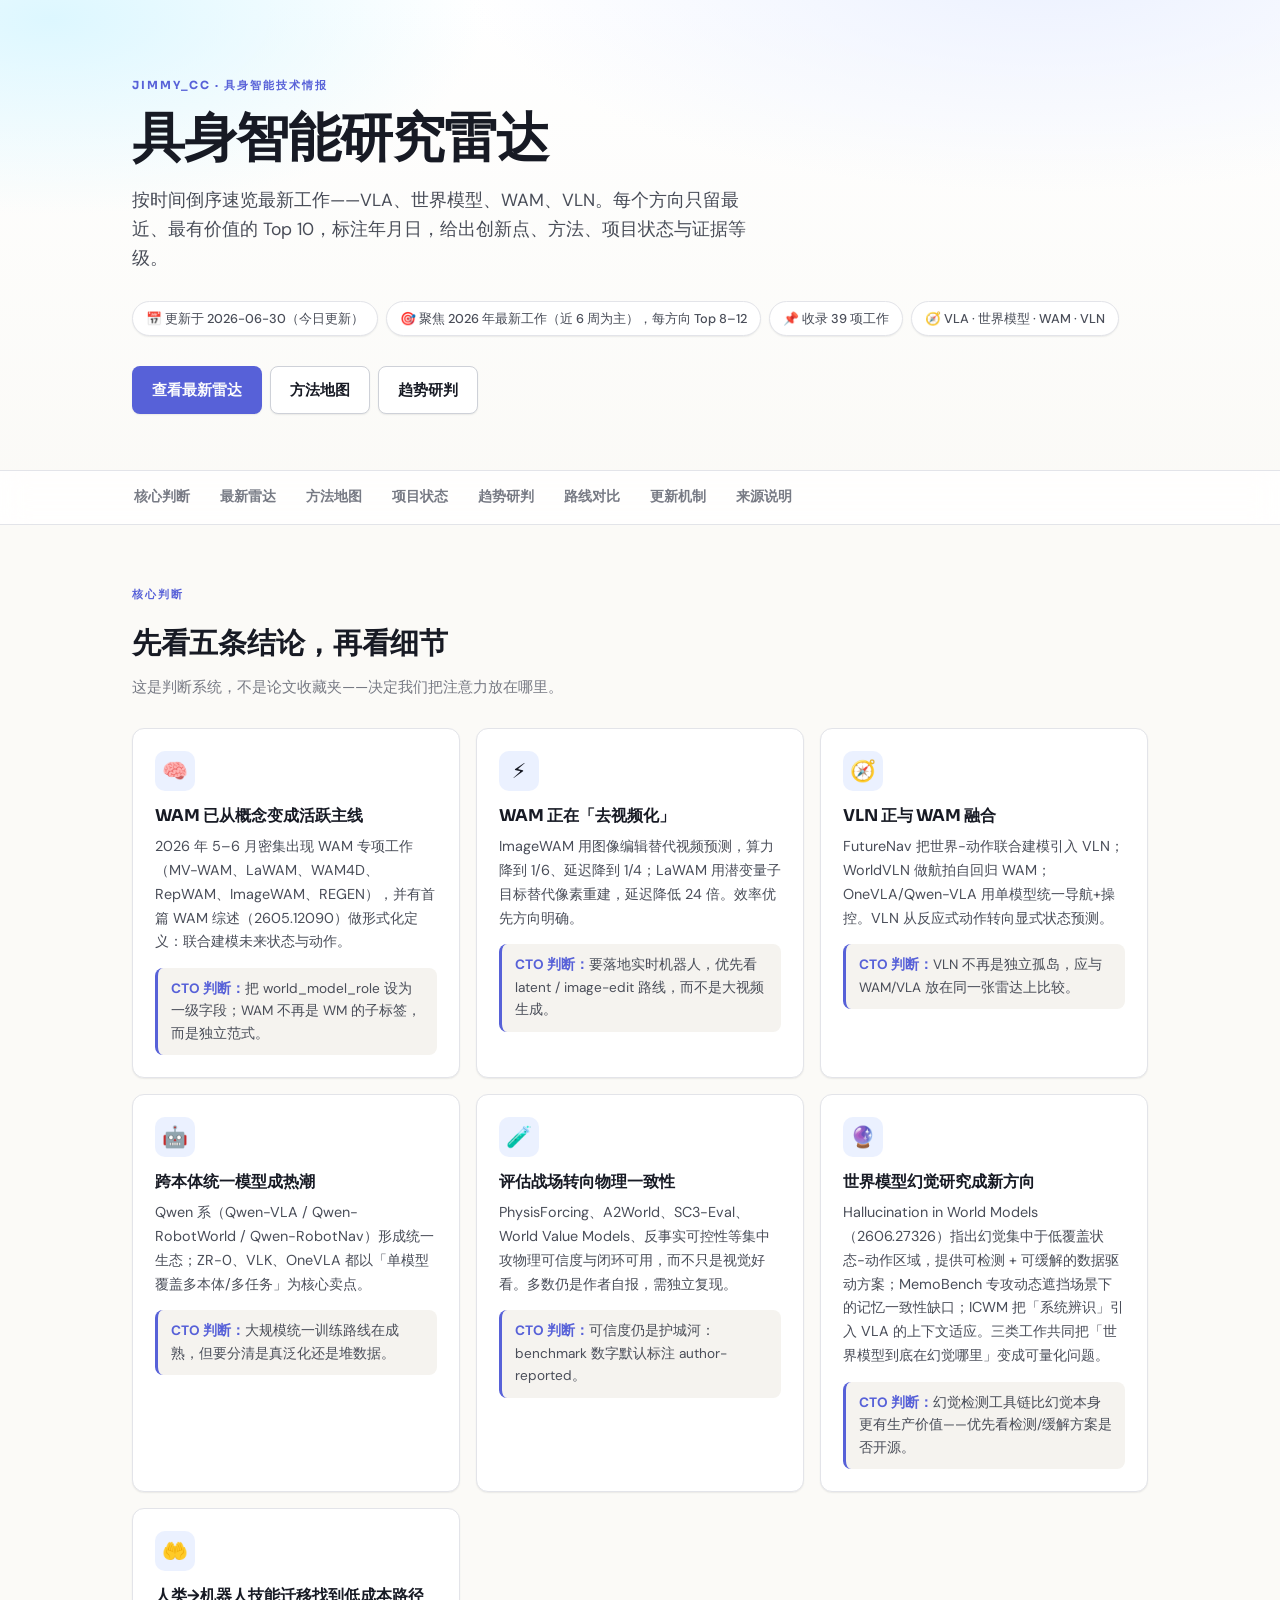
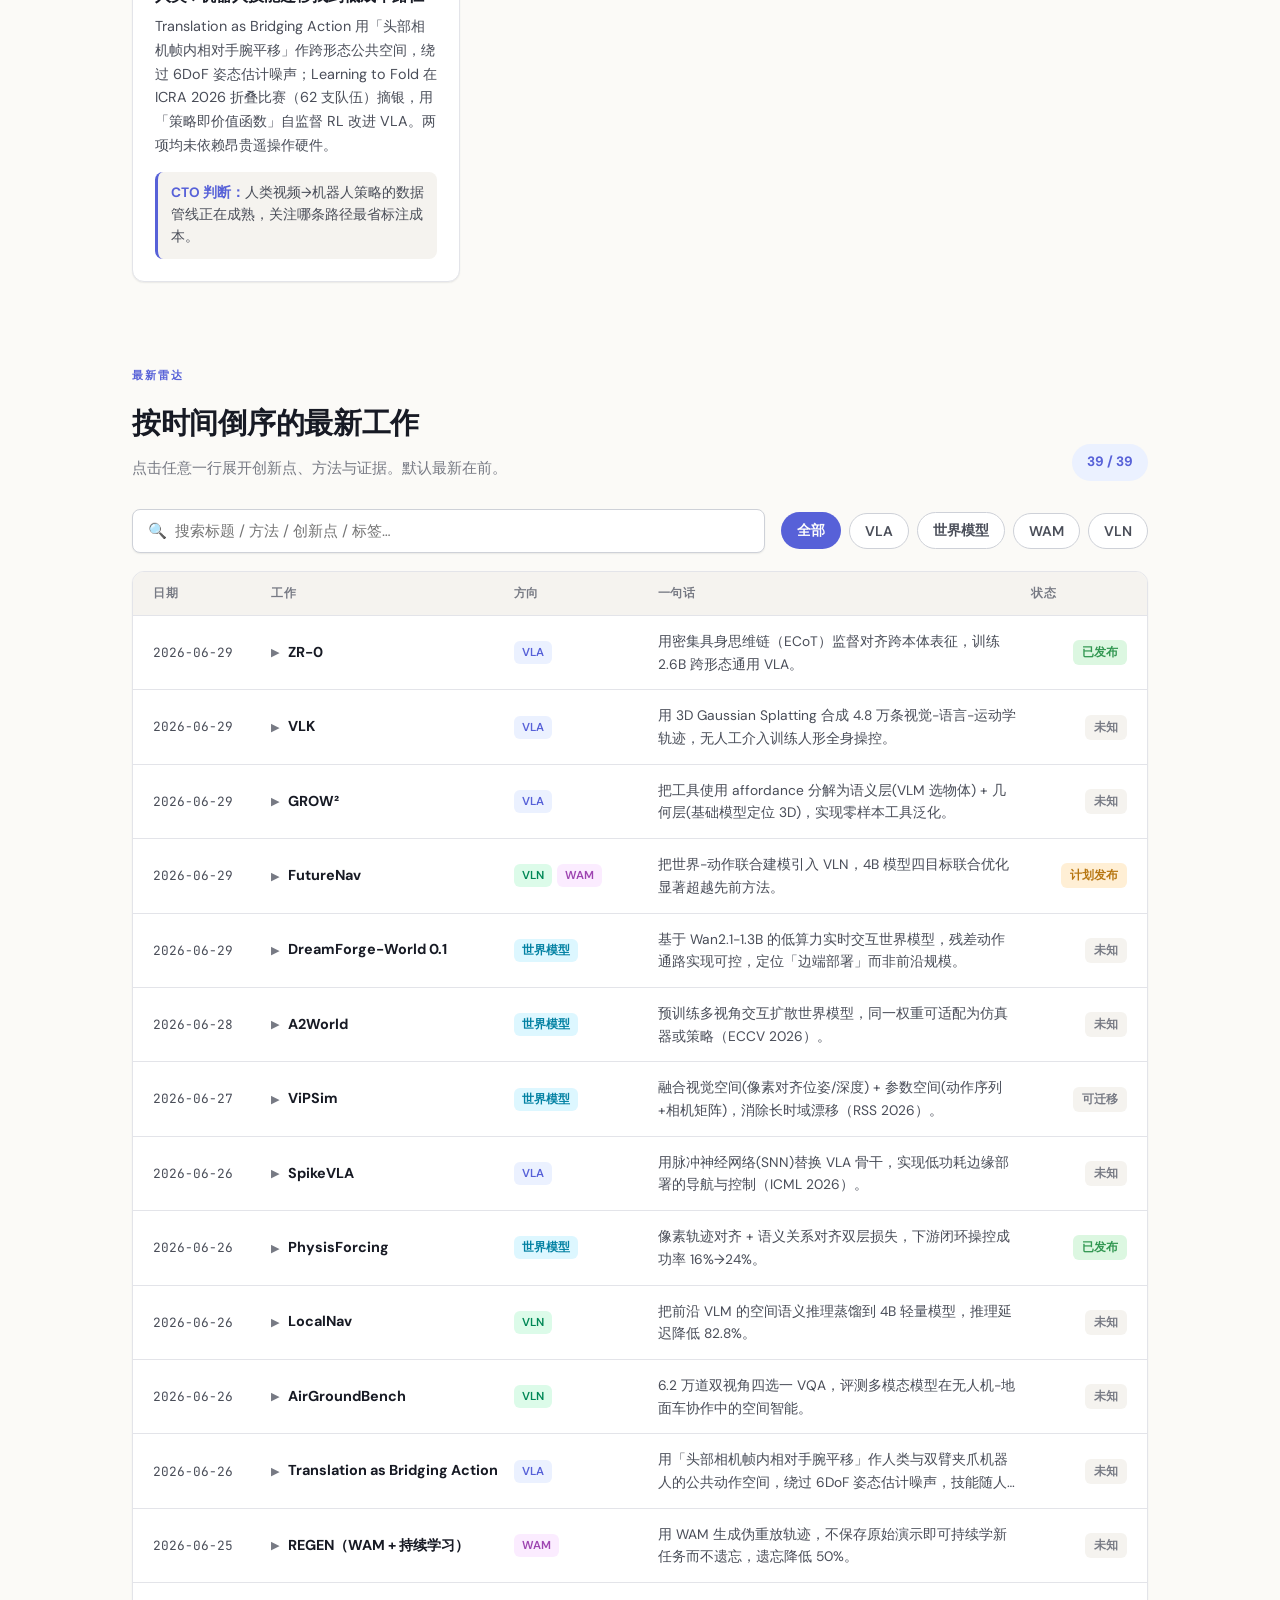
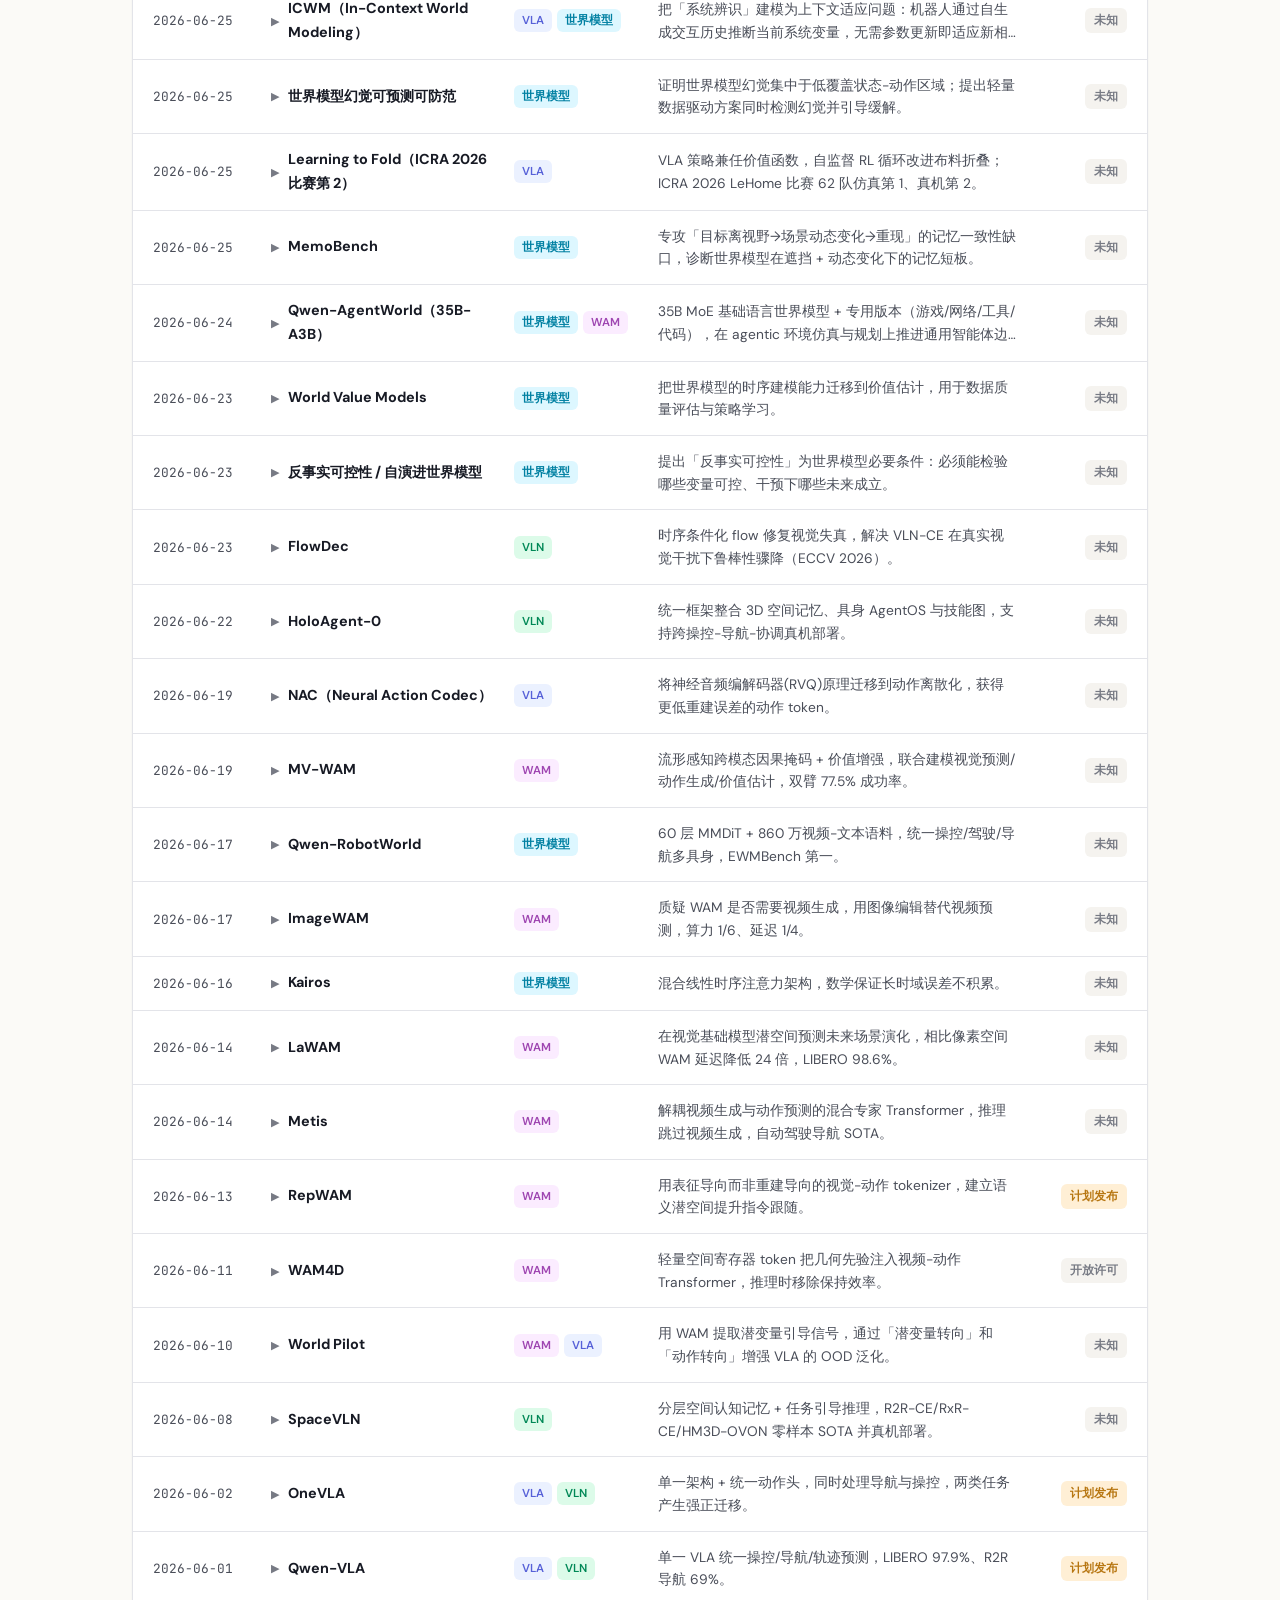
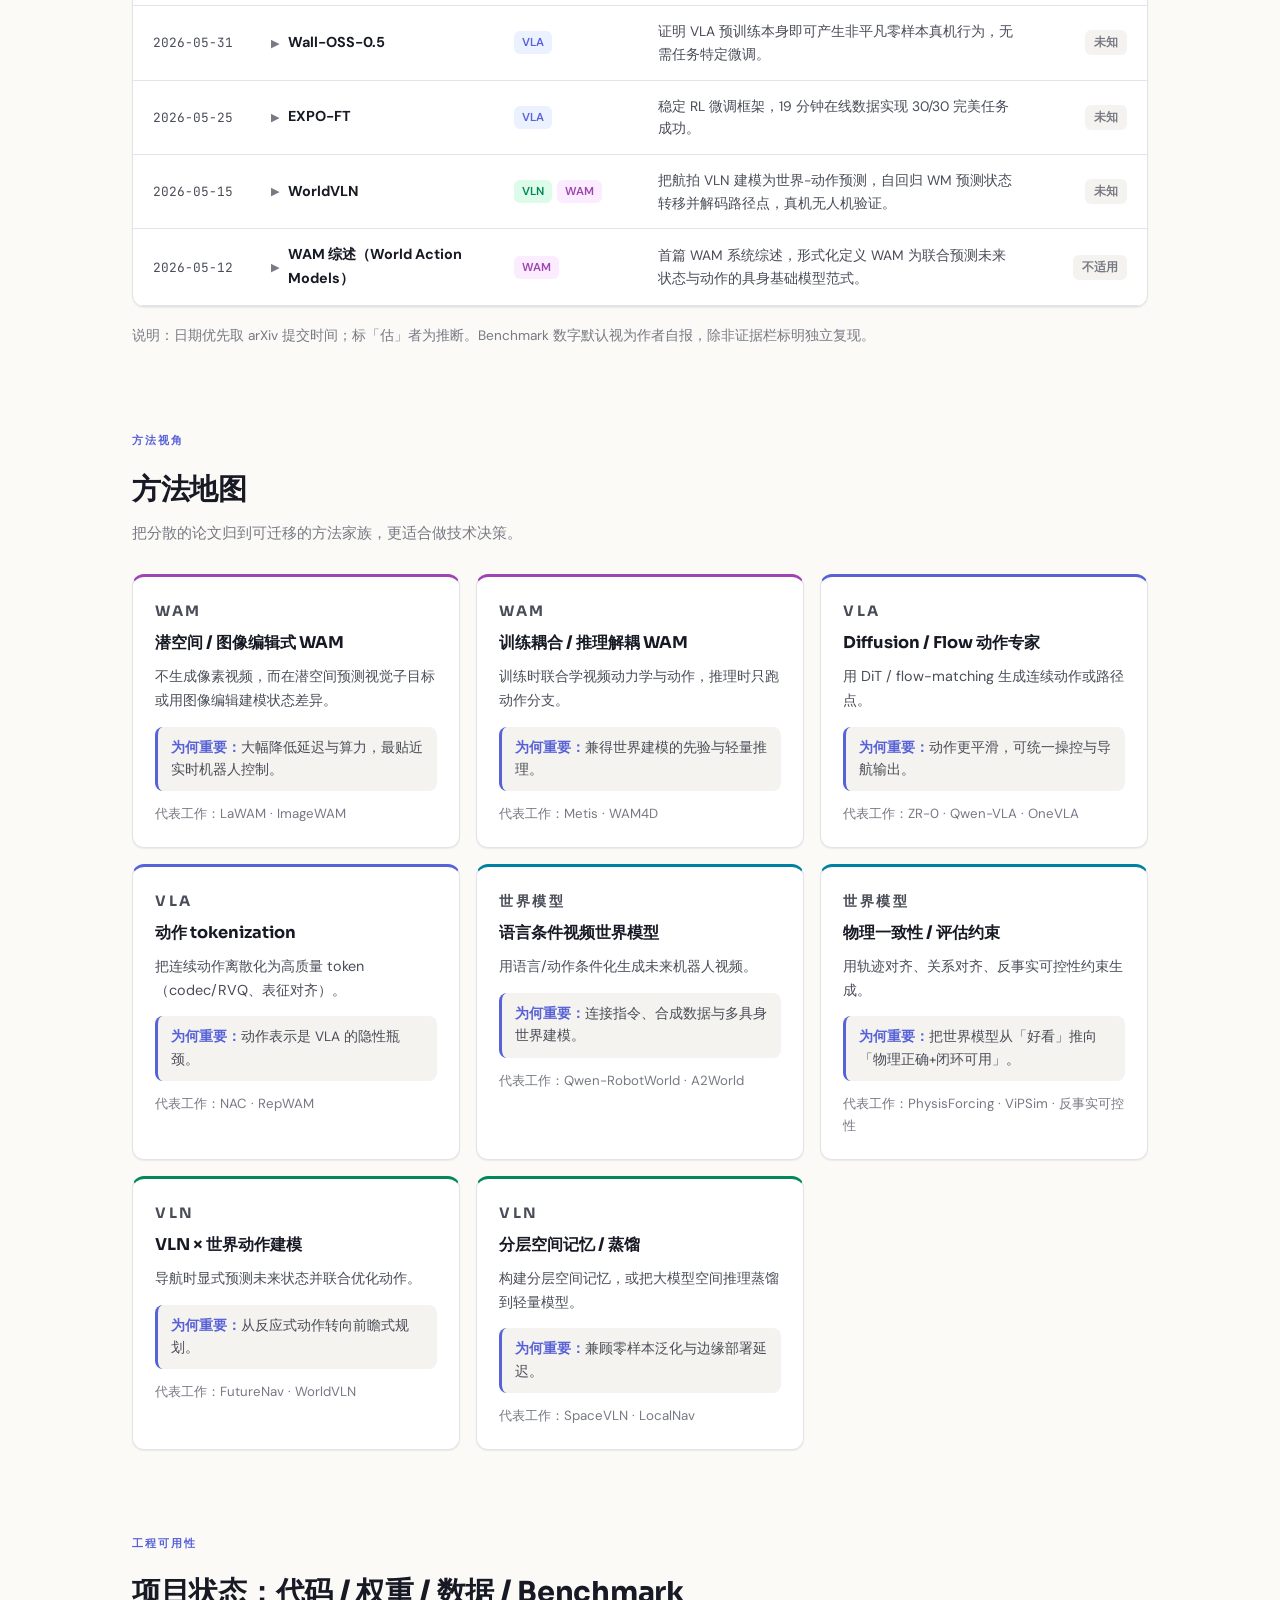
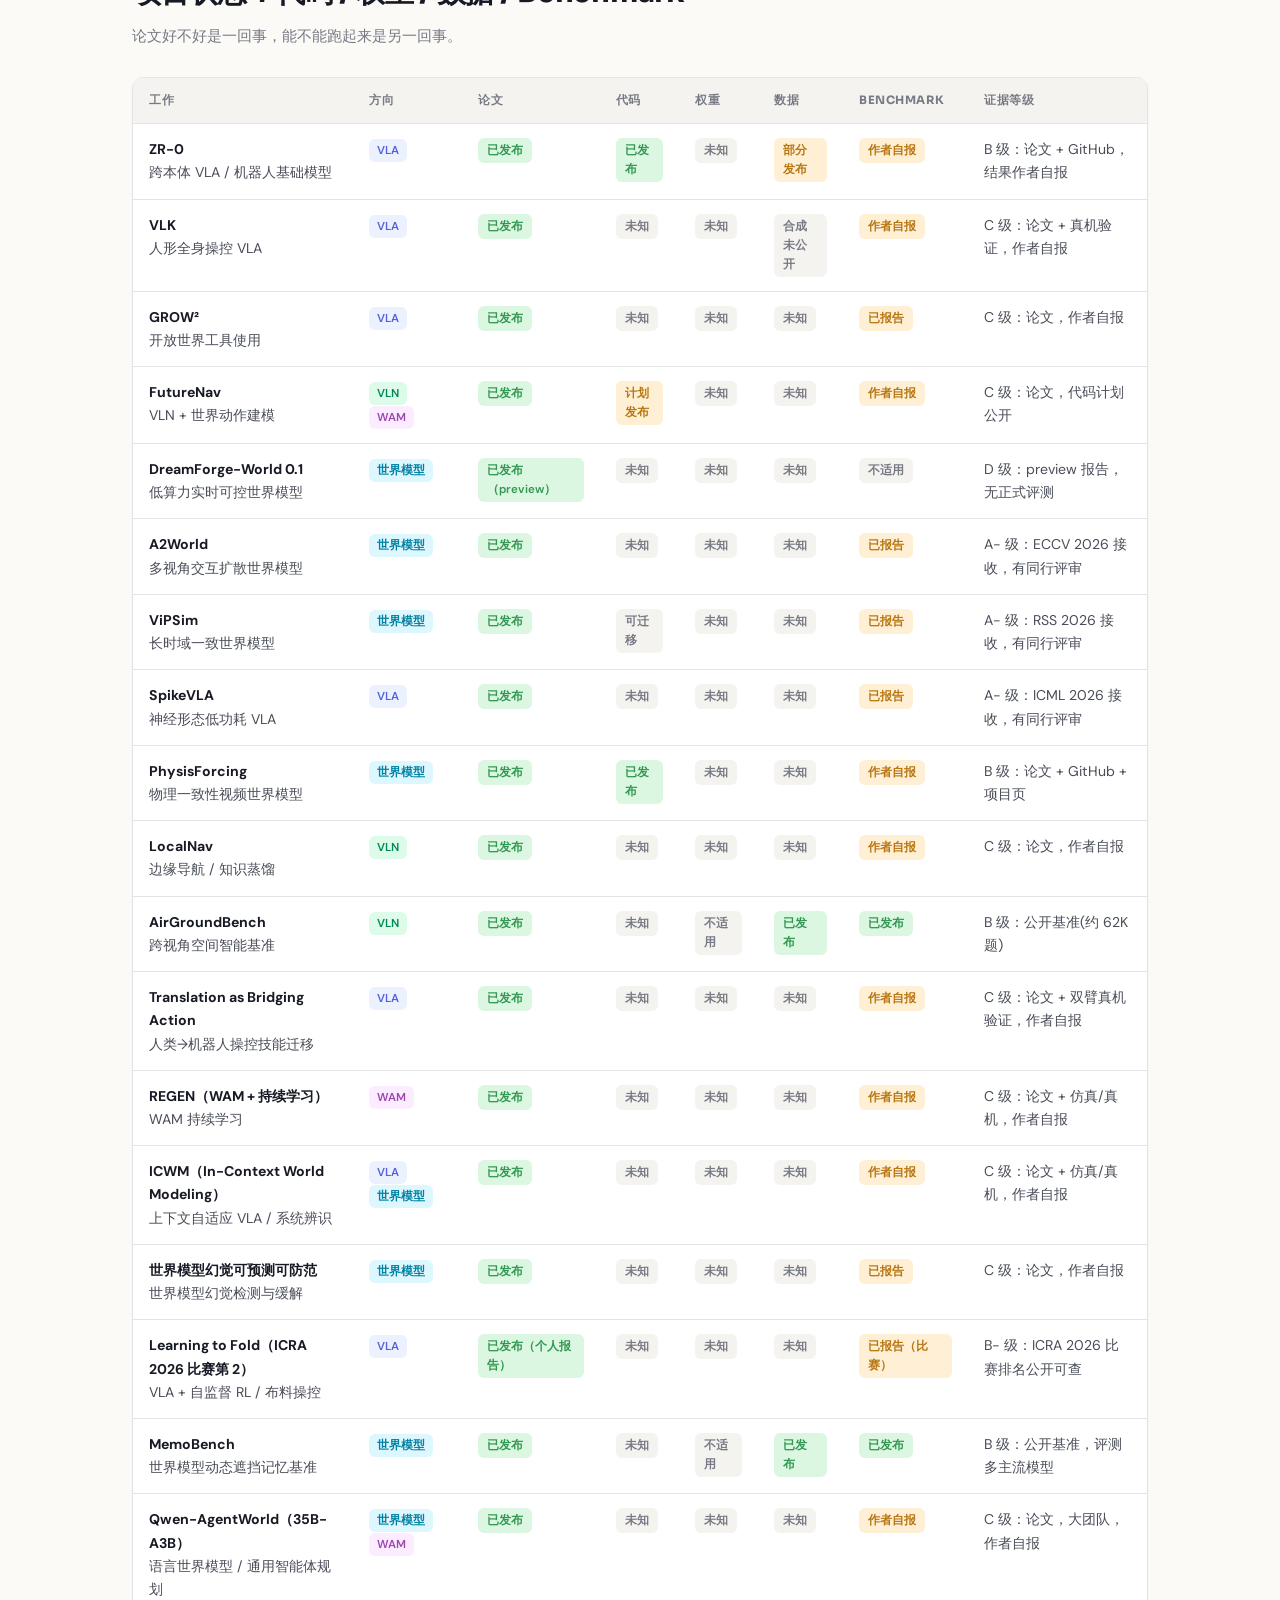
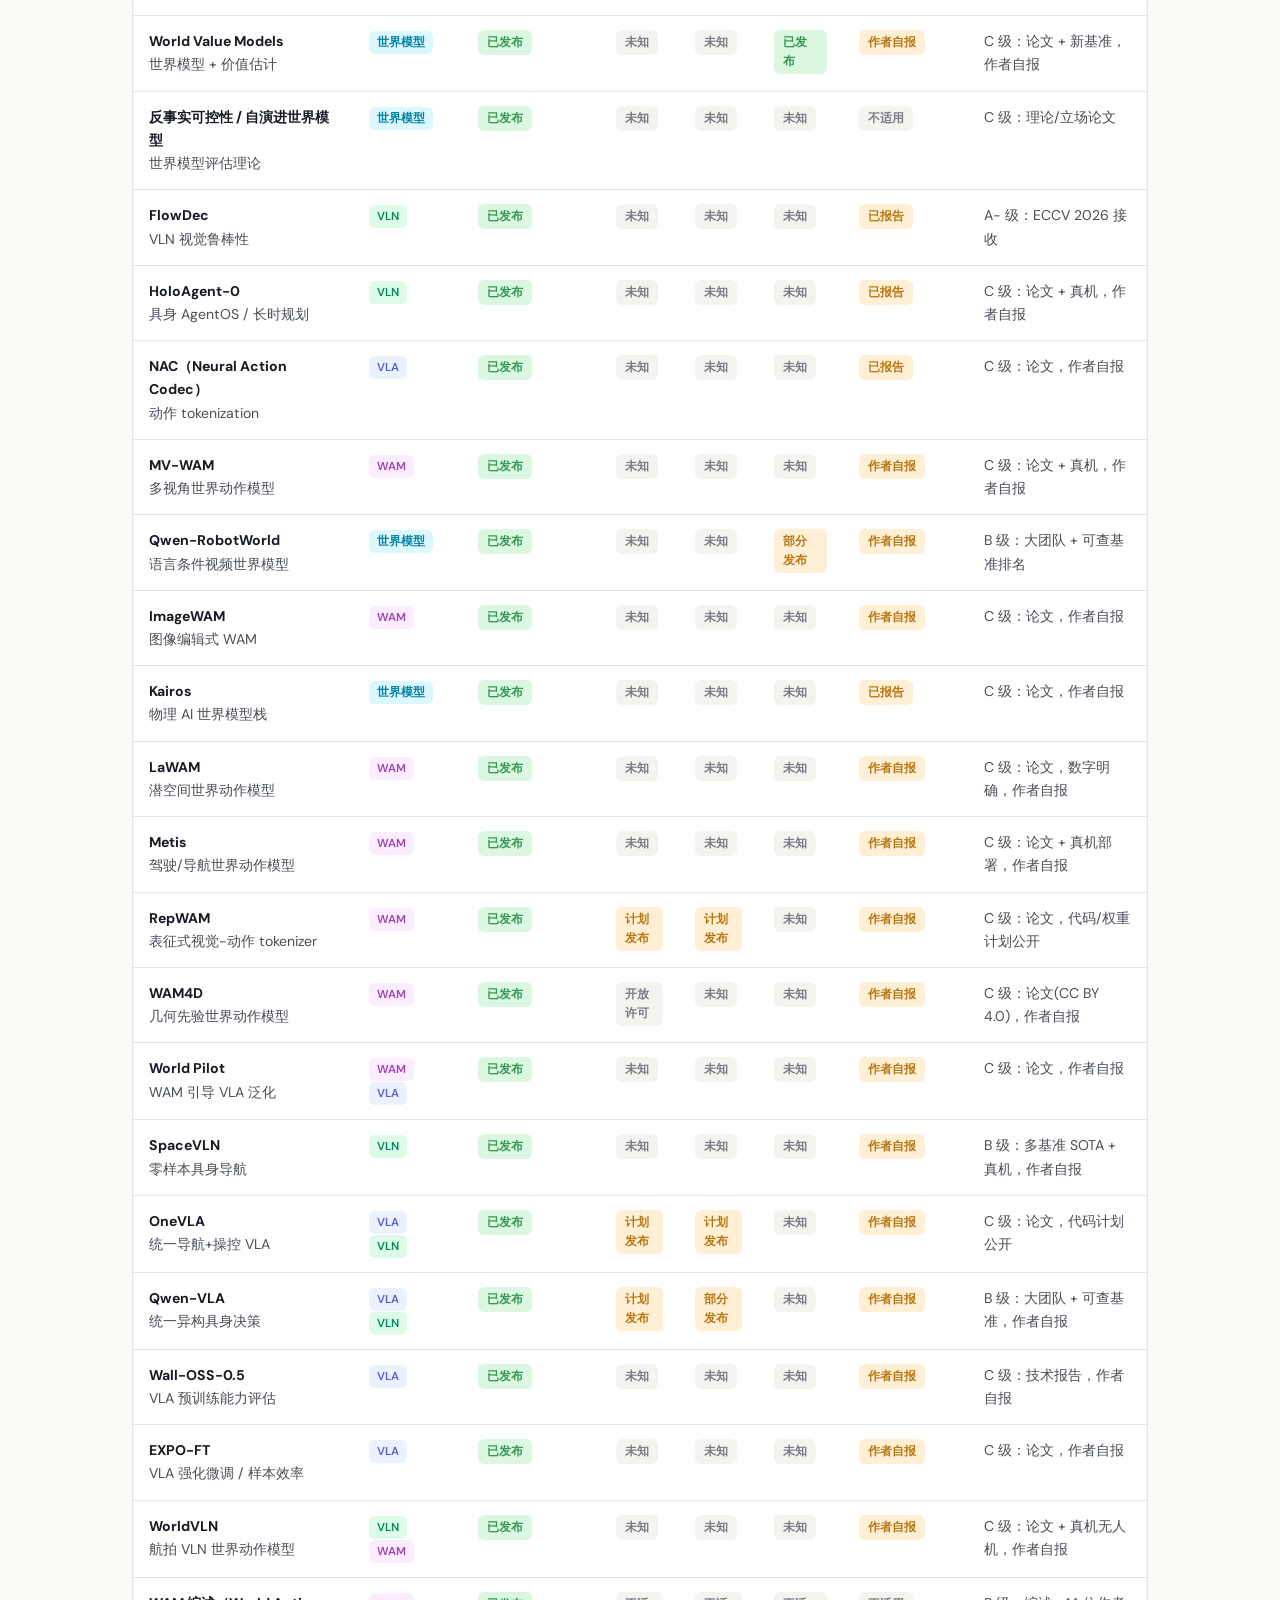
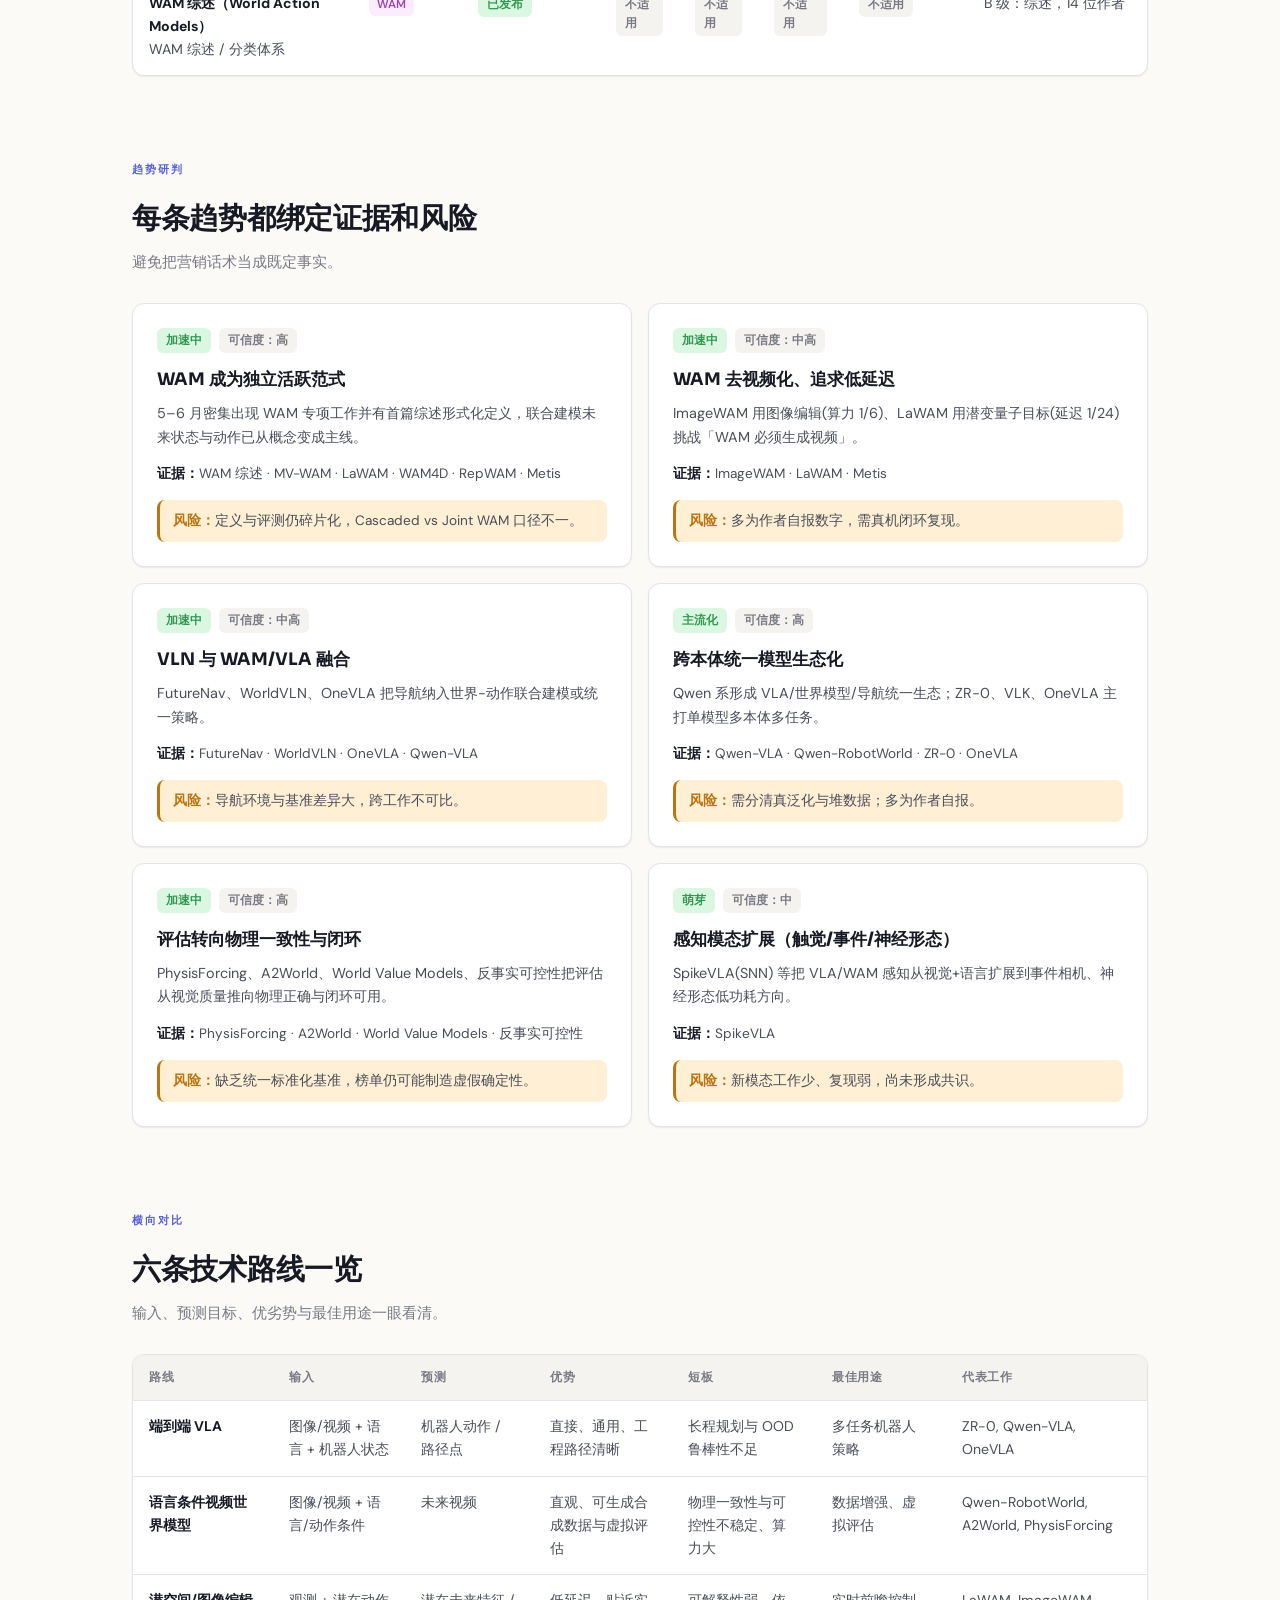
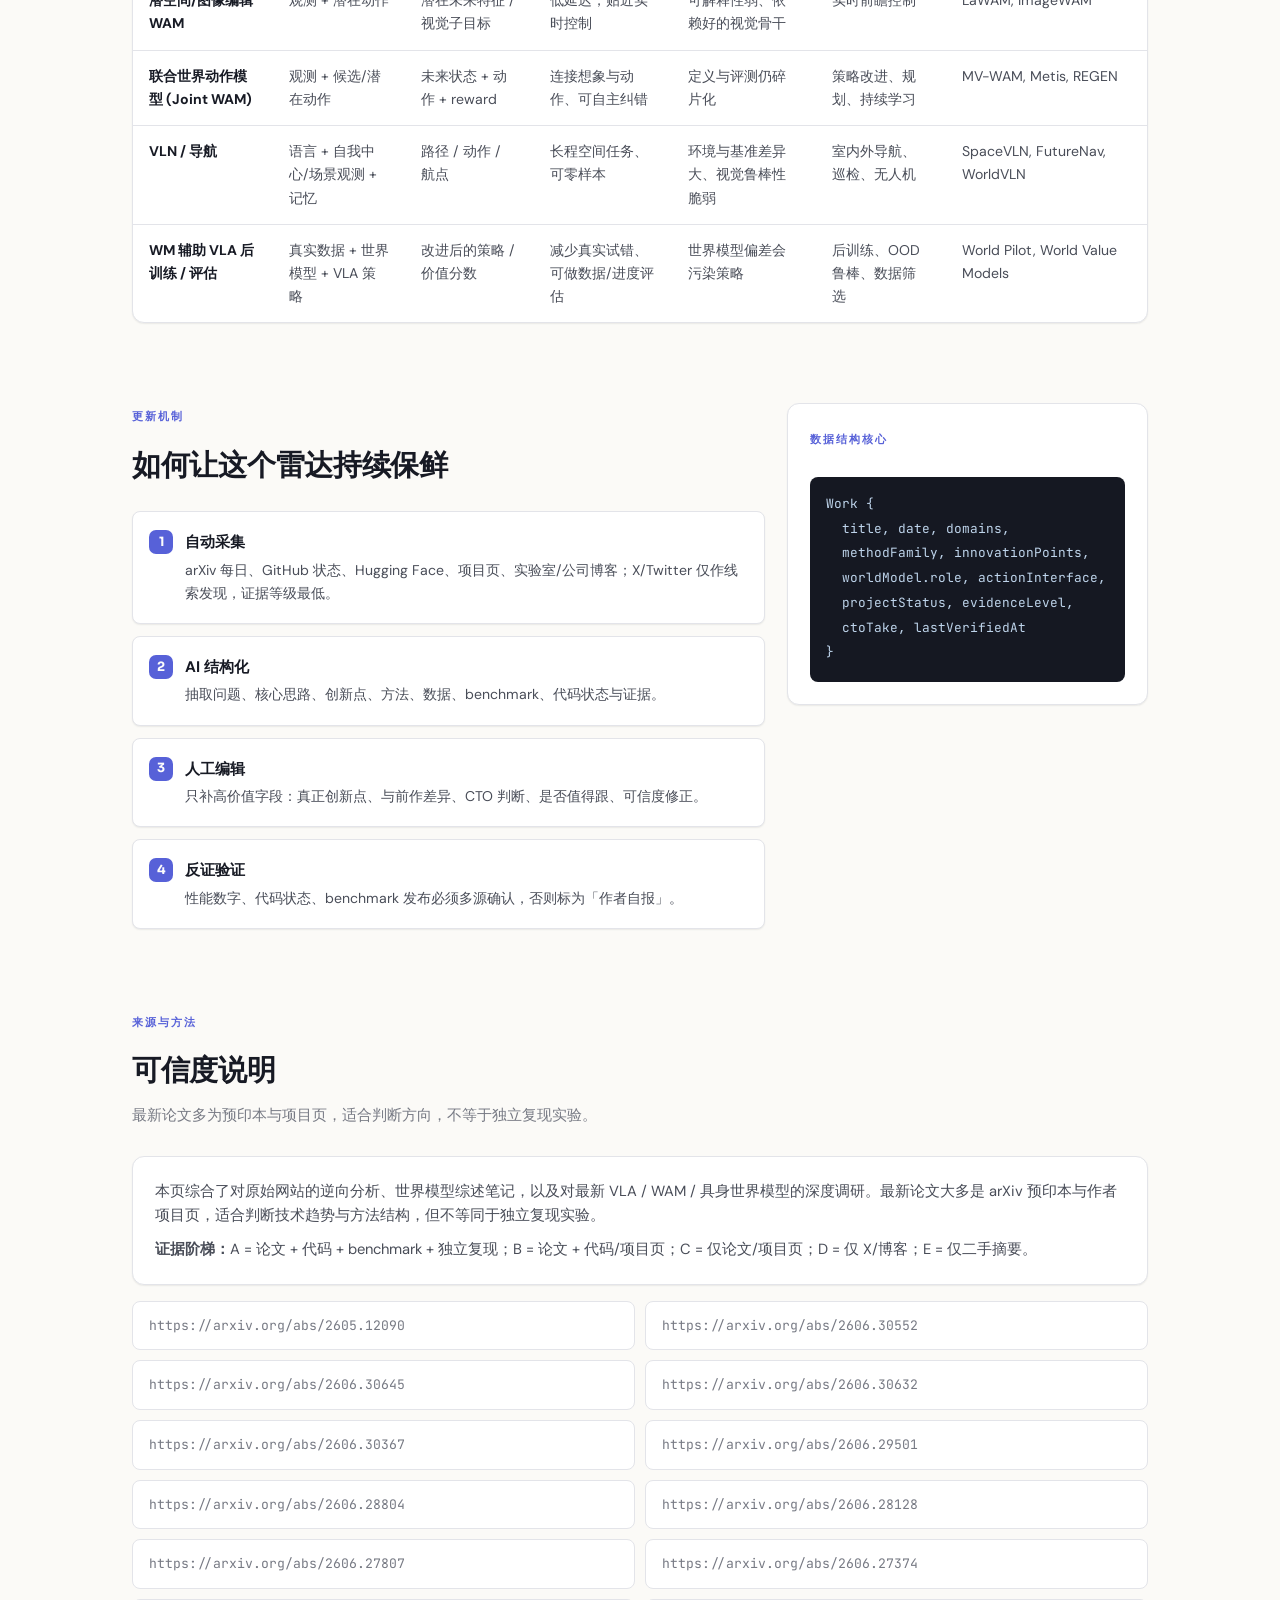
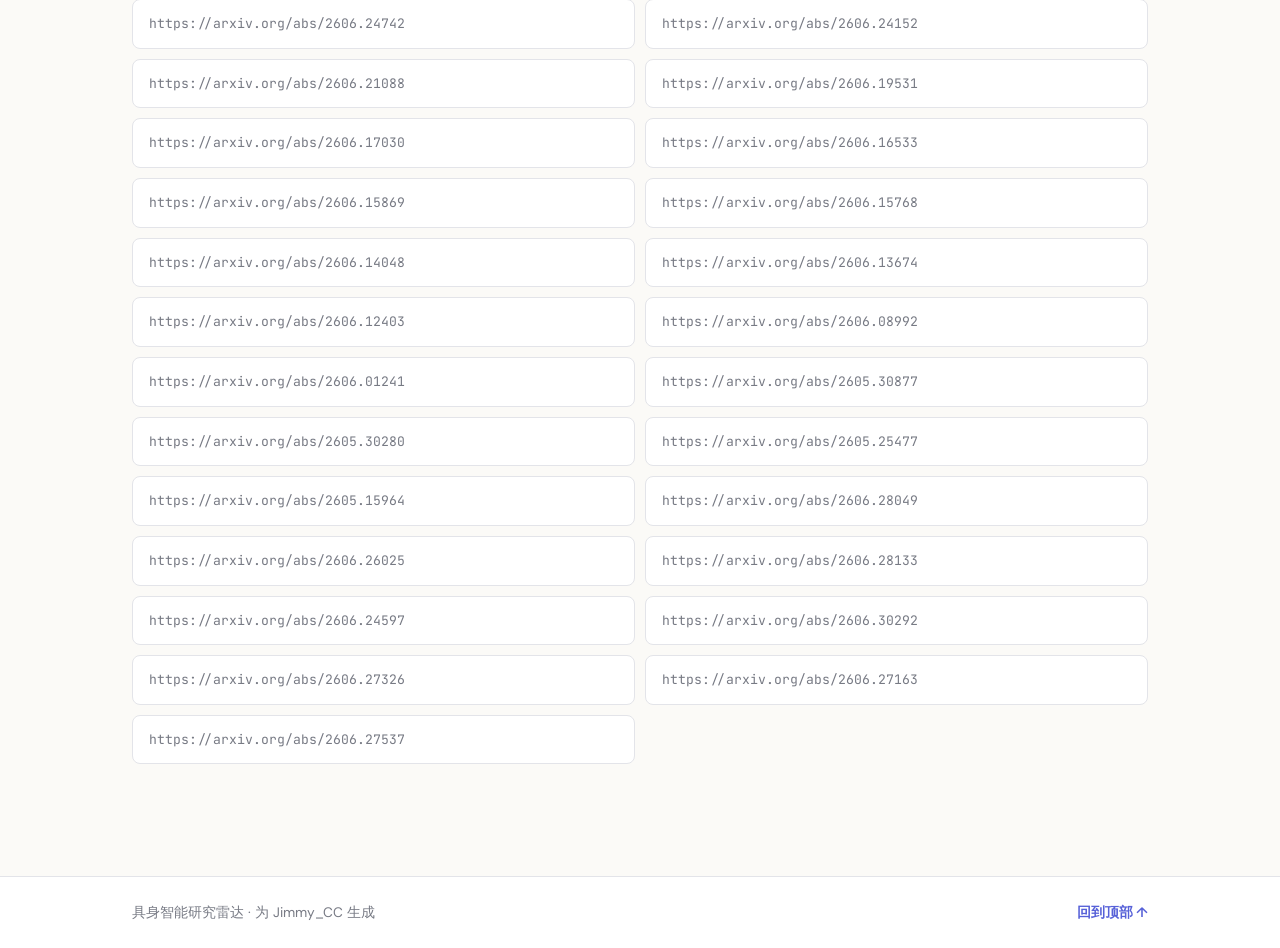
==== index.html @ b4852f37 "deploy embodied-ai-radar" ====
<!DOCTYPE html>
<html lang="zh-CN">
<head>
  <meta charset="UTF-8" />
  <meta name="viewport" content="width=device-width, initial-scale=1.0" />
  <title>具身智能研究雷达 · VLA / 世界模型 / WAM / VLN</title>
  <meta name="description" content="按时间倒序速览最新 VLA、世界模型、World Action Model、VLN 工作：创新点、方法、项目状态、证据等级与趋势研判。" />
  <link rel="preconnect" href="https://fonts.googleapis.com" />
  <link rel="preconnect" href="https://fonts.gstatic.com" crossorigin />
  <link href="https://fonts.googleapis.com/css2?family=Sora:wght@500;600;700;800&family=DM+Sans:opsz,wght@9..40,400;9..40,500;9..40,600;9..40,700&family=JetBrains+Mono:wght@400;600&display=swap" rel="stylesheet" />
  <style>
:root {
  /* OKLCH warm-tinted neutrals — never pure gray/black */
  --bg: oklch(0.985 0.004 95);
  --bg-sunk: oklch(0.965 0.006 95);
  --surface: oklch(1 0 0);
  --ink: oklch(0.22 0.02 270);
  --ink-soft: oklch(0.42 0.02 270);
  --muted: oklch(0.58 0.015 270);
  --line: oklch(0.92 0.006 270);
  --line-strong: oklch(0.86 0.01 270);

  --vla: oklch(0.55 0.18 275);
  --vla-soft: oklch(0.96 0.03 275);
  --wm: oklch(0.55 0.12 220);
  --wm-soft: oklch(0.96 0.03 220);
  --wam: oklch(0.55 0.18 320);
  --wam-soft: oklch(0.96 0.03 320);
  --vln: oklch(0.55 0.13 160);
  --vln-soft: oklch(0.96 0.04 160);
  --amber: oklch(0.62 0.13 70);
  --amber-soft: oklch(0.96 0.04 75);
  --red: oklch(0.58 0.18 22);
  --red-soft: oklch(0.96 0.03 22);
  --green: oklch(0.6 0.14 150);
  --green-soft: oklch(0.95 0.04 150);

  --shadow-sm: 0 1px 2px oklch(0.4 0.02 270 / 0.05), 0 1px 1px oklch(0.4 0.02 270 / 0.04);
  --shadow-md: 0 4px 14px oklch(0.4 0.02 270 / 0.07), 0 1px 4px oklch(0.4 0.02 270 / 0.05);
  --shadow-lg: 0 16px 38px oklch(0.4 0.02 270 / 0.12);

  --r-sm: 8px;
  --r: 12px;
  --r-lg: 18px;
  --max: 1080px;

  --ease: cubic-bezier(0.16, 1, 0.3, 1);
  --t-fast: 140ms var(--ease);
  --t: 220ms var(--ease);
}

* { box-sizing: border-box; }
html { scroll-behavior: smooth; }
body {
  margin: 0;
  color: var(--ink);
  background: var(--bg);
  font-family: "DM Sans", ui-sans-serif, system-ui, "PingFang SC", "Hiragino Sans GB", "Microsoft YaHei", sans-serif;
  font-size: 15px;
  line-height: 1.65;
  -webkit-font-smoothing: antialiased;
  text-rendering: optimizeLegibility;
}
a { color: inherit; }
h1, h2, h3, .eyebrow, .section-kicker { font-family: "Sora", "DM Sans", sans-serif; }
.mono, .work-date, code, .radar-date { font-family: "JetBrains Mono", ui-monospace, SFMono-Regular, Menlo, monospace; }

@media (prefers-reduced-motion: reduce) {
  * { animation: none !important; transition: none !important; }
  html { scroll-behavior: auto; }
}

/* ---------- Hero ---------- */
.hero {
  position: relative;
  overflow: hidden;
  background:
    radial-gradient(820px 320px at 82% -8%, var(--vla-soft), transparent 72%),
    radial-gradient(620px 280px at 4% 4%, var(--wm-soft), transparent 70%),
    linear-gradient(180deg, var(--surface), var(--bg));
  border-bottom: 1px solid var(--line);
}
.hero-inner { max-width: var(--max); margin: 0 auto; padding: 72px 32px 56px; }
.eyebrow, .section-kicker {
  display: inline-block;
  color: var(--vla);
  text-transform: uppercase;
  letter-spacing: 0.18em;
  font-size: 0.7rem;
  font-weight: 700;
  margin: 0 0 16px;
}
h1 {
  margin: 0;
  font-size: clamp(2.1rem, 4.6vw, 3.3rem);
  line-height: 1.08;
  font-weight: 800;
  letter-spacing: -0.02em;
  color: var(--ink);
}
.hero-subtitle { max-width: 620px; margin: 18px 0 0; color: var(--ink-soft); font-size: clamp(0.98rem, 1.4vw, 1.1rem); }
.hero-meta, .hero-actions, .filter-group { display: flex; gap: 8px; flex-wrap: wrap; align-items: center; }
.hero-meta { margin-top: 28px; }
.meta-chip {
  display: inline-flex; align-items: center; gap: 6px;
  background: var(--surface); border: 1px solid var(--line);
  color: var(--ink-soft); border-radius: 999px;
  padding: 6px 13px; font-size: 0.8rem; font-weight: 500;
  box-shadow: var(--shadow-sm);
}
.hero-actions { margin-top: 30px; }
.button {
  display: inline-flex; align-items: center; justify-content: center;
  text-decoration: none; border: 1px solid var(--line-strong);
  color: var(--ink); background: var(--surface);
  border-radius: var(--r-sm); padding: 11px 19px;
  font-size: 0.92rem; font-weight: 600;
  transition: transform var(--t-fast), box-shadow var(--t-fast), border-color var(--t-fast);
  box-shadow: var(--shadow-sm);
}
.button:hover { transform: translateY(-1px); box-shadow: var(--shadow-md); }
.button:focus-visible { outline: 2px solid var(--vla); outline-offset: 2px; }
.button.primary { background: var(--vla); color: oklch(0.99 0 0); border-color: transparent; }
.button.primary:hover { box-shadow: 0 10px 24px var(--vla-soft); }

/* ---------- Sticky nav ---------- */
.top-nav {
  position: sticky; top: 0; z-index: 50;
  background: oklch(1 0 0 / 0.82);
  backdrop-filter: saturate(180%) blur(14px);
  border-bottom: 1px solid var(--line);
}
.top-nav-inner {
  max-width: var(--max); margin: 0 auto;
  display: flex; gap: 2px; overflow-x: auto; padding: 0 20px;
}
.top-nav a {
  flex: 0 0 auto; color: var(--muted); text-decoration: none;
  font-size: 0.88rem; font-weight: 600; padding: 14px 14px;
  border-bottom: 2px solid transparent; transition: color var(--t-fast), border-color var(--t-fast);
}
.top-nav a:hover { color: var(--vla); border-color: var(--vla); }

/* ---------- Layout ---------- */
.container { max-width: var(--max); margin: 0 auto; padding: 56px 32px 32px; }
.section { margin: 0 0 80px; scroll-margin-top: 64px; }
.section-heading { margin-bottom: 28px; }
.section-heading.with-action { display: flex; align-items: flex-end; justify-content: space-between; gap: 20px; }
.section h2 { margin: 0; font-size: clamp(1.35rem, 2.4vw, 1.8rem); font-weight: 700; letter-spacing: -0.01em; color: var(--ink); }
.section-lead { margin: 8px 0 0; color: var(--muted); font-size: 0.95rem; max-width: 600px; }
.count-pill { flex: 0 0 auto; background: var(--vla-soft); color: var(--vla); border-radius: 999px; padding: 7px 15px; font-weight: 700; font-size: 0.85rem; white-space: nowrap; }

/* ---------- Brief cards ---------- */
.brief-grid { display: grid; grid-template-columns: repeat(3, minmax(0, 1fr)); gap: 16px; }
.brief-card {
  background: var(--surface); border: 1px solid var(--line);
  border-radius: var(--r); padding: 22px;
  box-shadow: var(--shadow-sm); transition: transform var(--t-fast), box-shadow var(--t-fast);
}
.brief-card:hover { transform: translateY(-2px); box-shadow: var(--shadow-md); }
.brief-icon { width: 40px; height: 40px; display: grid; place-items: center; border-radius: 10px; font-size: 1.3rem; background: var(--vla-soft); margin-bottom: 14px; }
.brief-card h3 { margin: 0 0 8px; font-size: 1.02rem; font-weight: 700; color: var(--ink); line-height: 1.35; }
.brief-card p { margin: 0; color: var(--ink-soft); font-size: 0.9rem; }
.cto-take, .risk-box {
  margin-top: 14px; color: var(--ink-soft); background: var(--bg-sunk);
  border-radius: var(--r-sm); padding: 10px 13px; font-size: 0.85rem;
  border-left: 3px solid var(--vla);
}
.cto-take strong { color: var(--vla); }
.risk-box { border-left-color: var(--amber); background: var(--amber-soft); }
.risk-box strong { color: var(--amber); }

/* ---------- Toolbar ---------- */
.toolbar { display: flex; align-items: center; justify-content: space-between; gap: 16px; margin-bottom: 18px; flex-wrap: wrap; }
.search-box { flex: 1 1 300px; min-width: 240px; }
.search-box input {
  width: 100%; border: 1px solid var(--line-strong); border-radius: var(--r-sm);
  background: var(--surface); color: var(--ink); padding: 11px 15px; outline: none;
  font-size: 0.95rem; font-family: inherit; box-shadow: var(--shadow-sm);
  transition: border-color var(--t-fast), box-shadow var(--t-fast);
}
.search-box input:focus { border-color: var(--vla); box-shadow: 0 0 0 3px var(--vla-soft); }
.filter-chip {
  cursor: pointer; border: 1px solid var(--line-strong); color: var(--ink-soft);
  background: var(--surface); border-radius: 999px; padding: 8px 15px;
  font-weight: 600; font-size: 0.88rem; font-family: inherit; transition: all var(--t-fast);
}
.filter-chip:hover { border-color: var(--vla); color: var(--vla); }
.filter-chip.active { color: oklch(0.99 0 0); border-color: transparent; background: var(--vla); }
.filter-chip:focus-visible { outline: 2px solid var(--vla); outline-offset: 2px; }

/* ---------- Radar table (compact, dated, expandable) ---------- */
.radar-table {
  border: 1px solid var(--line); border-radius: var(--r);
  background: var(--surface); box-shadow: var(--shadow-sm); overflow: hidden;
}
.radar-head, .radar-row {
  display: grid;
  grid-template-columns: 104px 1.4fr 130px 2.2fr 96px;
  align-items: center; gap: 14px;
}
.radar-head {
  padding: 12px 20px; background: var(--bg-sunk);
  border-bottom: 1px solid var(--line);
  font-size: 0.72rem; font-weight: 700; letter-spacing: 0.05em;
  text-transform: uppercase; color: var(--muted);
}
.radar-row {
  padding: 14px 20px; border-bottom: 1px solid var(--line);
  cursor: pointer; transition: background var(--t-fast);
  font-size: 0.9rem;
}
.radar-row:last-of-type { border-bottom: 0; }
.radar-row:hover { background: var(--bg-sunk); }
.radar-row[aria-expanded="true"] { background: var(--vla-soft); }
.radar-date { font-size: 0.8rem; color: var(--ink-soft); white-space: nowrap; }
.radar-date .est { color: var(--amber); font-size: 0.72rem; }
.radar-title { font-weight: 700; color: var(--ink); display: flex; align-items: center; gap: 8px; }
.radar-title .chev { color: var(--muted); font-size: 0.7rem; transition: transform var(--t-fast); }
.radar-row[aria-expanded="true"] .chev { transform: rotate(90deg); }
.radar-oneliner { color: var(--ink-soft); overflow: hidden; text-overflow: ellipsis; display: -webkit-box; -webkit-line-clamp: 2; -webkit-box-orient: vertical; font-size: 0.86rem; }
.radar-track-cell { display: flex; flex-wrap: wrap; gap: 5px; }
.radar-status-cell { display: flex; justify-content: flex-end; }
.radar-detail {
  grid-column: 1 / -1; padding: 0; max-height: 0; overflow: hidden;
  transition: max-height var(--t);
}
.radar-detail-inner { padding: 4px 20px 22px 120px; display: grid; gap: 16px; }
.radar-row[aria-expanded="true"] + .radar-detail { max-height: 720px; }
.detail-block .label { color: var(--muted); font-size: 0.7rem; text-transform: uppercase; letter-spacing: 0.08em; font-weight: 700; margin-bottom: 6px; }
.detail-block .innovation-list { margin: 0; padding-left: 18px; color: var(--ink-soft); font-size: 0.88rem; }
.detail-block .innovation-list li { margin-bottom: 3px; }
.detail-block .method-copy { margin: 0; color: var(--ink-soft); font-size: 0.88rem; }
.detail-links { display: flex; flex-wrap: wrap; gap: 14px; }
.detail-links a { color: var(--vla); font-size: 0.82rem; text-decoration: none; font-weight: 600; }
.detail-links a:hover { text-decoration: underline; }
.empty-row { padding: 28px 20px; text-align: center; color: var(--muted); font-size: 0.92rem; }

/* ---------- Tags & pills ---------- */
.tag { display: inline-flex; align-items: center; border-radius: 6px; padding: 2px 8px; font-size: 0.72rem; font-weight: 600; }
.tag.vla { color: var(--vla); background: var(--vla-soft); }
.tag.world-model { color: var(--wm); background: var(--wm-soft); }
.tag.wam { color: var(--wam); background: var(--wam-soft); }
.tag.vln { color: var(--vln); background: var(--vln-soft); }
.tag.status { color: var(--amber); background: var(--amber-soft); }
.status-pill { display: inline-flex; border-radius: 6px; padding: 3px 9px; font-size: 0.72rem; font-weight: 600; }
.status-good { color: var(--green); background: var(--green-soft); }
.status-warn { color: var(--amber); background: var(--amber-soft); }
.status-bad { color: var(--red); background: var(--red-soft); }
.status-neutral { color: var(--muted); background: var(--bg-sunk); }
.note { color: var(--muted); font-size: 0.85rem; margin: 18px 0 0; }

/* ---------- Method cards ---------- */
.method-grid { display: grid; grid-template-columns: repeat(3, minmax(0, 1fr)); gap: 16px; }
.method-card { background: var(--surface); border: 1px solid var(--line); border-radius: var(--r); padding: 22px; border-top: 3px solid var(--vla); box-shadow: var(--shadow-sm); }
.method-card[data-track="World Model"] { border-top-color: var(--wm); }
.method-card[data-track="WAM"] { border-top-color: var(--wam); }
.method-card[data-track="VLN"] { border-top-color: var(--vln); }
.method-card h3 { margin: 6px 0 8px; font-size: 1.02rem; font-weight: 700; color: var(--ink); }
.method-card p { margin: 0; color: var(--ink-soft); font-size: 0.9rem; }
.examples { margin-top: 12px; color: var(--muted); font-size: 0.83rem; }

/* ---------- Tables ---------- */
.table-wrap { overflow-x: auto; border: 1px solid var(--line); border-radius: var(--r); background: var(--surface); box-shadow: var(--shadow-sm); }
table { width: 100%; border-collapse: collapse; min-width: 820px; }
th { text-align: left; color: var(--muted); font-size: 0.72rem; letter-spacing: 0.05em; text-transform: uppercase; background: var(--bg-sunk); padding: 13px 16px; border-bottom: 1px solid var(--line); font-weight: 700; font-family: "Sora", sans-serif; }
td { padding: 14px 16px; border-bottom: 1px solid var(--line); color: var(--ink-soft); font-size: 0.88rem; vertical-align: top; }
tbody tr:last-child td { border-bottom: 0; }
tbody tr:hover td { background: var(--bg-sunk); }
.work-name { color: var(--ink); font-weight: 700; }

/* ---------- Trends ---------- */
.trend-grid { display: grid; grid-template-columns: repeat(2, minmax(0, 1fr)); gap: 16px; }
.trend-card { background: var(--surface); border: 1px solid var(--line); border-radius: var(--r); padding: 24px; box-shadow: var(--shadow-sm); }
.trend-card h3 { margin: 12px 0 8px; font-size: 1.08rem; font-weight: 700; color: var(--ink); }
.trend-card p { margin: 0; color: var(--ink-soft); font-size: 0.9rem; }
.trend-meta { display: flex; gap: 8px; flex-wrap: wrap; }
.evidence-line { margin-top: 14px; color: var(--ink-soft); font-size: 0.85rem; }
.evidence-line strong { color: var(--ink); }

/* ---------- Workflow ---------- */
.split-section { display: grid; grid-template-columns: 1.4fr 0.8fr; gap: 22px; align-items: start; }
.section-heading.compact { margin-bottom: 22px; }
.workflow-list { display: grid; gap: 12px; margin: 0; padding: 0; list-style: none; counter-reset: step; }
.workflow-list li { display: grid; gap: 3px; padding: 18px 18px 18px 52px; position: relative; border: 1px solid var(--line); border-radius: var(--r-sm); background: var(--surface); box-shadow: var(--shadow-sm); }
.workflow-list li::before { counter-increment: step; content: counter(step); position: absolute; left: 16px; top: 18px; width: 24px; height: 24px; display: grid; place-items: center; border-radius: 7px; background: var(--vla); color: oklch(0.99 0 0); font-weight: 700; font-size: 0.8rem; font-family: "Sora", sans-serif; }
.workflow-list strong { color: var(--ink); font-size: 0.96rem; }
.workflow-list span { color: var(--ink-soft); font-size: 0.88rem; }
.schema-card { background: var(--surface); border: 1px solid var(--line); border-radius: var(--r); padding: 22px; box-shadow: var(--shadow-sm); }
.schema-card pre { margin: 12px 0 0; overflow-x: auto; background: oklch(0.21 0.02 270); border-radius: var(--r-sm); padding: 16px; }
.schema-card code { font-size: 0.8rem; color: oklch(0.86 0.04 250); line-height: 1.75; }

/* ---------- Sources ---------- */
.source-copy { padding: 22px; border: 1px solid var(--line); border-radius: var(--r); background: var(--surface); box-shadow: var(--shadow-sm); margin-bottom: 16px; }
.source-copy p { margin: 0; color: var(--ink-soft); font-size: 0.92rem; }
.source-copy p + p { margin-top: 10px; }
.source-grid { display: grid; grid-template-columns: repeat(2, minmax(0, 1fr)); gap: 10px; }
.source-card { display: block; text-decoration: none; color: var(--muted); font-size: 0.82rem; padding: 13px 16px; border: 1px solid var(--line); border-radius: var(--r-sm); background: var(--surface); word-break: break-word; font-family: "JetBrains Mono", monospace; transition: border-color var(--t-fast), color var(--t-fast); }
.source-card:hover { color: var(--vla); border-color: var(--vla); }

/* ---------- Footer ---------- */
.footer { border-top: 1px solid var(--line); background: var(--surface); color: var(--muted); display: flex; justify-content: space-between; gap: 16px; padding: 24px max(32px, calc((100vw - var(--max)) / 2 + 32px)); font-size: 0.86rem; }
.footer a { color: var(--vla); text-decoration: none; font-weight: 600; }

/* ---------- Responsive ---------- */
@media (max-width: 940px) {
  .brief-grid, .method-grid { grid-template-columns: repeat(2, minmax(0, 1fr)); }
  .radar-head, .radar-row { grid-template-columns: 88px 1.3fr 1.8fr 84px; }
  .radar-head span:nth-child(3), .radar-row .radar-track-cell { display: none; }
  .radar-detail-inner { padding-left: 20px; }
}
@media (max-width: 680px) {
  .hero-inner { padding: 52px 20px 40px; }
  .container { padding: 40px 20px 28px; }
  .section { margin-bottom: 60px; }
  .brief-grid, .method-grid, .trend-grid, .source-grid, .split-section { grid-template-columns: 1fr; }
  .toolbar { flex-direction: column; align-items: stretch; }
  .section-heading.with-action { flex-direction: column; align-items: flex-start; }
  .radar-head { display: none; }
  .radar-row { grid-template-columns: 1fr; gap: 6px; padding: 14px 16px; }
  .radar-oneliner { -webkit-line-clamp: 3; }
  .radar-status-cell { justify-content: flex-start; }
  .footer { flex-direction: column; }
}

  </style>
</head>
<body>
  <header class="hero" id="top">
    <div class="hero-inner">
      <div class="eyebrow">JIMMY_CC · 具身智能技术情报</div>
      <h1>具身智能研究雷达</h1>
      <p class="hero-subtitle">按时间倒序速览最新工作——VLA、世界模型、WAM、VLN。每个方向只留最近、最有价值的 Top 10，标注年月日，给出创新点、方法、项目状态与证据等级。</p>
      <div class="hero-meta" id="hero-meta"></div>
      <div class="hero-actions">
        <a class="button primary" href="#radar">查看最新雷达</a>
        <a class="button" href="#methods">方法地图</a>
        <a class="button" href="#trends">趋势研判</a>
      </div>
    </div>
  </header>

  <nav class="top-nav" aria-label="页面导航">
    <div class="top-nav-inner">
      <a href="#brief">核心判断</a>
      <a href="#radar">最新雷达</a>
      <a href="#methods">方法地图</a>
      <a href="#tracker">项目状态</a>
      <a href="#trends">趋势研判</a>
      <a href="#matrix">路线对比</a>
      <a href="#workflow">更新机制</a>
      <a href="#sources">来源说明</a>
    </div>
  </nav>

  <main class="container">
    <section id="brief" class="section">
      <div class="section-heading">
        <p class="section-kicker">核心判断</p>
        <h2>先看五条结论，再看细节</h2>
        <p class="section-lead">这是判断系统，不是论文收藏夹——决定我们把注意力放在哪里。</p>
      </div>
      <div class="brief-grid" id="brief-grid"></div>
    </section>

    <section id="radar" class="section">
      <div class="section-heading with-action">
        <div>
          <p class="section-kicker">最新雷达</p>
          <h2>按时间倒序的最新工作</h2>
          <p class="section-lead">点击任意一行展开创新点、方法与证据。默认最新在前。</p>
        </div>
        <div class="count-pill"><span id="visible-count">0</span> / <span id="total-count">0</span></div>
      </div>
      <div class="toolbar">
        <label class="search-box">
          <input id="search-input" type="search" placeholder="🔍  搜索标题 / 方法 / 创新点 / 标签…" />
        </label>
        <div class="filter-group" aria-label="方向筛选">
          <button class="filter-chip active" data-track="All">全部</button>
          <button class="filter-chip" data-track="VLA">VLA</button>
          <button class="filter-chip" data-track="World Model">世界模型</button>
          <button class="filter-chip" data-track="WAM">WAM</button>
          <button class="filter-chip" data-track="VLN">VLN</button>
        </div>
      </div>
      <div class="radar-table" id="radar-table" role="table" aria-label="最新工作列表">
        <div class="radar-head" role="row">
          <span role="columnheader">日期</span>
          <span role="columnheader">工作</span>
          <span role="columnheader">方向</span>
          <span role="columnheader">一句话</span>
          <span role="columnheader">状态</span>
        </div>
        <div id="radar-rows"></div>
      </div>
      <p class="note">说明：日期优先取 arXiv 提交时间；标「估」者为推断。Benchmark 数字默认视为作者自报，除非证据栏标明独立复现。</p>
    </section>

    <section id="methods" class="section">
      <div class="section-heading">
        <p class="section-kicker">方法视角</p>
        <h2>方法地图</h2>
        <p class="section-lead">把分散的论文归到可迁移的方法家族，更适合做技术决策。</p>
      </div>
      <div class="method-grid" id="method-grid"></div>
    </section>

    <section id="tracker" class="section">
      <div class="section-heading">
        <p class="section-kicker">工程可用性</p>
        <h2>项目状态：代码 / 权重 / 数据 / Benchmark</h2>
        <p class="section-lead">论文好不好是一回事，能不能跑起来是另一回事。</p>
      </div>
      <div class="table-wrap">
        <table class="status-table">
          <thead>
            <tr><th>工作</th><th>方向</th><th>论文</th><th>代码</th><th>权重</th><th>数据</th><th>Benchmark</th><th>证据等级</th></tr>
          </thead>
          <tbody id="tracker-body"></tbody>
        </table>
      </div>
    </section>

    <section id="trends" class="section">
      <div class="section-heading">
        <p class="section-kicker">趋势研判</p>
        <h2>每条趋势都绑定证据和风险</h2>
        <p class="section-lead">避免把营销话术当成既定事实。</p>
      </div>
      <div class="trend-grid" id="trend-grid"></div>
    </section>

    <section id="matrix" class="section">
      <div class="section-heading">
        <p class="section-kicker">横向对比</p>
        <h2>六条技术路线一览</h2>
        <p class="section-lead">输入、预测目标、优劣势与最佳用途一眼看清。</p>
      </div>
      <div class="table-wrap">
        <table class="matrix-table">
          <thead>
            <tr><th>路线</th><th>输入</th><th>预测</th><th>优势</th><th>短板</th><th>最佳用途</th><th>代表工作</th></tr>
          </thead>
          <tbody id="matrix-body"></tbody>
        </table>
      </div>
    </section>

    <section id="workflow" class="section split-section">
      <div>
        <div class="section-heading compact">
          <p class="section-kicker">更新机制</p>
          <h2>如何让这个雷达持续保鲜</h2>
        </div>
        <ol class="workflow-list">
          <li><strong>自动采集</strong><span>arXiv 每日、GitHub 状态、Hugging Face、项目页、实验室/公司博客；X/Twitter 仅作线索发现，证据等级最低。</span></li>
          <li><strong>AI 结构化</strong><span>抽取问题、核心思路、创新点、方法、数据、benchmark、代码状态与证据。</span></li>
          <li><strong>人工编辑</strong><span>只补高价值字段：真正创新点、与前作差异、CTO 判断、是否值得跟、可信度修正。</span></li>
          <li><strong>反证验证</strong><span>性能数字、代码状态、benchmark 发布必须多源确认，否则标为「作者自报」。</span></li>
        </ol>
      </div>
      <aside class="schema-card">
        <p class="section-kicker">数据结构核心</p>
        <pre><code>Work {
  title, date, domains,
  methodFamily, innovationPoints,
  worldModel.role, actionInterface,
  projectStatus, evidenceLevel,
  ctoTake, lastVerifiedAt
}</code></pre>
      </aside>
    </section>

    <section id="sources" class="section sources-section">
      <div class="section-heading">
        <p class="section-kicker">来源与方法</p>
        <h2>可信度说明</h2>
        <p class="section-lead">最新论文多为预印本与项目页，适合判断方向，不等于独立复现实验。</p>
      </div>
      <div class="source-copy">
        <p>本页综合了对原始网站的逆向分析、世界模型综述笔记，以及对最新 VLA / WAM / 具身世界模型的深度调研。最新论文大多是 arXiv 预印本与作者项目页，适合判断技术趋势与方法结构，但不等同于独立复现实验。</p>
        <p><strong>证据阶梯：</strong>A = 论文 + 代码 + benchmark + 独立复现；B = 论文 + 代码/项目页；C = 仅论文/项目页；D = 仅 X/博客；E = 仅二手摘要。</p>
      </div>
      <div class="source-grid" id="source-grid"></div>
    </section>
  </main>

  <footer class="footer">
    <span>具身智能研究雷达 · 为 Jimmy_CC 生成</span>
    <a href="#top">回到顶部 ↑</a>
  </footer>

  <script>
window.__RADAR_DATA__ = {
  "meta": {
    "title": "Embodied AI Radar",
    "subtitle": "VLA · World Model · WAM · VLN Research Intelligence",
    "updated": "2026-06-30（今日更新）",
    "coverage": "聚焦 2026 年最新工作（近 6 周为主），每方向 Top 8–12",
    "tracks": ["VLA", "World Model", "WAM", "VLN"],
    "stance": "不是论文收藏夹，而是 CTO 判断系统：看创新点、方法思路、项目状态、证据可信度与趋势变化。"
  },
  "briefs": [
    {
      "title": "WAM 已从概念变成活跃主线",
      "icon": "🧠",
      "body": "2026 年 5–6 月密集出现 WAM 专项工作（MV-WAM、LaWAM、WAM4D、RepWAM、ImageWAM、REGEN），并有首篇 WAM 综述（2605.12090）做形式化定义：联合建模未来状态与动作。",
      "take": "把 world_model_role 设为一级字段；WAM 不再是 WM 的子标签，而是独立范式。"
    },
    {
      "title": "WAM 正在「去视频化」",
      "icon": "⚡",
      "body": "ImageWAM 用图像编辑替代视频预测，算力降到 1/6、延迟降到 1/4；LaWAM 用潜变量子目标替代像素重建，延迟降低 24 倍。效率优先方向明确。",
      "take": "要落地实时机器人，优先看 latent / image-edit 路线，而不是大视频生成。"
    },
    {
      "title": "VLN 正与 WAM 融合",
      "icon": "🧭",
      "body": "FutureNav 把世界-动作联合建模引入 VLN；WorldVLN 做航拍自回归 WAM；OneVLA/Qwen-VLA 用单模型统一导航+操控。VLN 从反应式动作转向显式状态预测。",
      "take": "VLN 不再是独立孤岛，应与 WAM/VLA 放在同一张雷达上比较。"
    },
    {
      "title": "跨本体统一模型成热潮",
      "icon": "🤖",
      "body": "Qwen 系（Qwen-VLA / Qwen-RobotWorld / Qwen-RobotNav）形成统一生态；ZR-0、VLK、OneVLA 都以「单模型覆盖多本体/多任务」为核心卖点。",
      "take": "大规模统一训练路线在成熟，但要分清是真泛化还是堆数据。"
    },
    {
      "title": "评估战场转向物理一致性",
      "icon": "🧪",
      "body": "PhysisForcing、A2World、SC3-Eval、World Value Models、反事实可控性等集中攻物理可信度与闭环可用，而不只是视觉好看。多数仍是作者自报，需独立复现。",
      "take": "可信度仍是护城河：benchmark 数字默认标注 author-reported。"
    },
    {
      "title": "世界模型幻觉研究成新方向",
      "icon": "🔮",
      "body": "Hallucination in World Models（2606.27326）指出幻觉集中于低覆盖状态-动作区域，提供可检测 + 可缓解的数据驱动方案；MemoBench 专攻动态遮挡场景下的记忆一致性缺口；ICWM 把「系统辨识」引入 VLA 的上下文适应。三类工作共同把「世界模型到底在幻觉哪里」变成可量化问题。",
      "take": "幻觉检测工具链比幻觉本身更有生产价值——优先看检测/缓解方案是否开源。"
    },
    {
      "title": "人类→机器人技能迁移找到低成本路径",
      "icon": "🤲",
      "body": "Translation as Bridging Action 用「头部相机帧内相对手腕平移」作跨形态公共空间，绕过 6DoF 姿态估计噪声；Learning to Fold 在 ICRA 2026 折叠比赛（62 支队伍）摘银，用「策略即价值函数」自监督 RL 改进 VLA。两项均未依赖昂贵遥操作硬件。",
      "take": "人类视频→机器人策略的数据管线正在成熟，关注哪条路径最省标注成本。"
    }
  ],
  "works": [
    {
      "id": "zr-0", "title": "ZR-0", "date": "2026-06-29",
      "track": ["VLA"], "domain": "跨本体 VLA / 机器人基础模型", "status": "最新",
      "oneLiner": "用密集具身思维链（ECoT）监督对齐跨本体表征，训练 2.6B 跨形态通用 VLA。",
      "innovation": ["ProcCorpus-60M：ECoT 覆盖率 96.8% 的 6000 万帧预训练语料", "双流架构：预训练 VLM(System 2) + Diffusion Transformer 动作专家(System 1)", "单臂/双臂/人形/真实 xArm 四类平台验证"],
      "method": "用 ECoT 标注的 6000 万帧视频预训练跨本体 VLA，推理时动作专家直接解码动作、跳过 LLM 路径以降时延。",
      "ctoTake": "值得跟：跨本体 + 推理时跳过 System 2，是工程落地友好的方向。代码已提及公开。",
      "projectStatus": { "paper": "已发布", "code": "已发布", "weights": "未知", "dataset": "部分发布", "benchmark": "作者自报" },
      "evidenceLevel": "B 级：论文 + GitHub，结果作者自报", "links": ["https://arxiv.org/abs/2606.30552"]
    },
    {
      "id": "vlk", "title": "VLK", "date": "2026-06-29",
      "track": ["VLA"], "domain": "人形全身操控 VLA", "status": "最新",
      "oneLiner": "用 3D Gaussian Splatting 合成 4.8 万条视觉-语言-运动学轨迹，无人工介入训练人形全身操控。",
      "innovation": ["全自动数据管线：场景重建→特权轨迹→第一人称渲染", "预测短时域全身运动学，统一 loco-manipulation", "Unitree G1 真机导航+搬运验证"],
      "method": "在 3DGS 重建场景中合成视觉-语言-运动学三元组并训练策略，绕过真实数据采集瓶颈。",
      "ctoTake": "合成数据 + 全身控制是人形机器人现实路径；但合成数据未公开，需关注真实泛化。",
      "projectStatus": { "paper": "已发布", "code": "未知", "weights": "未知", "dataset": "合成未公开", "benchmark": "作者自报" },
      "evidenceLevel": "C 级：论文 + 真机验证，作者自报", "links": ["https://arxiv.org/abs/2606.30645"]
    },
    {
      "id": "grow2", "title": "GROW²", "date": "2026-06-29",
      "track": ["VLA"], "domain": "开放世界工具使用", "status": "最新",
      "oneLiner": "把工具使用 affordance 分解为语义层(VLM 选物体) + 几何层(基础模型定位 3D)，实现零样本工具泛化。",
      "innovation": ["层级 grounding 解耦语义理解与几何定位", "单张 RGB-D 即可输出 3D 工具接触点", "跨新物体类别零样本泛化"],
      "method": "VLM 决定用哪个工具/哪个部位，视觉基础模型决定在哪里，两阶段串联。",
      "ctoTake": "解耦思路降低端到端训练成本，适合工具类长尾任务。",
      "projectStatus": { "paper": "已发布", "code": "未知", "weights": "未知", "dataset": "未知", "benchmark": "已报告" },
      "evidenceLevel": "C 级：论文，作者自报", "links": ["https://arxiv.org/abs/2606.30632"]
    },
    {
      "id": "spikevla", "title": "SpikeVLA", "date": "2026-06-26",
      "track": ["VLA"], "domain": "神经形态低功耗 VLA", "status": "最新",
      "oneLiner": "用脉冲神经网络(SNN)替换 VLA 骨干，实现低功耗边缘部署的导航与控制（ICML 2026）。",
      "innovation": ["Spike-V/L/A 三模块全链路 SNN 化", "Laplacian-kernel population coding 生成稳定连续控制", "显著降能耗与延迟"],
      "method": "将 VLA 的视觉编码器、语言模型、动作策略全部替换为事件驱动 SNN，实现神经形态高效推理。",
      "ctoTake": "罕见的有同行评审(ICML 2026)；边缘/低功耗机器人值得关注。",
      "projectStatus": { "paper": "已发布", "code": "未知", "weights": "未知", "dataset": "未知", "benchmark": "已报告" },
      "evidenceLevel": "A- 级：ICML 2026 接收，有同行评审", "links": ["https://arxiv.org/abs/2606.27807"]
    },
    {
      "id": "nac", "title": "NAC（Neural Action Codec）", "date": "2026-06-19",
      "track": ["VLA"], "domain": "动作 tokenization", "status": "最新",
      "oneLiner": "将神经音频编解码器(RVQ)原理迁移到动作离散化，获得更低重建误差的动作 token。",
      "innovation": ["首次把 codec/RVQ 思路用于机器人动作 tokenization", "降低动作 token 重建误差", "可即插即用于现有 VLA"],
      "method": "借鉴音频 Codec 的残差向量量化范式设计动作编码器，提升 VLA token 质量。",
      "ctoTake": "动作表示是 VLA 的隐性瓶颈，codec 思路值得在自有数据上验证。",
      "projectStatus": { "paper": "已发布", "code": "未知", "weights": "未知", "dataset": "未知", "benchmark": "已报告" },
      "evidenceLevel": "C 级：论文，作者自报", "links": ["https://arxiv.org/abs/2606.21372"]
    },
    {
      "id": "qwen-vla", "title": "Qwen-VLA", "date": "2026-06-01",
      "track": ["VLA", "VLN"], "domain": "统一异构具身决策", "status": "最新",
      "oneLiner": "单一 VLA 统一操控/导航/轨迹预测，LIBERO 97.9%、R2R 导航 69%。",
      "innovation": ["DiT 动作解码器统一生成连续动作与导航路径点", "Embodiment-aware prompt conditioning 支持多形态", "操控+导航双 SOTA，强正迁移"],
      "method": "以 Qwen 为骨干 + DiT 动作解码器，用异构机器人数据 + 自我中心视频混合训练统一具身策略。",
      "ctoTake": "Qwen 具身生态核心之一，数字可查；适合作为统一模型基线观察。",
      "projectStatus": { "paper": "已发布", "code": "计划发布", "weights": "部分发布", "dataset": "未知", "benchmark": "作者自报" },
      "evidenceLevel": "B 级：大团队 + 可查基准，作者自报", "links": ["https://arxiv.org/abs/2605.30280"]
    },
    {
      "id": "onevla", "title": "OneVLA", "date": "2026-06-02",
      "track": ["VLA", "VLN"], "domain": "统一导航+操控 VLA", "status": "最新",
      "oneLiner": "单一架构 + 统一动作头，同时处理导航与操控，两类任务产生强正迁移。",
      "innovation": ["统一动作头生成导航路径点与操控动作，无需分支", "CoT 微调促进跨任务正迁移", "仿真+真实全面验证，优于单任务专项模型"],
      "method": "渐进式训练 + CoT 微调，让单个 VLA 的导航与操控能力相互增强。",
      "ctoTake": "统一模型路线代表作之一，重点看跨任务正迁移是否稳定。",
      "projectStatus": { "paper": "已发布", "code": "计划发布", "weights": "计划发布", "dataset": "未知", "benchmark": "作者自报" },
      "evidenceLevel": "C 级：论文，代码计划公开", "links": ["https://arxiv.org/abs/2606.01241"]
    },
    {
      "id": "wall-oss", "title": "Wall-OSS-0.5", "date": "2026-05-31",
      "track": ["VLA"], "domain": "VLA 预训练能力评估", "status": "最新",
      "oneLiner": "证明 VLA 预训练本身即可产生非平凡零样本真机行为，无需任务特定微调。",
      "innovation": ["预训练 VLA 可直接真机零样本迁移，挑战「预训练→微调」必要性", "开放技术报告建立可复现基线", "为评估预训练能力提供框架"],
      "method": "大规模 VLA 预训练后不做微调，直接在真机测试，验证「预训练即能力」假说。",
      "ctoTake": "如果成立，会改变 VLA 落地的成本结构；但需独立复现。",
      "projectStatus": { "paper": "已发布", "code": "未知", "weights": "未知", "dataset": "未知", "benchmark": "作者自报" },
      "evidenceLevel": "C 级：技术报告，作者自报", "links": ["https://arxiv.org/abs/2605.30877"]
    },
    {
      "id": "expo-ft", "title": "EXPO-FT", "date": "2026-05-25",
      "track": ["VLA"], "domain": "VLA 强化微调 / 样本效率", "status": "最新",
      "oneLiner": "稳定 RL 微调框架，19 分钟在线数据实现 30/30 完美任务成功。",
      "innovation": ["VLA 专项样本高效 RL 微调", "极少在线数据(19 分钟)即收敛", "稳定训练避免 RL 崩溃"],
      "method": "设计专针对 VLA 的 RL 微调算法，以极少在线样本达成完美成功率。",
      "ctoTake": "样本效率是真机落地关键瓶颈，值得在自有任务上试。",
      "projectStatus": { "paper": "已发布", "code": "未知", "weights": "未知", "dataset": "未知", "benchmark": "作者自报" },
      "evidenceLevel": "C 级：论文，作者自报", "links": ["https://arxiv.org/abs/2605.25477"]
    },

    {
      "id": "a2world", "title": "A2World", "date": "2026-06-28",
      "track": ["World Model"], "domain": "多视角交互扩散世界模型", "status": "最新",
      "oneLiner": "预训练多视角交互扩散世界模型，同一权重可适配为仿真器或策略（ECCV 2026）。",
      "innovation": ["同一预训练权重直接适配 sim 或 policy 双用途", "多视角交互扩散，学习真实动作标签下的视觉动力学", "预训练→双用途迁移，减少标注"],
      "method": "用真实动作标签预训练多视角扩散世界模型，初始权重直接适配两类下游任务。",
      "ctoTake": "「一模两用」降低重复训练成本；有 ECCV 2026 同行评审，可信度较高。",
      "projectStatus": { "paper": "已发布", "code": "未知", "weights": "未知", "dataset": "未知", "benchmark": "已报告" },
      "evidenceLevel": "A- 级：ECCV 2026 接收，有同行评审", "links": ["https://arxiv.org/abs/2606.29501"]
    },
    {
      "id": "vipsim", "title": "ViPSim", "date": "2026-06-27",
      "track": ["World Model"], "domain": "长时域一致世界模型", "status": "最新",
      "oneLiner": "融合视觉空间(像素对齐位姿/深度) + 参数空间(动作序列+相机矩阵)，消除长时域漂移（RSS 2026）。",
      "innovation": ["双空间协作解决表征鸿沟", "骨干无关，可即插用到现有视频生成模型", "无监督涌现复杂交互(如布料折叠)"],
      "method": "向世界模型注入像素对齐末端位姿与相机矩阵双重约束，保证长时域一致性。",
      "ctoTake": "长时域漂移是视频世界模型通病，骨干无关方案实用价值高；有 RSS 2026 评审。",
      "projectStatus": { "paper": "已发布", "code": "可迁移", "weights": "未知", "dataset": "未知", "benchmark": "已报告" },
      "evidenceLevel": "A- 级：RSS 2026 接收，有同行评审", "links": ["https://arxiv.org/abs/2606.28804"]
    },
    {
      "id": "physisforcing", "title": "PhysisForcing", "date": "2026-06-26",
      "track": ["World Model"], "domain": "物理一致性视频世界模型", "status": "最新",
      "oneLiner": "像素轨迹对齐 + 语义关系对齐双层损失，下游闭环操控成功率 16%→24%。",
      "innovation": ["双层物理约束：像素轨迹(运动连续) + 语义关系(交互合理)", "闭环成功率 +50%", "可插拔，适配 Wan2.2 / Cosmos3"],
      "method": "向视频生成模型添加双层监督，迫使世界模型生成物理可信的机器人-物体交互视频。",
      "ctoTake": "代码已公开，且直接用闭环成功率说话，比纯视觉指标更可信。",
      "projectStatus": { "paper": "已发布", "code": "已发布", "weights": "未知", "dataset": "未知", "benchmark": "作者自报" },
      "evidenceLevel": "B 级：论文 + GitHub + 项目页", "links": ["https://arxiv.org/abs/2606.28128"]
    },
    {
      "id": "wvm", "title": "World Value Models", "date": "2026-06-23",
      "track": ["World Model"], "domain": "世界模型 + 价值估计", "status": "最新",
      "oneLiner": "把世界模型的时序建模能力迁移到价值估计，用于数据质量评估与策略学习。",
      "innovation": ["世界模型特征替代 VLM 特征做价值估计", "新基准 Suboptimal-Value-Bench(800 轨迹+人工标注)", "跨多种策略提取方法均提升操控"],
      "method": "用世界模型的视频预测特征代替 VLM 特征，更好建模任务进度与数据质量。",
      "ctoTake": "把 WM 用作「数据/进度评估器」是被低估的实用方向。",
      "projectStatus": { "paper": "已发布", "code": "未知", "weights": "未知", "dataset": "已发布", "benchmark": "作者自报" },
      "evidenceLevel": "C 级：论文 + 新基准，作者自报", "links": ["https://arxiv.org/abs/2606.24742"]
    },
    {
      "id": "qwen-robotworld", "title": "Qwen-RobotWorld", "date": "2026-06-17",
      "track": ["World Model"], "domain": "语言条件视频世界模型", "status": "最新",
      "oneLiner": "60 层 MMDiT + 860 万视频-文本语料，统一操控/驾驶/导航多具身，EWMBench 第一。",
      "innovation": ["Double-stream MMDiT：语言流(冻结) + 视频潜变量流逐层融合", "8.6M 跨本体语料(20+本体, 500+动作类别)", "两阶段课程：通用视觉先验→具身微调"],
      "method": "基于 Qwen 的双流 MMDiT 扩散架构，语言条件生成未来机器人视频，统一多具身世界建模。",
      "ctoTake": "Qwen 具身生态的世界模型底座，基准排名可查；注意是生成质量基准，非真机闭环。",
      "projectStatus": { "paper": "已发布", "code": "未知", "weights": "未知", "dataset": "部分发布", "benchmark": "作者自报" },
      "evidenceLevel": "B 级：大团队 + 可查基准排名", "links": ["https://arxiv.org/abs/2606.17030"]
    },
    {
      "id": "kairos", "title": "Kairos", "date": "2026-06-16",
      "track": ["World Model"], "domain": "物理 AI 世界模型栈", "status": "最新",
      "oneLiner": "混合线性时序注意力架构，数学保证长时域误差不积累。",
      "innovation": ["三种窗口尺度(滑窗+空洞+门控线性)捕获多粒度时间依赖", "数学定理证明误差不积累", "跨本体数据课程渐进预训练"],
      "method": "Hybrid Linear Temporal Attention 保持全局持久记忆，数学保证状态传播精度。",
      "ctoTake": "少见地给长时域稳定性提供理论保证，值得技术深读。",
      "projectStatus": { "paper": "已发布", "code": "未知", "weights": "未知", "dataset": "未知", "benchmark": "已报告" },
      "evidenceLevel": "C 级：论文，作者自报", "links": ["https://arxiv.org/abs/2606.16533"]
    },
    {
      "id": "counterfactual-wm", "title": "反事实可控性 / 自演进世界模型", "date": "2026-06-23",
      "track": ["World Model"], "domain": "世界模型评估理论", "status": "最新",
      "oneLiner": "提出「反事实可控性」为世界模型必要条件：必须能检验哪些变量可控、干预下哪些未来成立。",
      "innovation": ["反事实可控性作为评估新维度，超越视觉质量", "自演进世界模型框架，持续从交互更新", "为「是否真懂因果」提供理论基础"],
      "method": "定义反事实可控性标准，设计能测试自身可控变量的自主视频生成框架。",
      "ctoTake": "立场/理论论文，但提出的评估标准对判断「真世界模型 vs 漂亮视频」很关键。",
      "projectStatus": { "paper": "已发布", "code": "未知", "weights": "未知", "dataset": "未知", "benchmark": "不适用" },
      "evidenceLevel": "C 级：理论/立场论文", "links": ["https://arxiv.org/abs/2606.24152"]
    },

    {
      "id": "wam-survey", "title": "WAM 综述（World Action Models）", "date": "2026-05-12",
      "track": ["WAM"], "domain": "WAM 综述 / 分类体系", "status": "奠基",
      "oneLiner": "首篇 WAM 系统综述，形式化定义 WAM 为联合预测未来状态与动作的具身基础模型范式。",
      "innovation": ["正式定义 WAM，区分 Cascaded vs Joint WAM", "梳理 VLA 与世界模型融合的演化路径", "提出三维评估：视觉保真/物理可信/动作常识"],
      "method": "综述论文，将 WAM 定义为建模未来状态与动作联合分布的具身基础模型并统一分类。",
      "ctoTake": "建网站分类体系的权威参照，world_model_role 字段应对齐它。",
      "projectStatus": { "paper": "已发布", "code": "不适用", "weights": "不适用", "dataset": "不适用", "benchmark": "不适用" },
      "evidenceLevel": "B 级：综述，14 位作者", "links": ["https://arxiv.org/abs/2605.12090"]
    },
    {
      "id": "mv-wam", "title": "MV-WAM", "date": "2026-06-19",
      "track": ["WAM"], "domain": "多视角世界动作模型", "status": "最新",
      "oneLiner": "流形感知跨模态因果掩码 + 价值增强，联合建模视觉预测/动作生成/价值估计，双臂 77.5% 成功率。",
      "innovation": ["跨模态因果掩码把动作锚定到视频帧，解决流形不匹配", "进度-价值正则检测任务完成与对齐偏差", "价值引导回滚实现自主错误恢复"],
      "method": "用流形感知优化对齐视觉-动作流形，价值估计提供任务进度信号引导动作回滚。",
      "ctoTake": "自主错误恢复是真机实用能力，值得跟。",
      "projectStatus": { "paper": "已发布", "code": "未知", "weights": "未知", "dataset": "未知", "benchmark": "作者自报" },
      "evidenceLevel": "C 级：论文 + 真机，作者自报", "links": ["https://arxiv.org/abs/2606.21088"]
    },
    {
      "id": "lawam", "title": "LaWAM", "date": "2026-06-14",
      "track": ["WAM"], "domain": "潜空间世界动作模型", "status": "最新",
      "oneLiner": "在视觉基础模型潜空间预测未来场景演化，相比像素空间 WAM 延迟降低 24 倍，LIBERO 98.6%。",
      "innovation": ["潜变量世界模型：ViT 特征空间预测未来而非重建像素", "动作生成条件化于潜变量视觉子目标", "推理时延 187ms，达实用部署级"],
      "method": "用潜变量视觉子目标代替像素视频预测作为动作条件，实现轻量级前瞻策略。",
      "ctoTake": "「去视频化」WAM 代表作，低延迟数字明确，最贴近落地。",
      "projectStatus": { "paper": "已发布", "code": "未知", "weights": "未知", "dataset": "未知", "benchmark": "作者自报" },
      "evidenceLevel": "C 级：论文，数字明确，作者自报", "links": ["https://arxiv.org/abs/2606.15768"]
    },
    {
      "id": "imagewam", "title": "ImageWAM", "date": "2026-06-17",
      "track": ["WAM"], "domain": "图像编辑式 WAM", "status": "最新",
      "oneLiner": "质疑 WAM 是否需要视频生成，用图像编辑替代视频预测，算力 1/6、延迟 1/4。",
      "innovation": ["图像编辑先验更匹配动作预测的「状态差异」建模", "KV cache 从去噪过程引导 flow-matching 动作专家", "注意力分析证明关注动作相关变化区域"],
      "method": "将视频 WAM 替换为预训练图像编辑模型，通过 KV cache 把编辑表征传给动作解码器。",
      "ctoTake": "和 LaWAM 共同确立「WAM 不必生成视频」，效率路线必看。",
      "projectStatus": { "paper": "已发布", "code": "未知", "weights": "未知", "dataset": "未知", "benchmark": "作者自报" },
      "evidenceLevel": "C 级：论文，作者自报", "links": ["https://arxiv.org/abs/2606.19531"]
    },
    {
      "id": "metis", "title": "Metis", "date": "2026-06-14",
      "track": ["WAM"], "domain": "驾驶/导航世界动作模型", "status": "最新",
      "oneLiner": "解耦视频生成与动作预测的混合专家 Transformer，推理跳过视频生成，自动驾驶导航 SOTA。",
      "innovation": ["Mixture-of-Transformers：视频/动作独立专家，训练耦合推理解耦", "非对称注意力让动作模型看到视频中间特征但推理不生成视频", "NAVSIM/CityWalker SOTA + 真机部署"],
      "method": "训练时学视频动力学，推理时仅运行动作分支，兼得两者优点。",
      "ctoTake": "「训练时耦合、推理时解耦」是 WAM 工程化关键范式。",
      "projectStatus": { "paper": "已发布", "code": "未知", "weights": "未知", "dataset": "未知", "benchmark": "作者自报" },
      "evidenceLevel": "C 级：论文 + 真机部署，作者自报", "links": ["https://arxiv.org/abs/2606.15869"]
    },
    {
      "id": "wam4d", "title": "WAM4D", "date": "2026-06-11",
      "track": ["WAM"], "domain": "几何先验世界动作模型", "status": "最新",
      "oneLiner": "轻量空间寄存器 token 把几何先验注入视频-动作 Transformer，推理时移除保持效率。",
      "innovation": ["空间寄存器 token 作训练时深度先验读出点，推理零额外延迟", "因果混合注意力防跨模态信息泄漏", "RoboTwin 2.0 + 真机验证"],
      "method": "训练时插入 4D 空间寄存器 token 迁移几何先验，推理时删除，低成本引入 3D 感知。",
      "ctoTake": "训练注入/推理删除的技巧很务实；CC BY 4.0 开放。",
      "projectStatus": { "paper": "已发布", "code": "开放许可", "weights": "未知", "dataset": "未知", "benchmark": "作者自报" },
      "evidenceLevel": "C 级：论文(CC BY 4.0)，作者自报", "links": ["https://arxiv.org/abs/2606.14048"]
    },
    {
      "id": "repwam", "title": "RepWAM", "date": "2026-06-13",
      "track": ["WAM"], "domain": "表征式视觉-动作 tokenizer", "status": "最新",
      "oneLiner": "用表征导向而非重建导向的视觉-动作 tokenizer，建立语义潜空间提升指令跟随。",
      "innovation": ["表征 tokenizer：映射到对齐视觉-动作 token 而非像素重建", "联合建模未来视觉状态与潜变量动作", "计划公开代码与权重"],
      "method": "放弃像素重建目标，改用表征对齐目标训练视觉-动作 tokenizer，提升语义一致性。",
      "ctoTake": "tokenizer 是 WAM 上游瓶颈，表征对齐方向值得深读。",
      "projectStatus": { "paper": "已发布", "code": "计划发布", "weights": "计划发布", "dataset": "未知", "benchmark": "作者自报" },
      "evidenceLevel": "C 级：论文，代码/权重计划公开", "links": ["https://arxiv.org/abs/2606.13674"]
    },
    {
      "id": "regen", "title": "REGEN（WAM + 持续学习）", "date": "2026-06-25",
      "track": ["WAM"], "domain": "WAM 持续学习", "status": "最新",
      "oneLiner": "用 WAM 生成伪重放轨迹，不保存原始演示即可持续学新任务而不遗忘，遗忘降低 50%。",
      "innovation": ["WAM 作「记忆生成器」赋能持续学习", "递归生成伪重放：仅需任务指令+当前观测重建旧轨迹", "灾难性遗忘降 50%，接近存真实数据"],
      "method": "训练时递归调用 WAM 生成旧任务伪轨迹，无需存储演示即实现持续模仿学习。",
      "ctoTake": "把 WAM 当「记忆」用，是少见且实用的角度。",
      "projectStatus": { "paper": "已发布", "code": "未知", "weights": "未知", "dataset": "未知", "benchmark": "作者自报" },
      "evidenceLevel": "C 级：论文 + 仿真/真机，作者自报", "links": ["https://arxiv.org/abs/2606.27374"]
    },
    {
      "id": "world-pilot", "title": "World Pilot", "date": "2026-06-10",
      "track": ["WAM", "VLA"], "domain": "WAM 引导 VLA 泛化", "status": "最新",
      "oneLiner": "用 WAM 提取潜变量引导信号，通过「潜变量转向」和「动作转向」增强 VLA 的 OOD 泛化。",
      "innovation": ["潜变量转向：WAM 潜变量修正 VLA 内部表征", "动作转向：WAM 动作信号直接调制 VLA 输出", "即插即用，不重训 VLA"],
      "method": "WAM 作为 VLA 的「副驾驶」，双路径转向提升分布外泛化。",
      "ctoTake": "不重训就增强已有 VLA，落地成本低，值得在自有策略上试。",
      "projectStatus": { "paper": "已发布", "code": "未知", "weights": "未知", "dataset": "未知", "benchmark": "作者自报" },
      "evidenceLevel": "C 级：论文，作者自报", "links": ["https://arxiv.org/abs/2606.12403"]
    },

    {
      "id": "futurenav", "title": "FutureNav", "date": "2026-06-29",
      "track": ["VLN", "WAM"], "domain": "VLN + 世界动作建模", "status": "最新",
      "oneLiner": "把世界-动作联合建模引入 VLN，4B 模型四目标联合优化显著超越先前方法。",
      "innovation": ["VLN 首次联合建模动作策略 + 未来空间状态生成", "四目标：动作 + 逆/正动力学 + 未来状态生成", "4B 模型超越所有先前 VLN 基础模型"],
      "method": "用世界动作模型架构重建 VLN，导航策略在预测动作的同时显式建模环境状态演化。",
      "ctoTake": "VLN×WAM 的标志性融合工作，最值得跟的导航方向之一。",
      "projectStatus": { "paper": "已发布", "code": "计划发布", "weights": "未知", "dataset": "未知", "benchmark": "作者自报" },
      "evidenceLevel": "C 级：论文，代码计划公开", "links": ["https://arxiv.org/abs/2606.30367"]
    },
    {
      "id": "localnav", "title": "LocalNav", "date": "2026-06-26",
      "track": ["VLN"], "domain": "边缘导航 / 知识蒸馏", "status": "最新",
      "oneLiner": "把前沿 VLM 的空间语义推理蒸馏到 4B 轻量模型，推理延迟降低 82.8%。",
      "innovation": ["大模型→轻量 VLM 蒸馏保留空间推理", "结合具身 RL 强化蒸馏策略", "82.8% 延迟降幅，适配边缘部署"],
      "method": "用前沿大 VLM 作教师蒸馏空间导航能力到 4B 学生模型，配合 RL 微调。",
      "ctoTake": "延迟是导航落地硬指标，蒸馏路线务实。",
      "projectStatus": { "paper": "已发布", "code": "未知", "weights": "未知", "dataset": "未知", "benchmark": "作者自报" },
      "evidenceLevel": "C 级：论文，作者自报", "links": ["https://arxiv.org/abs/2606.27871"]
    },
    {
      "id": "holoagent", "title": "HoloAgent-0", "date": "2026-06-22",
      "track": ["VLN"], "domain": "具身 AgentOS / 长时规划", "status": "最新",
      "oneLiner": "统一框架整合 3D 空间记忆、具身 AgentOS 与技能图，支持跨操控-导航-协调真机部署。",
      "innovation": ["AgentOS 抽象统一管理感知/记忆/规划/执行", "3D 空间记忆支持长时域导航与操控", "技能图支持任务组合与长时规划"],
      "method": "以 AgentOS 为核心，将 3D 空间记忆、长时规划与操控技能统一封装，面向真机部署。",
      "ctoTake": "偏系统/架构工作，适合参考「具身 agent 操作系统」如何组织。",
      "projectStatus": { "paper": "已发布", "code": "未知", "weights": "未知", "dataset": "未知", "benchmark": "已报告" },
      "evidenceLevel": "C 级：论文 + 真机，作者自报", "links": ["https://arxiv.org/abs/2606.23565"]
    },
    {
      "id": "flowdec", "title": "FlowDec", "date": "2026-06-23",
      "track": ["VLN"], "domain": "VLN 视觉鲁棒性", "status": "最新",
      "oneLiner": "时序条件化 flow 修复视觉失真，解决 VLN-CE 在真实视觉干扰下鲁棒性骤降（ECCV 2026）。",
      "innovation": ["时序条件化流去噪保证修复视觉时序一致", "动作中心引导滤波动态选最优修复帧", "解决实际部署视觉鲁棒性痛点"],
      "method": "在 VLN-CE 系统前插入基于 flow 的图像修复模块，用历史帧条件化恢复失真观测。",
      "ctoTake": "面向真实部署的鲁棒性工作，有 ECCV 2026 评审。",
      "projectStatus": { "paper": "已发布", "code": "未知", "weights": "未知", "dataset": "未知", "benchmark": "已报告" },
      "evidenceLevel": "A- 级：ECCV 2026 接收", "links": ["https://arxiv.org/abs/2606.22424"]
    },
    {
      "id": "spacevln", "title": "SpaceVLN", "date": "2026-06-08",
      "track": ["VLN"], "domain": "零样本具身导航", "status": "最新",
      "oneLiner": "分层空间认知记忆 + 任务引导推理，R2R-CE/RxR-CE/HM3D-OVON 零样本 SOTA 并真机部署。",
      "innovation": ["类海马体分层空间记忆：探索区域抽象为路径点/地标", "统一处理 VLN 与 Object-Goal Navigation 无需专项训练", "真机部署 + 全面实验"],
      "method": "构建分层空间记忆配合任务引导推理，实现零样本具身导航。",
      "ctoTake": "零样本 + 真机 + 多基准，是 VLN 里证据相对扎实的一项。",
      "projectStatus": { "paper": "已发布", "code": "未知", "weights": "未知", "dataset": "未知", "benchmark": "作者自报" },
      "evidenceLevel": "B 级：多基准 SOTA + 真机，作者自报", "links": ["https://arxiv.org/abs/2606.08992"]
    },
    {
      "id": "worldvln", "title": "WorldVLN", "date": "2026-05-15",
      "track": ["VLN", "WAM"], "domain": "航拍 VLN 世界动作模型", "status": "最新",
      "oneLiner": "把航拍 VLN 建模为世界-动作预测，自回归 WM 预测状态转移并解码路径点，真机无人机验证。",
      "innovation": ["航拍 VLN 首个自回归世界动作模型", "Action-aware GRPO：针对自回归 WAM 的 RL 训练", "闭环：每步新观测重注入自回归上下文"],
      "method": "用潜变量自回归视频骨干预测未来状态并解码路径点，配合 Action-aware GRPO 训练闭环航拍导航。",
      "ctoTake": "WAM 思路迁移到无人机导航，+12% 成功率；适合空中场景参考。",
      "projectStatus": { "paper": "已发布", "code": "未知", "weights": "未知", "dataset": "未知", "benchmark": "作者自报" },
      "evidenceLevel": "C 级：论文 + 真机无人机，作者自报", "links": ["https://arxiv.org/abs/2605.15964"]
    },
    {
      "id": "airgroundbench", "title": "AirGroundBench", "date": "2026-06-26",
      "track": ["VLN"], "domain": "跨视角空间智能基准", "status": "基准",
      "oneLiner": "6.2 万道双视角四选一 VQA，评测多模态模型在无人机-地面车协作中的空间智能。",
      "innovation": ["UAV+UGV 异构协作的跨视角空间理解基准", "62000 双视角单选题系统评测 MLLM", "揭示跨视角对齐与变换推理缺陷"],
      "method": "构建大规模双视角空间问答基准，系统诊断多模态模型空间智能边界。",
      "ctoTake": "资源/基准层，适合用来客观衡量空间推理短板。",
      "projectStatus": { "paper": "已发布", "code": "未知", "weights": "不适用", "dataset": "已发布", "benchmark": "已发布" },
      "evidenceLevel": "B 级：公开基准(约 62K 题)", "links": ["https://arxiv.org/abs/2606.28049"]
    },

    {
      "id": "icwm", "title": "ICWM（In-Context World Modeling）", "date": "2026-06-25",
      "track": ["VLA", "World Model"], "domain": "上下文自适应 VLA / 系统辨识", "status": "最新",
      "oneLiner": "把「系统辨识」建模为上下文适应问题：机器人通过自生成交互历史推断当前系统变量，无需参数更新即适应新相机视角/形态。",
      "innovation": ["将系统变量作为上下文变量纳入 VLA 推理", "自生成任务无关交互历史作上下文，推理时零参数更新", "新相机视角下显著优于标准 VLA 基线"],
      "method": "VLA 推理前先执行短暂自主探索收集系统交互历史，上下文窗口捕获「当前系统如何运作」，条件化动作生成。",
      "ctoTake": "解决 VLA 最痛点之一：真机部署时相机偏移/形态不同导致失败。上下文适应是低标注成本的务实路径。",
      "projectStatus": { "paper": "已发布", "code": "未知", "weights": "未知", "dataset": "未知", "benchmark": "作者自报" },
      "evidenceLevel": "C 级：论文 + 仿真/真机，作者自报", "links": ["https://arxiv.org/abs/2606.26025"]
    },
    {
      "id": "translation-bridging", "title": "Translation as Bridging Action", "date": "2026-06-26",
      "track": ["VLA"], "domain": "人类→机器人操控技能迁移", "status": "最新",
      "oneLiner": "用「头部相机帧内相对手腕平移」作人类与双臂夹爪机器人的公共动作空间，绕过 6DoF 姿态估计噪声，技能随人类数据量持续提升。",
      "innovation": ["桥接动作表示：相对手腕平移消除手部姿态估计噪声", "π_0 风格 VLA 用交错 token + 注意力掩码处理跨形态动作缺失", "性能随人类数据量 scaling，直接整合廉价视频资源"],
      "method": "构建 VLA，以头部相机坐标系内相对平移为公共动作空间，让模型同时处理人类与机器人两路动作 token。",
      "ctoTake": "人类数据是最廉价的来源；找到公共动作空间是关键，这篇给了一个实际可行的方案。",
      "projectStatus": { "paper": "已发布", "code": "未知", "weights": "未知", "dataset": "未知", "benchmark": "作者自报" },
      "evidenceLevel": "C 级：论文 + 双臂真机验证，作者自报", "links": ["https://arxiv.org/abs/2606.28133"]
    },
    {
      "id": "qwen-agentworld", "title": "Qwen-AgentWorld（35B-A3B）", "date": "2026-06-24",
      "track": ["World Model", "WAM"], "domain": "语言世界模型 / 通用智能体规划", "status": "最新",
      "oneLiner": "35B MoE 基础语言世界模型 + 专用版本（游戏/网络/工具/代码），在 agentic 环境仿真与规划上推进通用智能体边界。",
      "innovation": ["35B-A3B MoE：高效大规模语言世界模型基座", "多专用版本：游戏/网络/工具/代码不同智能体场景", "探索语言 WM 如何扩展通用智能体推理与规划"],
      "method": "基于 Qwen 语言骨干构建 agentic 环境仿真模型，学习预测动作→环境状态转移，配合专用版本覆盖多类任务。",
      "ctoTake": "Qwen 具身生态扩展到通用 agent 方向；关注「语言 WM」与「视觉 WM」如何在导航/操控里协同。",
      "projectStatus": { "paper": "已发布", "code": "未知", "weights": "未知", "dataset": "未知", "benchmark": "作者自报" },
      "evidenceLevel": "C 级：论文，大团队，作者自报", "links": ["https://arxiv.org/abs/2606.24597"]
    },
    {
      "id": "dreamforge-world", "title": "DreamForge-World 0.1", "date": "2026-06-29",
      "track": ["World Model"], "domain": "低算力实时可控世界模型", "status": "最新",
      "oneLiner": "基于 Wan2.1-1.3B 的低算力实时交互世界模型，残差动作通路实现可控，定位「边端部署」而非前沿规模。",
      "innovation": ["LongLive 自回归视频栈 + 残差动作通路（Matrix-Game 家族）", "1.3B 参数实现实时交互，算力需求极低", "互补而非竞争前沿规模世界模型"],
      "method": "在 Wan2.1-T2V-1.3B 基础上注入残差动作控制路径，以自回归视频方式推进可控世界状态。",
      "ctoTake": "1.3B 实时控制 + 开放导向，边端/机器人实时 WM 的务实参考；注意仍是 preview 版本。",
      "projectStatus": { "paper": "已发布（preview）", "code": "未知", "weights": "未知", "dataset": "未知", "benchmark": "不适用" },
      "evidenceLevel": "D 级：preview 报告，无正式评测", "links": ["https://arxiv.org/abs/2606.30292"]
    },
    {
      "id": "hallucination-wm", "title": "世界模型幻觉可预测可防范", "date": "2026-06-25",
      "track": ["World Model"], "domain": "世界模型幻觉检测与缓解", "status": "最新",
      "oneLiner": "证明世界模型幻觉集中于低覆盖状态-动作区域；提出轻量数据驱动方案同时检测幻觉并引导缓解。",
      "innovation": ["幻觉归因假说：集中于训练数据低覆盖区域，可被预测", "数据驱动轻量信号：兼顾检测与缓解，无需重训生成模型", "为世界模型可信度提供理论 + 工程双路径"],
      "method": "分析视频世界模型幻觉分布，用覆盖度信号识别高风险区域，配合数据驱动缓解策略。",
      "ctoTake": "「幻觉可检测」比「减少幻觉」更务实——先知道在哪幻觉才能部署。关注代码是否公开。",
      "projectStatus": { "paper": "已发布", "code": "未知", "weights": "未知", "dataset": "未知", "benchmark": "已报告" },
      "evidenceLevel": "C 级：论文，作者自报", "links": ["https://arxiv.org/abs/2606.27326"]
    },
    {
      "id": "learning-to-fold", "title": "Learning to Fold（ICRA 2026 比赛第 2）", "date": "2026-06-25",
      "track": ["VLA"], "domain": "VLA + 自监督 RL / 布料操控", "status": "最新",
      "oneLiner": "VLA 策略兼任价值函数，自监督 RL 循环改进布料折叠；ICRA 2026 LeHome 比赛 62 队仿真第 1、真机第 2。",
      "innovation": ["策略即价值函数：同一网络预测动作 + 成功/进度/约束分数", "自监督 RL：无需额外标注，进度分数驱动探索", "比赛验证：62 队竞争，仿真冠军+真机亚军"],
      "method": "在 VLA 输出头上并联自监督价值估计，用成功概率与任务进度分数构造 RL 奖励，无需人工奖励工程。",
      "ctoTake": "「同一网络估值自己」的自监督 RL 简洁且有比赛背书；布料操控是长尾 + 高难度任务的好基准。",
      "projectStatus": { "paper": "已发布（个人报告）", "code": "未知", "weights": "未知", "dataset": "未知", "benchmark": "已报告（比赛）" },
      "evidenceLevel": "B- 级：ICRA 2026 比赛排名公开可查", "links": ["https://arxiv.org/abs/2606.27163"]
    },
    {
      "id": "memobench", "title": "MemoBench", "date": "2026-06-25",
      "track": ["World Model"], "domain": "世界模型动态遮挡记忆基准", "status": "基准",
      "oneLiner": "专攻「目标离视野→场景动态变化→重现」的记忆一致性缺口，诊断世界模型在遮挡 + 动态变化下的记忆短板。",
      "innovation": ["填补现有基准空白：目标在遮挡期间环境动态变化", "诊断性基准：定向检测遮挡+变化复合场景下的记忆一致性", "揭示主流视频生成模型系统性记忆缺陷"],
      "method": "构建场景设计：物体暂时离开视野，期间环境发生变化，评测模型能否正确预测重现时的物体状态。",
      "ctoTake": "诊断价值大于 benchmark 刷榜价值——用来找自有世界模型的记忆边界。",
      "projectStatus": { "paper": "已发布", "code": "未知", "weights": "不适用", "dataset": "已发布", "benchmark": "已发布" },
      "evidenceLevel": "B 级：公开基准，评测多主流模型", "links": ["https://arxiv.org/abs/2606.27537"]
    }
  ],
  "methods": [
    { "name": "潜空间 / 图像编辑式 WAM", "track": "WAM", "definition": "不生成像素视频，而在潜空间预测视觉子目标或用图像编辑建模状态差异。", "why": "大幅降低延迟与算力，最贴近实时机器人控制。", "examples": ["LaWAM", "ImageWAM"] },
    { "name": "训练耦合 / 推理解耦 WAM", "track": "WAM", "definition": "训练时联合学视频动力学与动作，推理时只跑动作分支。", "why": "兼得世界建模的先验与轻量推理。", "examples": ["Metis", "WAM4D"] },
    { "name": "Diffusion / Flow 动作专家", "track": "VLA", "definition": "用 DiT / flow-matching 生成连续动作或路径点。", "why": "动作更平滑，可统一操控与导航输出。", "examples": ["ZR-0", "Qwen-VLA", "OneVLA"] },
    { "name": "动作 tokenization", "track": "VLA", "definition": "把连续动作离散化为高质量 token（codec/RVQ、表征对齐）。", "why": "动作表示是 VLA 的隐性瓶颈。", "examples": ["NAC", "RepWAM"] },
    { "name": "语言条件视频世界模型", "track": "World Model", "definition": "用语言/动作条件化生成未来机器人视频。", "why": "连接指令、合成数据与多具身世界建模。", "examples": ["Qwen-RobotWorld", "A2World"] },
    { "name": "物理一致性 / 评估约束", "track": "World Model", "definition": "用轨迹对齐、关系对齐、反事实可控性约束生成。", "why": "把世界模型从「好看」推向「物理正确+闭环可用」。", "examples": ["PhysisForcing", "ViPSim", "反事实可控性"] },
    { "name": "VLN × 世界动作建模", "track": "VLN", "definition": "导航时显式预测未来状态并联合优化动作。", "why": "从反应式动作转向前瞻式规划。", "examples": ["FutureNav", "WorldVLN"] },
    { "name": "分层空间记忆 / 蒸馏", "track": "VLN", "definition": "构建分层空间记忆，或把大模型空间推理蒸馏到轻量模型。", "why": "兼顾零样本泛化与边缘部署延迟。", "examples": ["SpaceVLN", "LocalNav"] }
  ],
  "trends": [
    { "title": "WAM 成为独立活跃范式", "status": "accelerating", "confidence": "high", "summary": "5–6 月密集出现 WAM 专项工作并有首篇综述形式化定义，联合建模未来状态与动作已从概念变成主线。", "evidence": ["WAM 综述", "MV-WAM", "LaWAM", "WAM4D", "RepWAM", "Metis"], "risk": "定义与评测仍碎片化，Cascaded vs Joint WAM 口径不一。" },
    { "title": "WAM 去视频化、追求低延迟", "status": "accelerating", "confidence": "medium-high", "summary": "ImageWAM 用图像编辑(算力 1/6)、LaWAM 用潜变量子目标(延迟 1/24)挑战「WAM 必须生成视频」。", "evidence": ["ImageWAM", "LaWAM", "Metis"], "risk": "多为作者自报数字，需真机闭环复现。" },
    { "title": "VLN 与 WAM/VLA 融合", "status": "accelerating", "confidence": "medium-high", "summary": "FutureNav、WorldVLN、OneVLA 把导航纳入世界-动作联合建模或统一策略。", "evidence": ["FutureNav", "WorldVLN", "OneVLA", "Qwen-VLA"], "risk": "导航环境与基准差异大，跨工作不可比。" },
    { "title": "跨本体统一模型生态化", "status": "mainstreaming", "confidence": "high", "summary": "Qwen 系形成 VLA/世界模型/导航统一生态；ZR-0、VLK、OneVLA 主打单模型多本体多任务。", "evidence": ["Qwen-VLA", "Qwen-RobotWorld", "ZR-0", "OneVLA"], "risk": "需分清真泛化与堆数据；多为作者自报。" },
    { "title": "评估转向物理一致性与闭环", "status": "accelerating", "confidence": "high", "summary": "PhysisForcing、A2World、World Value Models、反事实可控性把评估从视觉质量推向物理正确与闭环可用。", "evidence": ["PhysisForcing", "A2World", "World Value Models", "反事实可控性"], "risk": "缺乏统一标准化基准，榜单仍可能制造虚假确定性。" },
    { "title": "感知模态扩展（触觉/事件/神经形态）", "status": "emerging", "confidence": "medium", "summary": "SpikeVLA(SNN) 等把 VLA/WAM 感知从视觉+语言扩展到事件相机、神经形态低功耗方向。", "evidence": ["SpikeVLA"], "risk": "新模态工作少、复现弱，尚未形成共识。" }
  ],
  "comparison": [
    { "track": "端到端 VLA", "input": "图像/视频 + 语言 + 机器人状态", "predicts": "机器人动作 / 路径点", "strength": "直接、通用、工程路径清晰", "weakness": "长程规划与 OOD 鲁棒性不足", "bestUse": "多任务机器人策略", "examples": "ZR-0, Qwen-VLA, OneVLA" },
    { "track": "语言条件视频世界模型", "input": "图像/视频 + 语言/动作条件", "predicts": "未来视频", "strength": "直观、可生成合成数据与虚拟评估", "weakness": "物理一致性与可控性不稳定、算力大", "bestUse": "数据增强、虚拟评估", "examples": "Qwen-RobotWorld, A2World, PhysisForcing" },
    { "track": "潜空间/图像编辑 WAM", "input": "观测 + 潜在动作", "predicts": "潜在未来特征 / 视觉子目标", "strength": "低延迟，贴近实时控制", "weakness": "可解释性弱、依赖好的视觉骨干", "bestUse": "实时前瞻控制", "examples": "LaWAM, ImageWAM" },
    { "track": "联合世界动作模型 (Joint WAM)", "input": "观测 + 候选/潜在动作", "predicts": "未来状态 + 动作 + reward", "strength": "连接想象与动作、可自主纠错", "weakness": "定义与评测仍碎片化", "bestUse": "策略改进、规划、持续学习", "examples": "MV-WAM, Metis, REGEN" },
    { "track": "VLN / 导航", "input": "语言 + 自我中心/场景观测 + 记忆", "predicts": "路径 / 动作 / 航点", "strength": "长程空间任务、可零样本", "weakness": "环境与基准差异大、视觉鲁棒性脆弱", "bestUse": "室内外导航、巡检、无人机", "examples": "SpaceVLN, FutureNav, WorldVLN" },
    { "track": "WM 辅助 VLA 后训练 / 评估", "input": "真实数据 + 世界模型 + VLA 策略", "predicts": "改进后的策略 / 价值分数", "strength": "减少真实试错、可做数据/进度评估", "weakness": "世界模型偏差会污染策略", "bestUse": "后训练、OOD 鲁棒、数据筛选", "examples": "World Pilot, World Value Models" }
  ],
  "sources": [
    "https://arxiv.org/abs/2605.12090",
    "https://arxiv.org/abs/2606.30552",
    "https://arxiv.org/abs/2606.30645",
    "https://arxiv.org/abs/2606.30632",
    "https://arxiv.org/abs/2606.30367",
    "https://arxiv.org/abs/2606.29501",
    "https://arxiv.org/abs/2606.28804",
    "https://arxiv.org/abs/2606.28128",
    "https://arxiv.org/abs/2606.27807",
    "https://arxiv.org/abs/2606.27374",
    "https://arxiv.org/abs/2606.24742",
    "https://arxiv.org/abs/2606.24152",
    "https://arxiv.org/abs/2606.21088",
    "https://arxiv.org/abs/2606.19531",
    "https://arxiv.org/abs/2606.17030",
    "https://arxiv.org/abs/2606.16533",
    "https://arxiv.org/abs/2606.15869",
    "https://arxiv.org/abs/2606.15768",
    "https://arxiv.org/abs/2606.14048",
    "https://arxiv.org/abs/2606.13674",
    "https://arxiv.org/abs/2606.12403",
    "https://arxiv.org/abs/2606.08992",
    "https://arxiv.org/abs/2606.01241",
    "https://arxiv.org/abs/2605.30877",
    "https://arxiv.org/abs/2605.30280",
    "https://arxiv.org/abs/2605.25477",
    "https://arxiv.org/abs/2605.15964",
    "https://arxiv.org/abs/2606.28049",
    "https://arxiv.org/abs/2606.26025",
    "https://arxiv.org/abs/2606.28133",
    "https://arxiv.org/abs/2606.24597",
    "https://arxiv.org/abs/2606.30292",
    "https://arxiv.org/abs/2606.27326",
    "https://arxiv.org/abs/2606.27163",
    "https://arxiv.org/abs/2606.27537"
  ]
};
  </script>
  <script>
(function () {
const state = { data: null, activeTrack: 'All', query: '', expanded: new Set() };

const $ = (s) => document.querySelector(s);
const $$ = (s) => Array.from(document.querySelectorAll(s));

function escapeHtml(value) {
  return String(value ?? '')
    .replaceAll('&', '&amp;').replaceAll('<', '&lt;').replaceAll('>', '&gt;')
    .replaceAll('"', '&quot;').replaceAll("'", '&#039;');
}
function slugClass(track) { return String(track).toLowerCase().replace(/\s+/g, '-'); }

const TRACK_ZH = { 'VLA': 'VLA', 'World Model': '世界模型', 'WAM': 'WAM', 'VLN': 'VLN' };
const trackLabel = (t) => TRACK_ZH[t] || t;

const TREND_ZH = { accelerating: '加速中', emerging: '萌芽', mainstreaming: '主流化', cooling: '降温', uncertain: '不确定', 'medium-high': '中高', high: '高', medium: '中', low: '低' };
const statusZh = (v) => TREND_ZH[v] || v;

function statusClass(value = '') {
  const v = String(value).toLowerCase();
  if (v.includes('已发布') || v.includes('released') || v.includes('支持')) return 'status-good';
  if (v.includes('部分') || v.includes('partial') || v.includes('作者自报') || v.includes('已报告') || v.includes('计划') || v.includes('看') || v.includes('研究') || v.includes('混合')) return 'status-warn';
  if (v.includes('未发布') || v.includes('not')) return 'status-bad';
  return 'status-neutral';
}

/* Parse "2026-06-15" / "2026-06" / "2024-06 → 2025-03" / "2026" into sortable number + display label. */
function parseDate(raw) {
  const s = String(raw || '').trim();
  const matches = [...s.matchAll(/(\d{4})(?:[-/.](\d{1,2}))?(?:[-/.](\d{1,2}))?/g)];
  if (!matches.length) return { sort: 0, label: s || '—', estimated: true };
  const last = matches[matches.length - 1];
  const y = +last[1], m = last[2] ? +last[2] : 0, d = last[3] ? +last[3] : 0;
  const sort = y * 10000 + m * 100 + d;
  let label = `${y}`;
  if (m) label += `-${String(m).padStart(2, '0')}`;
  if (d) label += `-${String(d).padStart(2, '0')}`;
  const estimated = s.includes('估') || s.toLowerCase().includes('est');
  return { sort, label, estimated };
}

function renderMeta() {
  const { meta, works } = state.data;
  const tracks = meta.tracks.map(trackLabel).join(' · ');
  $('#hero-meta').innerHTML = [
    `📅 更新于 ${meta.updated}`,
    `🎯 ${meta.coverage}`,
    `📌 收录 ${works.length} 项工作`,
    `🧭 ${tracks}`
  ].map(x => `<span class="meta-chip">${escapeHtml(x)}</span>`).join('');
}

function renderBriefs() {
  $('#brief-grid').innerHTML = state.data.briefs.map(b => `
    <article class="brief-card">
      <div class="brief-icon">${escapeHtml(b.icon)}</div>
      <h3>${escapeHtml(b.title)}</h3>
      <p>${escapeHtml(b.body)}</p>
      <div class="cto-take"><strong>CTO 判断：</strong>${escapeHtml(b.take)}</div>
    </article>`).join('');
}

function workMatches(w) {
  const trackOk = state.activeTrack === 'All' || (w.track || []).includes(state.activeTrack);
  const text = [w.title, w.date, w.domain, w.status, w.oneLiner, w.method, w.ctoTake, w.evidenceLevel, ...(w.track || []), ...(w.innovation || [])].join(' ').toLowerCase();
  const queryOk = !state.query || text.includes(state.query.toLowerCase());
  return trackOk && queryOk;
}

function sortedWorks() {
  return state.data.works
    .map(w => ({ w, d: parseDate(w.date) }))
    .sort((a, b) => b.d.sort - a.d.sort);
}

function renderRadar() {
  const all = sortedWorks();
  const visible = all.filter(({ w }) => workMatches(w));
  $('#total-count').textContent = state.data.works.length;
  $('#visible-count').textContent = visible.length;

  if (!visible.length) {
    $('#radar-rows').innerHTML = `<div class="empty-row">没有匹配结果，换个关键词或切回「全部」。</div>`;
    return;
  }

  $('#radar-rows').innerHTML = visible.map(({ w, d }) => {
    const open = state.expanded.has(w.id);
    const tracks = (w.track || []).map(t => `<span class="tag ${slugClass(t)}">${escapeHtml(trackLabel(t))}</span>`).join('');
    const code = w.projectStatus && w.projectStatus.code;
    const statusPill = `<span class="status-pill ${statusClass(code)}">${escapeHtml(code || '—')}</span>`;
    return `
      <div class="radar-row" role="row" data-id="${escapeHtml(w.id)}" tabindex="0" aria-expanded="${open}">
        <span class="radar-date">${escapeHtml(d.label)}${d.estimated ? ' <span class="est">估</span>' : ''}</span>
        <span class="radar-title"><span class="chev">▶</span>${escapeHtml(w.title)}</span>
        <span class="radar-track-cell">${tracks}</span>
        <span class="radar-oneliner">${escapeHtml(w.oneLiner)}</span>
        <span class="radar-status-cell">${statusPill}</span>
      </div>
      <div class="radar-detail">
        <div class="radar-detail-inner">
          <div class="detail-block">
            <div class="label">创新点</div>
            <ul class="innovation-list">${(w.innovation || []).map(i => `<li>${escapeHtml(i)}</li>`).join('')}</ul>
          </div>
          <div class="detail-block">
            <div class="label">方法思路</div>
            <p class="method-copy">${escapeHtml(w.method)}</p>
          </div>
          <div class="cto-take"><strong>CTO 判断：</strong>${escapeHtml(w.ctoTake)}</div>
          <div class="detail-block">
            <div class="label">证据等级 · ${escapeHtml(w.domain)}</div>
            <p class="method-copy">${escapeHtml(w.evidenceLevel)}</p>
          </div>
          <div class="detail-links">
            ${(w.links || []).map((l, i) => `<a href="${escapeHtml(l)}" target="_blank" rel="noreferrer">来源 ${i + 1} ↗</a>`).join('')}
          </div>
        </div>
      </div>`;
  }).join('');

  $$('.radar-row').forEach(row => {
    const toggle = () => {
      const id = row.dataset.id;
      if (state.expanded.has(id)) state.expanded.delete(id); else state.expanded.add(id);
      renderRadar();
    };
    row.addEventListener('click', toggle);
    row.addEventListener('keydown', (e) => { if (e.key === 'Enter' || e.key === ' ') { e.preventDefault(); toggle(); } });
  });
}

function renderMethods() {
  $('#method-grid').innerHTML = state.data.methods.map(m => `
    <article class="method-card" data-track="${escapeHtml(m.track)}">
      <p class="section-kicker">${escapeHtml(trackLabel(m.track))}</p>
      <h3>${escapeHtml(m.name)}</h3>
      <p>${escapeHtml(m.definition)}</p>
      <div class="cto-take"><strong>为何重要：</strong>${escapeHtml(m.why)}</div>
      <div class="examples">代表工作：${escapeHtml(m.examples.join(' · '))}</div>
    </article>`).join('');
}

function renderTracker() {
  $('#tracker-body').innerHTML = sortedWorks().map(({ w }) => {
    const ps = w.projectStatus || {};
    const pill = (v) => `<span class="status-pill ${statusClass(v)}">${escapeHtml(v || '未知')}</span>`;
    return `<tr>
      <td><span class="work-name">${escapeHtml(w.title)}</span><br><span>${escapeHtml(w.domain)}</span></td>
      <td>${(w.track || []).map(t => `<span class="tag ${slugClass(t)}">${escapeHtml(trackLabel(t))}</span>`).join(' ')}</td>
      <td>${pill(ps.paper)}</td><td>${pill(ps.code)}</td><td>${pill(ps.weights)}</td>
      <td>${pill(ps.dataset)}</td><td>${pill(ps.benchmark)}</td><td>${escapeHtml(w.evidenceLevel)}</td>
    </tr>`;
  }).join('');
}

function renderTrends() {
  $('#trend-grid').innerHTML = state.data.trends.map(t => `
    <article class="trend-card">
      <div class="trend-meta">
        <span class="status-pill ${t.status === 'uncertain' ? 'status-warn' : 'status-good'}">${escapeHtml(statusZh(t.status))}</span>
        <span class="status-pill status-neutral">可信度：${escapeHtml(statusZh(t.confidence))}</span>
      </div>
      <h3>${escapeHtml(t.title)}</h3>
      <p>${escapeHtml(t.summary)}</p>
      <div class="evidence-line"><strong>证据：</strong>${escapeHtml(t.evidence.join(' · '))}</div>
      <div class="risk-box"><strong>风险：</strong>${escapeHtml(t.risk)}</div>
    </article>`).join('');
}

function renderMatrix() {
  $('#matrix-body').innerHTML = state.data.comparison.map(r => `
    <tr><td><span class="work-name">${escapeHtml(r.track)}</span></td>
      <td>${escapeHtml(r.input)}</td><td>${escapeHtml(r.predicts)}</td>
      <td>${escapeHtml(r.strength)}</td><td>${escapeHtml(r.weakness)}</td>
      <td>${escapeHtml(r.bestUse)}</td><td>${escapeHtml(r.examples)}</td></tr>`).join('');
}

function renderSources() {
  $('#source-grid').innerHTML = state.data.sources.map(u => `<a class="source-card" href="${escapeHtml(u)}" target="_blank" rel="noreferrer">${escapeHtml(u)}</a>`).join('');
}

function bindControls() {
  $('#search-input').addEventListener('input', (e) => { state.query = e.target.value.trim(); renderRadar(); });
  $$('.filter-chip').forEach(btn => btn.addEventListener('click', () => {
    state.activeTrack = btn.dataset.track;
    $$('.filter-chip').forEach(b => b.classList.toggle('active', b === btn));
    renderRadar();
  }));
}

function renderAll() {
  renderMeta(); renderBriefs(); renderRadar(); renderMethods();
  renderTracker(); renderTrends(); renderMatrix(); renderSources(); bindControls();
}

function boot() {
  try { state.data = window.__RADAR_DATA__; renderAll(); }
  catch (error) {
    console.error(error);
    document.body.insertAdjacentHTML('afterbegin', '<div style="padding:16px;background:#be123c;color:white">渲染失败：' + escapeHtml(error.message) + '</div>');
  }
}
boot();
})();

  </script>
</body>
</html>
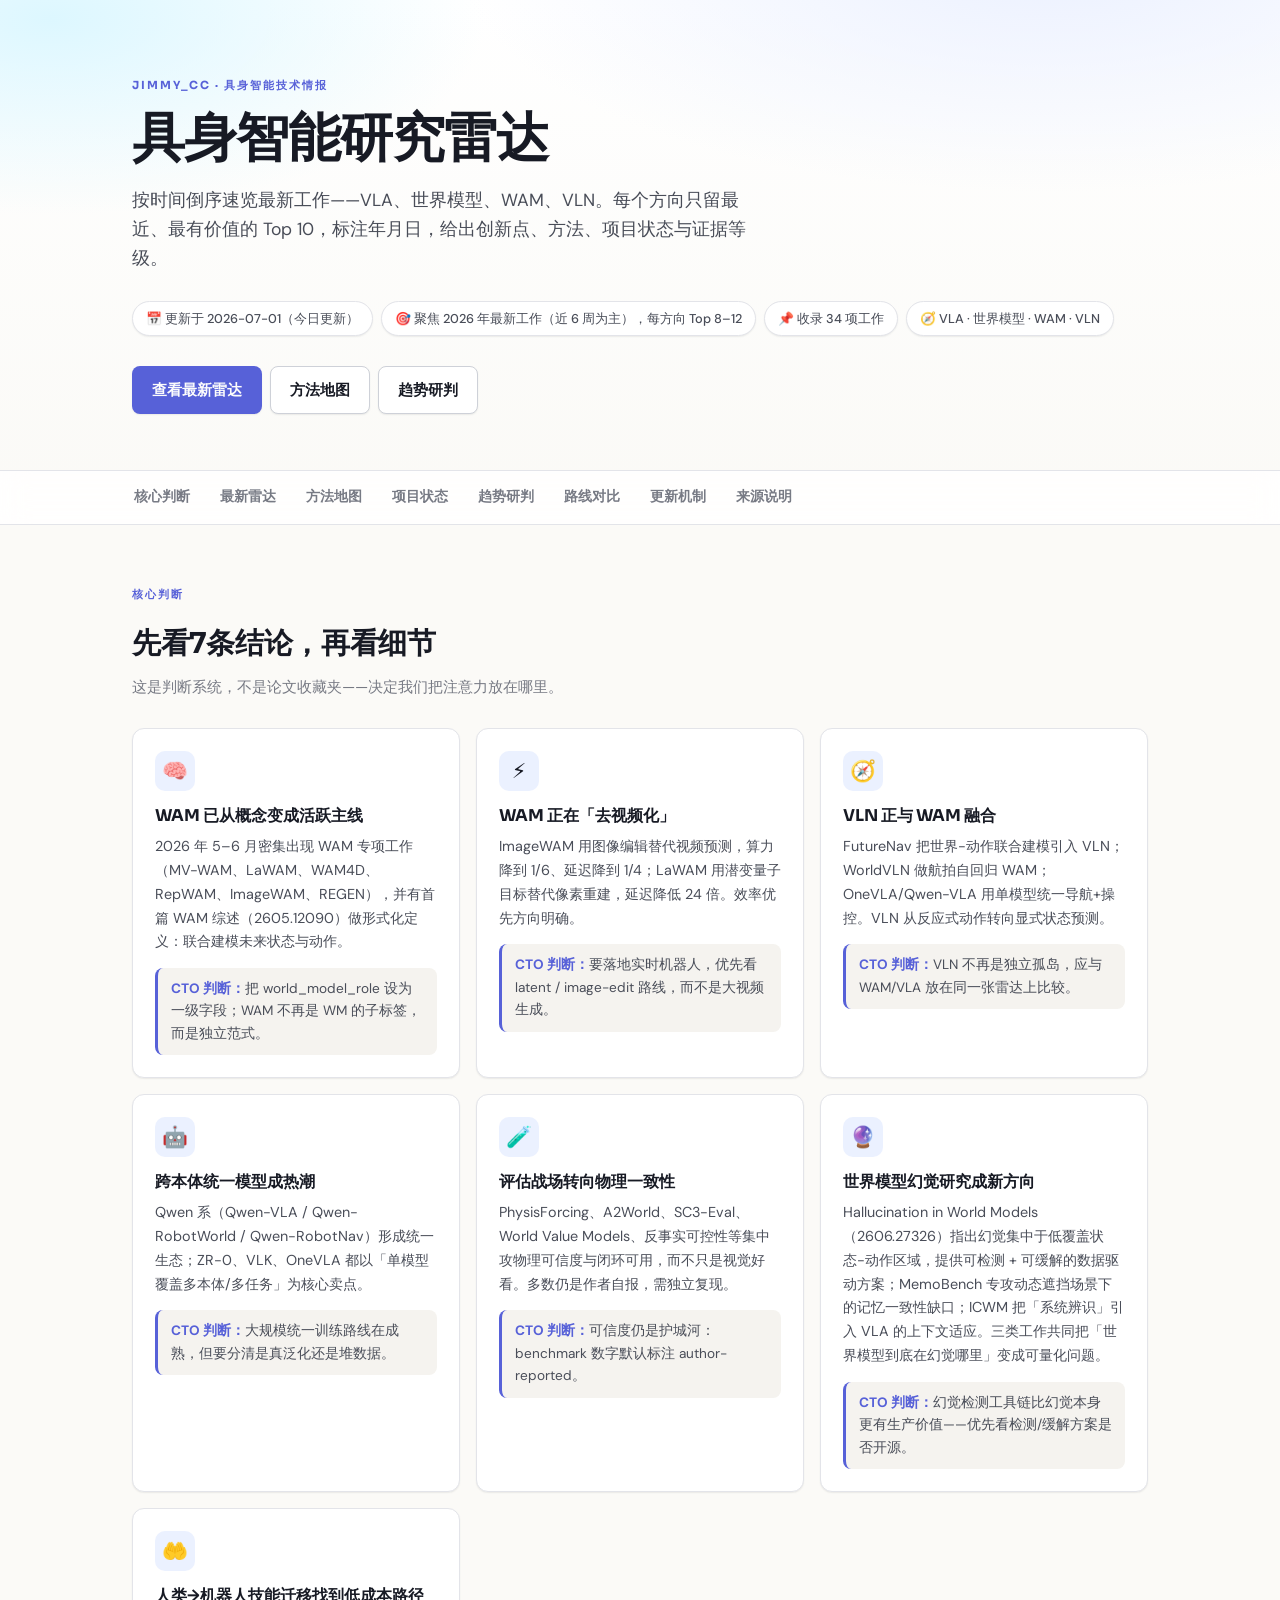
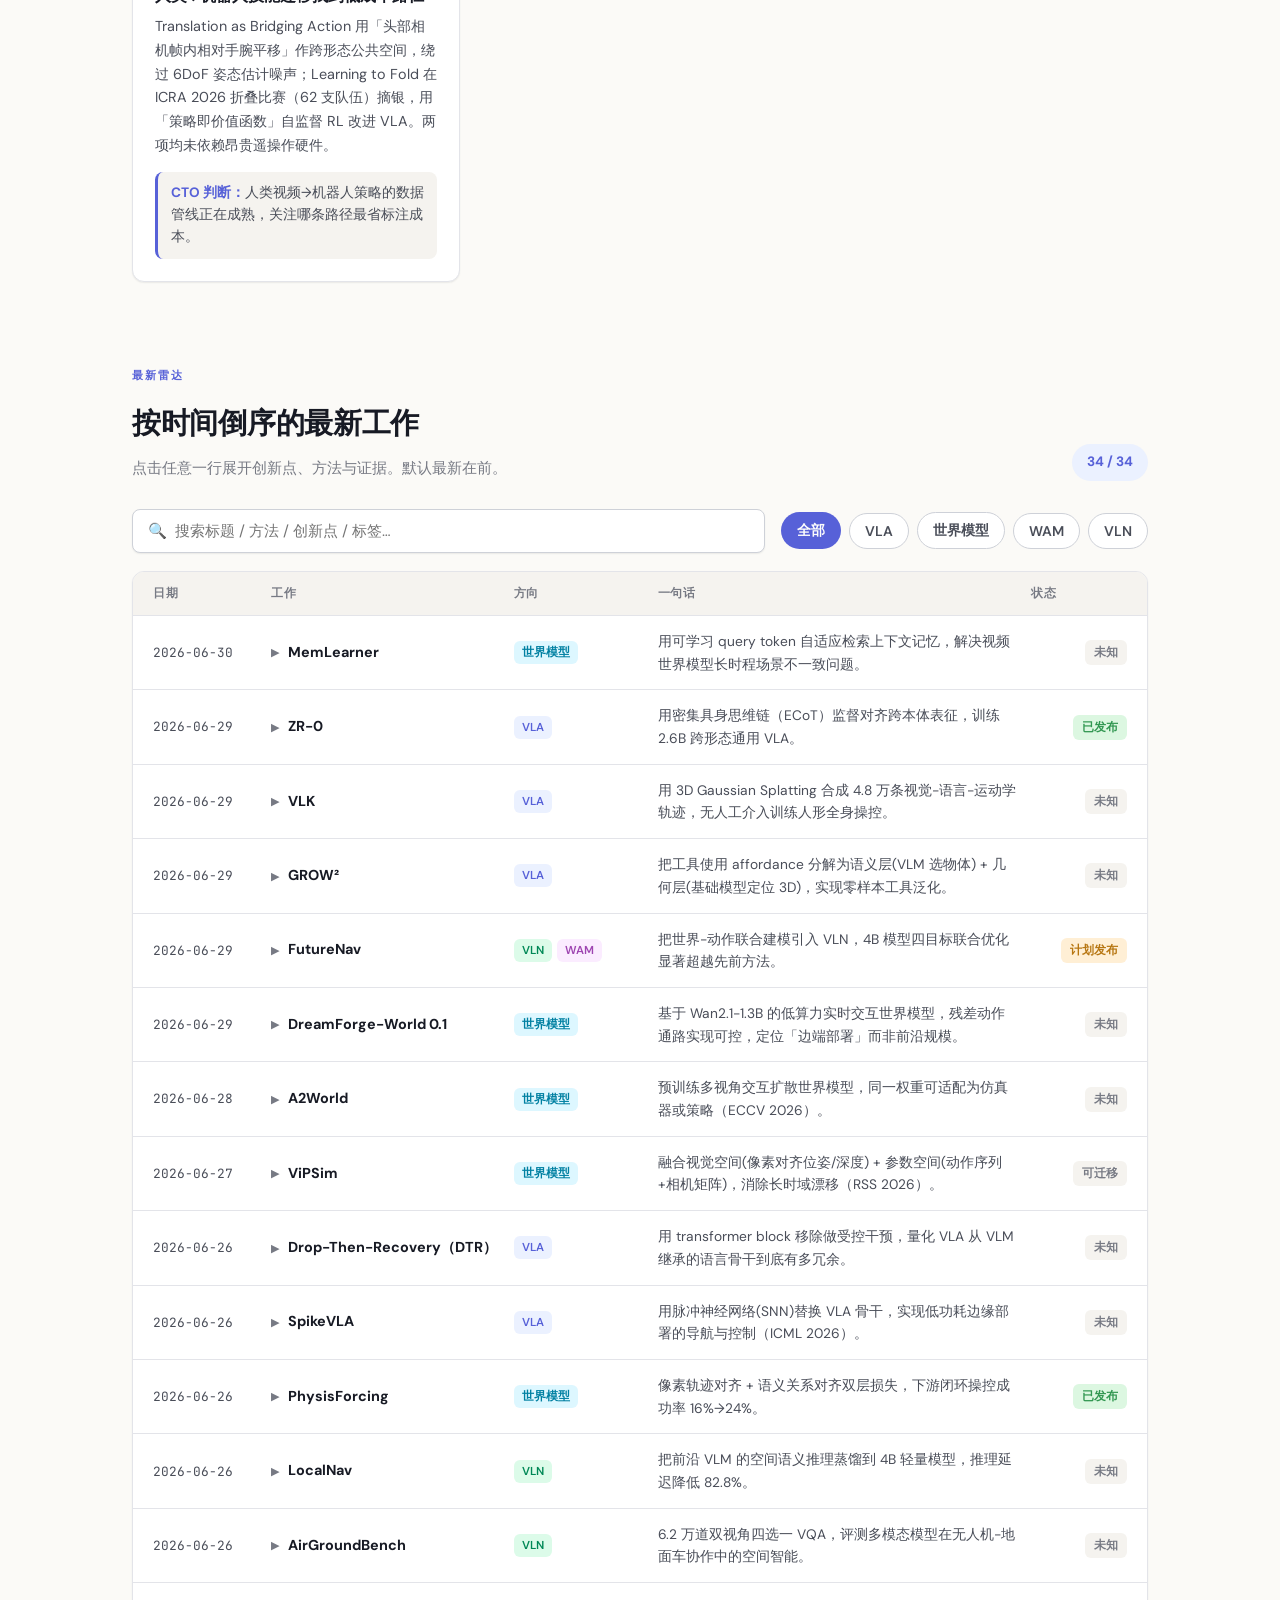
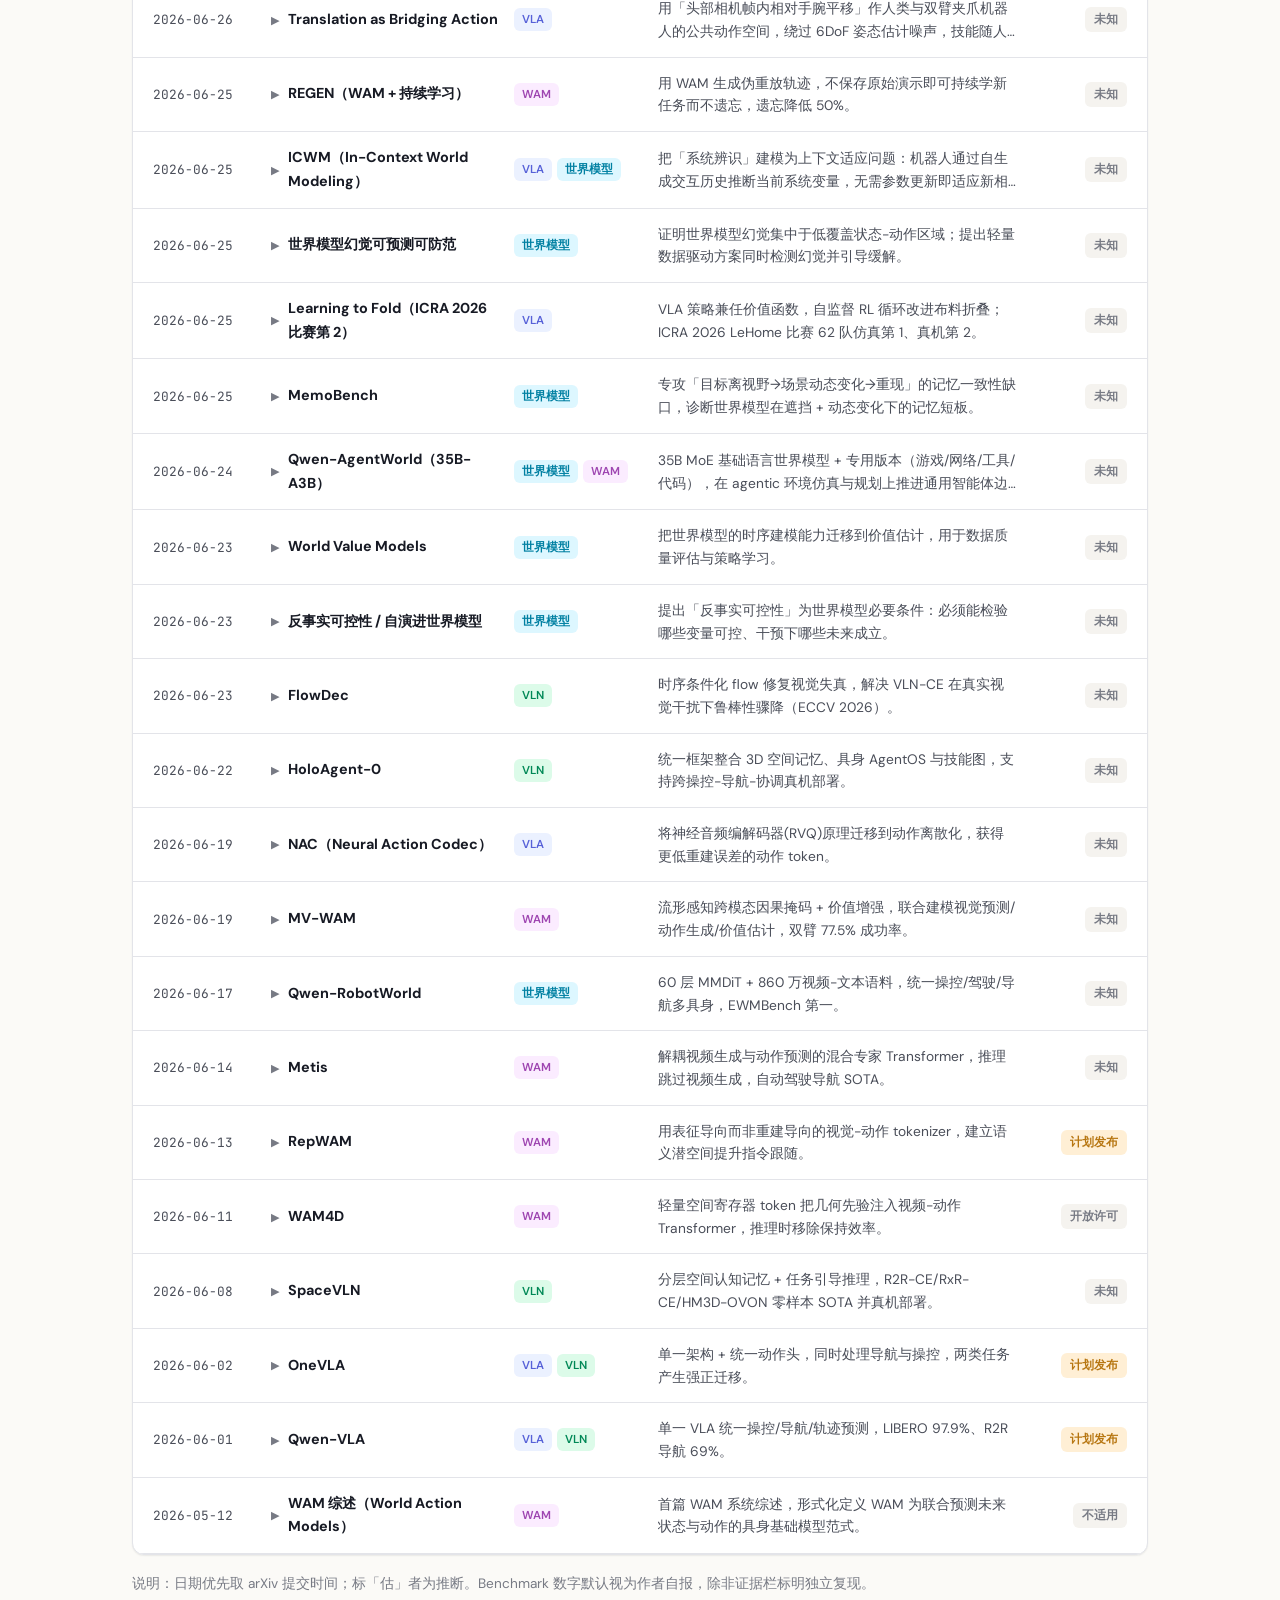
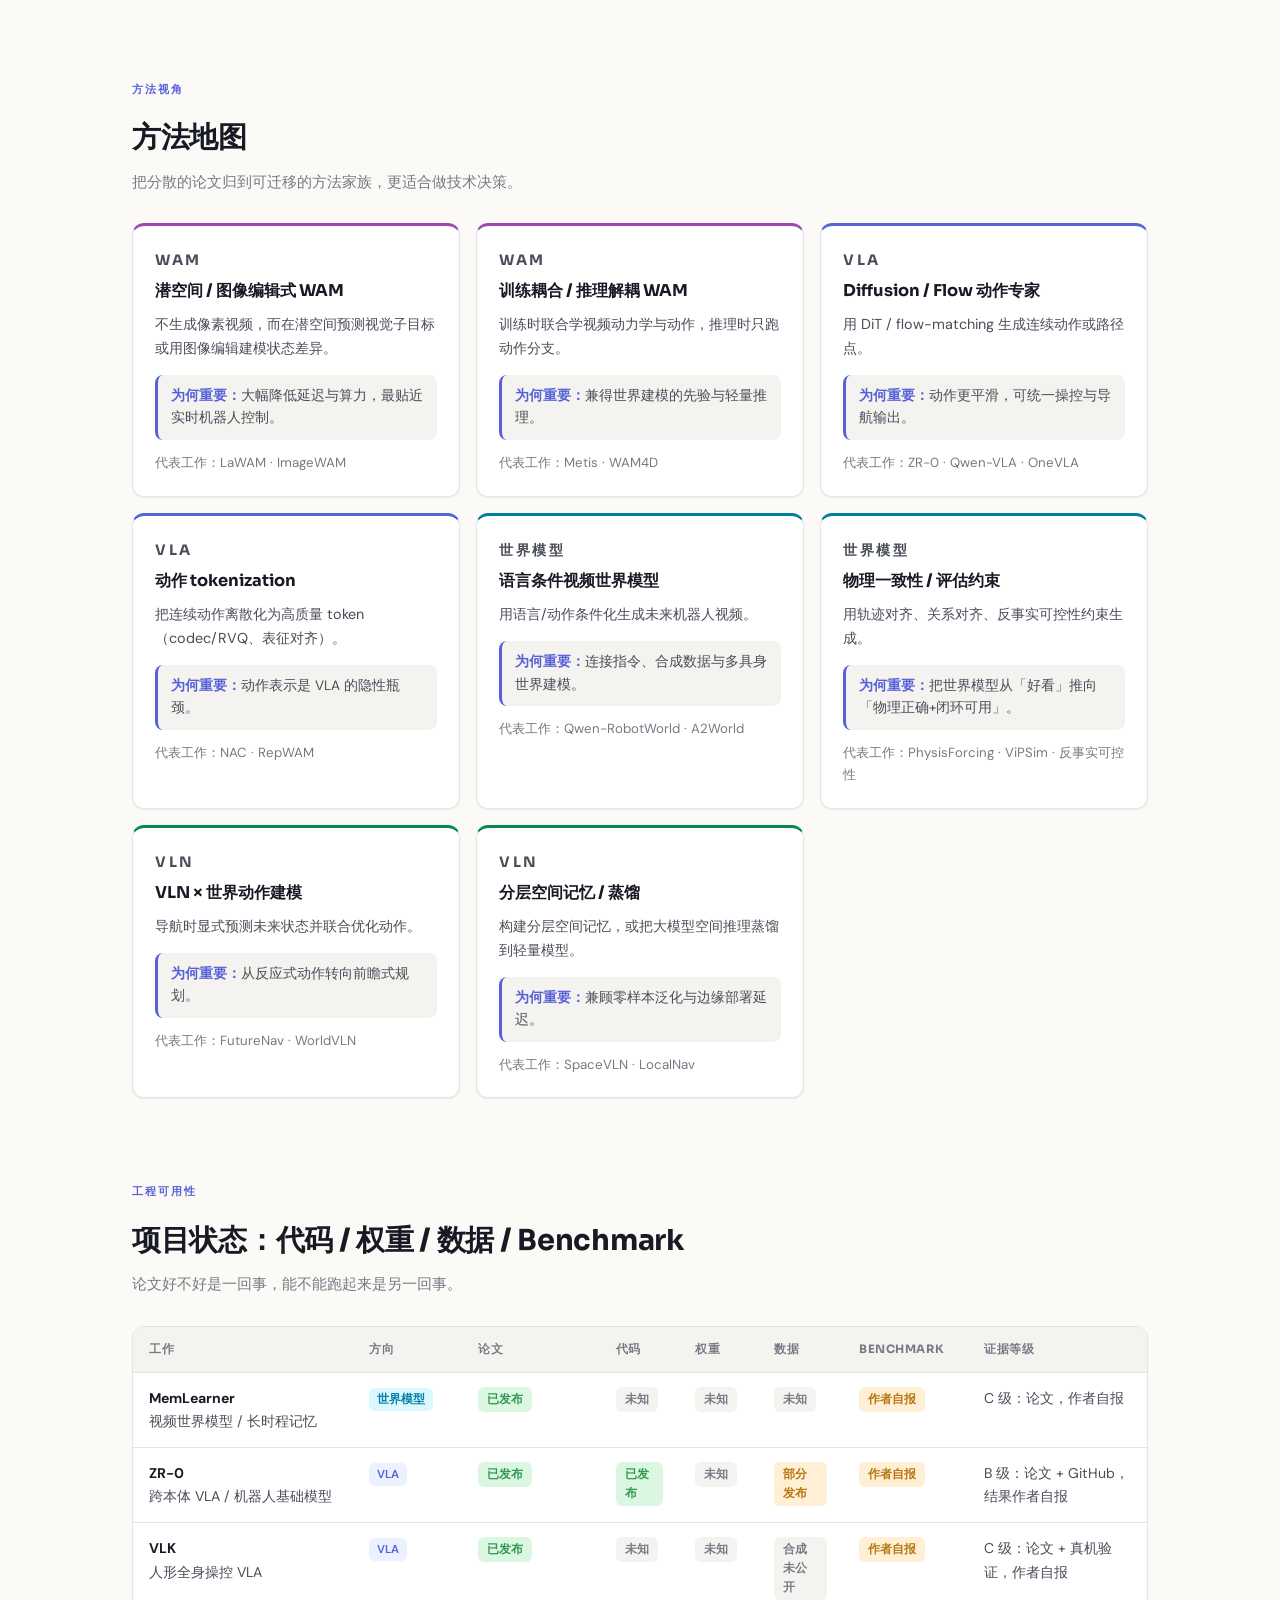
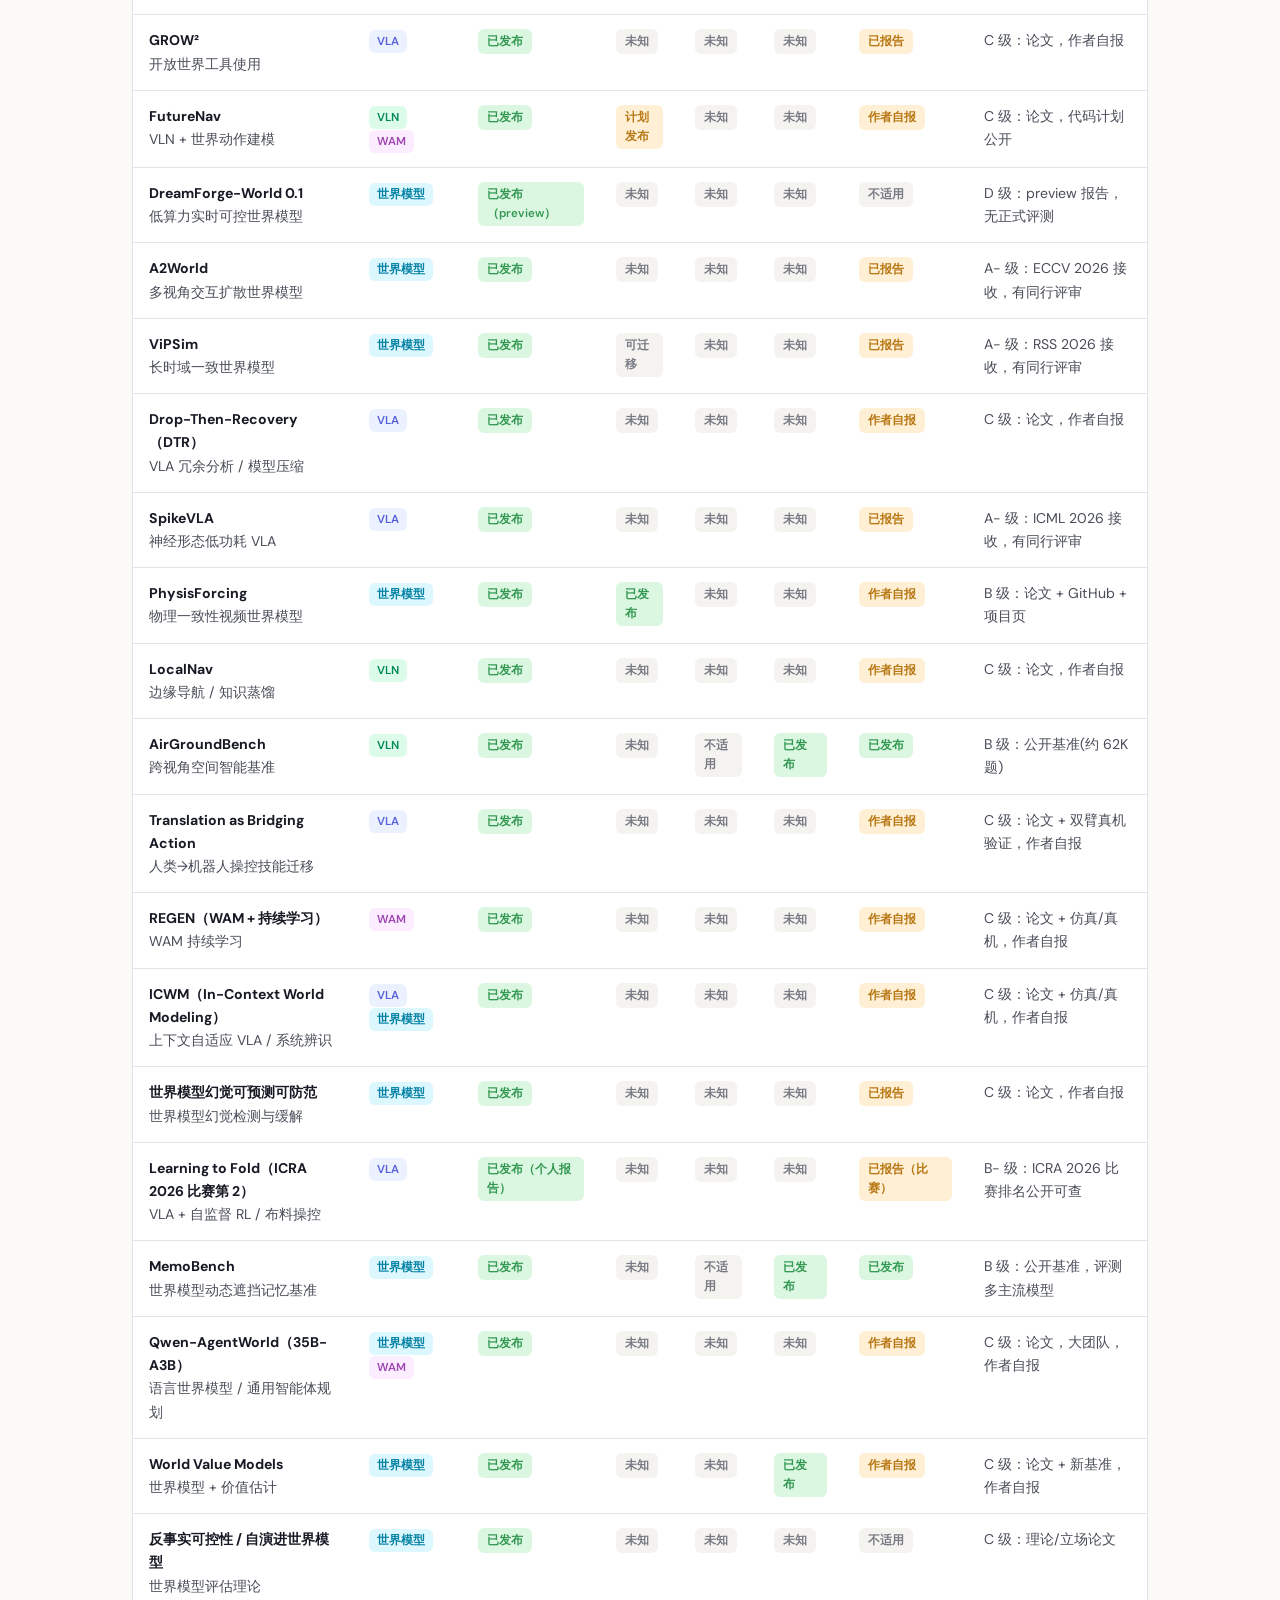
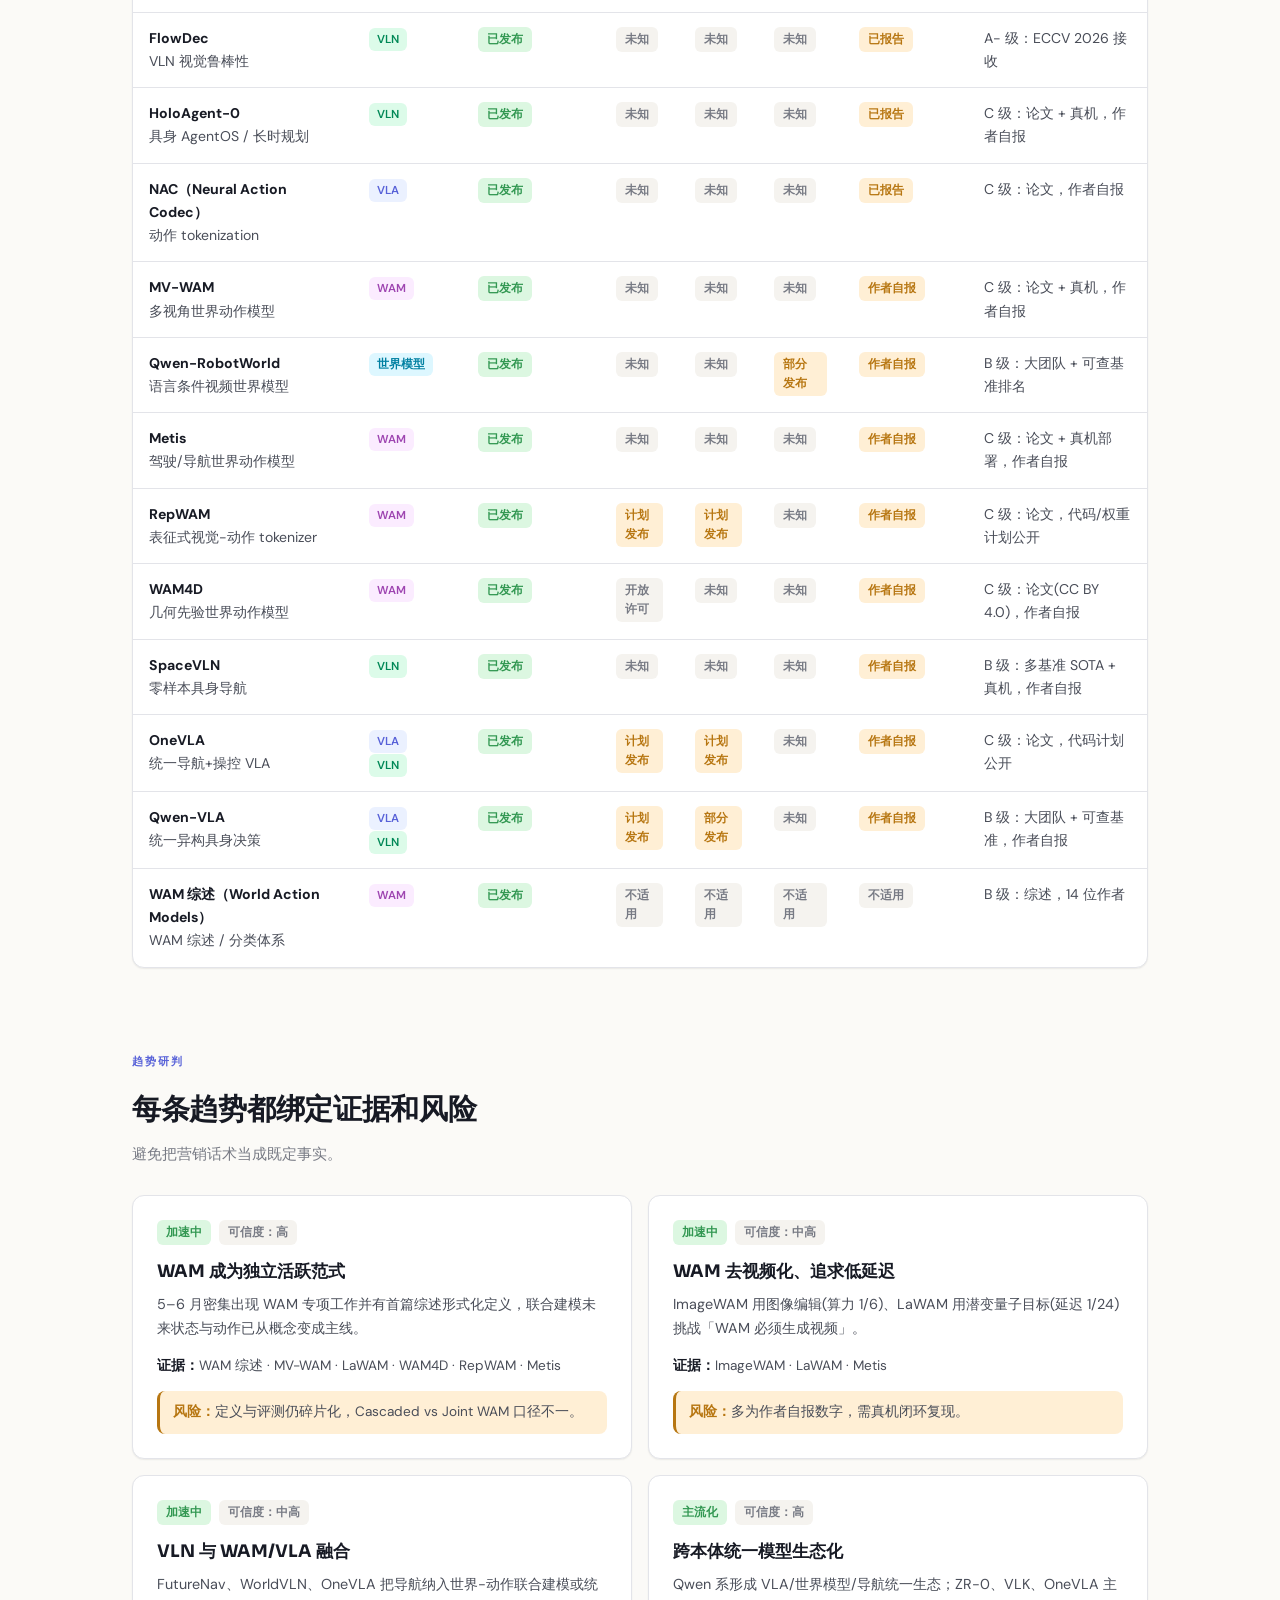
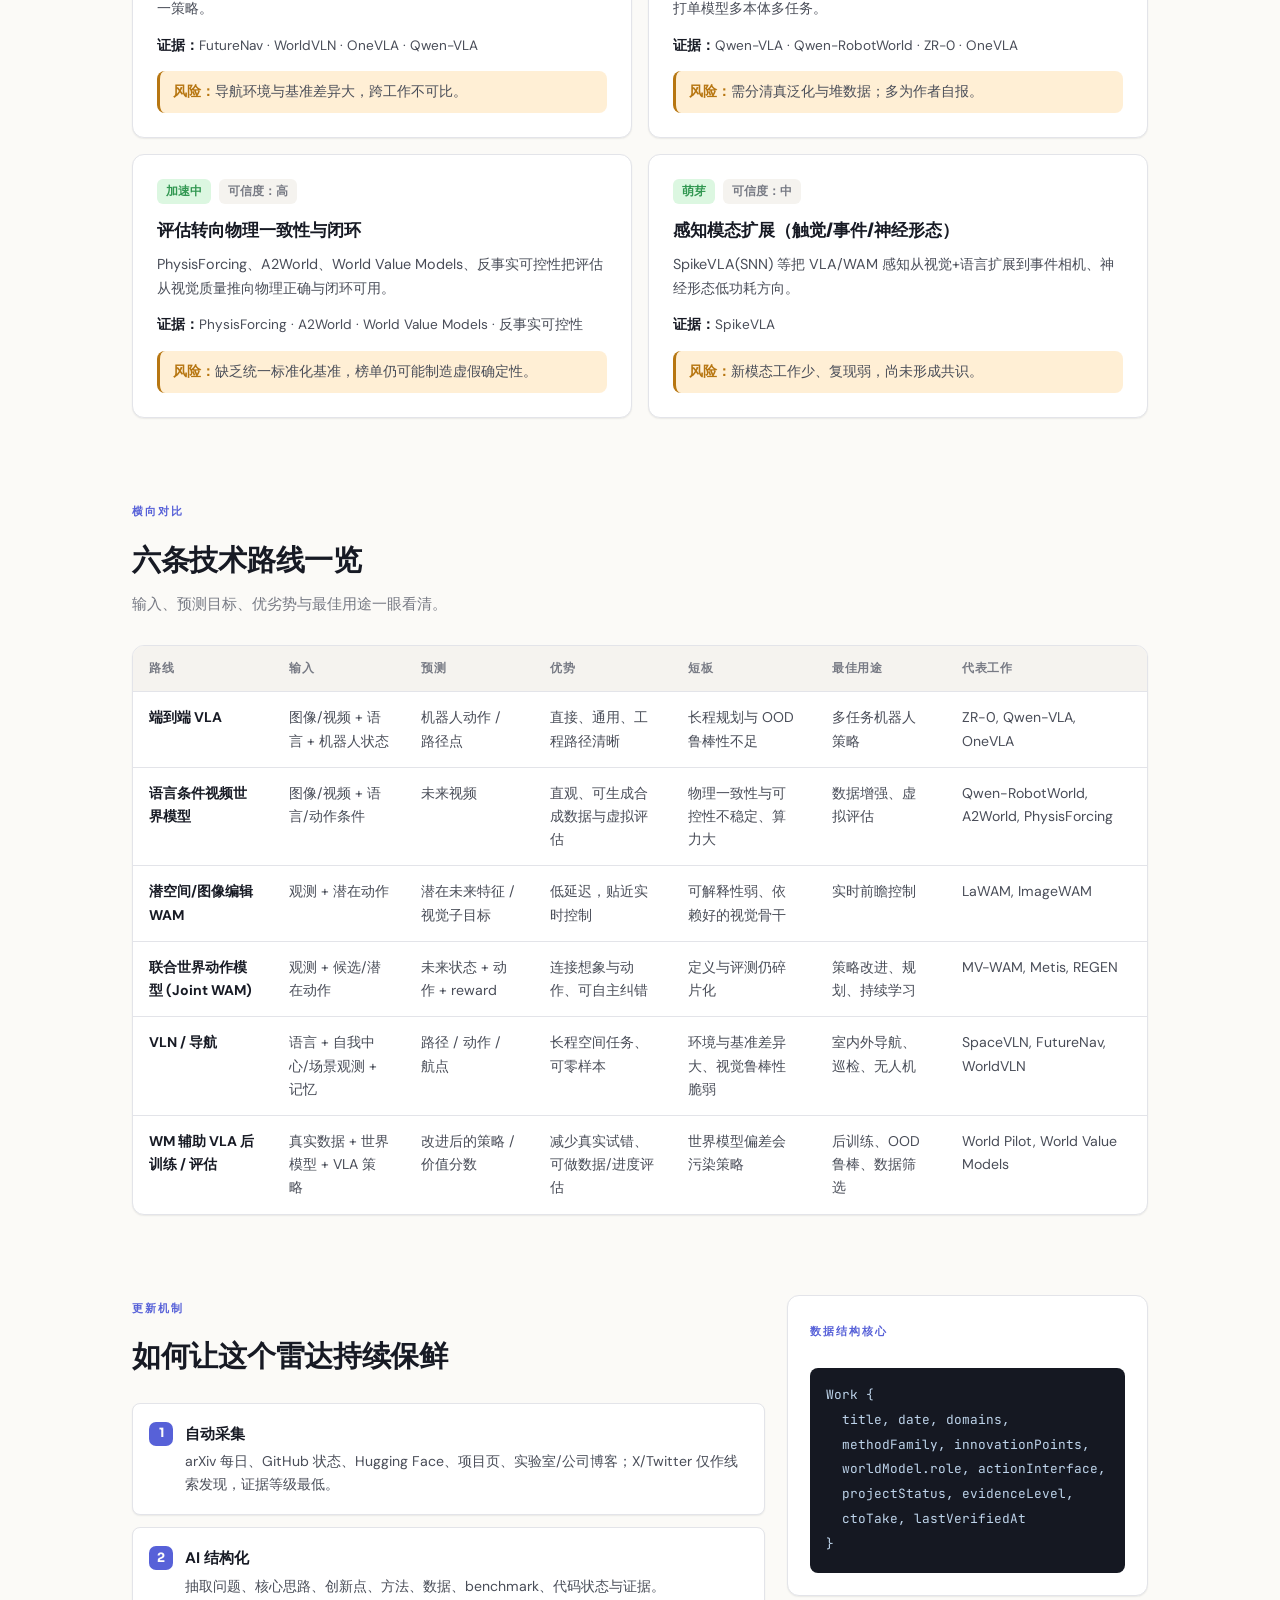
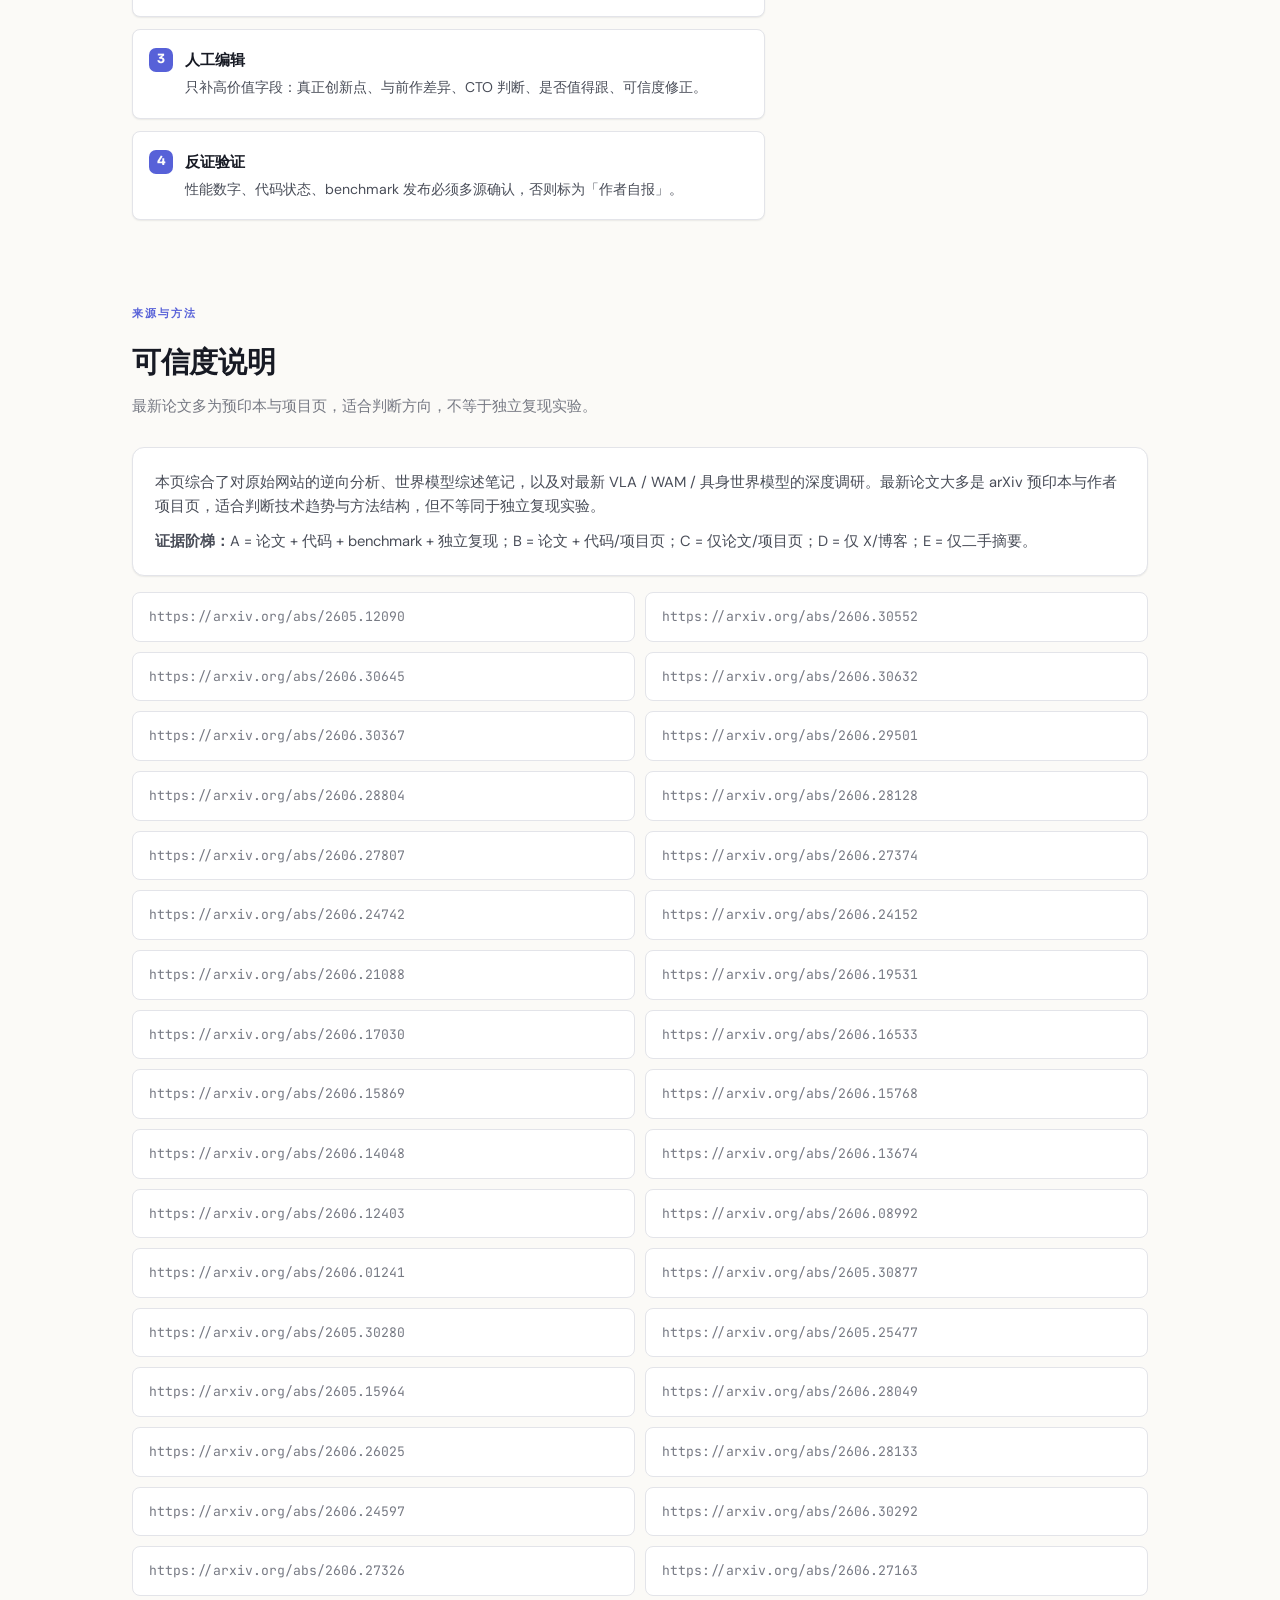
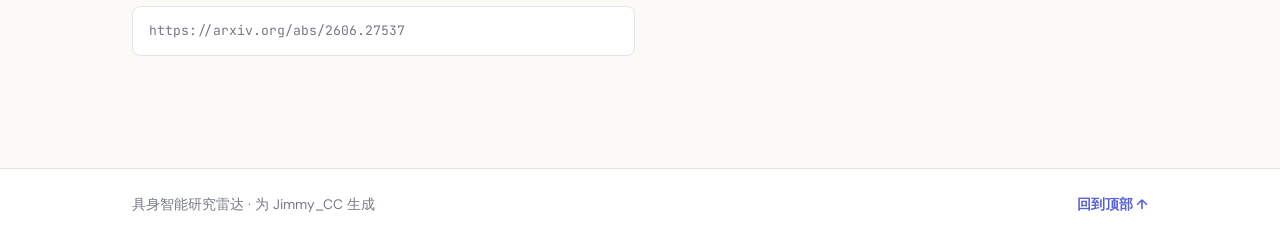
==== commit 0a4bc146: "deploy 2026-07-01" ====
--- a/index.html
+++ b/index.html
@@ -357,7 +357,7 @@
     <section id="brief" class="section">
       <div class="section-heading">
         <p class="section-kicker">核心判断</p>
-        <h2>先看五条结论，再看细节</h2>
+        <h2>先看<span id="brief-count"></span>条结论，再看细节</h2>
         <p class="section-lead">这是判断系统，不是论文收藏夹——决定我们把注意力放在哪里。</p>
       </div>
       <div class="brief-grid" id="brief-grid"></div>
@@ -493,517 +493,1311 @@
 
   <script>
 window.__RADAR_DATA__ = {
-  "meta": {
-    "title": "Embodied AI Radar",
-    "subtitle": "VLA · World Model · WAM · VLN Research Intelligence",
-    "updated": "2026-06-30（今日更新）",
-    "coverage": "聚焦 2026 年最新工作（近 6 周为主），每方向 Top 8–12",
-    "tracks": ["VLA", "World Model", "WAM", "VLN"],
-    "stance": "不是论文收藏夹，而是 CTO 判断系统：看创新点、方法思路、项目状态、证据可信度与趋势变化。"
-  },
-  "briefs": [
-    {
-      "title": "WAM 已从概念变成活跃主线",
-      "icon": "🧠",
-      "body": "2026 年 5–6 月密集出现 WAM 专项工作（MV-WAM、LaWAM、WAM4D、RepWAM、ImageWAM、REGEN），并有首篇 WAM 综述（2605.12090）做形式化定义：联合建模未来状态与动作。",
-      "take": "把 world_model_role 设为一级字段；WAM 不再是 WM 的子标签，而是独立范式。"
-    },
-    {
-      "title": "WAM 正在「去视频化」",
-      "icon": "⚡",
-      "body": "ImageWAM 用图像编辑替代视频预测，算力降到 1/6、延迟降到 1/4；LaWAM 用潜变量子目标替代像素重建，延迟降低 24 倍。效率优先方向明确。",
-      "take": "要落地实时机器人，优先看 latent / image-edit 路线，而不是大视频生成。"
-    },
-    {
-      "title": "VLN 正与 WAM 融合",
-      "icon": "🧭",
-      "body": "FutureNav 把世界-动作联合建模引入 VLN；WorldVLN 做航拍自回归 WAM；OneVLA/Qwen-VLA 用单模型统一导航+操控。VLN 从反应式动作转向显式状态预测。",
-      "take": "VLN 不再是独立孤岛，应与 WAM/VLA 放在同一张雷达上比较。"
-    },
-    {
-      "title": "跨本体统一模型成热潮",
-      "icon": "🤖",
-      "body": "Qwen 系（Qwen-VLA / Qwen-RobotWorld / Qwen-RobotNav）形成统一生态；ZR-0、VLK、OneVLA 都以「单模型覆盖多本体/多任务」为核心卖点。",
-      "take": "大规模统一训练路线在成熟，但要分清是真泛化还是堆数据。"
-    },
-    {
-      "title": "评估战场转向物理一致性",
-      "icon": "🧪",
-      "body": "PhysisForcing、A2World、SC3-Eval、World Value Models、反事实可控性等集中攻物理可信度与闭环可用，而不只是视觉好看。多数仍是作者自报，需独立复现。",
-      "take": "可信度仍是护城河：benchmark 数字默认标注 author-reported。"
-    },
-    {
-      "title": "世界模型幻觉研究成新方向",
-      "icon": "🔮",
-      "body": "Hallucination in World Models（2606.27326）指出幻觉集中于低覆盖状态-动作区域，提供可检测 + 可缓解的数据驱动方案；MemoBench 专攻动态遮挡场景下的记忆一致性缺口；ICWM 把「系统辨识」引入 VLA 的上下文适应。三类工作共同把「世界模型到底在幻觉哪里」变成可量化问题。",
-      "take": "幻觉检测工具链比幻觉本身更有生产价值——优先看检测/缓解方案是否开源。"
-    },
-    {
-      "title": "人类→机器人技能迁移找到低成本路径",
-      "icon": "🤲",
-      "body": "Translation as Bridging Action 用「头部相机帧内相对手腕平移」作跨形态公共空间，绕过 6DoF 姿态估计噪声；Learning to Fold 在 ICRA 2026 折叠比赛（62 支队伍）摘银，用「策略即价值函数」自监督 RL 改进 VLA。两项均未依赖昂贵遥操作硬件。",
-      "take": "人类视频→机器人策略的数据管线正在成熟，关注哪条路径最省标注成本。"
-    }
+ "meta": {
+  "title": "Embodied AI Radar",
+  "subtitle": "VLA · World Model · WAM · VLN Research Intelligence",
+  "updated": "2026-07-01（今日更新）",
+  "coverage": "聚焦 2026 年最新工作（近 6 周为主），每方向 Top 8–12",
+  "tracks": [
+   "VLA",
+   "World Model",
+   "WAM",
+   "VLN"
   ],
-  "works": [
-    {
-      "id": "zr-0", "title": "ZR-0", "date": "2026-06-29",
-      "track": ["VLA"], "domain": "跨本体 VLA / 机器人基础模型", "status": "最新",
-      "oneLiner": "用密集具身思维链（ECoT）监督对齐跨本体表征，训练 2.6B 跨形态通用 VLA。",
-      "innovation": ["ProcCorpus-60M：ECoT 覆盖率 96.8% 的 6000 万帧预训练语料", "双流架构：预训练 VLM(System 2) + Diffusion Transformer 动作专家(System 1)", "单臂/双臂/人形/真实 xArm 四类平台验证"],
-      "method": "用 ECoT 标注的 6000 万帧视频预训练跨本体 VLA，推理时动作专家直接解码动作、跳过 LLM 路径以降时延。",
-      "ctoTake": "值得跟：跨本体 + 推理时跳过 System 2，是工程落地友好的方向。代码已提及公开。",
-      "projectStatus": { "paper": "已发布", "code": "已发布", "weights": "未知", "dataset": "部分发布", "benchmark": "作者自报" },
-      "evidenceLevel": "B 级：论文 + GitHub，结果作者自报", "links": ["https://arxiv.org/abs/2606.30552"]
-    },
-    {
-      "id": "vlk", "title": "VLK", "date": "2026-06-29",
-      "track": ["VLA"], "domain": "人形全身操控 VLA", "status": "最新",
-      "oneLiner": "用 3D Gaussian Splatting 合成 4.8 万条视觉-语言-运动学轨迹，无人工介入训练人形全身操控。",
-      "innovation": ["全自动数据管线：场景重建→特权轨迹→第一人称渲染", "预测短时域全身运动学，统一 loco-manipulation", "Unitree G1 真机导航+搬运验证"],
-      "method": "在 3DGS 重建场景中合成视觉-语言-运动学三元组并训练策略，绕过真实数据采集瓶颈。",
-      "ctoTake": "合成数据 + 全身控制是人形机器人现实路径；但合成数据未公开，需关注真实泛化。",
-      "projectStatus": { "paper": "已发布", "code": "未知", "weights": "未知", "dataset": "合成未公开", "benchmark": "作者自报" },
-      "evidenceLevel": "C 级：论文 + 真机验证，作者自报", "links": ["https://arxiv.org/abs/2606.30645"]
-    },
-    {
-      "id": "grow2", "title": "GROW²", "date": "2026-06-29",
-      "track": ["VLA"], "domain": "开放世界工具使用", "status": "最新",
-      "oneLiner": "把工具使用 affordance 分解为语义层(VLM 选物体) + 几何层(基础模型定位 3D)，实现零样本工具泛化。",
-      "innovation": ["层级 grounding 解耦语义理解与几何定位", "单张 RGB-D 即可输出 3D 工具接触点", "跨新物体类别零样本泛化"],
-      "method": "VLM 决定用哪个工具/哪个部位，视觉基础模型决定在哪里，两阶段串联。",
-      "ctoTake": "解耦思路降低端到端训练成本，适合工具类长尾任务。",
-      "projectStatus": { "paper": "已发布", "code": "未知", "weights": "未知", "dataset": "未知", "benchmark": "已报告" },
-      "evidenceLevel": "C 级：论文，作者自报", "links": ["https://arxiv.org/abs/2606.30632"]
-    },
-    {
-      "id": "spikevla", "title": "SpikeVLA", "date": "2026-06-26",
-      "track": ["VLA"], "domain": "神经形态低功耗 VLA", "status": "最新",
-      "oneLiner": "用脉冲神经网络(SNN)替换 VLA 骨干，实现低功耗边缘部署的导航与控制（ICML 2026）。",
-      "innovation": ["Spike-V/L/A 三模块全链路 SNN 化", "Laplacian-kernel population coding 生成稳定连续控制", "显著降能耗与延迟"],
-      "method": "将 VLA 的视觉编码器、语言模型、动作策略全部替换为事件驱动 SNN，实现神经形态高效推理。",
-      "ctoTake": "罕见的有同行评审(ICML 2026)；边缘/低功耗机器人值得关注。",
-      "projectStatus": { "paper": "已发布", "code": "未知", "weights": "未知", "dataset": "未知", "benchmark": "已报告" },
-      "evidenceLevel": "A- 级：ICML 2026 接收，有同行评审", "links": ["https://arxiv.org/abs/2606.27807"]
-    },
-    {
-      "id": "nac", "title": "NAC（Neural Action Codec）", "date": "2026-06-19",
-      "track": ["VLA"], "domain": "动作 tokenization", "status": "最新",
-      "oneLiner": "将神经音频编解码器(RVQ)原理迁移到动作离散化，获得更低重建误差的动作 token。",
-      "innovation": ["首次把 codec/RVQ 思路用于机器人动作 tokenization", "降低动作 token 重建误差", "可即插即用于现有 VLA"],
-      "method": "借鉴音频 Codec 的残差向量量化范式设计动作编码器，提升 VLA token 质量。",
-      "ctoTake": "动作表示是 VLA 的隐性瓶颈，codec 思路值得在自有数据上验证。",
-      "projectStatus": { "paper": "已发布", "code": "未知", "weights": "未知", "dataset": "未知", "benchmark": "已报告" },
-      "evidenceLevel": "C 级：论文，作者自报", "links": ["https://arxiv.org/abs/2606.21372"]
-    },
-    {
-      "id": "qwen-vla", "title": "Qwen-VLA", "date": "2026-06-01",
-      "track": ["VLA", "VLN"], "domain": "统一异构具身决策", "status": "最新",
-      "oneLiner": "单一 VLA 统一操控/导航/轨迹预测，LIBERO 97.9%、R2R 导航 69%。",
-      "innovation": ["DiT 动作解码器统一生成连续动作与导航路径点", "Embodiment-aware prompt conditioning 支持多形态", "操控+导航双 SOTA，强正迁移"],
-      "method": "以 Qwen 为骨干 + DiT 动作解码器，用异构机器人数据 + 自我中心视频混合训练统一具身策略。",
-      "ctoTake": "Qwen 具身生态核心之一，数字可查；适合作为统一模型基线观察。",
-      "projectStatus": { "paper": "已发布", "code": "计划发布", "weights": "部分发布", "dataset": "未知", "benchmark": "作者自报" },
-      "evidenceLevel": "B 级：大团队 + 可查基准，作者自报", "links": ["https://arxiv.org/abs/2605.30280"]
-    },
-    {
-      "id": "onevla", "title": "OneVLA", "date": "2026-06-02",
-      "track": ["VLA", "VLN"], "domain": "统一导航+操控 VLA", "status": "最新",
-      "oneLiner": "单一架构 + 统一动作头，同时处理导航与操控，两类任务产生强正迁移。",
-      "innovation": ["统一动作头生成导航路径点与操控动作，无需分支", "CoT 微调促进跨任务正迁移", "仿真+真实全面验证，优于单任务专项模型"],
-      "method": "渐进式训练 + CoT 微调，让单个 VLA 的导航与操控能力相互增强。",
-      "ctoTake": "统一模型路线代表作之一，重点看跨任务正迁移是否稳定。",
-      "projectStatus": { "paper": "已发布", "code": "计划发布", "weights": "计划发布", "dataset": "未知", "benchmark": "作者自报" },
-      "evidenceLevel": "C 级：论文，代码计划公开", "links": ["https://arxiv.org/abs/2606.01241"]
-    },
-    {
-      "id": "wall-oss", "title": "Wall-OSS-0.5", "date": "2026-05-31",
-      "track": ["VLA"], "domain": "VLA 预训练能力评估", "status": "最新",
-      "oneLiner": "证明 VLA 预训练本身即可产生非平凡零样本真机行为，无需任务特定微调。",
-      "innovation": ["预训练 VLA 可直接真机零样本迁移，挑战「预训练→微调」必要性", "开放技术报告建立可复现基线", "为评估预训练能力提供框架"],
-      "method": "大规模 VLA 预训练后不做微调，直接在真机测试，验证「预训练即能力」假说。",
-      "ctoTake": "如果成立，会改变 VLA 落地的成本结构；但需独立复现。",
-      "projectStatus": { "paper": "已发布", "code": "未知", "weights": "未知", "dataset": "未知", "benchmark": "作者自报" },
-      "evidenceLevel": "C 级：技术报告，作者自报", "links": ["https://arxiv.org/abs/2605.30877"]
-    },
-    {
-      "id": "expo-ft", "title": "EXPO-FT", "date": "2026-05-25",
-      "track": ["VLA"], "domain": "VLA 强化微调 / 样本效率", "status": "最新",
-      "oneLiner": "稳定 RL 微调框架，19 分钟在线数据实现 30/30 完美任务成功。",
-      "innovation": ["VLA 专项样本高效 RL 微调", "极少在线数据(19 分钟)即收敛", "稳定训练避免 RL 崩溃"],
-      "method": "设计专针对 VLA 的 RL 微调算法，以极少在线样本达成完美成功率。",
-      "ctoTake": "样本效率是真机落地关键瓶颈，值得在自有任务上试。",
-      "projectStatus": { "paper": "已发布", "code": "未知", "weights": "未知", "dataset": "未知", "benchmark": "作者自报" },
-      "evidenceLevel": "C 级：论文，作者自报", "links": ["https://arxiv.org/abs/2605.25477"]
-    },
-
-    {
-      "id": "a2world", "title": "A2World", "date": "2026-06-28",
-      "track": ["World Model"], "domain": "多视角交互扩散世界模型", "status": "最新",
-      "oneLiner": "预训练多视角交互扩散世界模型，同一权重可适配为仿真器或策略（ECCV 2026）。",
-      "innovation": ["同一预训练权重直接适配 sim 或 policy 双用途", "多视角交互扩散，学习真实动作标签下的视觉动力学", "预训练→双用途迁移，减少标注"],
-      "method": "用真实动作标签预训练多视角扩散世界模型，初始权重直接适配两类下游任务。",
-      "ctoTake": "「一模两用」降低重复训练成本；有 ECCV 2026 同行评审，可信度较高。",
-      "projectStatus": { "paper": "已发布", "code": "未知", "weights": "未知", "dataset": "未知", "benchmark": "已报告" },
-      "evidenceLevel": "A- 级：ECCV 2026 接收，有同行评审", "links": ["https://arxiv.org/abs/2606.29501"]
-    },
-    {
-      "id": "vipsim", "title": "ViPSim", "date": "2026-06-27",
-      "track": ["World Model"], "domain": "长时域一致世界模型", "status": "最新",
-      "oneLiner": "融合视觉空间(像素对齐位姿/深度) + 参数空间(动作序列+相机矩阵)，消除长时域漂移（RSS 2026）。",
-      "innovation": ["双空间协作解决表征鸿沟", "骨干无关，可即插用到现有视频生成模型", "无监督涌现复杂交互(如布料折叠)"],
-      "method": "向世界模型注入像素对齐末端位姿与相机矩阵双重约束，保证长时域一致性。",
-      "ctoTake": "长时域漂移是视频世界模型通病，骨干无关方案实用价值高；有 RSS 2026 评审。",
-      "projectStatus": { "paper": "已发布", "code": "可迁移", "weights": "未知", "dataset": "未知", "benchmark": "已报告" },
-      "evidenceLevel": "A- 级：RSS 2026 接收，有同行评审", "links": ["https://arxiv.org/abs/2606.28804"]
-    },
-    {
-      "id": "physisforcing", "title": "PhysisForcing", "date": "2026-06-26",
-      "track": ["World Model"], "domain": "物理一致性视频世界模型", "status": "最新",
-      "oneLiner": "像素轨迹对齐 + 语义关系对齐双层损失，下游闭环操控成功率 16%→24%。",
-      "innovation": ["双层物理约束：像素轨迹(运动连续) + 语义关系(交互合理)", "闭环成功率 +50%", "可插拔，适配 Wan2.2 / Cosmos3"],
-      "method": "向视频生成模型添加双层监督，迫使世界模型生成物理可信的机器人-物体交互视频。",
-      "ctoTake": "代码已公开，且直接用闭环成功率说话，比纯视觉指标更可信。",
-      "projectStatus": { "paper": "已发布", "code": "已发布", "weights": "未知", "dataset": "未知", "benchmark": "作者自报" },
-      "evidenceLevel": "B 级：论文 + GitHub + 项目页", "links": ["https://arxiv.org/abs/2606.28128"]
-    },
-    {
-      "id": "wvm", "title": "World Value Models", "date": "2026-06-23",
-      "track": ["World Model"], "domain": "世界模型 + 价值估计", "status": "最新",
-      "oneLiner": "把世界模型的时序建模能力迁移到价值估计，用于数据质量评估与策略学习。",
-      "innovation": ["世界模型特征替代 VLM 特征做价值估计", "新基准 Suboptimal-Value-Bench(800 轨迹+人工标注)", "跨多种策略提取方法均提升操控"],
-      "method": "用世界模型的视频预测特征代替 VLM 特征，更好建模任务进度与数据质量。",
-      "ctoTake": "把 WM 用作「数据/进度评估器」是被低估的实用方向。",
-      "projectStatus": { "paper": "已发布", "code": "未知", "weights": "未知", "dataset": "已发布", "benchmark": "作者自报" },
-      "evidenceLevel": "C 级：论文 + 新基准，作者自报", "links": ["https://arxiv.org/abs/2606.24742"]
-    },
-    {
-      "id": "qwen-robotworld", "title": "Qwen-RobotWorld", "date": "2026-06-17",
-      "track": ["World Model"], "domain": "语言条件视频世界模型", "status": "最新",
-      "oneLiner": "60 层 MMDiT + 860 万视频-文本语料，统一操控/驾驶/导航多具身，EWMBench 第一。",
-      "innovation": ["Double-stream MMDiT：语言流(冻结) + 视频潜变量流逐层融合", "8.6M 跨本体语料(20+本体, 500+动作类别)", "两阶段课程：通用视觉先验→具身微调"],
-      "method": "基于 Qwen 的双流 MMDiT 扩散架构，语言条件生成未来机器人视频，统一多具身世界建模。",
-      "ctoTake": "Qwen 具身生态的世界模型底座，基准排名可查；注意是生成质量基准，非真机闭环。",
-      "projectStatus": { "paper": "已发布", "code": "未知", "weights": "未知", "dataset": "部分发布", "benchmark": "作者自报" },
-      "evidenceLevel": "B 级：大团队 + 可查基准排名", "links": ["https://arxiv.org/abs/2606.17030"]
-    },
-    {
-      "id": "kairos", "title": "Kairos", "date": "2026-06-16",
-      "track": ["World Model"], "domain": "物理 AI 世界模型栈", "status": "最新",
-      "oneLiner": "混合线性时序注意力架构，数学保证长时域误差不积累。",
-      "innovation": ["三种窗口尺度(滑窗+空洞+门控线性)捕获多粒度时间依赖", "数学定理证明误差不积累", "跨本体数据课程渐进预训练"],
-      "method": "Hybrid Linear Temporal Attention 保持全局持久记忆，数学保证状态传播精度。",
-      "ctoTake": "少见地给长时域稳定性提供理论保证，值得技术深读。",
-      "projectStatus": { "paper": "已发布", "code": "未知", "weights": "未知", "dataset": "未知", "benchmark": "已报告" },
-      "evidenceLevel": "C 级：论文，作者自报", "links": ["https://arxiv.org/abs/2606.16533"]
-    },
-    {
-      "id": "counterfactual-wm", "title": "反事实可控性 / 自演进世界模型", "date": "2026-06-23",
-      "track": ["World Model"], "domain": "世界模型评估理论", "status": "最新",
-      "oneLiner": "提出「反事实可控性」为世界模型必要条件：必须能检验哪些变量可控、干预下哪些未来成立。",
-      "innovation": ["反事实可控性作为评估新维度，超越视觉质量", "自演进世界模型框架，持续从交互更新", "为「是否真懂因果」提供理论基础"],
-      "method": "定义反事实可控性标准，设计能测试自身可控变量的自主视频生成框架。",
-      "ctoTake": "立场/理论论文，但提出的评估标准对判断「真世界模型 vs 漂亮视频」很关键。",
-      "projectStatus": { "paper": "已发布", "code": "未知", "weights": "未知", "dataset": "未知", "benchmark": "不适用" },
-      "evidenceLevel": "C 级：理论/立场论文", "links": ["https://arxiv.org/abs/2606.24152"]
-    },
-
-    {
-      "id": "wam-survey", "title": "WAM 综述（World Action Models）", "date": "2026-05-12",
-      "track": ["WAM"], "domain": "WAM 综述 / 分类体系", "status": "奠基",
-      "oneLiner": "首篇 WAM 系统综述，形式化定义 WAM 为联合预测未来状态与动作的具身基础模型范式。",
-      "innovation": ["正式定义 WAM，区分 Cascaded vs Joint WAM", "梳理 VLA 与世界模型融合的演化路径", "提出三维评估：视觉保真/物理可信/动作常识"],
-      "method": "综述论文，将 WAM 定义为建模未来状态与动作联合分布的具身基础模型并统一分类。",
-      "ctoTake": "建网站分类体系的权威参照，world_model_role 字段应对齐它。",
-      "projectStatus": { "paper": "已发布", "code": "不适用", "weights": "不适用", "dataset": "不适用", "benchmark": "不适用" },
-      "evidenceLevel": "B 级：综述，14 位作者", "links": ["https://arxiv.org/abs/2605.12090"]
-    },
-    {
-      "id": "mv-wam", "title": "MV-WAM", "date": "2026-06-19",
-      "track": ["WAM"], "domain": "多视角世界动作模型", "status": "最新",
-      "oneLiner": "流形感知跨模态因果掩码 + 价值增强，联合建模视觉预测/动作生成/价值估计，双臂 77.5% 成功率。",
-      "innovation": ["跨模态因果掩码把动作锚定到视频帧，解决流形不匹配", "进度-价值正则检测任务完成与对齐偏差", "价值引导回滚实现自主错误恢复"],
-      "method": "用流形感知优化对齐视觉-动作流形，价值估计提供任务进度信号引导动作回滚。",
-      "ctoTake": "自主错误恢复是真机实用能力，值得跟。",
-      "projectStatus": { "paper": "已发布", "code": "未知", "weights": "未知", "dataset": "未知", "benchmark": "作者自报" },
-      "evidenceLevel": "C 级：论文 + 真机，作者自报", "links": ["https://arxiv.org/abs/2606.21088"]
-    },
-    {
-      "id": "lawam", "title": "LaWAM", "date": "2026-06-14",
-      "track": ["WAM"], "domain": "潜空间世界动作模型", "status": "最新",
-      "oneLiner": "在视觉基础模型潜空间预测未来场景演化，相比像素空间 WAM 延迟降低 24 倍，LIBERO 98.6%。",
-      "innovation": ["潜变量世界模型：ViT 特征空间预测未来而非重建像素", "动作生成条件化于潜变量视觉子目标", "推理时延 187ms，达实用部署级"],
-      "method": "用潜变量视觉子目标代替像素视频预测作为动作条件，实现轻量级前瞻策略。",
-      "ctoTake": "「去视频化」WAM 代表作，低延迟数字明确，最贴近落地。",
-      "projectStatus": { "paper": "已发布", "code": "未知", "weights": "未知", "dataset": "未知", "benchmark": "作者自报" },
-      "evidenceLevel": "C 级：论文，数字明确，作者自报", "links": ["https://arxiv.org/abs/2606.15768"]
-    },
-    {
-      "id": "imagewam", "title": "ImageWAM", "date": "2026-06-17",
-      "track": ["WAM"], "domain": "图像编辑式 WAM", "status": "最新",
-      "oneLiner": "质疑 WAM 是否需要视频生成，用图像编辑替代视频预测，算力 1/6、延迟 1/4。",
-      "innovation": ["图像编辑先验更匹配动作预测的「状态差异」建模", "KV cache 从去噪过程引导 flow-matching 动作专家", "注意力分析证明关注动作相关变化区域"],
-      "method": "将视频 WAM 替换为预训练图像编辑模型，通过 KV cache 把编辑表征传给动作解码器。",
-      "ctoTake": "和 LaWAM 共同确立「WAM 不必生成视频」，效率路线必看。",
-      "projectStatus": { "paper": "已发布", "code": "未知", "weights": "未知", "dataset": "未知", "benchmark": "作者自报" },
-      "evidenceLevel": "C 级：论文，作者自报", "links": ["https://arxiv.org/abs/2606.19531"]
-    },
-    {
-      "id": "metis", "title": "Metis", "date": "2026-06-14",
-      "track": ["WAM"], "domain": "驾驶/导航世界动作模型", "status": "最新",
-      "oneLiner": "解耦视频生成与动作预测的混合专家 Transformer，推理跳过视频生成，自动驾驶导航 SOTA。",
-      "innovation": ["Mixture-of-Transformers：视频/动作独立专家，训练耦合推理解耦", "非对称注意力让动作模型看到视频中间特征但推理不生成视频", "NAVSIM/CityWalker SOTA + 真机部署"],
-      "method": "训练时学视频动力学，推理时仅运行动作分支，兼得两者优点。",
-      "ctoTake": "「训练时耦合、推理时解耦」是 WAM 工程化关键范式。",
-      "projectStatus": { "paper": "已发布", "code": "未知", "weights": "未知", "dataset": "未知", "benchmark": "作者自报" },
-      "evidenceLevel": "C 级：论文 + 真机部署，作者自报", "links": ["https://arxiv.org/abs/2606.15869"]
-    },
-    {
-      "id": "wam4d", "title": "WAM4D", "date": "2026-06-11",
-      "track": ["WAM"], "domain": "几何先验世界动作模型", "status": "最新",
-      "oneLiner": "轻量空间寄存器 token 把几何先验注入视频-动作 Transformer，推理时移除保持效率。",
-      "innovation": ["空间寄存器 token 作训练时深度先验读出点，推理零额外延迟", "因果混合注意力防跨模态信息泄漏", "RoboTwin 2.0 + 真机验证"],
-      "method": "训练时插入 4D 空间寄存器 token 迁移几何先验，推理时删除，低成本引入 3D 感知。",
-      "ctoTake": "训练注入/推理删除的技巧很务实；CC BY 4.0 开放。",
-      "projectStatus": { "paper": "已发布", "code": "开放许可", "weights": "未知", "dataset": "未知", "benchmark": "作者自报" },
-      "evidenceLevel": "C 级：论文(CC BY 4.0)，作者自报", "links": ["https://arxiv.org/abs/2606.14048"]
-    },
-    {
-      "id": "repwam", "title": "RepWAM", "date": "2026-06-13",
-      "track": ["WAM"], "domain": "表征式视觉-动作 tokenizer", "status": "最新",
-      "oneLiner": "用表征导向而非重建导向的视觉-动作 tokenizer，建立语义潜空间提升指令跟随。",
-      "innovation": ["表征 tokenizer：映射到对齐视觉-动作 token 而非像素重建", "联合建模未来视觉状态与潜变量动作", "计划公开代码与权重"],
-      "method": "放弃像素重建目标，改用表征对齐目标训练视觉-动作 tokenizer，提升语义一致性。",
-      "ctoTake": "tokenizer 是 WAM 上游瓶颈，表征对齐方向值得深读。",
-      "projectStatus": { "paper": "已发布", "code": "计划发布", "weights": "计划发布", "dataset": "未知", "benchmark": "作者自报" },
-      "evidenceLevel": "C 级：论文，代码/权重计划公开", "links": ["https://arxiv.org/abs/2606.13674"]
-    },
-    {
-      "id": "regen", "title": "REGEN（WAM + 持续学习）", "date": "2026-06-25",
-      "track": ["WAM"], "domain": "WAM 持续学习", "status": "最新",
-      "oneLiner": "用 WAM 生成伪重放轨迹，不保存原始演示即可持续学新任务而不遗忘，遗忘降低 50%。",
-      "innovation": ["WAM 作「记忆生成器」赋能持续学习", "递归生成伪重放：仅需任务指令+当前观测重建旧轨迹", "灾难性遗忘降 50%，接近存真实数据"],
-      "method": "训练时递归调用 WAM 生成旧任务伪轨迹，无需存储演示即实现持续模仿学习。",
-      "ctoTake": "把 WAM 当「记忆」用，是少见且实用的角度。",
-      "projectStatus": { "paper": "已发布", "code": "未知", "weights": "未知", "dataset": "未知", "benchmark": "作者自报" },
-      "evidenceLevel": "C 级：论文 + 仿真/真机，作者自报", "links": ["https://arxiv.org/abs/2606.27374"]
-    },
-    {
-      "id": "world-pilot", "title": "World Pilot", "date": "2026-06-10",
-      "track": ["WAM", "VLA"], "domain": "WAM 引导 VLA 泛化", "status": "最新",
-      "oneLiner": "用 WAM 提取潜变量引导信号，通过「潜变量转向」和「动作转向」增强 VLA 的 OOD 泛化。",
-      "innovation": ["潜变量转向：WAM 潜变量修正 VLA 内部表征", "动作转向：WAM 动作信号直接调制 VLA 输出", "即插即用，不重训 VLA"],
-      "method": "WAM 作为 VLA 的「副驾驶」，双路径转向提升分布外泛化。",
-      "ctoTake": "不重训就增强已有 VLA，落地成本低，值得在自有策略上试。",
-      "projectStatus": { "paper": "已发布", "code": "未知", "weights": "未知", "dataset": "未知", "benchmark": "作者自报" },
-      "evidenceLevel": "C 级：论文，作者自报", "links": ["https://arxiv.org/abs/2606.12403"]
-    },
-
-    {
-      "id": "futurenav", "title": "FutureNav", "date": "2026-06-29",
-      "track": ["VLN", "WAM"], "domain": "VLN + 世界动作建模", "status": "最新",
-      "oneLiner": "把世界-动作联合建模引入 VLN，4B 模型四目标联合优化显著超越先前方法。",
-      "innovation": ["VLN 首次联合建模动作策略 + 未来空间状态生成", "四目标：动作 + 逆/正动力学 + 未来状态生成", "4B 模型超越所有先前 VLN 基础模型"],
-      "method": "用世界动作模型架构重建 VLN，导航策略在预测动作的同时显式建模环境状态演化。",
-      "ctoTake": "VLN×WAM 的标志性融合工作，最值得跟的导航方向之一。",
-      "projectStatus": { "paper": "已发布", "code": "计划发布", "weights": "未知", "dataset": "未知", "benchmark": "作者自报" },
-      "evidenceLevel": "C 级：论文，代码计划公开", "links": ["https://arxiv.org/abs/2606.30367"]
-    },
-    {
-      "id": "localnav", "title": "LocalNav", "date": "2026-06-26",
-      "track": ["VLN"], "domain": "边缘导航 / 知识蒸馏", "status": "最新",
-      "oneLiner": "把前沿 VLM 的空间语义推理蒸馏到 4B 轻量模型，推理延迟降低 82.8%。",
-      "innovation": ["大模型→轻量 VLM 蒸馏保留空间推理", "结合具身 RL 强化蒸馏策略", "82.8% 延迟降幅，适配边缘部署"],
-      "method": "用前沿大 VLM 作教师蒸馏空间导航能力到 4B 学生模型，配合 RL 微调。",
-      "ctoTake": "延迟是导航落地硬指标，蒸馏路线务实。",
-      "projectStatus": { "paper": "已发布", "code": "未知", "weights": "未知", "dataset": "未知", "benchmark": "作者自报" },
-      "evidenceLevel": "C 级：论文，作者自报", "links": ["https://arxiv.org/abs/2606.27871"]
-    },
-    {
-      "id": "holoagent", "title": "HoloAgent-0", "date": "2026-06-22",
-      "track": ["VLN"], "domain": "具身 AgentOS / 长时规划", "status": "最新",
-      "oneLiner": "统一框架整合 3D 空间记忆、具身 AgentOS 与技能图，支持跨操控-导航-协调真机部署。",
-      "innovation": ["AgentOS 抽象统一管理感知/记忆/规划/执行", "3D 空间记忆支持长时域导航与操控", "技能图支持任务组合与长时规划"],
-      "method": "以 AgentOS 为核心，将 3D 空间记忆、长时规划与操控技能统一封装，面向真机部署。",
-      "ctoTake": "偏系统/架构工作，适合参考「具身 agent 操作系统」如何组织。",
-      "projectStatus": { "paper": "已发布", "code": "未知", "weights": "未知", "dataset": "未知", "benchmark": "已报告" },
-      "evidenceLevel": "C 级：论文 + 真机，作者自报", "links": ["https://arxiv.org/abs/2606.23565"]
-    },
-    {
-      "id": "flowdec", "title": "FlowDec", "date": "2026-06-23",
-      "track": ["VLN"], "domain": "VLN 视觉鲁棒性", "status": "最新",
-      "oneLiner": "时序条件化 flow 修复视觉失真，解决 VLN-CE 在真实视觉干扰下鲁棒性骤降（ECCV 2026）。",
-      "innovation": ["时序条件化流去噪保证修复视觉时序一致", "动作中心引导滤波动态选最优修复帧", "解决实际部署视觉鲁棒性痛点"],
-      "method": "在 VLN-CE 系统前插入基于 flow 的图像修复模块，用历史帧条件化恢复失真观测。",
-      "ctoTake": "面向真实部署的鲁棒性工作，有 ECCV 2026 评审。",
-      "projectStatus": { "paper": "已发布", "code": "未知", "weights": "未知", "dataset": "未知", "benchmark": "已报告" },
-      "evidenceLevel": "A- 级：ECCV 2026 接收", "links": ["https://arxiv.org/abs/2606.22424"]
-    },
-    {
-      "id": "spacevln", "title": "SpaceVLN", "date": "2026-06-08",
-      "track": ["VLN"], "domain": "零样本具身导航", "status": "最新",
-      "oneLiner": "分层空间认知记忆 + 任务引导推理，R2R-CE/RxR-CE/HM3D-OVON 零样本 SOTA 并真机部署。",
-      "innovation": ["类海马体分层空间记忆：探索区域抽象为路径点/地标", "统一处理 VLN 与 Object-Goal Navigation 无需专项训练", "真机部署 + 全面实验"],
-      "method": "构建分层空间记忆配合任务引导推理，实现零样本具身导航。",
-      "ctoTake": "零样本 + 真机 + 多基准，是 VLN 里证据相对扎实的一项。",
-      "projectStatus": { "paper": "已发布", "code": "未知", "weights": "未知", "dataset": "未知", "benchmark": "作者自报" },
-      "evidenceLevel": "B 级：多基准 SOTA + 真机，作者自报", "links": ["https://arxiv.org/abs/2606.08992"]
-    },
-    {
-      "id": "worldvln", "title": "WorldVLN", "date": "2026-05-15",
-      "track": ["VLN", "WAM"], "domain": "航拍 VLN 世界动作模型", "status": "最新",
-      "oneLiner": "把航拍 VLN 建模为世界-动作预测，自回归 WM 预测状态转移并解码路径点，真机无人机验证。",
-      "innovation": ["航拍 VLN 首个自回归世界动作模型", "Action-aware GRPO：针对自回归 WAM 的 RL 训练", "闭环：每步新观测重注入自回归上下文"],
-      "method": "用潜变量自回归视频骨干预测未来状态并解码路径点，配合 Action-aware GRPO 训练闭环航拍导航。",
-      "ctoTake": "WAM 思路迁移到无人机导航，+12% 成功率；适合空中场景参考。",
-      "projectStatus": { "paper": "已发布", "code": "未知", "weights": "未知", "dataset": "未知", "benchmark": "作者自报" },
-      "evidenceLevel": "C 级：论文 + 真机无人机，作者自报", "links": ["https://arxiv.org/abs/2605.15964"]
-    },
-    {
-      "id": "airgroundbench", "title": "AirGroundBench", "date": "2026-06-26",
-      "track": ["VLN"], "domain": "跨视角空间智能基准", "status": "基准",
-      "oneLiner": "6.2 万道双视角四选一 VQA，评测多模态模型在无人机-地面车协作中的空间智能。",
-      "innovation": ["UAV+UGV 异构协作的跨视角空间理解基准", "62000 双视角单选题系统评测 MLLM", "揭示跨视角对齐与变换推理缺陷"],
-      "method": "构建大规模双视角空间问答基准，系统诊断多模态模型空间智能边界。",
-      "ctoTake": "资源/基准层，适合用来客观衡量空间推理短板。",
-      "projectStatus": { "paper": "已发布", "code": "未知", "weights": "不适用", "dataset": "已发布", "benchmark": "已发布" },
-      "evidenceLevel": "B 级：公开基准(约 62K 题)", "links": ["https://arxiv.org/abs/2606.28049"]
-    },
-
-    {
-      "id": "icwm", "title": "ICWM（In-Context World Modeling）", "date": "2026-06-25",
-      "track": ["VLA", "World Model"], "domain": "上下文自适应 VLA / 系统辨识", "status": "最新",
-      "oneLiner": "把「系统辨识」建模为上下文适应问题：机器人通过自生成交互历史推断当前系统变量，无需参数更新即适应新相机视角/形态。",
-      "innovation": ["将系统变量作为上下文变量纳入 VLA 推理", "自生成任务无关交互历史作上下文，推理时零参数更新", "新相机视角下显著优于标准 VLA 基线"],
-      "method": "VLA 推理前先执行短暂自主探索收集系统交互历史，上下文窗口捕获「当前系统如何运作」，条件化动作生成。",
-      "ctoTake": "解决 VLA 最痛点之一：真机部署时相机偏移/形态不同导致失败。上下文适应是低标注成本的务实路径。",
-      "projectStatus": { "paper": "已发布", "code": "未知", "weights": "未知", "dataset": "未知", "benchmark": "作者自报" },
-      "evidenceLevel": "C 级：论文 + 仿真/真机，作者自报", "links": ["https://arxiv.org/abs/2606.26025"]
-    },
-    {
-      "id": "translation-bridging", "title": "Translation as Bridging Action", "date": "2026-06-26",
-      "track": ["VLA"], "domain": "人类→机器人操控技能迁移", "status": "最新",
-      "oneLiner": "用「头部相机帧内相对手腕平移」作人类与双臂夹爪机器人的公共动作空间，绕过 6DoF 姿态估计噪声，技能随人类数据量持续提升。",
-      "innovation": ["桥接动作表示：相对手腕平移消除手部姿态估计噪声", "π_0 风格 VLA 用交错 token + 注意力掩码处理跨形态动作缺失", "性能随人类数据量 scaling，直接整合廉价视频资源"],
-      "method": "构建 VLA，以头部相机坐标系内相对平移为公共动作空间，让模型同时处理人类与机器人两路动作 token。",
-      "ctoTake": "人类数据是最廉价的来源；找到公共动作空间是关键，这篇给了一个实际可行的方案。",
-      "projectStatus": { "paper": "已发布", "code": "未知", "weights": "未知", "dataset": "未知", "benchmark": "作者自报" },
-      "evidenceLevel": "C 级：论文 + 双臂真机验证，作者自报", "links": ["https://arxiv.org/abs/2606.28133"]
-    },
-    {
-      "id": "qwen-agentworld", "title": "Qwen-AgentWorld（35B-A3B）", "date": "2026-06-24",
-      "track": ["World Model", "WAM"], "domain": "语言世界模型 / 通用智能体规划", "status": "最新",
-      "oneLiner": "35B MoE 基础语言世界模型 + 专用版本（游戏/网络/工具/代码），在 agentic 环境仿真与规划上推进通用智能体边界。",
-      "innovation": ["35B-A3B MoE：高效大规模语言世界模型基座", "多专用版本：游戏/网络/工具/代码不同智能体场景", "探索语言 WM 如何扩展通用智能体推理与规划"],
-      "method": "基于 Qwen 语言骨干构建 agentic 环境仿真模型，学习预测动作→环境状态转移，配合专用版本覆盖多类任务。",
-      "ctoTake": "Qwen 具身生态扩展到通用 agent 方向；关注「语言 WM」与「视觉 WM」如何在导航/操控里协同。",
-      "projectStatus": { "paper": "已发布", "code": "未知", "weights": "未知", "dataset": "未知", "benchmark": "作者自报" },
-      "evidenceLevel": "C 级：论文，大团队，作者自报", "links": ["https://arxiv.org/abs/2606.24597"]
-    },
-    {
-      "id": "dreamforge-world", "title": "DreamForge-World 0.1", "date": "2026-06-29",
-      "track": ["World Model"], "domain": "低算力实时可控世界模型", "status": "最新",
-      "oneLiner": "基于 Wan2.1-1.3B 的低算力实时交互世界模型，残差动作通路实现可控，定位「边端部署」而非前沿规模。",
-      "innovation": ["LongLive 自回归视频栈 + 残差动作通路（Matrix-Game 家族）", "1.3B 参数实现实时交互，算力需求极低", "互补而非竞争前沿规模世界模型"],
-      "method": "在 Wan2.1-T2V-1.3B 基础上注入残差动作控制路径，以自回归视频方式推进可控世界状态。",
-      "ctoTake": "1.3B 实时控制 + 开放导向，边端/机器人实时 WM 的务实参考；注意仍是 preview 版本。",
-      "projectStatus": { "paper": "已发布（preview）", "code": "未知", "weights": "未知", "dataset": "未知", "benchmark": "不适用" },
-      "evidenceLevel": "D 级：preview 报告，无正式评测", "links": ["https://arxiv.org/abs/2606.30292"]
-    },
-    {
-      "id": "hallucination-wm", "title": "世界模型幻觉可预测可防范", "date": "2026-06-25",
-      "track": ["World Model"], "domain": "世界模型幻觉检测与缓解", "status": "最新",
-      "oneLiner": "证明世界模型幻觉集中于低覆盖状态-动作区域；提出轻量数据驱动方案同时检测幻觉并引导缓解。",
-      "innovation": ["幻觉归因假说：集中于训练数据低覆盖区域，可被预测", "数据驱动轻量信号：兼顾检测与缓解，无需重训生成模型", "为世界模型可信度提供理论 + 工程双路径"],
-      "method": "分析视频世界模型幻觉分布，用覆盖度信号识别高风险区域，配合数据驱动缓解策略。",
-      "ctoTake": "「幻觉可检测」比「减少幻觉」更务实——先知道在哪幻觉才能部署。关注代码是否公开。",
-      "projectStatus": { "paper": "已发布", "code": "未知", "weights": "未知", "dataset": "未知", "benchmark": "已报告" },
-      "evidenceLevel": "C 级：论文，作者自报", "links": ["https://arxiv.org/abs/2606.27326"]
-    },
-    {
-      "id": "learning-to-fold", "title": "Learning to Fold（ICRA 2026 比赛第 2）", "date": "2026-06-25",
-      "track": ["VLA"], "domain": "VLA + 自监督 RL / 布料操控", "status": "最新",
-      "oneLiner": "VLA 策略兼任价值函数，自监督 RL 循环改进布料折叠；ICRA 2026 LeHome 比赛 62 队仿真第 1、真机第 2。",
-      "innovation": ["策略即价值函数：同一网络预测动作 + 成功/进度/约束分数", "自监督 RL：无需额外标注，进度分数驱动探索", "比赛验证：62 队竞争，仿真冠军+真机亚军"],
-      "method": "在 VLA 输出头上并联自监督价值估计，用成功概率与任务进度分数构造 RL 奖励，无需人工奖励工程。",
-      "ctoTake": "「同一网络估值自己」的自监督 RL 简洁且有比赛背书；布料操控是长尾 + 高难度任务的好基准。",
-      "projectStatus": { "paper": "已发布（个人报告）", "code": "未知", "weights": "未知", "dataset": "未知", "benchmark": "已报告（比赛）" },
-      "evidenceLevel": "B- 级：ICRA 2026 比赛排名公开可查", "links": ["https://arxiv.org/abs/2606.27163"]
-    },
-    {
-      "id": "memobench", "title": "MemoBench", "date": "2026-06-25",
-      "track": ["World Model"], "domain": "世界模型动态遮挡记忆基准", "status": "基准",
-      "oneLiner": "专攻「目标离视野→场景动态变化→重现」的记忆一致性缺口，诊断世界模型在遮挡 + 动态变化下的记忆短板。",
-      "innovation": ["填补现有基准空白：目标在遮挡期间环境动态变化", "诊断性基准：定向检测遮挡+变化复合场景下的记忆一致性", "揭示主流视频生成模型系统性记忆缺陷"],
-      "method": "构建场景设计：物体暂时离开视野，期间环境发生变化，评测模型能否正确预测重现时的物体状态。",
-      "ctoTake": "诊断价值大于 benchmark 刷榜价值——用来找自有世界模型的记忆边界。",
-      "projectStatus": { "paper": "已发布", "code": "未知", "weights": "不适用", "dataset": "已发布", "benchmark": "已发布" },
-      "evidenceLevel": "B 级：公开基准，评测多主流模型", "links": ["https://arxiv.org/abs/2606.27537"]
-    }
-  ],
-  "methods": [
-    { "name": "潜空间 / 图像编辑式 WAM", "track": "WAM", "definition": "不生成像素视频，而在潜空间预测视觉子目标或用图像编辑建模状态差异。", "why": "大幅降低延迟与算力，最贴近实时机器人控制。", "examples": ["LaWAM", "ImageWAM"] },
-    { "name": "训练耦合 / 推理解耦 WAM", "track": "WAM", "definition": "训练时联合学视频动力学与动作，推理时只跑动作分支。", "why": "兼得世界建模的先验与轻量推理。", "examples": ["Metis", "WAM4D"] },
-    { "name": "Diffusion / Flow 动作专家", "track": "VLA", "definition": "用 DiT / flow-matching 生成连续动作或路径点。", "why": "动作更平滑，可统一操控与导航输出。", "examples": ["ZR-0", "Qwen-VLA", "OneVLA"] },
-    { "name": "动作 tokenization", "track": "VLA", "definition": "把连续动作离散化为高质量 token（codec/RVQ、表征对齐）。", "why": "动作表示是 VLA 的隐性瓶颈。", "examples": ["NAC", "RepWAM"] },
-    { "name": "语言条件视频世界模型", "track": "World Model", "definition": "用语言/动作条件化生成未来机器人视频。", "why": "连接指令、合成数据与多具身世界建模。", "examples": ["Qwen-RobotWorld", "A2World"] },
-    { "name": "物理一致性 / 评估约束", "track": "World Model", "definition": "用轨迹对齐、关系对齐、反事实可控性约束生成。", "why": "把世界模型从「好看」推向「物理正确+闭环可用」。", "examples": ["PhysisForcing", "ViPSim", "反事实可控性"] },
-    { "name": "VLN × 世界动作建模", "track": "VLN", "definition": "导航时显式预测未来状态并联合优化动作。", "why": "从反应式动作转向前瞻式规划。", "examples": ["FutureNav", "WorldVLN"] },
-    { "name": "分层空间记忆 / 蒸馏", "track": "VLN", "definition": "构建分层空间记忆，或把大模型空间推理蒸馏到轻量模型。", "why": "兼顾零样本泛化与边缘部署延迟。", "examples": ["SpaceVLN", "LocalNav"] }
-  ],
-  "trends": [
-    { "title": "WAM 成为独立活跃范式", "status": "accelerating", "confidence": "high", "summary": "5–6 月密集出现 WAM 专项工作并有首篇综述形式化定义，联合建模未来状态与动作已从概念变成主线。", "evidence": ["WAM 综述", "MV-WAM", "LaWAM", "WAM4D", "RepWAM", "Metis"], "risk": "定义与评测仍碎片化，Cascaded vs Joint WAM 口径不一。" },
-    { "title": "WAM 去视频化、追求低延迟", "status": "accelerating", "confidence": "medium-high", "summary": "ImageWAM 用图像编辑(算力 1/6)、LaWAM 用潜变量子目标(延迟 1/24)挑战「WAM 必须生成视频」。", "evidence": ["ImageWAM", "LaWAM", "Metis"], "risk": "多为作者自报数字，需真机闭环复现。" },
-    { "title": "VLN 与 WAM/VLA 融合", "status": "accelerating", "confidence": "medium-high", "summary": "FutureNav、WorldVLN、OneVLA 把导航纳入世界-动作联合建模或统一策略。", "evidence": ["FutureNav", "WorldVLN", "OneVLA", "Qwen-VLA"], "risk": "导航环境与基准差异大，跨工作不可比。" },
-    { "title": "跨本体统一模型生态化", "status": "mainstreaming", "confidence": "high", "summary": "Qwen 系形成 VLA/世界模型/导航统一生态；ZR-0、VLK、OneVLA 主打单模型多本体多任务。", "evidence": ["Qwen-VLA", "Qwen-RobotWorld", "ZR-0", "OneVLA"], "risk": "需分清真泛化与堆数据；多为作者自报。" },
-    { "title": "评估转向物理一致性与闭环", "status": "accelerating", "confidence": "high", "summary": "PhysisForcing、A2World、World Value Models、反事实可控性把评估从视觉质量推向物理正确与闭环可用。", "evidence": ["PhysisForcing", "A2World", "World Value Models", "反事实可控性"], "risk": "缺乏统一标准化基准，榜单仍可能制造虚假确定性。" },
-    { "title": "感知模态扩展（触觉/事件/神经形态）", "status": "emerging", "confidence": "medium", "summary": "SpikeVLA(SNN) 等把 VLA/WAM 感知从视觉+语言扩展到事件相机、神经形态低功耗方向。", "evidence": ["SpikeVLA"], "risk": "新模态工作少、复现弱，尚未形成共识。" }
-  ],
-  "comparison": [
-    { "track": "端到端 VLA", "input": "图像/视频 + 语言 + 机器人状态", "predicts": "机器人动作 / 路径点", "strength": "直接、通用、工程路径清晰", "weakness": "长程规划与 OOD 鲁棒性不足", "bestUse": "多任务机器人策略", "examples": "ZR-0, Qwen-VLA, OneVLA" },
-    { "track": "语言条件视频世界模型", "input": "图像/视频 + 语言/动作条件", "predicts": "未来视频", "strength": "直观、可生成合成数据与虚拟评估", "weakness": "物理一致性与可控性不稳定、算力大", "bestUse": "数据增强、虚拟评估", "examples": "Qwen-RobotWorld, A2World, PhysisForcing" },
-    { "track": "潜空间/图像编辑 WAM", "input": "观测 + 潜在动作", "predicts": "潜在未来特征 / 视觉子目标", "strength": "低延迟，贴近实时控制", "weakness": "可解释性弱、依赖好的视觉骨干", "bestUse": "实时前瞻控制", "examples": "LaWAM, ImageWAM" },
-    { "track": "联合世界动作模型 (Joint WAM)", "input": "观测 + 候选/潜在动作", "predicts": "未来状态 + 动作 + reward", "strength": "连接想象与动作、可自主纠错", "weakness": "定义与评测仍碎片化", "bestUse": "策略改进、规划、持续学习", "examples": "MV-WAM, Metis, REGEN" },
-    { "track": "VLN / 导航", "input": "语言 + 自我中心/场景观测 + 记忆", "predicts": "路径 / 动作 / 航点", "strength": "长程空间任务、可零样本", "weakness": "环境与基准差异大、视觉鲁棒性脆弱", "bestUse": "室内外导航、巡检、无人机", "examples": "SpaceVLN, FutureNav, WorldVLN" },
-    { "track": "WM 辅助 VLA 后训练 / 评估", "input": "真实数据 + 世界模型 + VLA 策略", "predicts": "改进后的策略 / 价值分数", "strength": "减少真实试错、可做数据/进度评估", "weakness": "世界模型偏差会污染策略", "bestUse": "后训练、OOD 鲁棒、数据筛选", "examples": "World Pilot, World Value Models" }
-  ],
-  "sources": [
-    "https://arxiv.org/abs/2605.12090",
-    "https://arxiv.org/abs/2606.30552",
-    "https://arxiv.org/abs/2606.30645",
-    "https://arxiv.org/abs/2606.30632",
-    "https://arxiv.org/abs/2606.30367",
-    "https://arxiv.org/abs/2606.29501",
-    "https://arxiv.org/abs/2606.28804",
-    "https://arxiv.org/abs/2606.28128",
-    "https://arxiv.org/abs/2606.27807",
-    "https://arxiv.org/abs/2606.27374",
-    "https://arxiv.org/abs/2606.24742",
-    "https://arxiv.org/abs/2606.24152",
-    "https://arxiv.org/abs/2606.21088",
-    "https://arxiv.org/abs/2606.19531",
-    "https://arxiv.org/abs/2606.17030",
-    "https://arxiv.org/abs/2606.16533",
-    "https://arxiv.org/abs/2606.15869",
-    "https://arxiv.org/abs/2606.15768",
-    "https://arxiv.org/abs/2606.14048",
-    "https://arxiv.org/abs/2606.13674",
-    "https://arxiv.org/abs/2606.12403",
-    "https://arxiv.org/abs/2606.08992",
-    "https://arxiv.org/abs/2606.01241",
-    "https://arxiv.org/abs/2605.30877",
-    "https://arxiv.org/abs/2605.30280",
-    "https://arxiv.org/abs/2605.25477",
-    "https://arxiv.org/abs/2605.15964",
-    "https://arxiv.org/abs/2606.28049",
-    "https://arxiv.org/abs/2606.26025",
-    "https://arxiv.org/abs/2606.28133",
-    "https://arxiv.org/abs/2606.24597",
-    "https://arxiv.org/abs/2606.30292",
-    "https://arxiv.org/abs/2606.27326",
-    "https://arxiv.org/abs/2606.27163",
+  "stance": "不是论文收藏夹，而是 CTO 判断系统：看创新点、方法思路、项目状态、证据可信度与趋势变化。"
+ },
+ "briefs": [
+  {
+   "title": "WAM 已从概念变成活跃主线",
+   "icon": "🧠",
+   "body": "2026 年 5–6 月密集出现 WAM 专项工作（MV-WAM、LaWAM、WAM4D、RepWAM、ImageWAM、REGEN），并有首篇 WAM 综述（2605.12090）做形式化定义：联合建模未来状态与动作。",
+   "take": "把 world_model_role 设为一级字段；WAM 不再是 WM 的子标签，而是独立范式。"
+  },
+  {
+   "title": "WAM 正在「去视频化」",
+   "icon": "⚡",
+   "body": "ImageWAM 用图像编辑替代视频预测，算力降到 1/6、延迟降到 1/4；LaWAM 用潜变量子目标替代像素重建，延迟降低 24 倍。效率优先方向明确。",
+   "take": "要落地实时机器人，优先看 latent / image-edit 路线，而不是大视频生成。"
+  },
+  {
+   "title": "VLN 正与 WAM 融合",
+   "icon": "🧭",
+   "body": "FutureNav 把世界-动作联合建模引入 VLN；WorldVLN 做航拍自回归 WAM；OneVLA/Qwen-VLA 用单模型统一导航+操控。VLN 从反应式动作转向显式状态预测。",
+   "take": "VLN 不再是独立孤岛，应与 WAM/VLA 放在同一张雷达上比较。"
+  },
+  {
+   "title": "跨本体统一模型成热潮",
+   "icon": "🤖",
+   "body": "Qwen 系（Qwen-VLA / Qwen-RobotWorld / Qwen-RobotNav）形成统一生态；ZR-0、VLK、OneVLA 都以「单模型覆盖多本体/多任务」为核心卖点。",
+   "take": "大规模统一训练路线在成熟，但要分清是真泛化还是堆数据。"
+  },
+  {
+   "title": "评估战场转向物理一致性",
+   "icon": "🧪",
+   "body": "PhysisForcing、A2World、SC3-Eval、World Value Models、反事实可控性等集中攻物理可信度与闭环可用，而不只是视觉好看。多数仍是作者自报，需独立复现。",
+   "take": "可信度仍是护城河：benchmark 数字默认标注 author-reported。"
+  },
+  {
+   "title": "世界模型幻觉研究成新方向",
+   "icon": "🔮",
+   "body": "Hallucination in World Models（2606.27326）指出幻觉集中于低覆盖状态-动作区域，提供可检测 + 可缓解的数据驱动方案；MemoBench 专攻动态遮挡场景下的记忆一致性缺口；ICWM 把「系统辨识」引入 VLA 的上下文适应。三类工作共同把「世界模型到底在幻觉哪里」变成可量化问题。",
+   "take": "幻觉检测工具链比幻觉本身更有生产价值——优先看检测/缓解方案是否开源。"
+  },
+  {
+   "title": "人类→机器人技能迁移找到低成本路径",
+   "icon": "🤲",
+   "body": "Translation as Bridging Action 用「头部相机帧内相对手腕平移」作跨形态公共空间，绕过 6DoF 姿态估计噪声；Learning to Fold 在 ICRA 2026 折叠比赛（62 支队伍）摘银，用「策略即价值函数」自监督 RL 改进 VLA。两项均未依赖昂贵遥操作硬件。",
+   "take": "人类视频→机器人策略的数据管线正在成熟，关注哪条路径最省标注成本。"
+  }
+ ],
+ "works": [
+  {
+   "id": "memlearner",
+   "title": "MemLearner",
+   "date": "2026-06-30",
+   "track": [
+    "World Model"
+   ],
+   "domain": "视频世界模型 / 长时程记忆",
+   "status": "最新",
+   "oneLiner": "用可学习 query token 自适应检索上下文记忆，解决视频世界模型长时程场景不一致问题。",
+   "innovation": [
+    "抛弃规则式上下文帧检索，改用 query token 学习式桥接上下文与预测 token",
+    "复用视频生成模型自身特征做记忆查询，无需额外记忆网络",
+    "针对遮挡与动态物体场景显著改善长时一致性"
+   ],
+   "method": "在视频世界模型内引入一组可学习 query token，从历史帧中自适应检索与当前预测相关的上下文记忆，端到端联合训练。",
+   "ctoTake": "值得跟：记忆是视频世界模型规模化落地的核心瓶颈，学习式检索比规则式更有泛化潜力。需看真机/长序列指标。",
+   "projectStatus": {
+    "paper": "已发布",
+    "code": "未知",
+    "weights": "未知",
+    "dataset": "未知",
+    "benchmark": "作者自报"
+   },
+   "evidenceLevel": "C 级：论文，作者自报",
+   "links": [
+    "https://arxiv.org/abs/2606.31734"
+   ]
+  },
+  {
+   "id": "dtr-vla",
+   "title": "Drop-Then-Recovery（DTR）",
+   "date": "2026-06-26",
+   "track": [
+    "VLA"
+   ],
+   "domain": "VLA 冗余分析 / 模型压缩",
+   "status": "最新",
+   "oneLiner": "用 transformer block 移除做受控干预，量化 VLA 从 VLM 继承的语言骨干到底有多冗余。",
+   "innovation": [
+    "DTR 分析协议：移除选定 block 后微调恢复，隔离出闭环控制真正需要的容量",
+    "揭示 VLA 继承的超大语言骨干远超短指令机器人控制所需",
+    "为 VLA 轻量化/剪枝提供可复现的诊断方法而非单纯压缩技巧"
+   ],
+   "method": "对预训练 VLA 逐块移除 transformer block 作为受控干预，再微调恢复性能，定位闭环控制所需的最小容量。",
+   "ctoTake": "值得跟：直指 VLA 部署时延痛点，冗余量化是端侧机器人落地的前置工作。方法可迁移到自家模型体检。",
+   "projectStatus": {
+    "paper": "已发布",
+    "code": "未知",
+    "weights": "未知",
+    "dataset": "未知",
+    "benchmark": "作者自报"
+   },
+   "evidenceLevel": "C 级：论文，作者自报",
+   "links": [
+    "https://arxiv.org/abs/2606.27755"
+   ]
+  },
+  {
+   "id": "zr-0",
+   "title": "ZR-0",
+   "date": "2026-06-29",
+   "track": [
+    "VLA"
+   ],
+   "domain": "跨本体 VLA / 机器人基础模型",
+   "status": "最新",
+   "oneLiner": "用密集具身思维链（ECoT）监督对齐跨本体表征，训练 2.6B 跨形态通用 VLA。",
+   "innovation": [
+    "ProcCorpus-60M：ECoT 覆盖率 96.8% 的 6000 万帧预训练语料",
+    "双流架构：预训练 VLM(System 2) + Diffusion Transformer 动作专家(System 1)",
+    "单臂/双臂/人形/真实 xArm 四类平台验证"
+   ],
+   "method": "用 ECoT 标注的 6000 万帧视频预训练跨本体 VLA，推理时动作专家直接解码动作、跳过 LLM 路径以降时延。",
+   "ctoTake": "值得跟：跨本体 + 推理时跳过 System 2，是工程落地友好的方向。代码已提及公开。",
+   "projectStatus": {
+    "paper": "已发布",
+    "code": "已发布",
+    "weights": "未知",
+    "dataset": "部分发布",
+    "benchmark": "作者自报"
+   },
+   "evidenceLevel": "B 级：论文 + GitHub，结果作者自报",
+   "links": [
+    "https://arxiv.org/abs/2606.30552"
+   ]
+  },
+  {
+   "id": "vlk",
+   "title": "VLK",
+   "date": "2026-06-29",
+   "track": [
+    "VLA"
+   ],
+   "domain": "人形全身操控 VLA",
+   "status": "最新",
+   "oneLiner": "用 3D Gaussian Splatting 合成 4.8 万条视觉-语言-运动学轨迹，无人工介入训练人形全身操控。",
+   "innovation": [
+    "全自动数据管线：场景重建→特权轨迹→第一人称渲染",
+    "预测短时域全身运动学，统一 loco-manipulation",
+    "Unitree G1 真机导航+搬运验证"
+   ],
+   "method": "在 3DGS 重建场景中合成视觉-语言-运动学三元组并训练策略，绕过真实数据采集瓶颈。",
+   "ctoTake": "合成数据 + 全身控制是人形机器人现实路径；但合成数据未公开，需关注真实泛化。",
+   "projectStatus": {
+    "paper": "已发布",
+    "code": "未知",
+    "weights": "未知",
+    "dataset": "合成未公开",
+    "benchmark": "作者自报"
+   },
+   "evidenceLevel": "C 级：论文 + 真机验证，作者自报",
+   "links": [
+    "https://arxiv.org/abs/2606.30645"
+   ]
+  },
+  {
+   "id": "grow2",
+   "title": "GROW²",
+   "date": "2026-06-29",
+   "track": [
+    "VLA"
+   ],
+   "domain": "开放世界工具使用",
+   "status": "最新",
+   "oneLiner": "把工具使用 affordance 分解为语义层(VLM 选物体) + 几何层(基础模型定位 3D)，实现零样本工具泛化。",
+   "innovation": [
+    "层级 grounding 解耦语义理解与几何定位",
+    "单张 RGB-D 即可输出 3D 工具接触点",
+    "跨新物体类别零样本泛化"
+   ],
+   "method": "VLM 决定用哪个工具/哪个部位，视觉基础模型决定在哪里，两阶段串联。",
+   "ctoTake": "解耦思路降低端到端训练成本，适合工具类长尾任务。",
+   "projectStatus": {
+    "paper": "已发布",
+    "code": "未知",
+    "weights": "未知",
+    "dataset": "未知",
+    "benchmark": "已报告"
+   },
+   "evidenceLevel": "C 级：论文，作者自报",
+   "links": [
+    "https://arxiv.org/abs/2606.30632"
+   ]
+  },
+  {
+   "id": "spikevla",
+   "title": "SpikeVLA",
+   "date": "2026-06-26",
+   "track": [
+    "VLA"
+   ],
+   "domain": "神经形态低功耗 VLA",
+   "status": "最新",
+   "oneLiner": "用脉冲神经网络(SNN)替换 VLA 骨干，实现低功耗边缘部署的导航与控制（ICML 2026）。",
+   "innovation": [
+    "Spike-V/L/A 三模块全链路 SNN 化",
+    "Laplacian-kernel population coding 生成稳定连续控制",
+    "显著降能耗与延迟"
+   ],
+   "method": "将 VLA 的视觉编码器、语言模型、动作策略全部替换为事件驱动 SNN，实现神经形态高效推理。",
+   "ctoTake": "罕见的有同行评审(ICML 2026)；边缘/低功耗机器人值得关注。",
+   "projectStatus": {
+    "paper": "已发布",
+    "code": "未知",
+    "weights": "未知",
+    "dataset": "未知",
+    "benchmark": "已报告"
+   },
+   "evidenceLevel": "A- 级：ICML 2026 接收，有同行评审",
+   "links": [
+    "https://arxiv.org/abs/2606.27807"
+   ]
+  },
+  {
+   "id": "nac",
+   "title": "NAC（Neural Action Codec）",
+   "date": "2026-06-19",
+   "track": [
+    "VLA"
+   ],
+   "domain": "动作 tokenization",
+   "status": "最新",
+   "oneLiner": "将神经音频编解码器(RVQ)原理迁移到动作离散化，获得更低重建误差的动作 token。",
+   "innovation": [
+    "首次把 codec/RVQ 思路用于机器人动作 tokenization",
+    "降低动作 token 重建误差",
+    "可即插即用于现有 VLA"
+   ],
+   "method": "借鉴音频 Codec 的残差向量量化范式设计动作编码器，提升 VLA token 质量。",
+   "ctoTake": "动作表示是 VLA 的隐性瓶颈，codec 思路值得在自有数据上验证。",
+   "projectStatus": {
+    "paper": "已发布",
+    "code": "未知",
+    "weights": "未知",
+    "dataset": "未知",
+    "benchmark": "已报告"
+   },
+   "evidenceLevel": "C 级：论文，作者自报",
+   "links": [
+    "https://arxiv.org/abs/2606.21372"
+   ]
+  },
+  {
+   "id": "qwen-vla",
+   "title": "Qwen-VLA",
+   "date": "2026-06-01",
+   "track": [
+    "VLA",
+    "VLN"
+   ],
+   "domain": "统一异构具身决策",
+   "status": "最新",
+   "oneLiner": "单一 VLA 统一操控/导航/轨迹预测，LIBERO 97.9%、R2R 导航 69%。",
+   "innovation": [
+    "DiT 动作解码器统一生成连续动作与导航路径点",
+    "Embodiment-aware prompt conditioning 支持多形态",
+    "操控+导航双 SOTA，强正迁移"
+   ],
+   "method": "以 Qwen 为骨干 + DiT 动作解码器，用异构机器人数据 + 自我中心视频混合训练统一具身策略。",
+   "ctoTake": "Qwen 具身生态核心之一，数字可查；适合作为统一模型基线观察。",
+   "projectStatus": {
+    "paper": "已发布",
+    "code": "计划发布",
+    "weights": "部分发布",
+    "dataset": "未知",
+    "benchmark": "作者自报"
+   },
+   "evidenceLevel": "B 级：大团队 + 可查基准，作者自报",
+   "links": [
+    "https://arxiv.org/abs/2605.30280"
+   ]
+  },
+  {
+   "id": "onevla",
+   "title": "OneVLA",
+   "date": "2026-06-02",
+   "track": [
+    "VLA",
+    "VLN"
+   ],
+   "domain": "统一导航+操控 VLA",
+   "status": "最新",
+   "oneLiner": "单一架构 + 统一动作头，同时处理导航与操控，两类任务产生强正迁移。",
+   "innovation": [
+    "统一动作头生成导航路径点与操控动作，无需分支",
+    "CoT 微调促进跨任务正迁移",
+    "仿真+真实全面验证，优于单任务专项模型"
+   ],
+   "method": "渐进式训练 + CoT 微调，让单个 VLA 的导航与操控能力相互增强。",
+   "ctoTake": "统一模型路线代表作之一，重点看跨任务正迁移是否稳定。",
+   "projectStatus": {
+    "paper": "已发布",
+    "code": "计划发布",
+    "weights": "计划发布",
+    "dataset": "未知",
+    "benchmark": "作者自报"
+   },
+   "evidenceLevel": "C 级：论文，代码计划公开",
+   "links": [
+    "https://arxiv.org/abs/2606.01241"
+   ]
+  },
+  {
+   "id": "a2world",
+   "title": "A2World",
+   "date": "2026-06-28",
+   "track": [
+    "World Model"
+   ],
+   "domain": "多视角交互扩散世界模型",
+   "status": "最新",
+   "oneLiner": "预训练多视角交互扩散世界模型，同一权重可适配为仿真器或策略（ECCV 2026）。",
+   "innovation": [
+    "同一预训练权重直接适配 sim 或 policy 双用途",
+    "多视角交互扩散，学习真实动作标签下的视觉动力学",
+    "预训练→双用途迁移，减少标注"
+   ],
+   "method": "用真实动作标签预训练多视角扩散世界模型，初始权重直接适配两类下游任务。",
+   "ctoTake": "「一模两用」降低重复训练成本；有 ECCV 2026 同行评审，可信度较高。",
+   "projectStatus": {
+    "paper": "已发布",
+    "code": "未知",
+    "weights": "未知",
+    "dataset": "未知",
+    "benchmark": "已报告"
+   },
+   "evidenceLevel": "A- 级：ECCV 2026 接收，有同行评审",
+   "links": [
+    "https://arxiv.org/abs/2606.29501"
+   ]
+  },
+  {
+   "id": "vipsim",
+   "title": "ViPSim",
+   "date": "2026-06-27",
+   "track": [
+    "World Model"
+   ],
+   "domain": "长时域一致世界模型",
+   "status": "最新",
+   "oneLiner": "融合视觉空间(像素对齐位姿/深度) + 参数空间(动作序列+相机矩阵)，消除长时域漂移（RSS 2026）。",
+   "innovation": [
+    "双空间协作解决表征鸿沟",
+    "骨干无关，可即插用到现有视频生成模型",
+    "无监督涌现复杂交互(如布料折叠)"
+   ],
+   "method": "向世界模型注入像素对齐末端位姿与相机矩阵双重约束，保证长时域一致性。",
+   "ctoTake": "长时域漂移是视频世界模型通病，骨干无关方案实用价值高；有 RSS 2026 评审。",
+   "projectStatus": {
+    "paper": "已发布",
+    "code": "可迁移",
+    "weights": "未知",
+    "dataset": "未知",
+    "benchmark": "已报告"
+   },
+   "evidenceLevel": "A- 级：RSS 2026 接收，有同行评审",
+   "links": [
+    "https://arxiv.org/abs/2606.28804"
+   ]
+  },
+  {
+   "id": "physisforcing",
+   "title": "PhysisForcing",
+   "date": "2026-06-26",
+   "track": [
+    "World Model"
+   ],
+   "domain": "物理一致性视频世界模型",
+   "status": "最新",
+   "oneLiner": "像素轨迹对齐 + 语义关系对齐双层损失，下游闭环操控成功率 16%→24%。",
+   "innovation": [
+    "双层物理约束：像素轨迹(运动连续) + 语义关系(交互合理)",
+    "闭环成功率 +50%",
+    "可插拔，适配 Wan2.2 / Cosmos3"
+   ],
+   "method": "向视频生成模型添加双层监督，迫使世界模型生成物理可信的机器人-物体交互视频。",
+   "ctoTake": "代码已公开，且直接用闭环成功率说话，比纯视觉指标更可信。",
+   "projectStatus": {
+    "paper": "已发布",
+    "code": "已发布",
+    "weights": "未知",
+    "dataset": "未知",
+    "benchmark": "作者自报"
+   },
+   "evidenceLevel": "B 级：论文 + GitHub + 项目页",
+   "links": [
+    "https://arxiv.org/abs/2606.28128"
+   ]
+  },
+  {
+   "id": "wvm",
+   "title": "World Value Models",
+   "date": "2026-06-23",
+   "track": [
+    "World Model"
+   ],
+   "domain": "世界模型 + 价值估计",
+   "status": "最新",
+   "oneLiner": "把世界模型的时序建模能力迁移到价值估计，用于数据质量评估与策略学习。",
+   "innovation": [
+    "世界模型特征替代 VLM 特征做价值估计",
+    "新基准 Suboptimal-Value-Bench(800 轨迹+人工标注)",
+    "跨多种策略提取方法均提升操控"
+   ],
+   "method": "用世界模型的视频预测特征代替 VLM 特征，更好建模任务进度与数据质量。",
+   "ctoTake": "把 WM 用作「数据/进度评估器」是被低估的实用方向。",
+   "projectStatus": {
+    "paper": "已发布",
+    "code": "未知",
+    "weights": "未知",
+    "dataset": "已发布",
+    "benchmark": "作者自报"
+   },
+   "evidenceLevel": "C 级：论文 + 新基准，作者自报",
+   "links": [
+    "https://arxiv.org/abs/2606.24742"
+   ]
+  },
+  {
+   "id": "qwen-robotworld",
+   "title": "Qwen-RobotWorld",
+   "date": "2026-06-17",
+   "track": [
+    "World Model"
+   ],
+   "domain": "语言条件视频世界模型",
+   "status": "最新",
+   "oneLiner": "60 层 MMDiT + 860 万视频-文本语料，统一操控/驾驶/导航多具身，EWMBench 第一。",
+   "innovation": [
+    "Double-stream MMDiT：语言流(冻结) + 视频潜变量流逐层融合",
+    "8.6M 跨本体语料(20+本体, 500+动作类别)",
+    "两阶段课程：通用视觉先验→具身微调"
+   ],
+   "method": "基于 Qwen 的双流 MMDiT 扩散架构，语言条件生成未来机器人视频，统一多具身世界建模。",
+   "ctoTake": "Qwen 具身生态的世界模型底座，基准排名可查；注意是生成质量基准，非真机闭环。",
+   "projectStatus": {
+    "paper": "已发布",
+    "code": "未知",
+    "weights": "未知",
+    "dataset": "部分发布",
+    "benchmark": "作者自报"
+   },
+   "evidenceLevel": "B 级：大团队 + 可查基准排名",
+   "links": [
+    "https://arxiv.org/abs/2606.17030"
+   ]
+  },
+  {
+   "id": "counterfactual-wm",
+   "title": "反事实可控性 / 自演进世界模型",
+   "date": "2026-06-23",
+   "track": [
+    "World Model"
+   ],
+   "domain": "世界模型评估理论",
+   "status": "最新",
+   "oneLiner": "提出「反事实可控性」为世界模型必要条件：必须能检验哪些变量可控、干预下哪些未来成立。",
+   "innovation": [
+    "反事实可控性作为评估新维度，超越视觉质量",
+    "自演进世界模型框架，持续从交互更新",
+    "为「是否真懂因果」提供理论基础"
+   ],
+   "method": "定义反事实可控性标准，设计能测试自身可控变量的自主视频生成框架。",
+   "ctoTake": "立场/理论论文，但提出的评估标准对判断「真世界模型 vs 漂亮视频」很关键。",
+   "projectStatus": {
+    "paper": "已发布",
+    "code": "未知",
+    "weights": "未知",
+    "dataset": "未知",
+    "benchmark": "不适用"
+   },
+   "evidenceLevel": "C 级：理论/立场论文",
+   "links": [
+    "https://arxiv.org/abs/2606.24152"
+   ]
+  },
+  {
+   "id": "wam-survey",
+   "title": "WAM 综述（World Action Models）",
+   "date": "2026-05-12",
+   "track": [
+    "WAM"
+   ],
+   "domain": "WAM 综述 / 分类体系",
+   "status": "奠基",
+   "oneLiner": "首篇 WAM 系统综述，形式化定义 WAM 为联合预测未来状态与动作的具身基础模型范式。",
+   "innovation": [
+    "正式定义 WAM，区分 Cascaded vs Joint WAM",
+    "梳理 VLA 与世界模型融合的演化路径",
+    "提出三维评估：视觉保真/物理可信/动作常识"
+   ],
+   "method": "综述论文，将 WAM 定义为建模未来状态与动作联合分布的具身基础模型并统一分类。",
+   "ctoTake": "建网站分类体系的权威参照，world_model_role 字段应对齐它。",
+   "projectStatus": {
+    "paper": "已发布",
+    "code": "不适用",
+    "weights": "不适用",
+    "dataset": "不适用",
+    "benchmark": "不适用"
+   },
+   "evidenceLevel": "B 级：综述，14 位作者",
+   "links": [
+    "https://arxiv.org/abs/2605.12090"
+   ]
+  },
+  {
+   "id": "mv-wam",
+   "title": "MV-WAM",
+   "date": "2026-06-19",
+   "track": [
+    "WAM"
+   ],
+   "domain": "多视角世界动作模型",
+   "status": "最新",
+   "oneLiner": "流形感知跨模态因果掩码 + 价值增强，联合建模视觉预测/动作生成/价值估计，双臂 77.5% 成功率。",
+   "innovation": [
+    "跨模态因果掩码把动作锚定到视频帧，解决流形不匹配",
+    "进度-价值正则检测任务完成与对齐偏差",
+    "价值引导回滚实现自主错误恢复"
+   ],
+   "method": "用流形感知优化对齐视觉-动作流形，价值估计提供任务进度信号引导动作回滚。",
+   "ctoTake": "自主错误恢复是真机实用能力，值得跟。",
+   "projectStatus": {
+    "paper": "已发布",
+    "code": "未知",
+    "weights": "未知",
+    "dataset": "未知",
+    "benchmark": "作者自报"
+   },
+   "evidenceLevel": "C 级：论文 + 真机，作者自报",
+   "links": [
+    "https://arxiv.org/abs/2606.21088"
+   ]
+  },
+  {
+   "id": "metis",
+   "title": "Metis",
+   "date": "2026-06-14",
+   "track": [
+    "WAM"
+   ],
+   "domain": "驾驶/导航世界动作模型",
+   "status": "最新",
+   "oneLiner": "解耦视频生成与动作预测的混合专家 Transformer，推理跳过视频生成，自动驾驶导航 SOTA。",
+   "innovation": [
+    "Mixture-of-Transformers：视频/动作独立专家，训练耦合推理解耦",
+    "非对称注意力让动作模型看到视频中间特征但推理不生成视频",
+    "NAVSIM/CityWalker SOTA + 真机部署"
+   ],
+   "method": "训练时学视频动力学，推理时仅运行动作分支，兼得两者优点。",
+   "ctoTake": "「训练时耦合、推理时解耦」是 WAM 工程化关键范式。",
+   "projectStatus": {
+    "paper": "已发布",
+    "code": "未知",
+    "weights": "未知",
+    "dataset": "未知",
+    "benchmark": "作者自报"
+   },
+   "evidenceLevel": "C 级：论文 + 真机部署，作者自报",
+   "links": [
+    "https://arxiv.org/abs/2606.15869"
+   ]
+  },
+  {
+   "id": "wam4d",
+   "title": "WAM4D",
+   "date": "2026-06-11",
+   "track": [
+    "WAM"
+   ],
+   "domain": "几何先验世界动作模型",
+   "status": "最新",
+   "oneLiner": "轻量空间寄存器 token 把几何先验注入视频-动作 Transformer，推理时移除保持效率。",
+   "innovation": [
+    "空间寄存器 token 作训练时深度先验读出点，推理零额外延迟",
+    "因果混合注意力防跨模态信息泄漏",
+    "RoboTwin 2.0 + 真机验证"
+   ],
+   "method": "训练时插入 4D 空间寄存器 token 迁移几何先验，推理时删除，低成本引入 3D 感知。",
+   "ctoTake": "训练注入/推理删除的技巧很务实；CC BY 4.0 开放。",
+   "projectStatus": {
+    "paper": "已发布",
+    "code": "开放许可",
+    "weights": "未知",
+    "dataset": "未知",
+    "benchmark": "作者自报"
+   },
+   "evidenceLevel": "C 级：论文(CC BY 4.0)，作者自报",
+   "links": [
+    "https://arxiv.org/abs/2606.14048"
+   ]
+  },
+  {
+   "id": "repwam",
+   "title": "RepWAM",
+   "date": "2026-06-13",
+   "track": [
+    "WAM"
+   ],
+   "domain": "表征式视觉-动作 tokenizer",
+   "status": "最新",
+   "oneLiner": "用表征导向而非重建导向的视觉-动作 tokenizer，建立语义潜空间提升指令跟随。",
+   "innovation": [
+    "表征 tokenizer：映射到对齐视觉-动作 token 而非像素重建",
+    "联合建模未来视觉状态与潜变量动作",
+    "计划公开代码与权重"
+   ],
+   "method": "放弃像素重建目标，改用表征对齐目标训练视觉-动作 tokenizer，提升语义一致性。",
+   "ctoTake": "tokenizer 是 WAM 上游瓶颈，表征对齐方向值得深读。",
+   "projectStatus": {
+    "paper": "已发布",
+    "code": "计划发布",
+    "weights": "计划发布",
+    "dataset": "未知",
+    "benchmark": "作者自报"
+   },
+   "evidenceLevel": "C 级：论文，代码/权重计划公开",
+   "links": [
+    "https://arxiv.org/abs/2606.13674"
+   ]
+  },
+  {
+   "id": "regen",
+   "title": "REGEN（WAM + 持续学习）",
+   "date": "2026-06-25",
+   "track": [
+    "WAM"
+   ],
+   "domain": "WAM 持续学习",
+   "status": "最新",
+   "oneLiner": "用 WAM 生成伪重放轨迹，不保存原始演示即可持续学新任务而不遗忘，遗忘降低 50%。",
+   "innovation": [
+    "WAM 作「记忆生成器」赋能持续学习",
+    "递归生成伪重放：仅需任务指令+当前观测重建旧轨迹",
+    "灾难性遗忘降 50%，接近存真实数据"
+   ],
+   "method": "训练时递归调用 WAM 生成旧任务伪轨迹，无需存储演示即实现持续模仿学习。",
+   "ctoTake": "把 WAM 当「记忆」用，是少见且实用的角度。",
+   "projectStatus": {
+    "paper": "已发布",
+    "code": "未知",
+    "weights": "未知",
+    "dataset": "未知",
+    "benchmark": "作者自报"
+   },
+   "evidenceLevel": "C 级：论文 + 仿真/真机，作者自报",
+   "links": [
+    "https://arxiv.org/abs/2606.27374"
+   ]
+  },
+  {
+   "id": "futurenav",
+   "title": "FutureNav",
+   "date": "2026-06-29",
+   "track": [
+    "VLN",
+    "WAM"
+   ],
+   "domain": "VLN + 世界动作建模",
+   "status": "最新",
+   "oneLiner": "把世界-动作联合建模引入 VLN，4B 模型四目标联合优化显著超越先前方法。",
+   "innovation": [
+    "VLN 首次联合建模动作策略 + 未来空间状态生成",
+    "四目标：动作 + 逆/正动力学 + 未来状态生成",
+    "4B 模型超越所有先前 VLN 基础模型"
+   ],
+   "method": "用世界动作模型架构重建 VLN，导航策略在预测动作的同时显式建模环境状态演化。",
+   "ctoTake": "VLN×WAM 的标志性融合工作，最值得跟的导航方向之一。",
+   "projectStatus": {
+    "paper": "已发布",
+    "code": "计划发布",
+    "weights": "未知",
+    "dataset": "未知",
+    "benchmark": "作者自报"
+   },
+   "evidenceLevel": "C 级：论文，代码计划公开",
+   "links": [
+    "https://arxiv.org/abs/2606.30367"
+   ]
+  },
+  {
+   "id": "localnav",
+   "title": "LocalNav",
+   "date": "2026-06-26",
+   "track": [
+    "VLN"
+   ],
+   "domain": "边缘导航 / 知识蒸馏",
+   "status": "最新",
+   "oneLiner": "把前沿 VLM 的空间语义推理蒸馏到 4B 轻量模型，推理延迟降低 82.8%。",
+   "innovation": [
+    "大模型→轻量 VLM 蒸馏保留空间推理",
+    "结合具身 RL 强化蒸馏策略",
+    "82.8% 延迟降幅，适配边缘部署"
+   ],
+   "method": "用前沿大 VLM 作教师蒸馏空间导航能力到 4B 学生模型，配合 RL 微调。",
+   "ctoTake": "延迟是导航落地硬指标，蒸馏路线务实。",
+   "projectStatus": {
+    "paper": "已发布",
+    "code": "未知",
+    "weights": "未知",
+    "dataset": "未知",
+    "benchmark": "作者自报"
+   },
+   "evidenceLevel": "C 级：论文，作者自报",
+   "links": [
+    "https://arxiv.org/abs/2606.27871"
+   ]
+  },
+  {
+   "id": "holoagent",
+   "title": "HoloAgent-0",
+   "date": "2026-06-22",
+   "track": [
+    "VLN"
+   ],
+   "domain": "具身 AgentOS / 长时规划",
+   "status": "最新",
+   "oneLiner": "统一框架整合 3D 空间记忆、具身 AgentOS 与技能图，支持跨操控-导航-协调真机部署。",
+   "innovation": [
+    "AgentOS 抽象统一管理感知/记忆/规划/执行",
+    "3D 空间记忆支持长时域导航与操控",
+    "技能图支持任务组合与长时规划"
+   ],
+   "method": "以 AgentOS 为核心，将 3D 空间记忆、长时规划与操控技能统一封装，面向真机部署。",
+   "ctoTake": "偏系统/架构工作，适合参考「具身 agent 操作系统」如何组织。",
+   "projectStatus": {
+    "paper": "已发布",
+    "code": "未知",
+    "weights": "未知",
+    "dataset": "未知",
+    "benchmark": "已报告"
+   },
+   "evidenceLevel": "C 级：论文 + 真机，作者自报",
+   "links": [
+    "https://arxiv.org/abs/2606.23565"
+   ]
+  },
+  {
+   "id": "flowdec",
+   "title": "FlowDec",
+   "date": "2026-06-23",
+   "track": [
+    "VLN"
+   ],
+   "domain": "VLN 视觉鲁棒性",
+   "status": "最新",
+   "oneLiner": "时序条件化 flow 修复视觉失真，解决 VLN-CE 在真实视觉干扰下鲁棒性骤降（ECCV 2026）。",
+   "innovation": [
+    "时序条件化流去噪保证修复视觉时序一致",
+    "动作中心引导滤波动态选最优修复帧",
+    "解决实际部署视觉鲁棒性痛点"
+   ],
+   "method": "在 VLN-CE 系统前插入基于 flow 的图像修复模块，用历史帧条件化恢复失真观测。",
+   "ctoTake": "面向真实部署的鲁棒性工作，有 ECCV 2026 评审。",
+   "projectStatus": {
+    "paper": "已发布",
+    "code": "未知",
+    "weights": "未知",
+    "dataset": "未知",
+    "benchmark": "已报告"
+   },
+   "evidenceLevel": "A- 级：ECCV 2026 接收",
+   "links": [
+    "https://arxiv.org/abs/2606.22424"
+   ]
+  },
+  {
+   "id": "spacevln",
+   "title": "SpaceVLN",
+   "date": "2026-06-08",
+   "track": [
+    "VLN"
+   ],
+   "domain": "零样本具身导航",
+   "status": "最新",
+   "oneLiner": "分层空间认知记忆 + 任务引导推理，R2R-CE/RxR-CE/HM3D-OVON 零样本 SOTA 并真机部署。",
+   "innovation": [
+    "类海马体分层空间记忆：探索区域抽象为路径点/地标",
+    "统一处理 VLN 与 Object-Goal Navigation 无需专项训练",
+    "真机部署 + 全面实验"
+   ],
+   "method": "构建分层空间记忆配合任务引导推理，实现零样本具身导航。",
+   "ctoTake": "零样本 + 真机 + 多基准，是 VLN 里证据相对扎实的一项。",
+   "projectStatus": {
+    "paper": "已发布",
+    "code": "未知",
+    "weights": "未知",
+    "dataset": "未知",
+    "benchmark": "作者自报"
+   },
+   "evidenceLevel": "B 级：多基准 SOTA + 真机，作者自报",
+   "links": [
+    "https://arxiv.org/abs/2606.08992"
+   ]
+  },
+  {
+   "id": "airgroundbench",
+   "title": "AirGroundBench",
+   "date": "2026-06-26",
+   "track": [
+    "VLN"
+   ],
+   "domain": "跨视角空间智能基准",
+   "status": "基准",
+   "oneLiner": "6.2 万道双视角四选一 VQA，评测多模态模型在无人机-地面车协作中的空间智能。",
+   "innovation": [
+    "UAV+UGV 异构协作的跨视角空间理解基准",
+    "62000 双视角单选题系统评测 MLLM",
+    "揭示跨视角对齐与变换推理缺陷"
+   ],
+   "method": "构建大规模双视角空间问答基准，系统诊断多模态模型空间智能边界。",
+   "ctoTake": "资源/基准层，适合用来客观衡量空间推理短板。",
+   "projectStatus": {
+    "paper": "已发布",
+    "code": "未知",
+    "weights": "不适用",
+    "dataset": "已发布",
+    "benchmark": "已发布"
+   },
+   "evidenceLevel": "B 级：公开基准(约 62K 题)",
+   "links": [
+    "https://arxiv.org/abs/2606.28049"
+   ]
+  },
+  {
+   "id": "icwm",
+   "title": "ICWM（In-Context World Modeling）",
+   "date": "2026-06-25",
+   "track": [
+    "VLA",
+    "World Model"
+   ],
+   "domain": "上下文自适应 VLA / 系统辨识",
+   "status": "最新",
+   "oneLiner": "把「系统辨识」建模为上下文适应问题：机器人通过自生成交互历史推断当前系统变量，无需参数更新即适应新相机视角/形态。",
+   "innovation": [
+    "将系统变量作为上下文变量纳入 VLA 推理",
+    "自生成任务无关交互历史作上下文，推理时零参数更新",
+    "新相机视角下显著优于标准 VLA 基线"
+   ],
+   "method": "VLA 推理前先执行短暂自主探索收集系统交互历史，上下文窗口捕获「当前系统如何运作」，条件化动作生成。",
+   "ctoTake": "解决 VLA 最痛点之一：真机部署时相机偏移/形态不同导致失败。上下文适应是低标注成本的务实路径。",
+   "projectStatus": {
+    "paper": "已发布",
+    "code": "未知",
+    "weights": "未知",
+    "dataset": "未知",
+    "benchmark": "作者自报"
+   },
+   "evidenceLevel": "C 级：论文 + 仿真/真机，作者自报",
+   "links": [
+    "https://arxiv.org/abs/2606.26025"
+   ]
+  },
+  {
+   "id": "translation-bridging",
+   "title": "Translation as Bridging Action",
+   "date": "2026-06-26",
+   "track": [
+    "VLA"
+   ],
+   "domain": "人类→机器人操控技能迁移",
+   "status": "最新",
+   "oneLiner": "用「头部相机帧内相对手腕平移」作人类与双臂夹爪机器人的公共动作空间，绕过 6DoF 姿态估计噪声，技能随人类数据量持续提升。",
+   "innovation": [
+    "桥接动作表示：相对手腕平移消除手部姿态估计噪声",
+    "π_0 风格 VLA 用交错 token + 注意力掩码处理跨形态动作缺失",
+    "性能随人类数据量 scaling，直接整合廉价视频资源"
+   ],
+   "method": "构建 VLA，以头部相机坐标系内相对平移为公共动作空间，让模型同时处理人类与机器人两路动作 token。",
+   "ctoTake": "人类数据是最廉价的来源；找到公共动作空间是关键，这篇给了一个实际可行的方案。",
+   "projectStatus": {
+    "paper": "已发布",
+    "code": "未知",
+    "weights": "未知",
+    "dataset": "未知",
+    "benchmark": "作者自报"
+   },
+   "evidenceLevel": "C 级：论文 + 双臂真机验证，作者自报",
+   "links": [
+    "https://arxiv.org/abs/2606.28133"
+   ]
+  },
+  {
+   "id": "qwen-agentworld",
+   "title": "Qwen-AgentWorld（35B-A3B）",
+   "date": "2026-06-24",
+   "track": [
+    "World Model",
+    "WAM"
+   ],
+   "domain": "语言世界模型 / 通用智能体规划",
+   "status": "最新",
+   "oneLiner": "35B MoE 基础语言世界模型 + 专用版本（游戏/网络/工具/代码），在 agentic 环境仿真与规划上推进通用智能体边界。",
+   "innovation": [
+    "35B-A3B MoE：高效大规模语言世界模型基座",
+    "多专用版本：游戏/网络/工具/代码不同智能体场景",
+    "探索语言 WM 如何扩展通用智能体推理与规划"
+   ],
+   "method": "基于 Qwen 语言骨干构建 agentic 环境仿真模型，学习预测动作→环境状态转移，配合专用版本覆盖多类任务。",
+   "ctoTake": "Qwen 具身生态扩展到通用 agent 方向；关注「语言 WM」与「视觉 WM」如何在导航/操控里协同。",
+   "projectStatus": {
+    "paper": "已发布",
+    "code": "未知",
+    "weights": "未知",
+    "dataset": "未知",
+    "benchmark": "作者自报"
+   },
+   "evidenceLevel": "C 级：论文，大团队，作者自报",
+   "links": [
+    "https://arxiv.org/abs/2606.24597"
+   ]
+  },
+  {
+   "id": "dreamforge-world",
+   "title": "DreamForge-World 0.1",
+   "date": "2026-06-29",
+   "track": [
+    "World Model"
+   ],
+   "domain": "低算力实时可控世界模型",
+   "status": "最新",
+   "oneLiner": "基于 Wan2.1-1.3B 的低算力实时交互世界模型，残差动作通路实现可控，定位「边端部署」而非前沿规模。",
+   "innovation": [
+    "LongLive 自回归视频栈 + 残差动作通路（Matrix-Game 家族）",
+    "1.3B 参数实现实时交互，算力需求极低",
+    "互补而非竞争前沿规模世界模型"
+   ],
+   "method": "在 Wan2.1-T2V-1.3B 基础上注入残差动作控制路径，以自回归视频方式推进可控世界状态。",
+   "ctoTake": "1.3B 实时控制 + 开放导向，边端/机器人实时 WM 的务实参考；注意仍是 preview 版本。",
+   "projectStatus": {
+    "paper": "已发布（preview）",
+    "code": "未知",
+    "weights": "未知",
+    "dataset": "未知",
+    "benchmark": "不适用"
+   },
+   "evidenceLevel": "D 级：preview 报告，无正式评测",
+   "links": [
+    "https://arxiv.org/abs/2606.30292"
+   ]
+  },
+  {
+   "id": "hallucination-wm",
+   "title": "世界模型幻觉可预测可防范",
+   "date": "2026-06-25",
+   "track": [
+    "World Model"
+   ],
+   "domain": "世界模型幻觉检测与缓解",
+   "status": "最新",
+   "oneLiner": "证明世界模型幻觉集中于低覆盖状态-动作区域；提出轻量数据驱动方案同时检测幻觉并引导缓解。",
+   "innovation": [
+    "幻觉归因假说：集中于训练数据低覆盖区域，可被预测",
+    "数据驱动轻量信号：兼顾检测与缓解，无需重训生成模型",
+    "为世界模型可信度提供理论 + 工程双路径"
+   ],
+   "method": "分析视频世界模型幻觉分布，用覆盖度信号识别高风险区域，配合数据驱动缓解策略。",
+   "ctoTake": "「幻觉可检测」比「减少幻觉」更务实——先知道在哪幻觉才能部署。关注代码是否公开。",
+   "projectStatus": {
+    "paper": "已发布",
+    "code": "未知",
+    "weights": "未知",
+    "dataset": "未知",
+    "benchmark": "已报告"
+   },
+   "evidenceLevel": "C 级：论文，作者自报",
+   "links": [
+    "https://arxiv.org/abs/2606.27326"
+   ]
+  },
+  {
+   "id": "learning-to-fold",
+   "title": "Learning to Fold（ICRA 2026 比赛第 2）",
+   "date": "2026-06-25",
+   "track": [
+    "VLA"
+   ],
+   "domain": "VLA + 自监督 RL / 布料操控",
+   "status": "最新",
+   "oneLiner": "VLA 策略兼任价值函数，自监督 RL 循环改进布料折叠；ICRA 2026 LeHome 比赛 62 队仿真第 1、真机第 2。",
+   "innovation": [
+    "策略即价值函数：同一网络预测动作 + 成功/进度/约束分数",
+    "自监督 RL：无需额外标注，进度分数驱动探索",
+    "比赛验证：62 队竞争，仿真冠军+真机亚军"
+   ],
+   "method": "在 VLA 输出头上并联自监督价值估计，用成功概率与任务进度分数构造 RL 奖励，无需人工奖励工程。",
+   "ctoTake": "「同一网络估值自己」的自监督 RL 简洁且有比赛背书；布料操控是长尾 + 高难度任务的好基准。",
+   "projectStatus": {
+    "paper": "已发布（个人报告）",
+    "code": "未知",
+    "weights": "未知",
+    "dataset": "未知",
+    "benchmark": "已报告（比赛）"
+   },
+   "evidenceLevel": "B- 级：ICRA 2026 比赛排名公开可查",
+   "links": [
+    "https://arxiv.org/abs/2606.27163"
+   ]
+  },
+  {
+   "id": "memobench",
+   "title": "MemoBench",
+   "date": "2026-06-25",
+   "track": [
+    "World Model"
+   ],
+   "domain": "世界模型动态遮挡记忆基准",
+   "status": "基准",
+   "oneLiner": "专攻「目标离视野→场景动态变化→重现」的记忆一致性缺口，诊断世界模型在遮挡 + 动态变化下的记忆短板。",
+   "innovation": [
+    "填补现有基准空白：目标在遮挡期间环境动态变化",
+    "诊断性基准：定向检测遮挡+变化复合场景下的记忆一致性",
+    "揭示主流视频生成模型系统性记忆缺陷"
+   ],
+   "method": "构建场景设计：物体暂时离开视野，期间环境发生变化，评测模型能否正确预测重现时的物体状态。",
+   "ctoTake": "诊断价值大于 benchmark 刷榜价值——用来找自有世界模型的记忆边界。",
+   "projectStatus": {
+    "paper": "已发布",
+    "code": "未知",
+    "weights": "不适用",
+    "dataset": "已发布",
+    "benchmark": "已发布"
+   },
+   "evidenceLevel": "B 级：公开基准，评测多主流模型",
+   "links": [
     "https://arxiv.org/abs/2606.27537"
-  ]
+   ]
+  }
+ ],
+ "methods": [
+  {
+   "name": "潜空间 / 图像编辑式 WAM",
+   "track": "WAM",
+   "definition": "不生成像素视频，而在潜空间预测视觉子目标或用图像编辑建模状态差异。",
+   "why": "大幅降低延迟与算力，最贴近实时机器人控制。",
+   "examples": [
+    "LaWAM",
+    "ImageWAM"
+   ]
+  },
+  {
+   "name": "训练耦合 / 推理解耦 WAM",
+   "track": "WAM",
+   "definition": "训练时联合学视频动力学与动作，推理时只跑动作分支。",
+   "why": "兼得世界建模的先验与轻量推理。",
+   "examples": [
+    "Metis",
+    "WAM4D"
+   ]
+  },
+  {
+   "name": "Diffusion / Flow 动作专家",
+   "track": "VLA",
+   "definition": "用 DiT / flow-matching 生成连续动作或路径点。",
+   "why": "动作更平滑，可统一操控与导航输出。",
+   "examples": [
+    "ZR-0",
+    "Qwen-VLA",
+    "OneVLA"
+   ]
+  },
+  {
+   "name": "动作 tokenization",
+   "track": "VLA",
+   "definition": "把连续动作离散化为高质量 token（codec/RVQ、表征对齐）。",
+   "why": "动作表示是 VLA 的隐性瓶颈。",
+   "examples": [
+    "NAC",
+    "RepWAM"
+   ]
+  },
+  {
+   "name": "语言条件视频世界模型",
+   "track": "World Model",
+   "definition": "用语言/动作条件化生成未来机器人视频。",
+   "why": "连接指令、合成数据与多具身世界建模。",
+   "examples": [
+    "Qwen-RobotWorld",
+    "A2World"
+   ]
+  },
+  {
+   "name": "物理一致性 / 评估约束",
+   "track": "World Model",
+   "definition": "用轨迹对齐、关系对齐、反事实可控性约束生成。",
+   "why": "把世界模型从「好看」推向「物理正确+闭环可用」。",
+   "examples": [
+    "PhysisForcing",
+    "ViPSim",
+    "反事实可控性"
+   ]
+  },
+  {
+   "name": "VLN × 世界动作建模",
+   "track": "VLN",
+   "definition": "导航时显式预测未来状态并联合优化动作。",
+   "why": "从反应式动作转向前瞻式规划。",
+   "examples": [
+    "FutureNav",
+    "WorldVLN"
+   ]
+  },
+  {
+   "name": "分层空间记忆 / 蒸馏",
+   "track": "VLN",
+   "definition": "构建分层空间记忆，或把大模型空间推理蒸馏到轻量模型。",
+   "why": "兼顾零样本泛化与边缘部署延迟。",
+   "examples": [
+    "SpaceVLN",
+    "LocalNav"
+   ]
+  }
+ ],
+ "trends": [
+  {
+   "title": "WAM 成为独立活跃范式",
+   "status": "accelerating",
+   "confidence": "high",
+   "summary": "5–6 月密集出现 WAM 专项工作并有首篇综述形式化定义，联合建模未来状态与动作已从概念变成主线。",
+   "evidence": [
+    "WAM 综述",
+    "MV-WAM",
+    "LaWAM",
+    "WAM4D",
+    "RepWAM",
+    "Metis"
+   ],
+   "risk": "定义与评测仍碎片化，Cascaded vs Joint WAM 口径不一。"
+  },
+  {
+   "title": "WAM 去视频化、追求低延迟",
+   "status": "accelerating",
+   "confidence": "medium-high",
+   "summary": "ImageWAM 用图像编辑(算力 1/6)、LaWAM 用潜变量子目标(延迟 1/24)挑战「WAM 必须生成视频」。",
+   "evidence": [
+    "ImageWAM",
+    "LaWAM",
+    "Metis"
+   ],
+   "risk": "多为作者自报数字，需真机闭环复现。"
+  },
+  {
+   "title": "VLN 与 WAM/VLA 融合",
+   "status": "accelerating",
+   "confidence": "medium-high",
+   "summary": "FutureNav、WorldVLN、OneVLA 把导航纳入世界-动作联合建模或统一策略。",
+   "evidence": [
+    "FutureNav",
+    "WorldVLN",
+    "OneVLA",
+    "Qwen-VLA"
+   ],
+   "risk": "导航环境与基准差异大，跨工作不可比。"
+  },
+  {
+   "title": "跨本体统一模型生态化",
+   "status": "mainstreaming",
+   "confidence": "high",
+   "summary": "Qwen 系形成 VLA/世界模型/导航统一生态；ZR-0、VLK、OneVLA 主打单模型多本体多任务。",
+   "evidence": [
+    "Qwen-VLA",
+    "Qwen-RobotWorld",
+    "ZR-0",
+    "OneVLA"
+   ],
+   "risk": "需分清真泛化与堆数据；多为作者自报。"
+  },
+  {
+   "title": "评估转向物理一致性与闭环",
+   "status": "accelerating",
+   "confidence": "high",
+   "summary": "PhysisForcing、A2World、World Value Models、反事实可控性把评估从视觉质量推向物理正确与闭环可用。",
+   "evidence": [
+    "PhysisForcing",
+    "A2World",
+    "World Value Models",
+    "反事实可控性"
+   ],
+   "risk": "缺乏统一标准化基准，榜单仍可能制造虚假确定性。"
+  },
+  {
+   "title": "感知模态扩展（触觉/事件/神经形态）",
+   "status": "emerging",
+   "confidence": "medium",
+   "summary": "SpikeVLA(SNN) 等把 VLA/WAM 感知从视觉+语言扩展到事件相机、神经形态低功耗方向。",
+   "evidence": [
+    "SpikeVLA"
+   ],
+   "risk": "新模态工作少、复现弱，尚未形成共识。"
+  }
+ ],
+ "comparison": [
+  {
+   "track": "端到端 VLA",
+   "input": "图像/视频 + 语言 + 机器人状态",
+   "predicts": "机器人动作 / 路径点",
+   "strength": "直接、通用、工程路径清晰",
+   "weakness": "长程规划与 OOD 鲁棒性不足",
+   "bestUse": "多任务机器人策略",
+   "examples": "ZR-0, Qwen-VLA, OneVLA"
+  },
+  {
+   "track": "语言条件视频世界模型",
+   "input": "图像/视频 + 语言/动作条件",
+   "predicts": "未来视频",
+   "strength": "直观、可生成合成数据与虚拟评估",
+   "weakness": "物理一致性与可控性不稳定、算力大",
+   "bestUse": "数据增强、虚拟评估",
+   "examples": "Qwen-RobotWorld, A2World, PhysisForcing"
+  },
+  {
+   "track": "潜空间/图像编辑 WAM",
+   "input": "观测 + 潜在动作",
+   "predicts": "潜在未来特征 / 视觉子目标",
+   "strength": "低延迟，贴近实时控制",
+   "weakness": "可解释性弱、依赖好的视觉骨干",
+   "bestUse": "实时前瞻控制",
+   "examples": "LaWAM, ImageWAM"
+  },
+  {
+   "track": "联合世界动作模型 (Joint WAM)",
+   "input": "观测 + 候选/潜在动作",
+   "predicts": "未来状态 + 动作 + reward",
+   "strength": "连接想象与动作、可自主纠错",
+   "weakness": "定义与评测仍碎片化",
+   "bestUse": "策略改进、规划、持续学习",
+   "examples": "MV-WAM, Metis, REGEN"
+  },
+  {
+   "track": "VLN / 导航",
+   "input": "语言 + 自我中心/场景观测 + 记忆",
+   "predicts": "路径 / 动作 / 航点",
+   "strength": "长程空间任务、可零样本",
+   "weakness": "环境与基准差异大、视觉鲁棒性脆弱",
+   "bestUse": "室内外导航、巡检、无人机",
+   "examples": "SpaceVLN, FutureNav, WorldVLN"
+  },
+  {
+   "track": "WM 辅助 VLA 后训练 / 评估",
+   "input": "真实数据 + 世界模型 + VLA 策略",
+   "predicts": "改进后的策略 / 价值分数",
+   "strength": "减少真实试错、可做数据/进度评估",
+   "weakness": "世界模型偏差会污染策略",
+   "bestUse": "后训练、OOD 鲁棒、数据筛选",
+   "examples": "World Pilot, World Value Models"
+  }
+ ],
+ "sources": [
+  "https://arxiv.org/abs/2605.12090",
+  "https://arxiv.org/abs/2606.30552",
+  "https://arxiv.org/abs/2606.30645",
+  "https://arxiv.org/abs/2606.30632",
+  "https://arxiv.org/abs/2606.30367",
+  "https://arxiv.org/abs/2606.29501",
+  "https://arxiv.org/abs/2606.28804",
+  "https://arxiv.org/abs/2606.28128",
+  "https://arxiv.org/abs/2606.27807",
+  "https://arxiv.org/abs/2606.27374",
+  "https://arxiv.org/abs/2606.24742",
+  "https://arxiv.org/abs/2606.24152",
+  "https://arxiv.org/abs/2606.21088",
+  "https://arxiv.org/abs/2606.19531",
+  "https://arxiv.org/abs/2606.17030",
+  "https://arxiv.org/abs/2606.16533",
+  "https://arxiv.org/abs/2606.15869",
+  "https://arxiv.org/abs/2606.15768",
+  "https://arxiv.org/abs/2606.14048",
+  "https://arxiv.org/abs/2606.13674",
+  "https://arxiv.org/abs/2606.12403",
+  "https://arxiv.org/abs/2606.08992",
+  "https://arxiv.org/abs/2606.01241",
+  "https://arxiv.org/abs/2605.30877",
+  "https://arxiv.org/abs/2605.30280",
+  "https://arxiv.org/abs/2605.25477",
+  "https://arxiv.org/abs/2605.15964",
+  "https://arxiv.org/abs/2606.28049",
+  "https://arxiv.org/abs/2606.26025",
+  "https://arxiv.org/abs/2606.28133",
+  "https://arxiv.org/abs/2606.24597",
+  "https://arxiv.org/abs/2606.30292",
+  "https://arxiv.org/abs/2606.27326",
+  "https://arxiv.org/abs/2606.27163",
+  "https://arxiv.org/abs/2606.27537"
+ ]
 };
   </script>
   <script>
@@ -1061,6 +1855,8 @@
 }
 
 function renderBriefs() {
+  const el = $('#brief-count');
+  if (el) el.textContent = state.data.briefs.length;
   $('#brief-grid').innerHTML = state.data.briefs.map(b => `
     <article class="brief-card">
       <div class="brief-icon">${escapeHtml(b.icon)}</div>
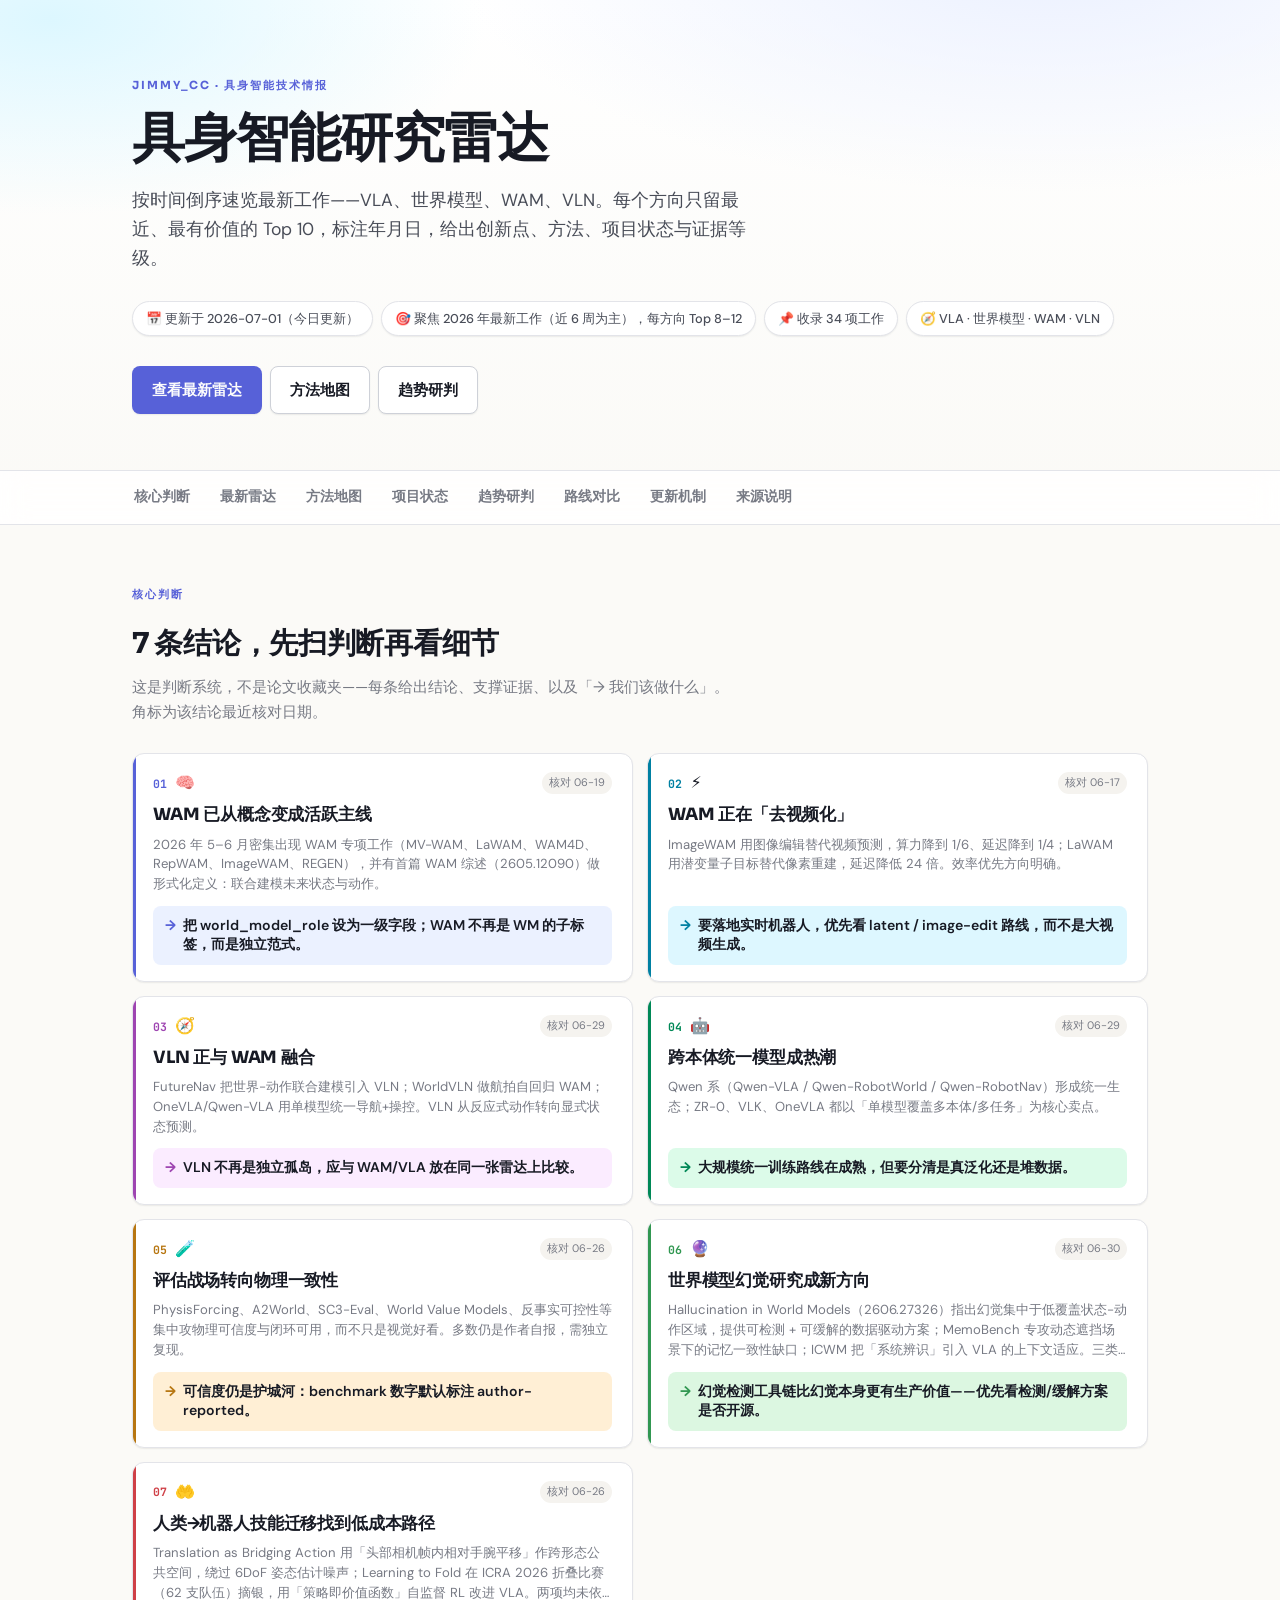
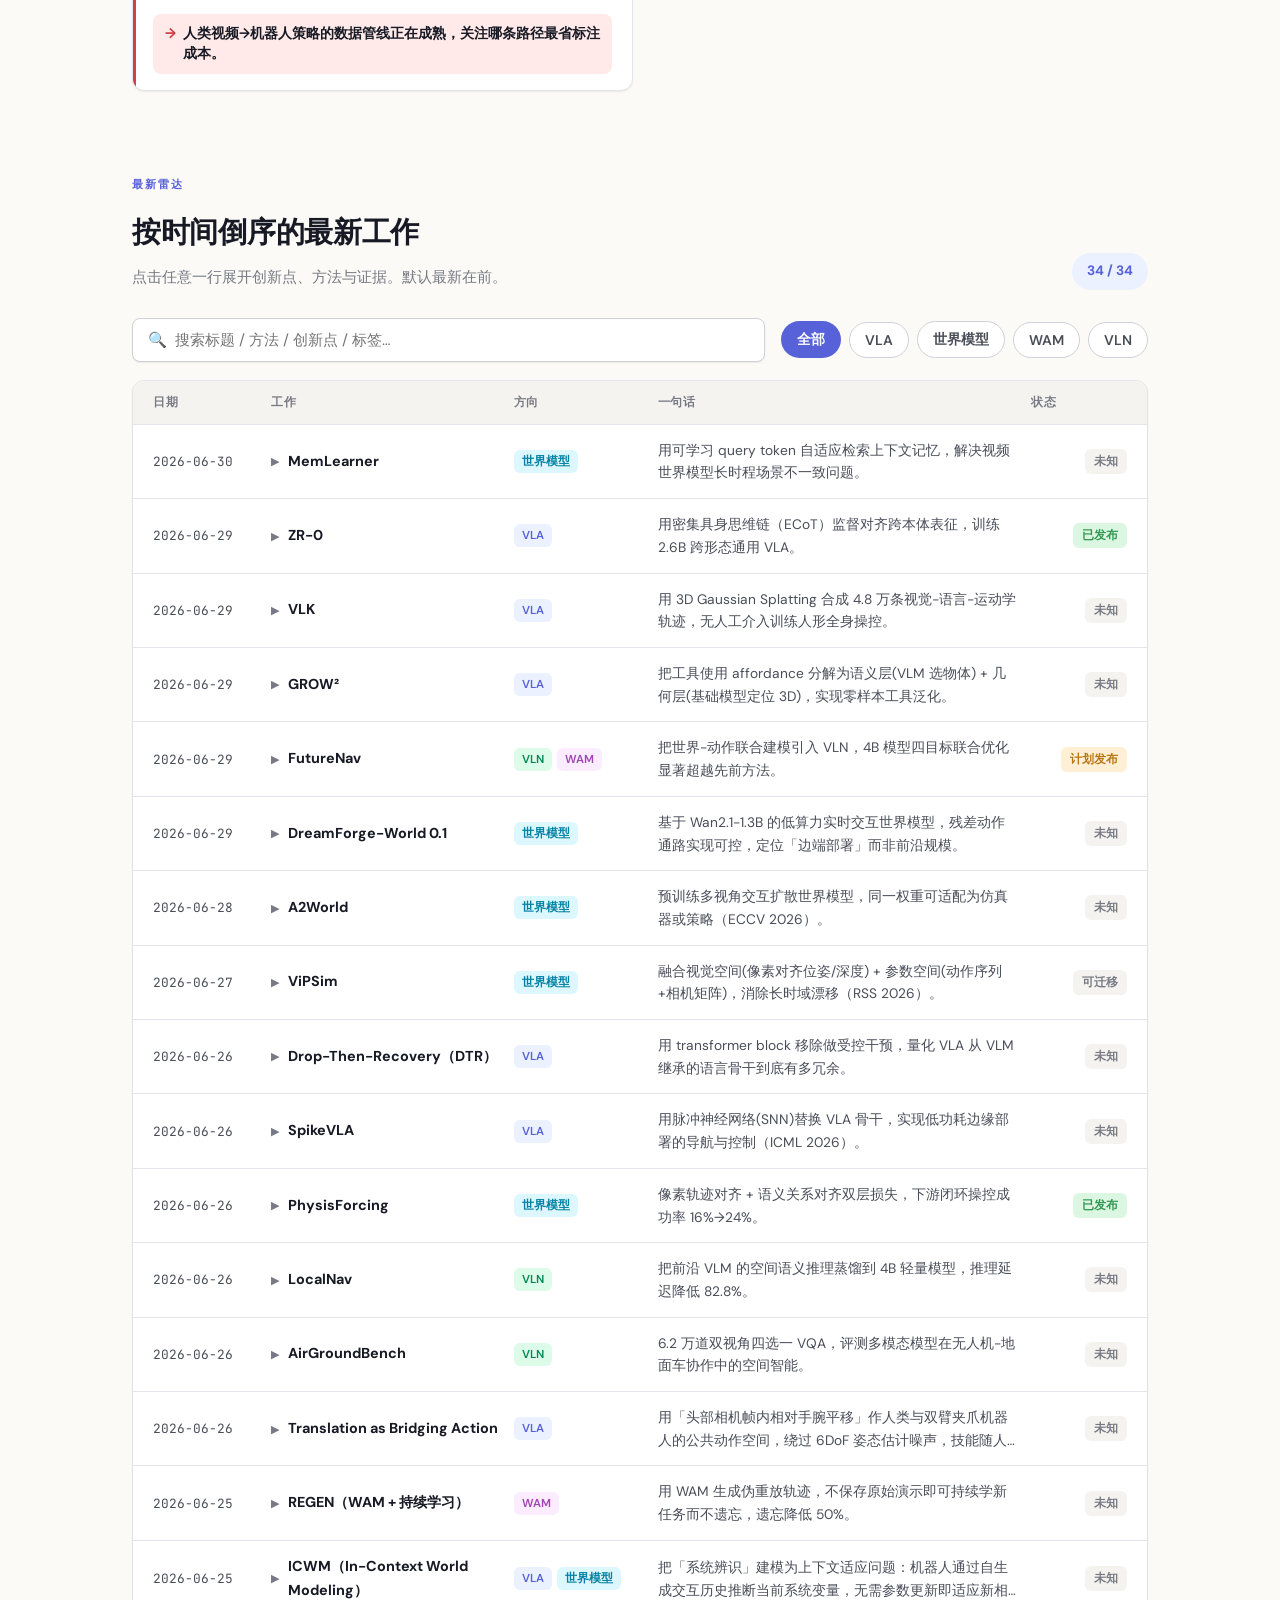
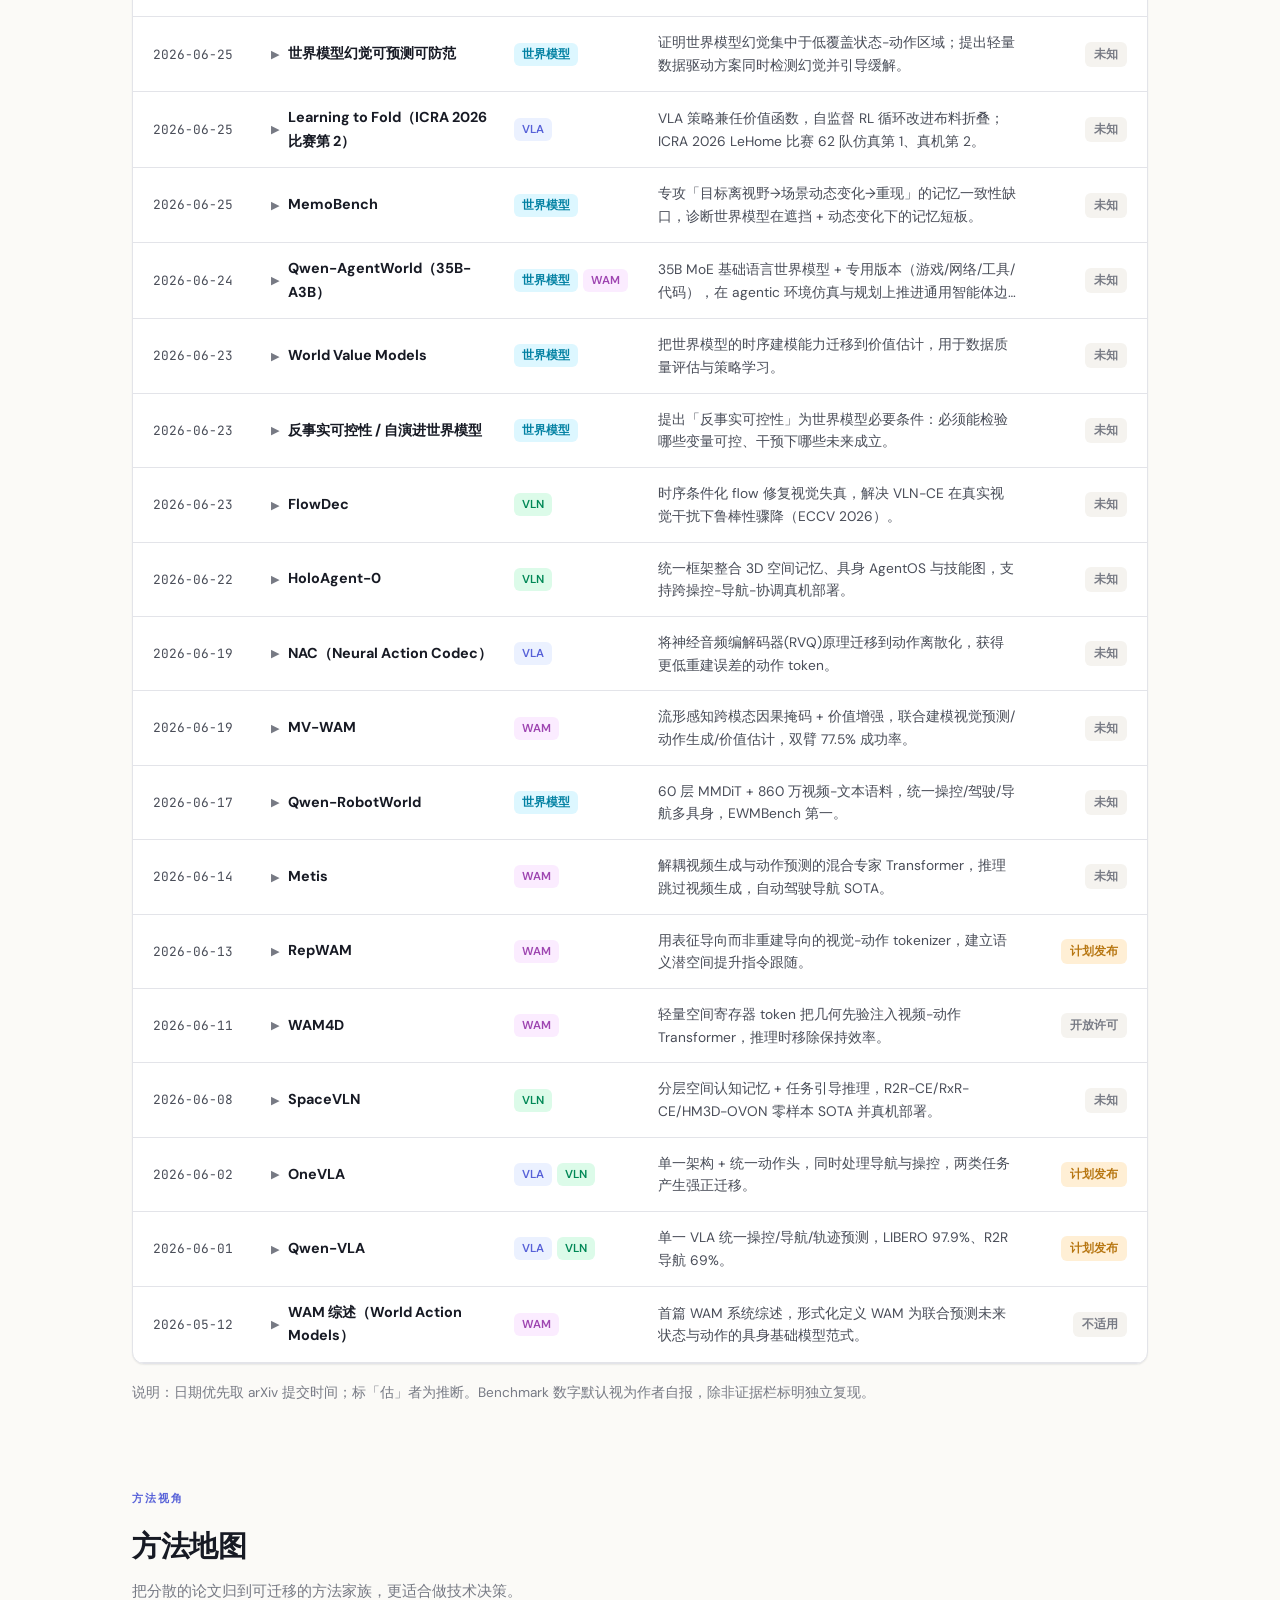
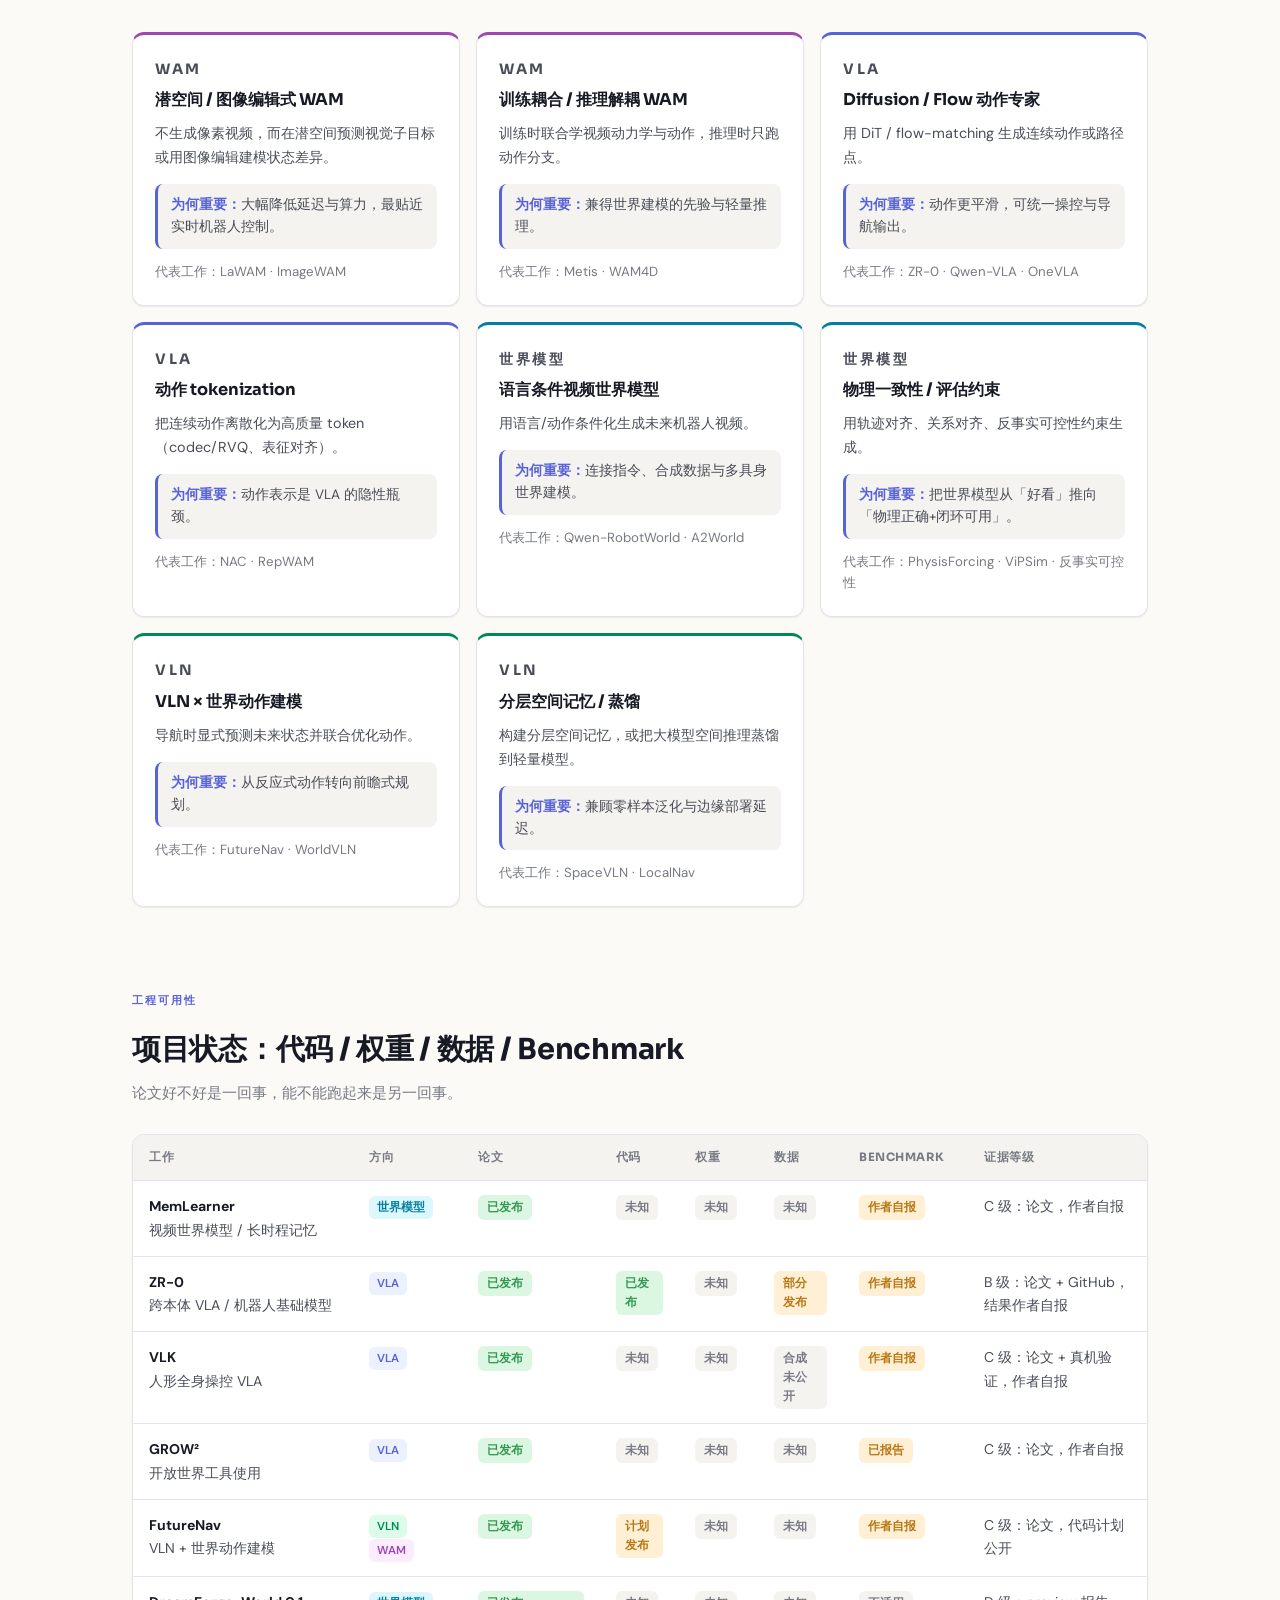
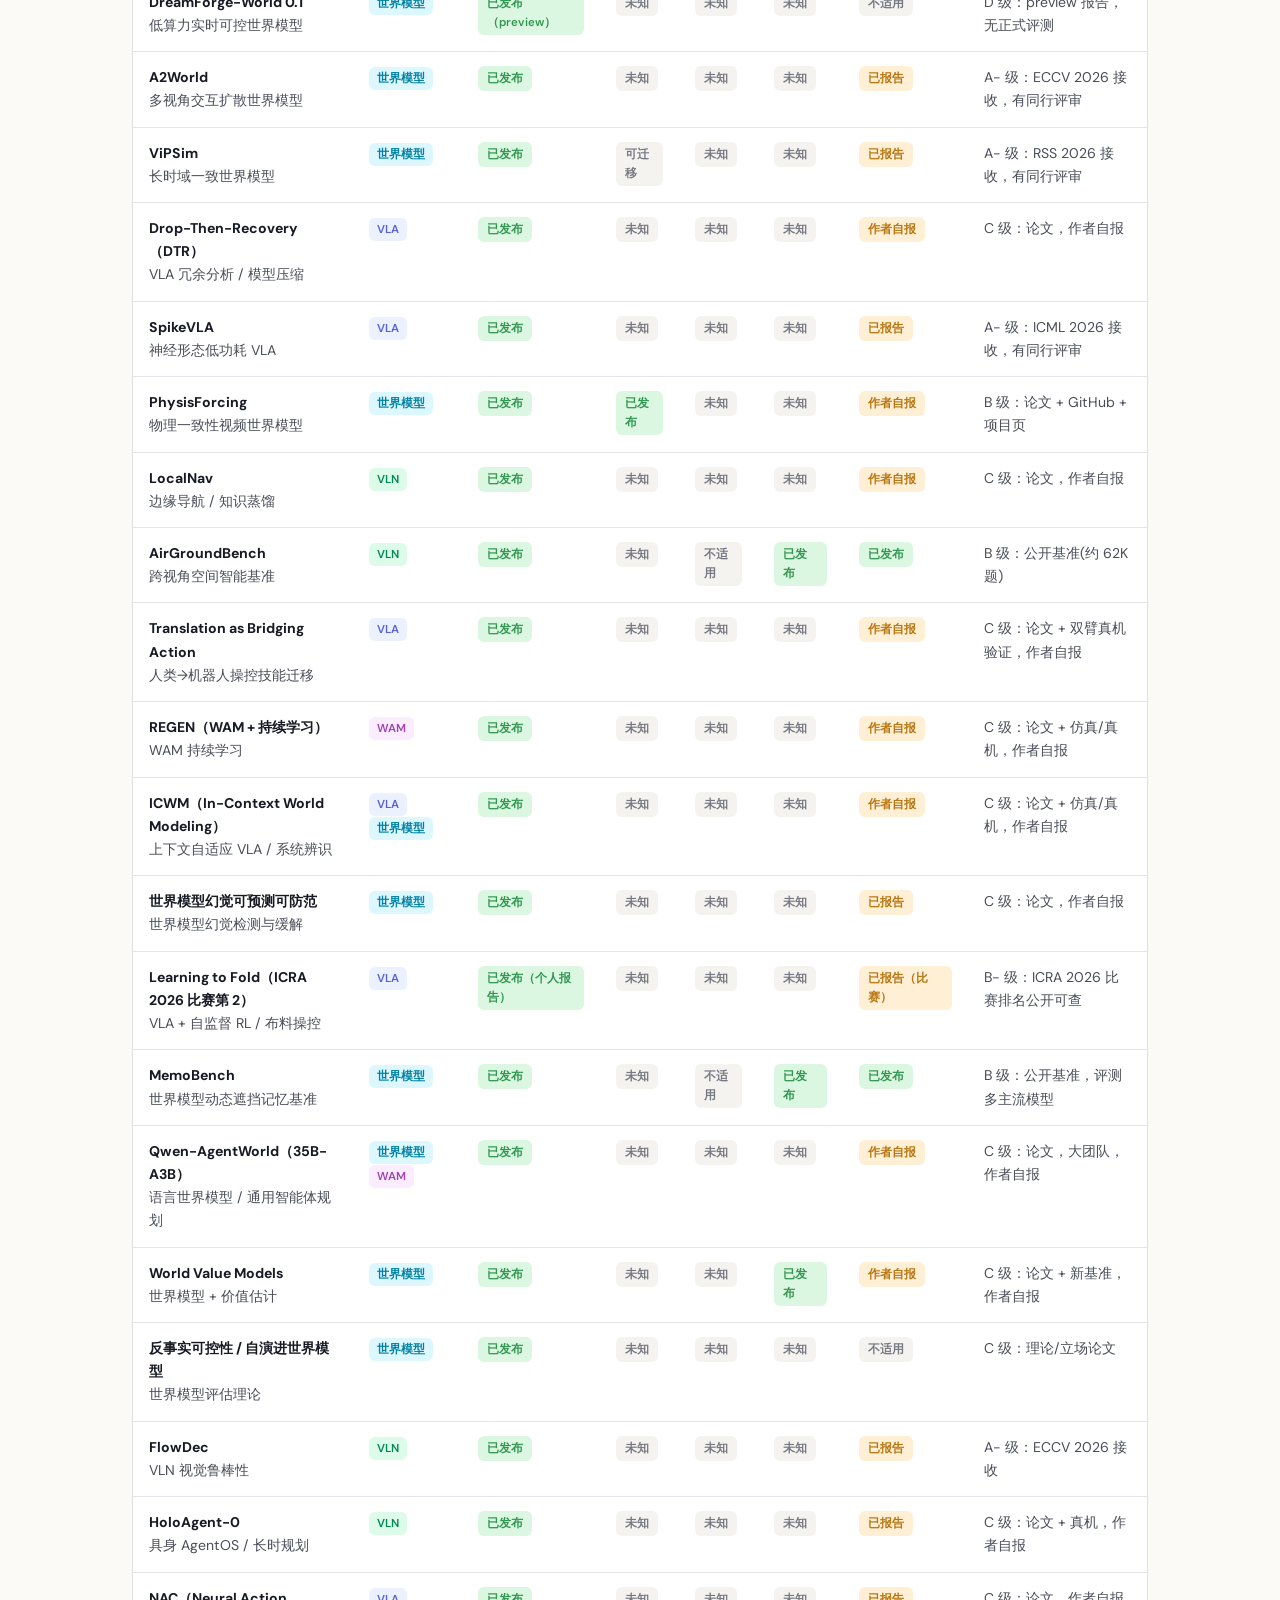
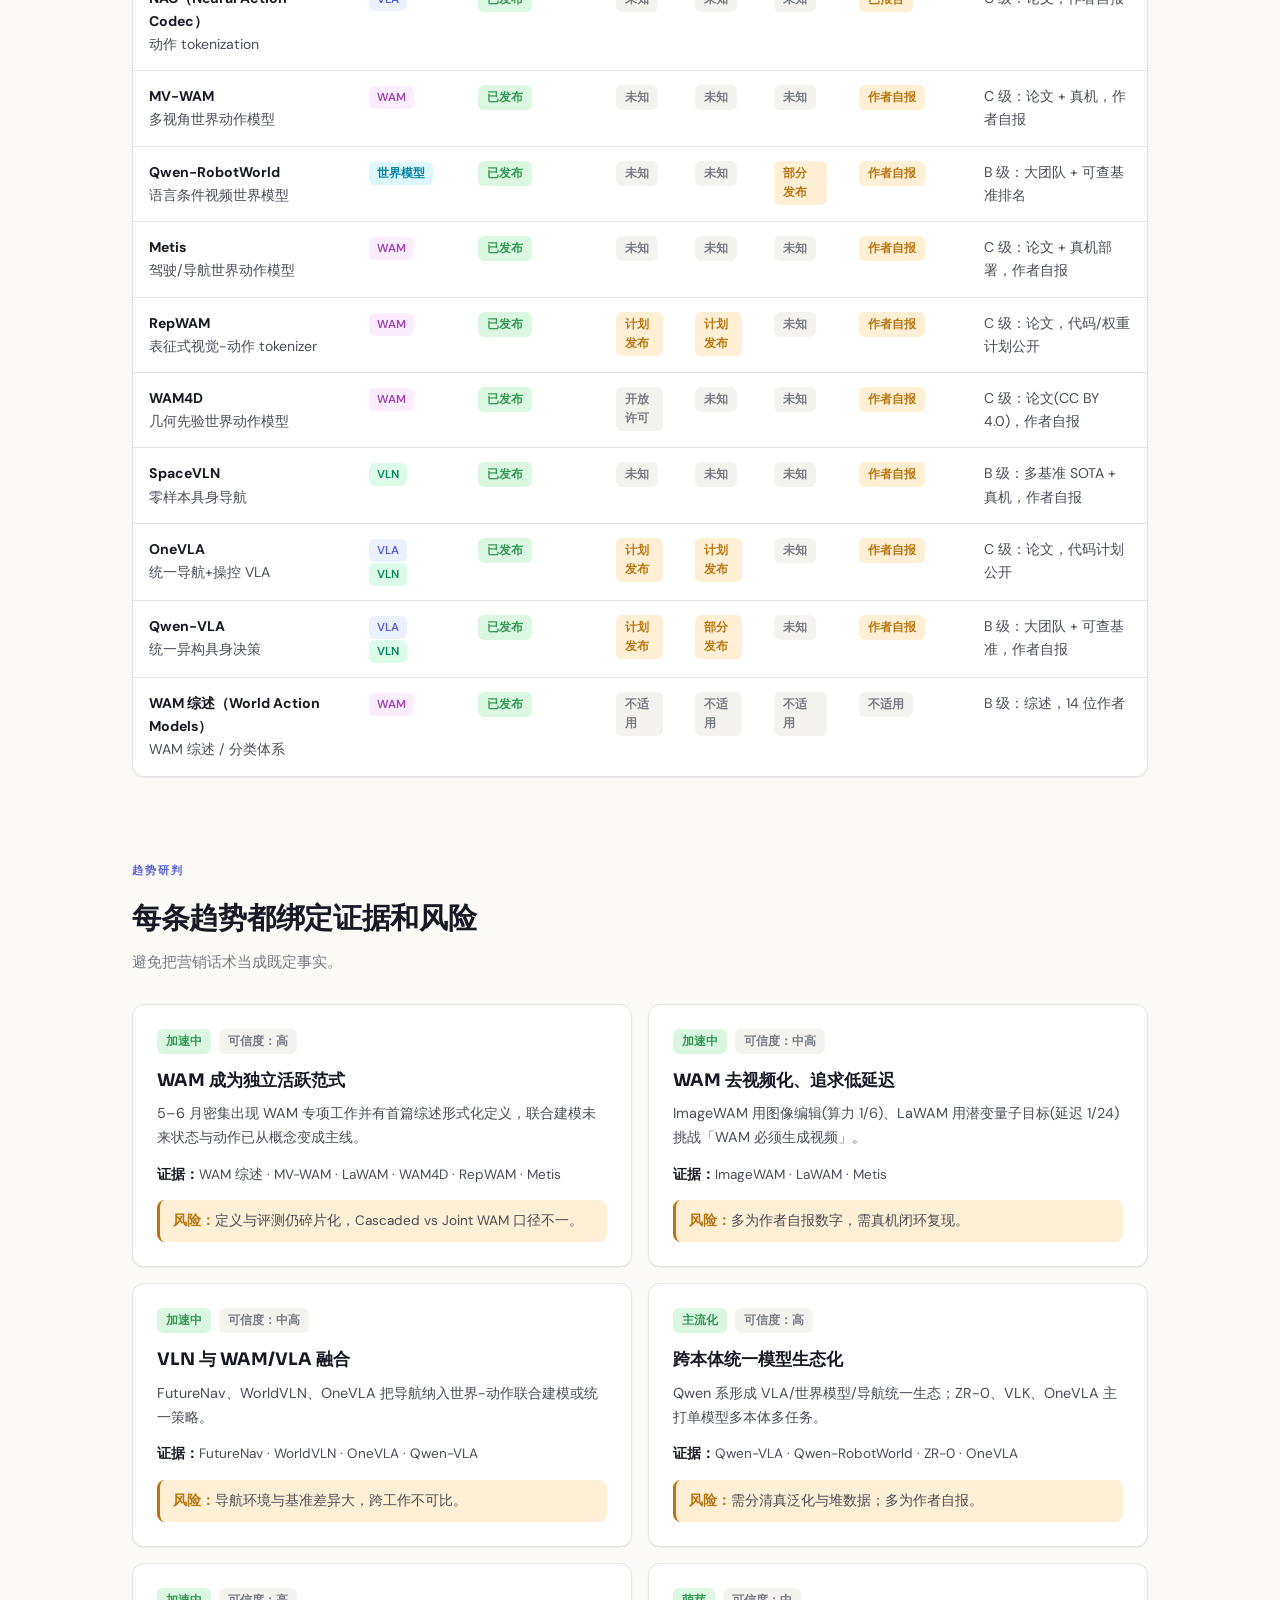
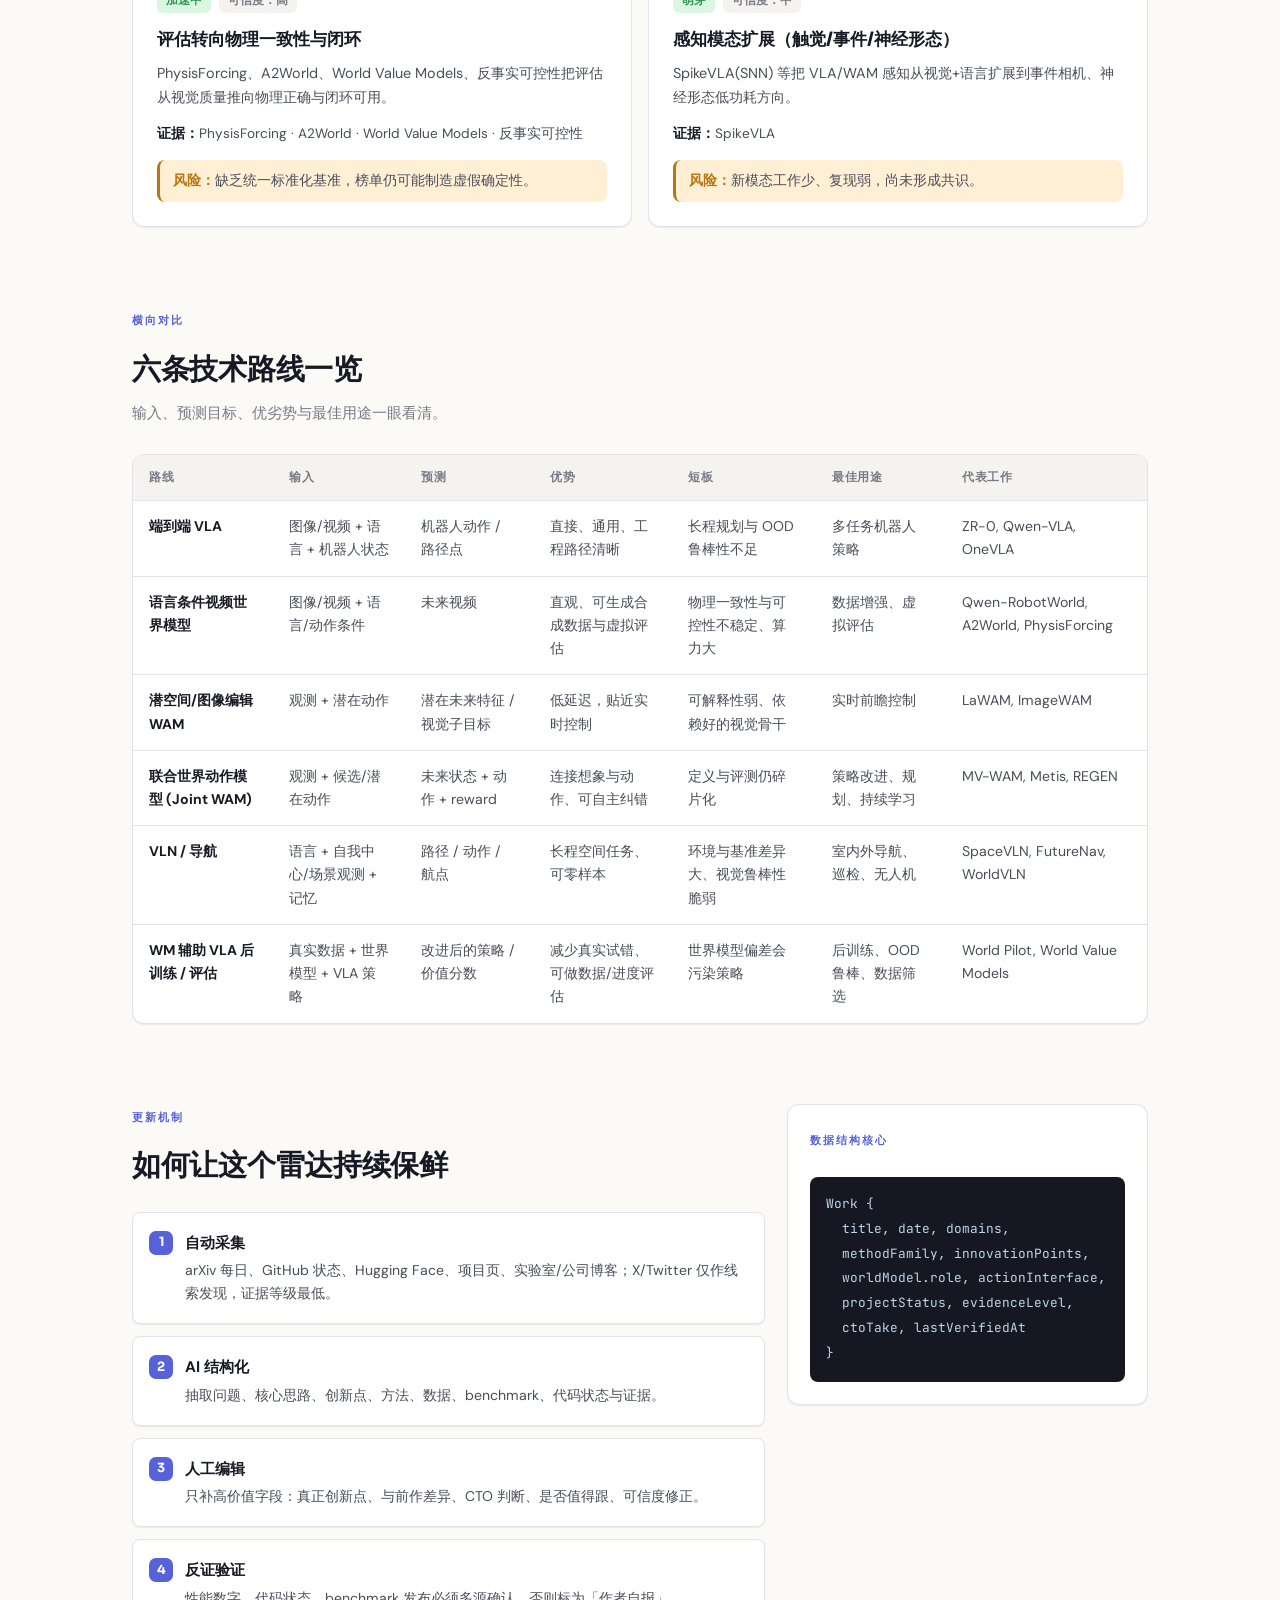
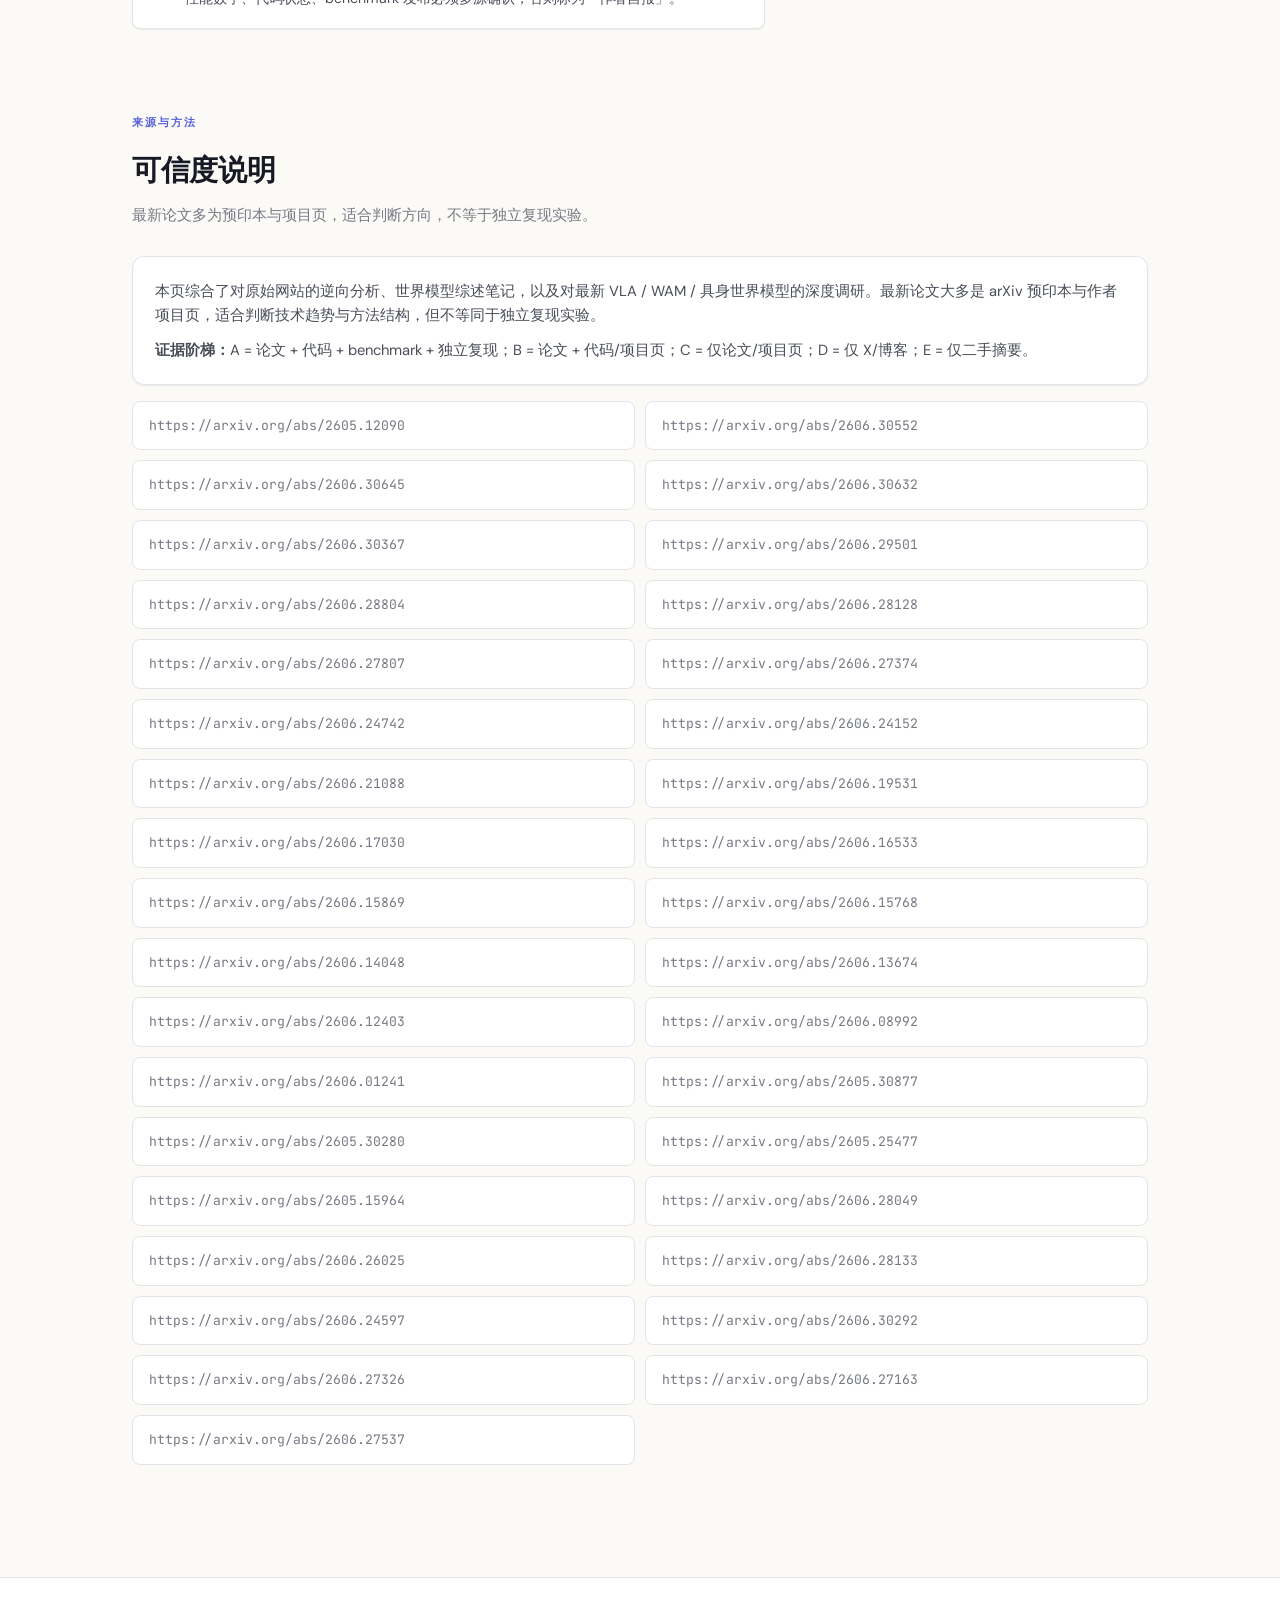
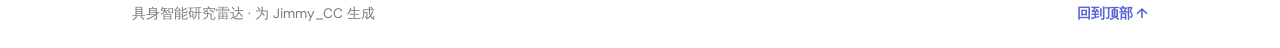
==== commit b0a9128a: "redesign 核心判断: judgment-ledger layout + brief.since field" ====
--- a/index.html
+++ b/index.html
@@ -151,16 +151,33 @@
 .count-pill { flex: 0 0 auto; background: var(--vla-soft); color: var(--vla); border-radius: 999px; padding: 7px 15px; font-weight: 700; font-size: 0.85rem; white-space: nowrap; }
 
 /* ---------- Brief cards ---------- */
-.brief-grid { display: grid; grid-template-columns: repeat(3, minmax(0, 1fr)); gap: 16px; }
+.brief-grid { display: grid; grid-template-columns: repeat(2, minmax(0, 1fr)); gap: 14px; }
 .brief-card {
+  position: relative; display: flex; flex-direction: column;
   background: var(--surface); border: 1px solid var(--line);
-  border-radius: var(--r); padding: 22px;
-  box-shadow: var(--shadow-sm); transition: transform var(--t-fast), box-shadow var(--t-fast);
-}
-.brief-card:hover { transform: translateY(-2px); box-shadow: var(--shadow-md); }
-.brief-icon { width: 40px; height: 40px; display: grid; place-items: center; border-radius: 10px; font-size: 1.3rem; background: var(--vla-soft); margin-bottom: 14px; }
-.brief-card h3 { margin: 0 0 8px; font-size: 1.02rem; font-weight: 700; color: var(--ink); line-height: 1.35; }
-.brief-card p { margin: 0; color: var(--ink-soft); font-size: 0.9rem; }
+  border-radius: var(--r); padding: 18px 20px 16px;
+  box-shadow: var(--shadow-sm); transition: transform var(--t-fast), box-shadow var(--t-fast), border-color var(--t-fast);
+  overflow: hidden;
+}
+.brief-card::before {
+  content: ""; position: absolute; left: 0; top: 0; bottom: 0; width: 3px; background: var(--accent);
+}
+.brief-card:hover { transform: translateY(-2px); box-shadow: var(--shadow-md); border-color: var(--accent); }
+.brief-top { display: flex; align-items: center; gap: 8px; margin-bottom: 10px; }
+.brief-idx { font-family: "JetBrains Mono", ui-monospace, SFMono-Regular, Menlo, monospace; font-size: 0.72rem; font-weight: 700; color: var(--accent); letter-spacing: 0.02em; }
+.brief-icon { font-size: 1rem; line-height: 1; }
+.brief-since { margin-left: auto; font-size: 0.68rem; color: var(--muted); background: var(--bg-sunk); padding: 2px 7px; border-radius: 20px; white-space: nowrap; }
+.brief-claim { margin: 0 0 8px; font-size: 1.06rem; font-weight: 750; color: var(--ink); line-height: 1.32; letter-spacing: -0.01em; }
+.brief-evidence {
+  margin: 0 0 12px; color: var(--muted); font-size: 0.82rem; line-height: 1.5;
+  display: -webkit-box; -webkit-line-clamp: 3; -webkit-box-orient: vertical; overflow: hidden;
+}
+.brief-action {
+  margin-top: auto; display: flex; gap: 7px; align-items: baseline;
+  color: var(--ink); font-size: 0.88rem; font-weight: 600; line-height: 1.4;
+  background: var(--accent-soft); border-radius: var(--r-sm); padding: 10px 12px;
+}
+.brief-arrow { color: var(--accent); font-weight: 800; flex-shrink: 0; }
 .cto-take, .risk-box {
   margin-top: 14px; color: var(--ink-soft); background: var(--bg-sunk);
   border-radius: var(--r-sm); padding: 10px 13px; font-size: 0.85rem;
@@ -357,8 +374,8 @@
     <section id="brief" class="section">
       <div class="section-heading">
         <p class="section-kicker">核心判断</p>
-        <h2>先看<span id="brief-count"></span>条结论，再看细节</h2>
-        <p class="section-lead">这是判断系统，不是论文收藏夹——决定我们把注意力放在哪里。</p>
+        <h2><span id="brief-count"></span> 条结论，先扫判断再看细节</h2>
+        <p class="section-lead">这是判断系统，不是论文收藏夹——每条给出结论、支撑证据、以及「→ 我们该做什么」。角标为该结论最近核对日期。</p>
       </div>
       <div class="brief-grid" id="brief-grid"></div>
     </section>
@@ -511,43 +528,50 @@
    "title": "WAM 已从概念变成活跃主线",
    "icon": "🧠",
    "body": "2026 年 5–6 月密集出现 WAM 专项工作（MV-WAM、LaWAM、WAM4D、RepWAM、ImageWAM、REGEN），并有首篇 WAM 综述（2605.12090）做形式化定义：联合建模未来状态与动作。",
-   "take": "把 world_model_role 设为一级字段；WAM 不再是 WM 的子标签，而是独立范式。"
+   "take": "把 world_model_role 设为一级字段；WAM 不再是 WM 的子标签，而是独立范式。",
+   "since": "06-19"
   },
   {
    "title": "WAM 正在「去视频化」",
    "icon": "⚡",
    "body": "ImageWAM 用图像编辑替代视频预测，算力降到 1/6、延迟降到 1/4；LaWAM 用潜变量子目标替代像素重建，延迟降低 24 倍。效率优先方向明确。",
-   "take": "要落地实时机器人，优先看 latent / image-edit 路线，而不是大视频生成。"
+   "take": "要落地实时机器人，优先看 latent / image-edit 路线，而不是大视频生成。",
+   "since": "06-17"
   },
   {
    "title": "VLN 正与 WAM 融合",
    "icon": "🧭",
    "body": "FutureNav 把世界-动作联合建模引入 VLN；WorldVLN 做航拍自回归 WAM；OneVLA/Qwen-VLA 用单模型统一导航+操控。VLN 从反应式动作转向显式状态预测。",
-   "take": "VLN 不再是独立孤岛，应与 WAM/VLA 放在同一张雷达上比较。"
+   "take": "VLN 不再是独立孤岛，应与 WAM/VLA 放在同一张雷达上比较。",
+   "since": "06-29"
   },
   {
    "title": "跨本体统一模型成热潮",
    "icon": "🤖",
    "body": "Qwen 系（Qwen-VLA / Qwen-RobotWorld / Qwen-RobotNav）形成统一生态；ZR-0、VLK、OneVLA 都以「单模型覆盖多本体/多任务」为核心卖点。",
-   "take": "大规模统一训练路线在成熟，但要分清是真泛化还是堆数据。"
+   "take": "大规模统一训练路线在成熟，但要分清是真泛化还是堆数据。",
+   "since": "06-29"
   },
   {
    "title": "评估战场转向物理一致性",
    "icon": "🧪",
    "body": "PhysisForcing、A2World、SC3-Eval、World Value Models、反事实可控性等集中攻物理可信度与闭环可用，而不只是视觉好看。多数仍是作者自报，需独立复现。",
-   "take": "可信度仍是护城河：benchmark 数字默认标注 author-reported。"
+   "take": "可信度仍是护城河：benchmark 数字默认标注 author-reported。",
+   "since": "06-26"
   },
   {
    "title": "世界模型幻觉研究成新方向",
    "icon": "🔮",
    "body": "Hallucination in World Models（2606.27326）指出幻觉集中于低覆盖状态-动作区域，提供可检测 + 可缓解的数据驱动方案；MemoBench 专攻动态遮挡场景下的记忆一致性缺口；ICWM 把「系统辨识」引入 VLA 的上下文适应。三类工作共同把「世界模型到底在幻觉哪里」变成可量化问题。",
-   "take": "幻觉检测工具链比幻觉本身更有生产价值——优先看检测/缓解方案是否开源。"
+   "take": "幻觉检测工具链比幻觉本身更有生产价值——优先看检测/缓解方案是否开源。",
+   "since": "06-30"
   },
   {
    "title": "人类→机器人技能迁移找到低成本路径",
    "icon": "🤲",
    "body": "Translation as Bridging Action 用「头部相机帧内相对手腕平移」作跨形态公共空间，绕过 6DoF 姿态估计噪声；Learning to Fold 在 ICRA 2026 折叠比赛（62 支队伍）摘银，用「策略即价值函数」自监督 RL 改进 VLA。两项均未依赖昂贵遥操作硬件。",
-   "take": "人类视频→机器人策略的数据管线正在成熟，关注哪条路径最省标注成本。"
+   "take": "人类视频→机器人策略的数据管线正在成熟，关注哪条路径最省标注成本。",
+   "since": "06-26"
   }
  ],
  "works": [
@@ -1854,16 +1878,26 @@
   ].map(x => `<span class="meta-chip">${escapeHtml(x)}</span>`).join('');
 }
 
+const BRIEF_ACCENTS = ['vla', 'wm', 'wam', 'vln', 'amber', 'green', 'red'];
+
 function renderBriefs() {
   const el = $('#brief-count');
   if (el) el.textContent = state.data.briefs.length;
-  $('#brief-grid').innerHTML = state.data.briefs.map(b => `
-    <article class="brief-card">
-      <div class="brief-icon">${escapeHtml(b.icon)}</div>
-      <h3>${escapeHtml(b.title)}</h3>
-      <p>${escapeHtml(b.body)}</p>
-      <div class="cto-take"><strong>CTO 判断：</strong>${escapeHtml(b.take)}</div>
-    </article>`).join('');
+  $('#brief-grid').innerHTML = state.data.briefs.map((b, i) => {
+    const accent = BRIEF_ACCENTS[i % BRIEF_ACCENTS.length];
+    const since = b.since ? `<span class="brief-since" title="该结论最近核对日期">核对 ${escapeHtml(b.since)}</span>` : '';
+    return `
+    <article class="brief-card" style="--accent: var(--${accent}); --accent-soft: var(--${accent}-soft)">
+      <div class="brief-top">
+        <span class="brief-idx">${String(i + 1).padStart(2, '0')}</span>
+        <span class="brief-icon">${escapeHtml(b.icon)}</span>
+        ${since}
+      </div>
+      <h3 class="brief-claim">${escapeHtml(b.title)}</h3>
+      <p class="brief-evidence">${escapeHtml(b.body)}</p>
+      <div class="brief-action"><span class="brief-arrow">→</span>${escapeHtml(b.take)}</div>
+    </article>`;
+  }).join('');
 }
 
 function workMatches(w) {
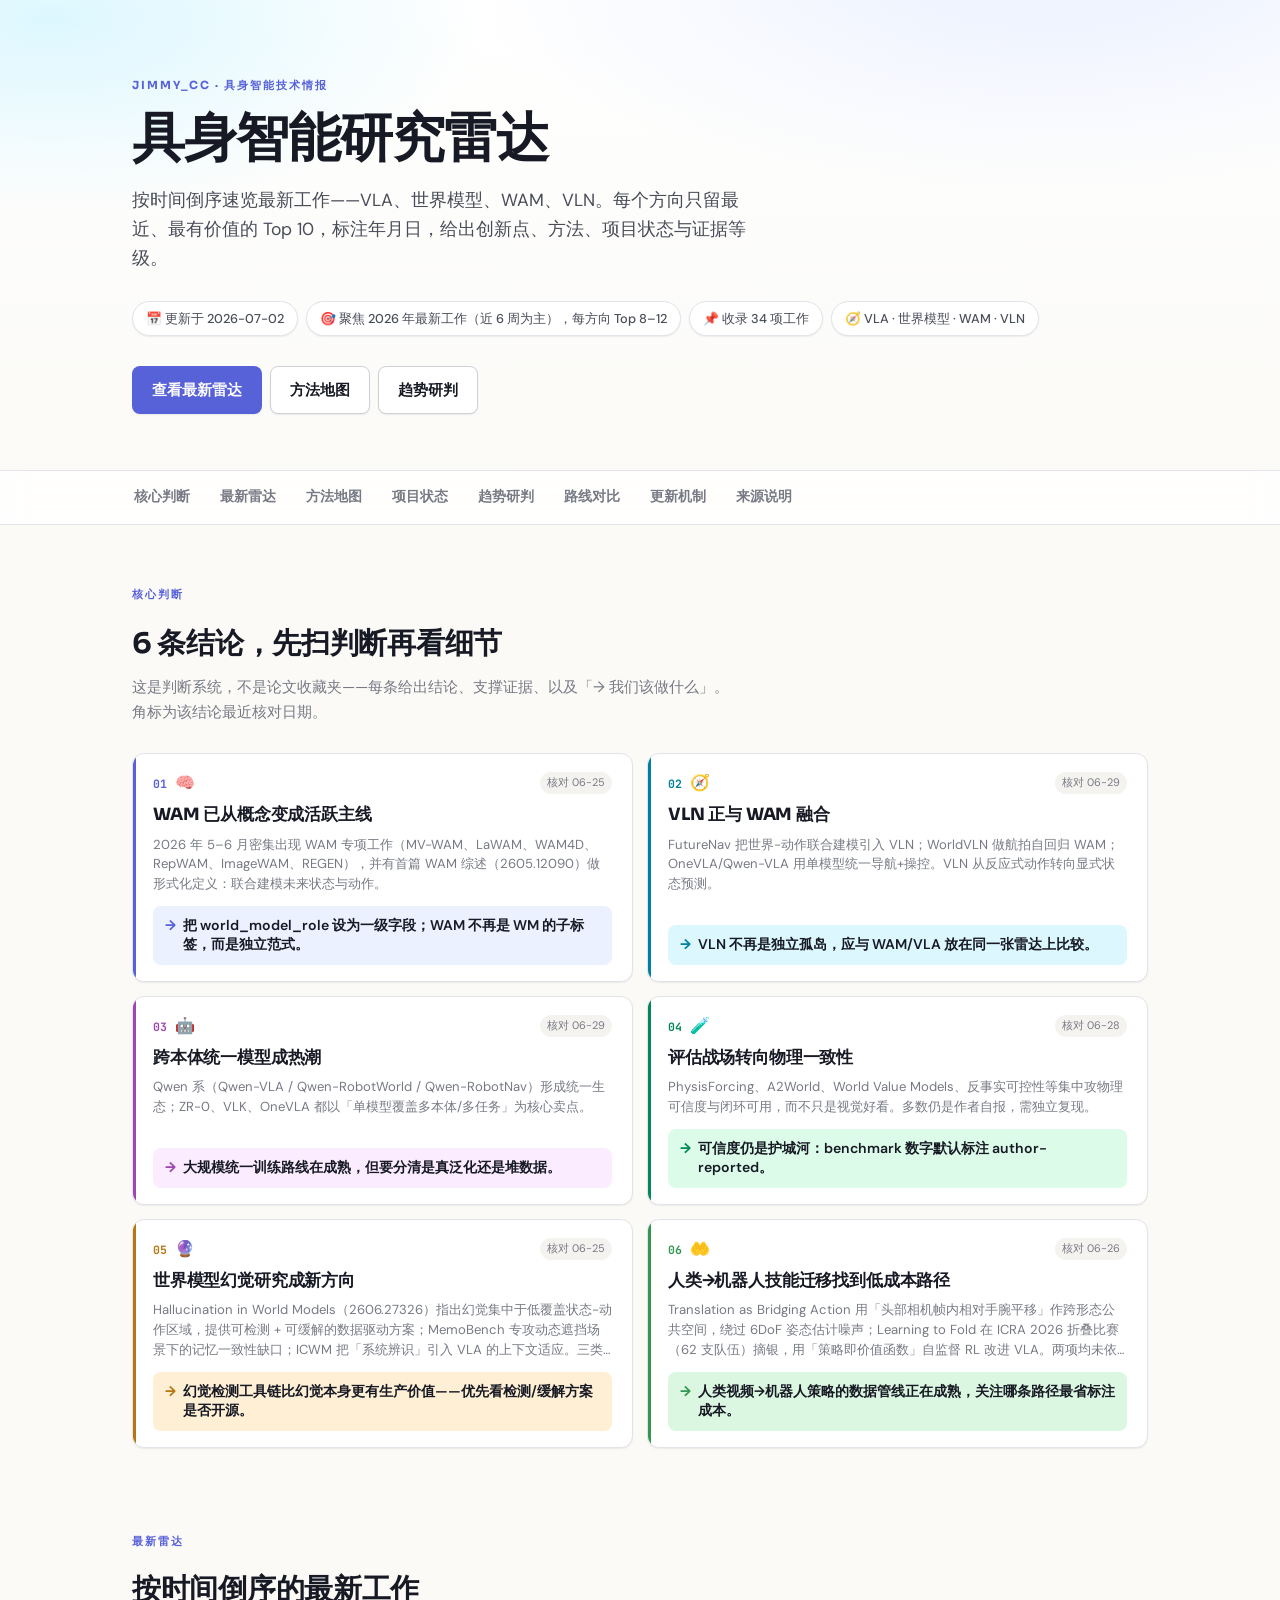
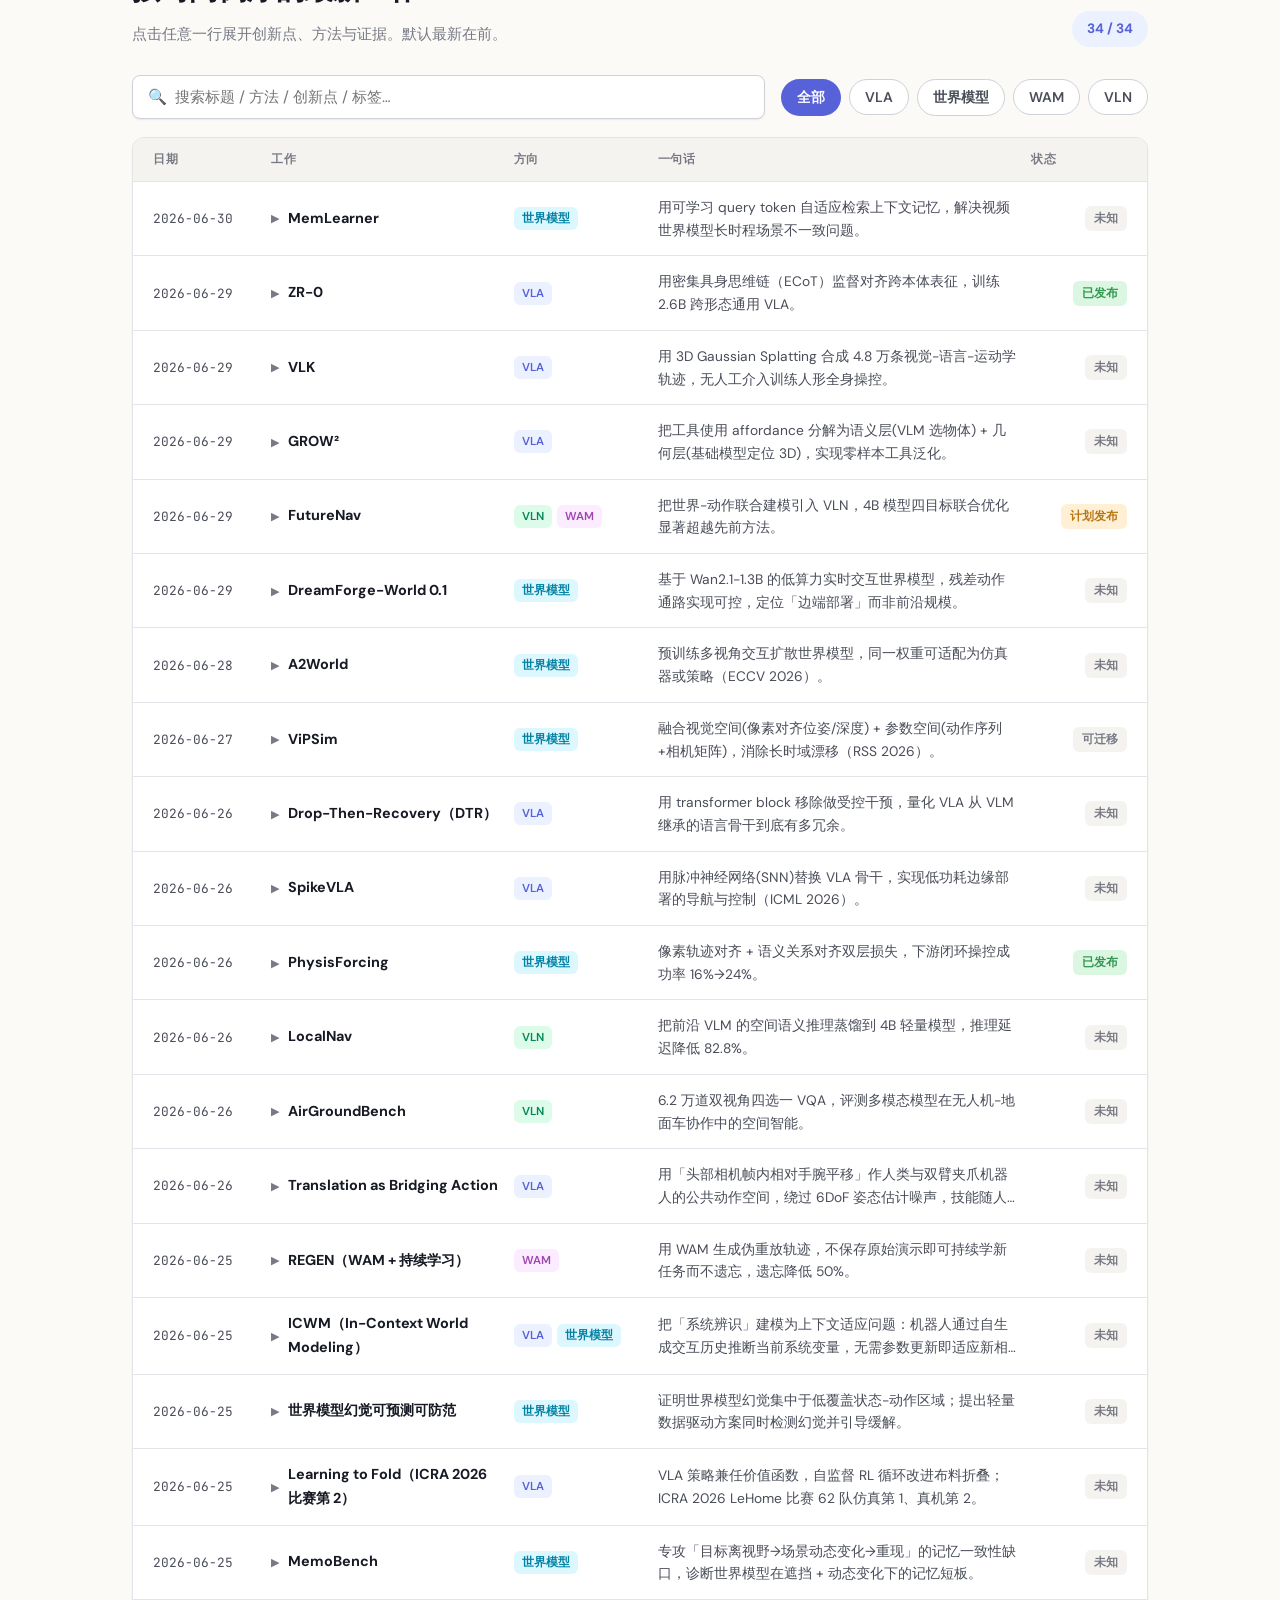
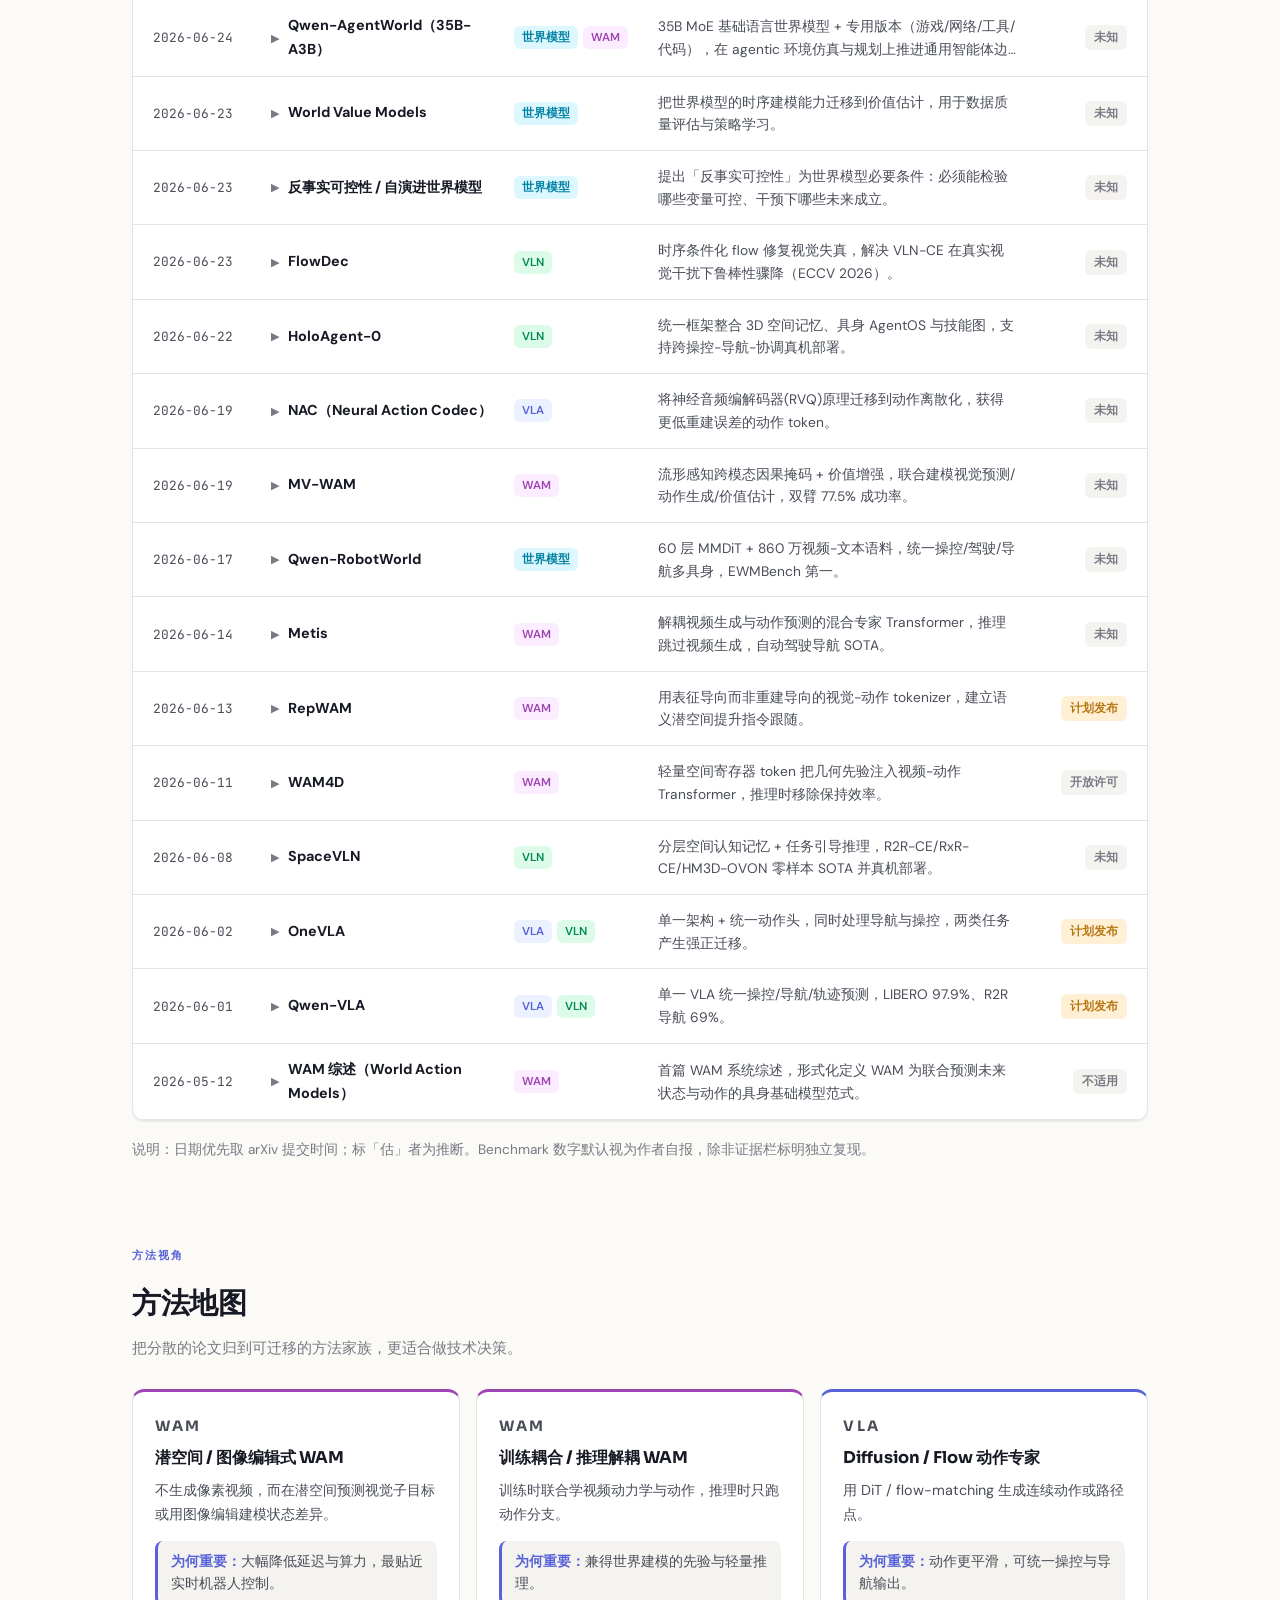
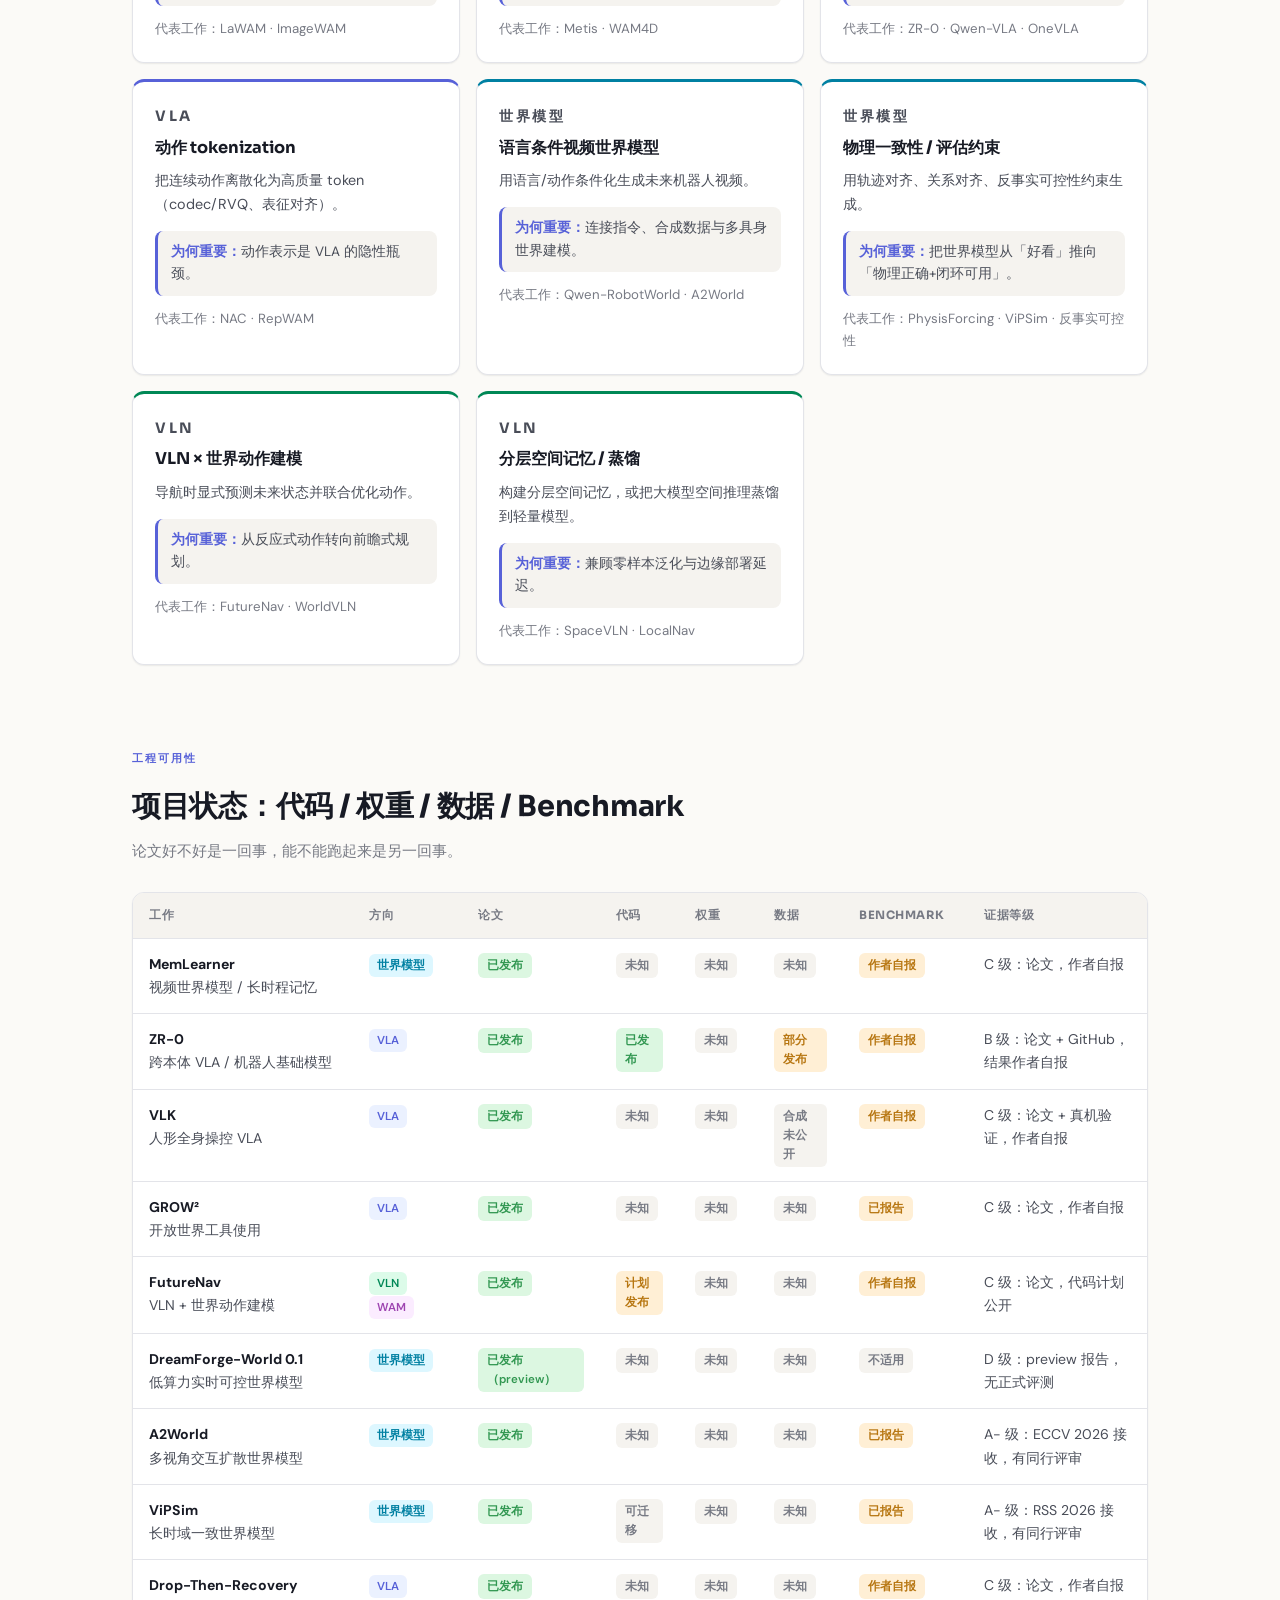
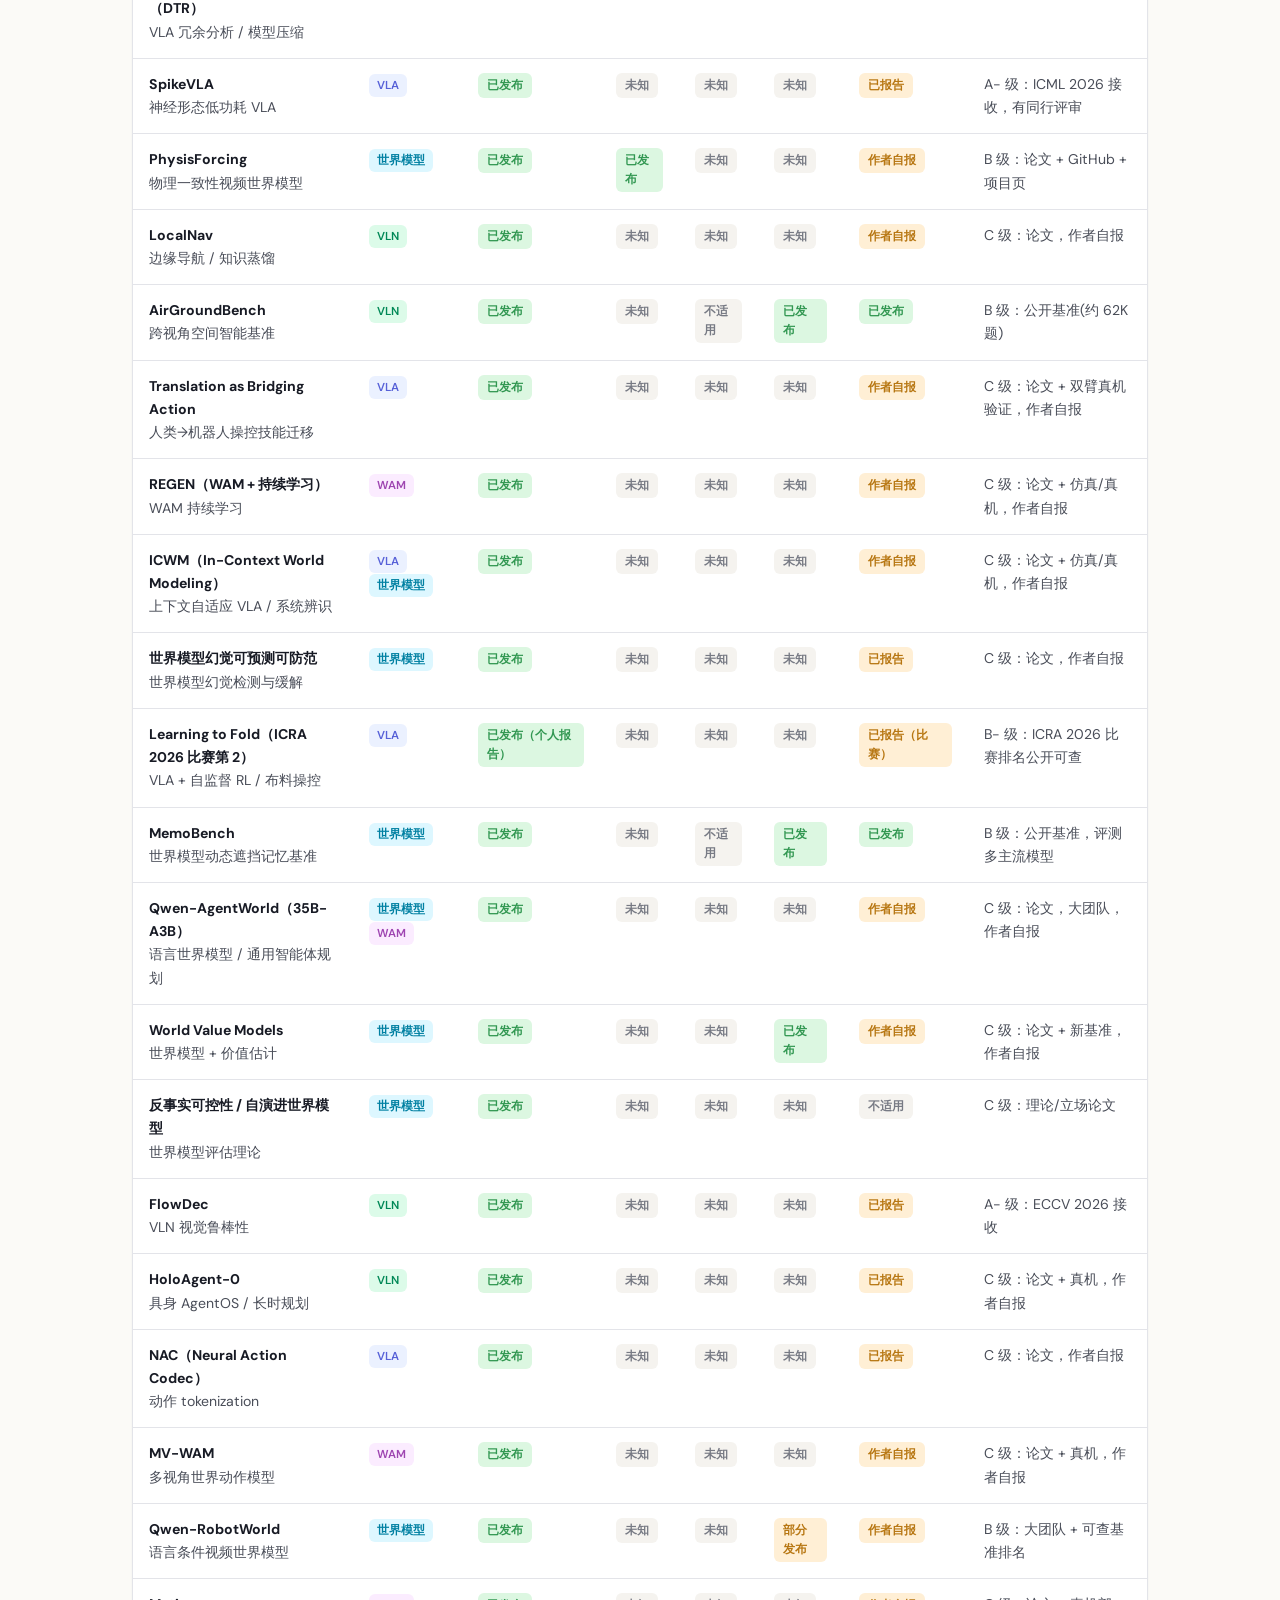
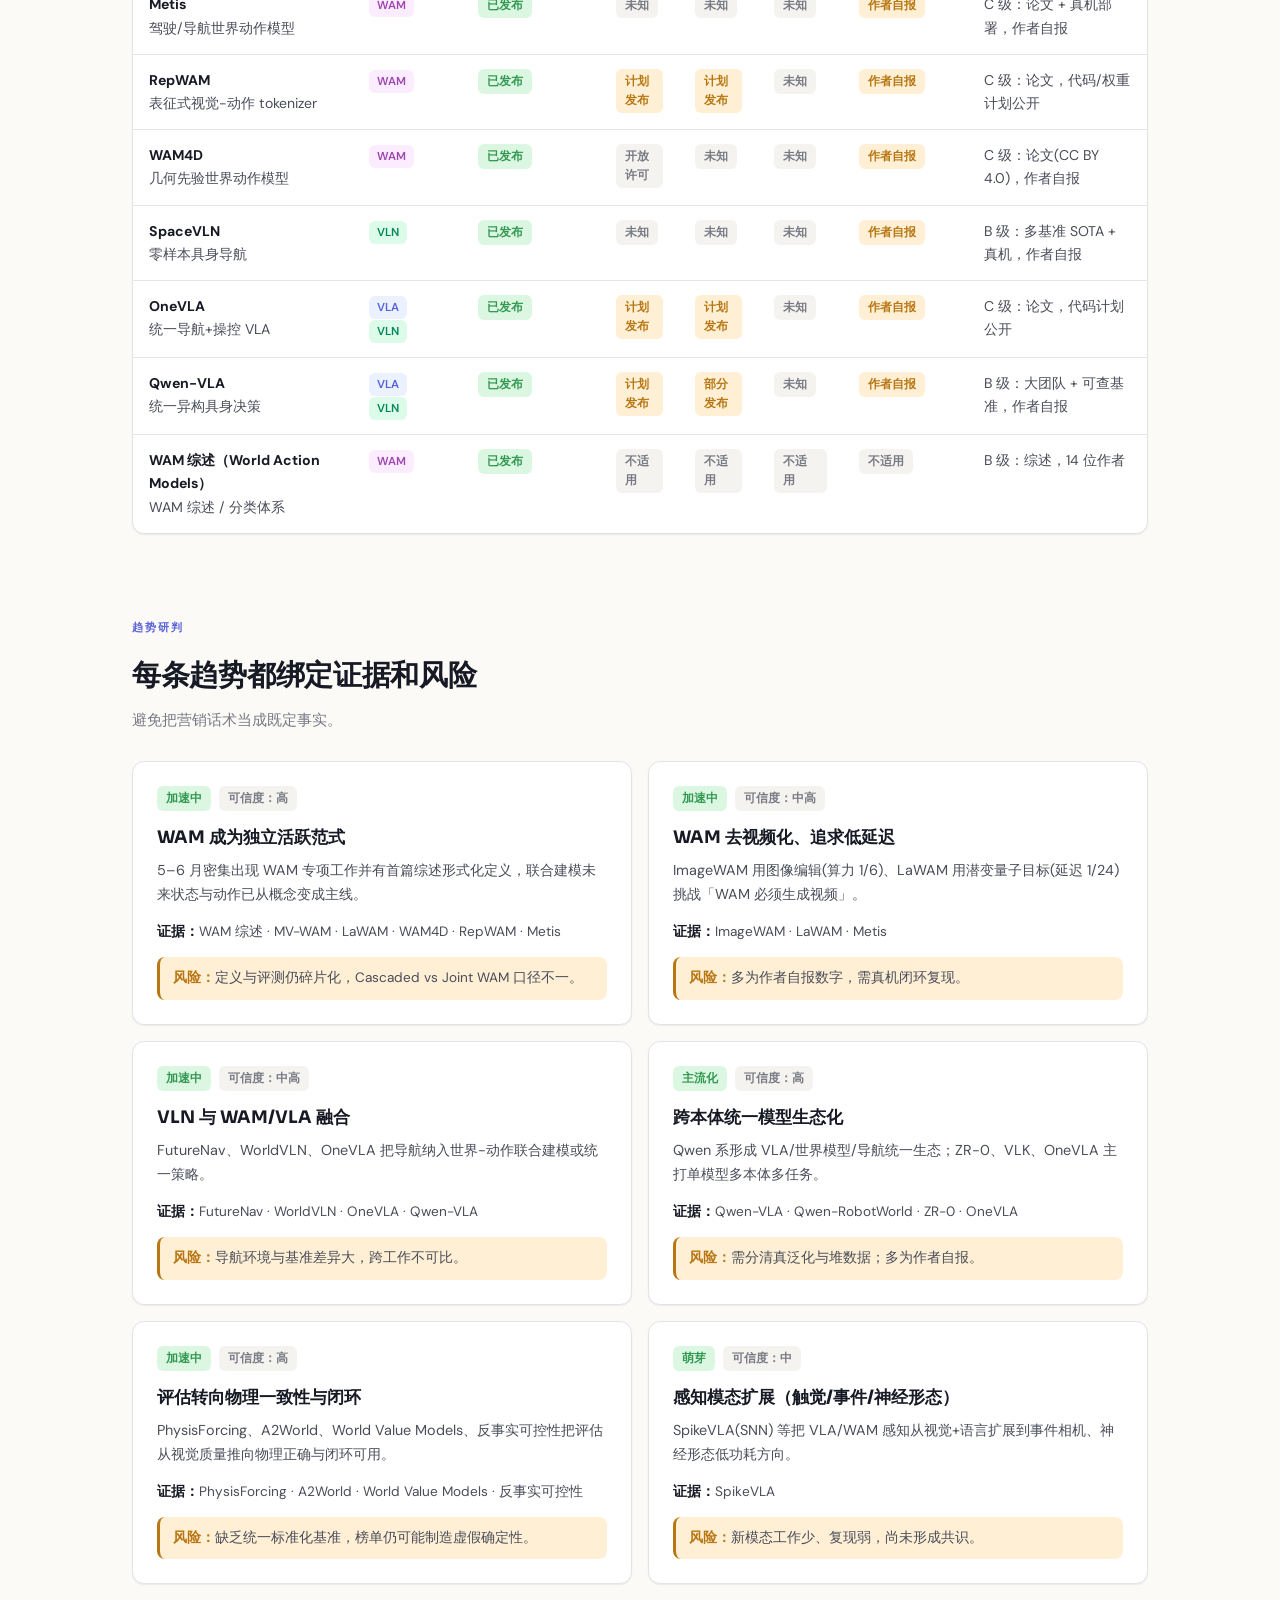
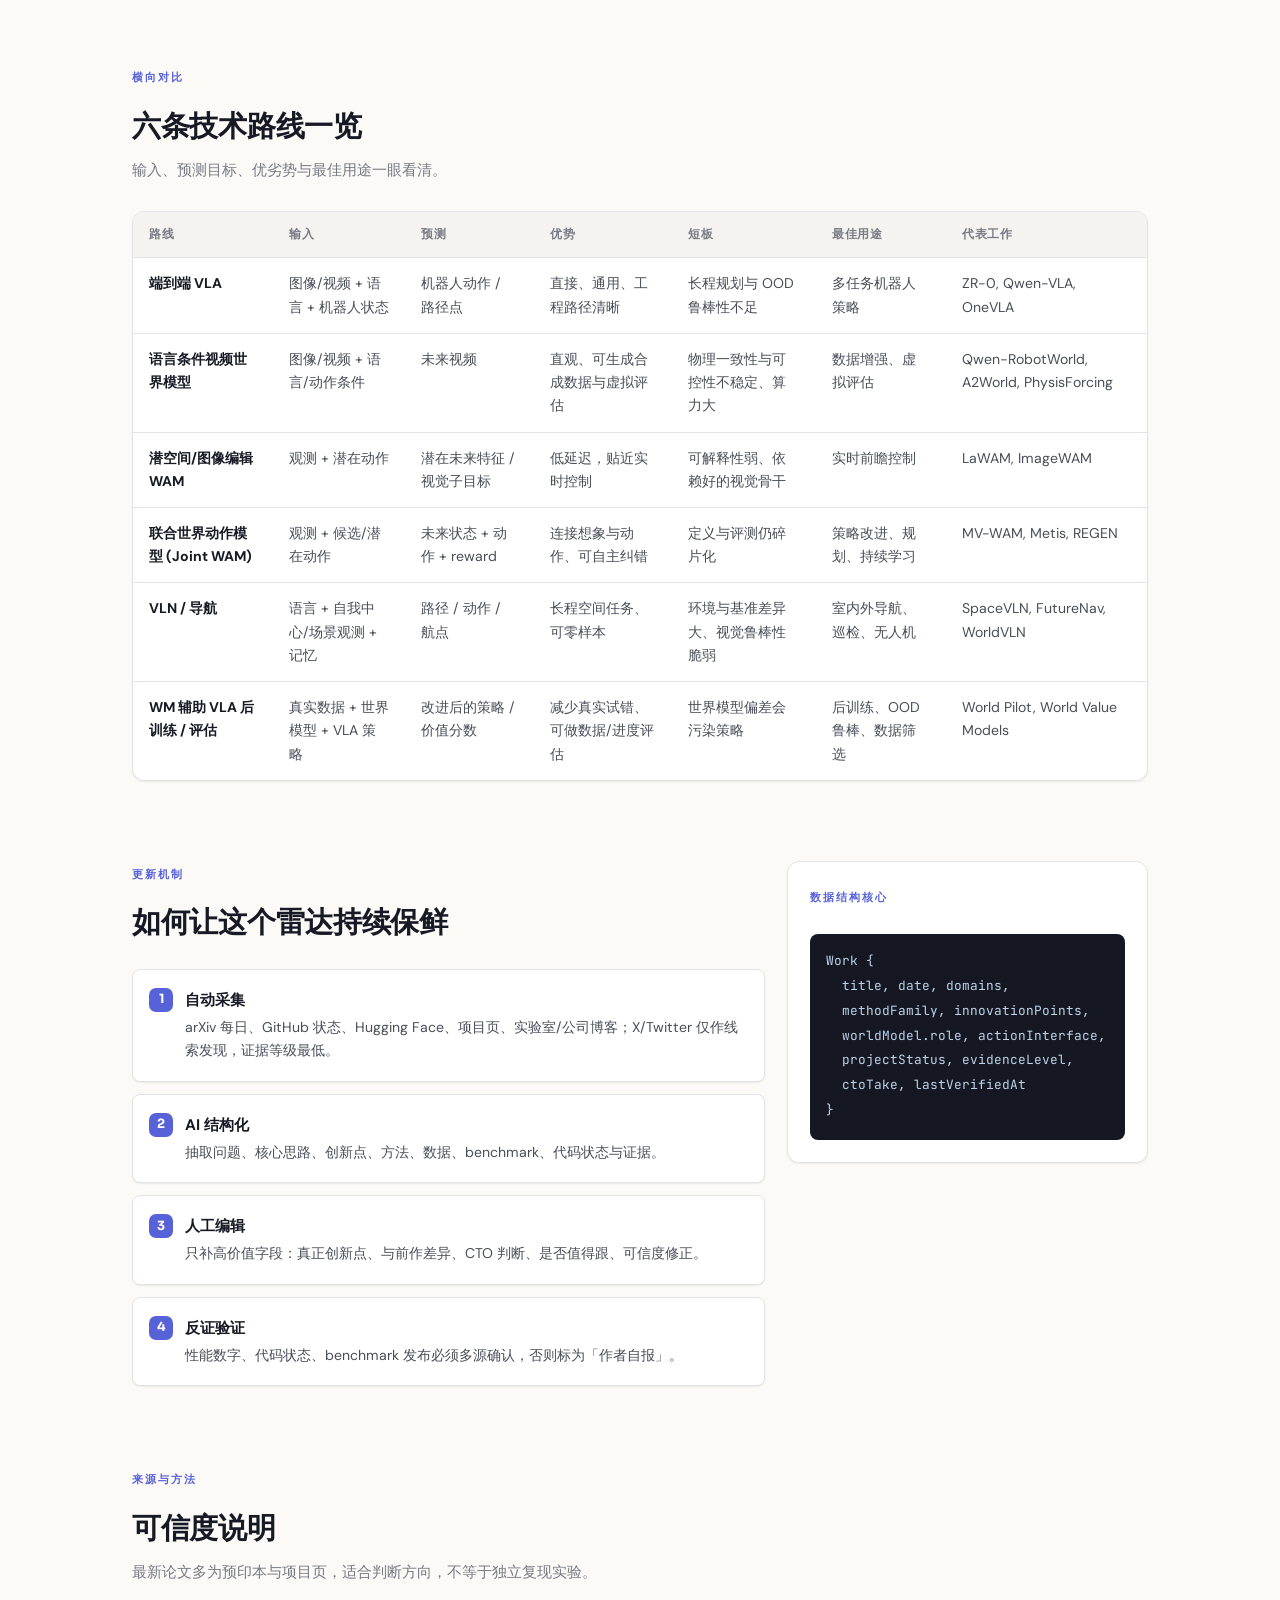
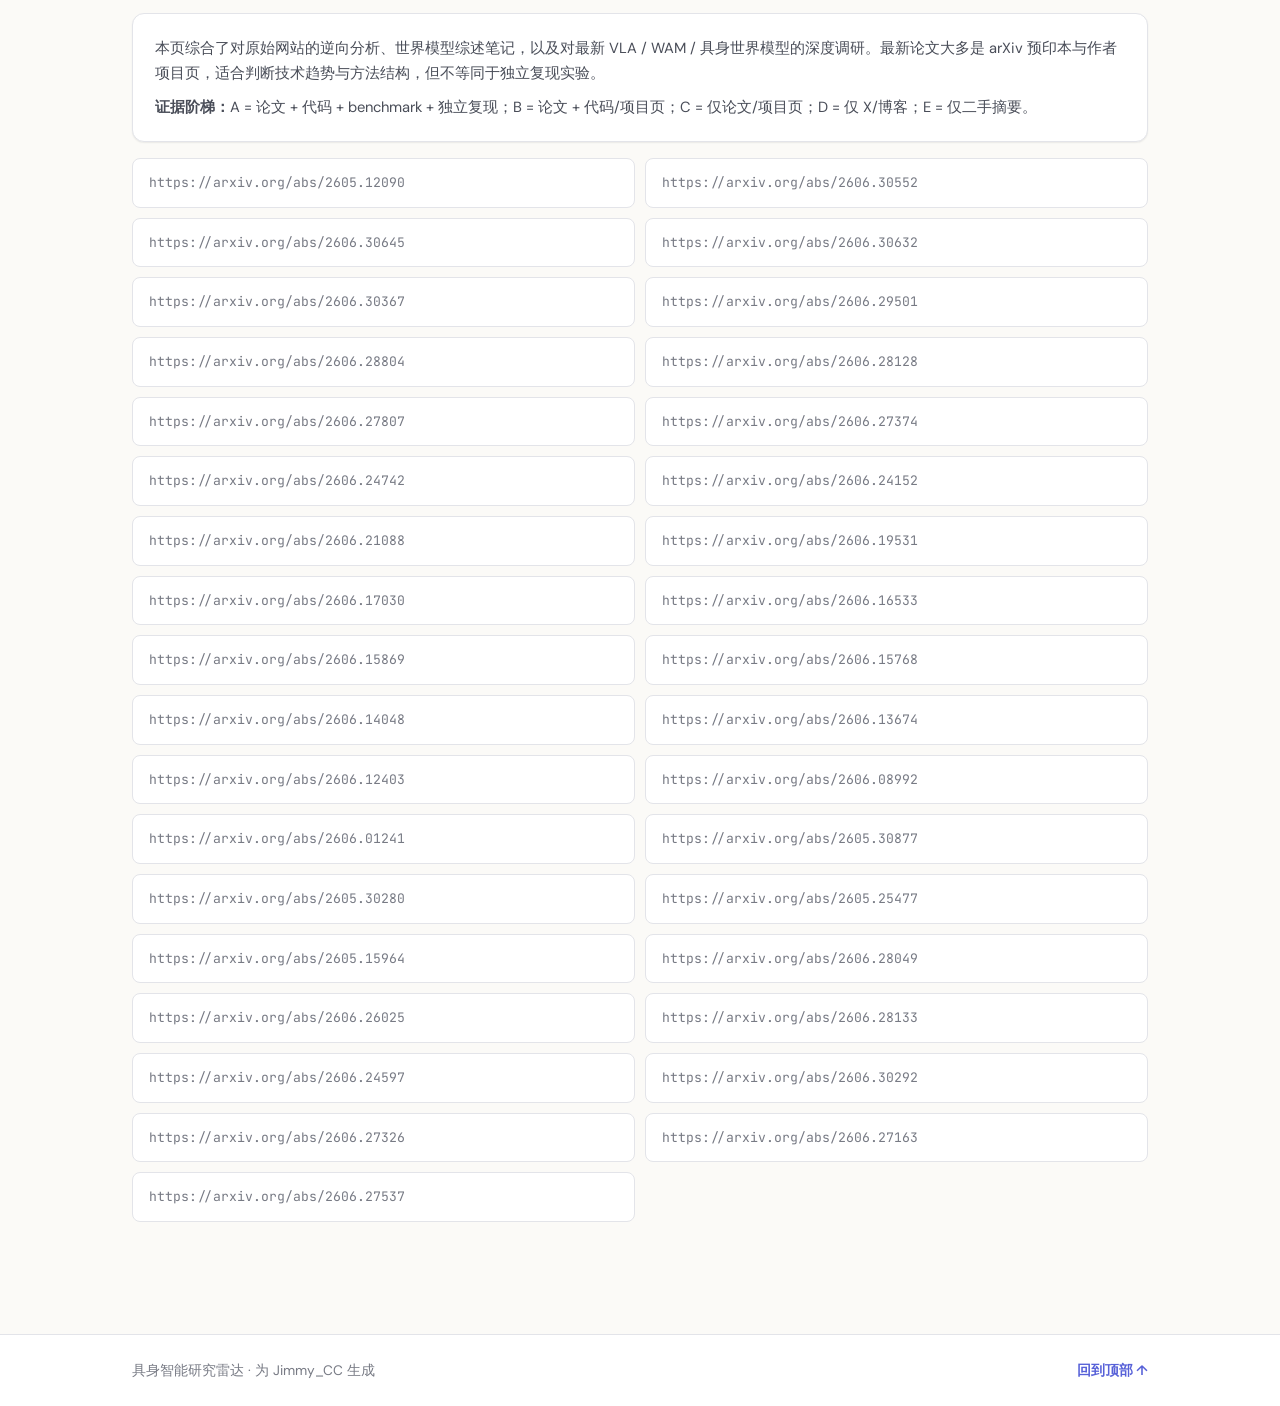
==== commit 651c7cfc: "deploy 2026-07-02" ====
--- a/index.html
+++ b/index.html
@@ -513,7 +513,7 @@
  "meta": {
   "title": "Embodied AI Radar",
   "subtitle": "VLA · World Model · WAM · VLN Research Intelligence",
-  "updated": "2026-07-01（今日更新）",
+  "updated": "2026-07-02",
   "coverage": "聚焦 2026 年最新工作（近 6 周为主），每方向 Top 8–12",
   "tracks": [
    "VLA",
@@ -529,14 +529,7 @@
    "icon": "🧠",
    "body": "2026 年 5–6 月密集出现 WAM 专项工作（MV-WAM、LaWAM、WAM4D、RepWAM、ImageWAM、REGEN），并有首篇 WAM 综述（2605.12090）做形式化定义：联合建模未来状态与动作。",
    "take": "把 world_model_role 设为一级字段；WAM 不再是 WM 的子标签，而是独立范式。",
-   "since": "06-19"
-  },
-  {
-   "title": "WAM 正在「去视频化」",
-   "icon": "⚡",
-   "body": "ImageWAM 用图像编辑替代视频预测，算力降到 1/6、延迟降到 1/4；LaWAM 用潜变量子目标替代像素重建，延迟降低 24 倍。效率优先方向明确。",
-   "take": "要落地实时机器人，优先看 latent / image-edit 路线，而不是大视频生成。",
-   "since": "06-17"
+   "since": "06-25"
   },
   {
    "title": "VLN 正与 WAM 融合",
@@ -555,16 +548,16 @@
   {
    "title": "评估战场转向物理一致性",
    "icon": "🧪",
-   "body": "PhysisForcing、A2World、SC3-Eval、World Value Models、反事实可控性等集中攻物理可信度与闭环可用，而不只是视觉好看。多数仍是作者自报，需独立复现。",
+   "body": "PhysisForcing、A2World、World Value Models、反事实可控性等集中攻物理可信度与闭环可用，而不只是视觉好看。多数仍是作者自报，需独立复现。",
    "take": "可信度仍是护城河：benchmark 数字默认标注 author-reported。",
-   "since": "06-26"
+   "since": "06-28"
   },
   {
    "title": "世界模型幻觉研究成新方向",
    "icon": "🔮",
    "body": "Hallucination in World Models（2606.27326）指出幻觉集中于低覆盖状态-动作区域，提供可检测 + 可缓解的数据驱动方案；MemoBench 专攻动态遮挡场景下的记忆一致性缺口；ICWM 把「系统辨识」引入 VLA 的上下文适应。三类工作共同把「世界模型到底在幻觉哪里」变成可量化问题。",
    "take": "幻觉检测工具链比幻觉本身更有生产价值——优先看检测/缓解方案是否开源。",
-   "since": "06-30"
+   "since": "06-25"
   },
   {
    "title": "人类→机器人技能迁移找到低成本路径",
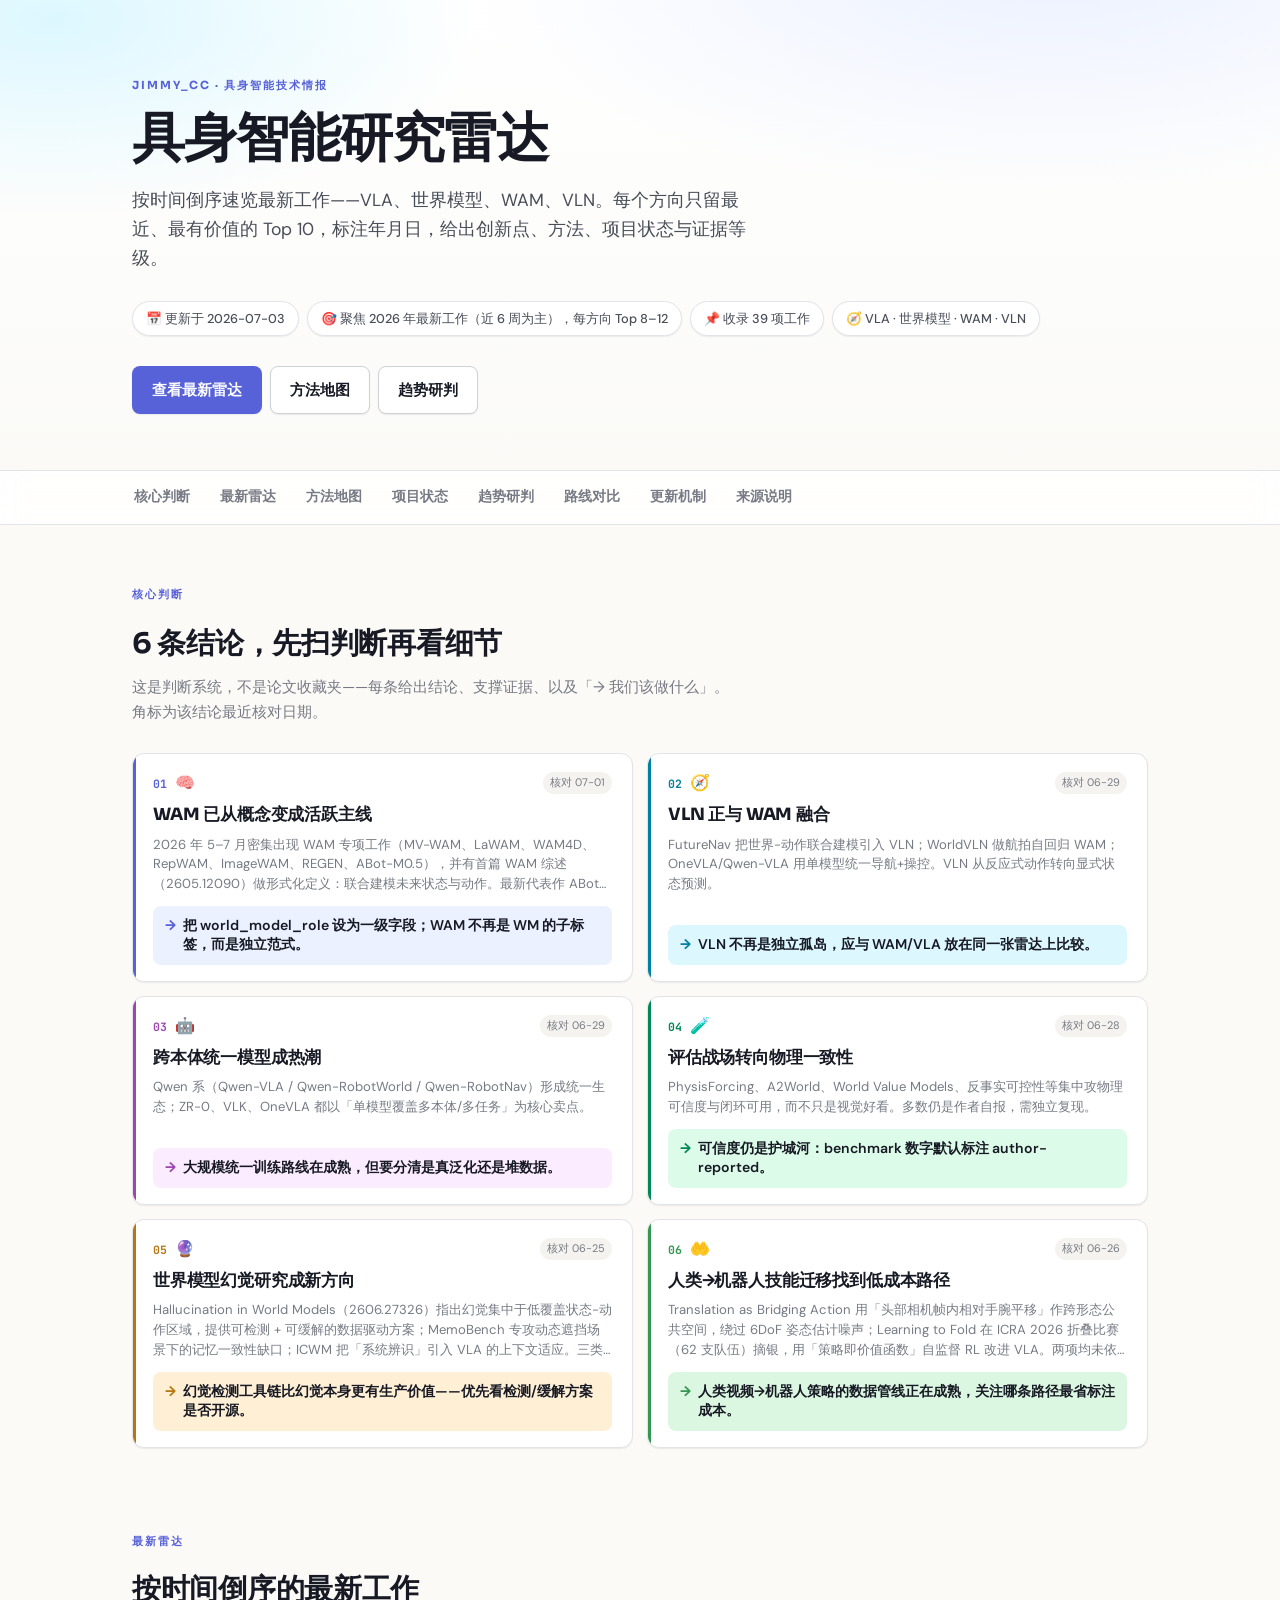
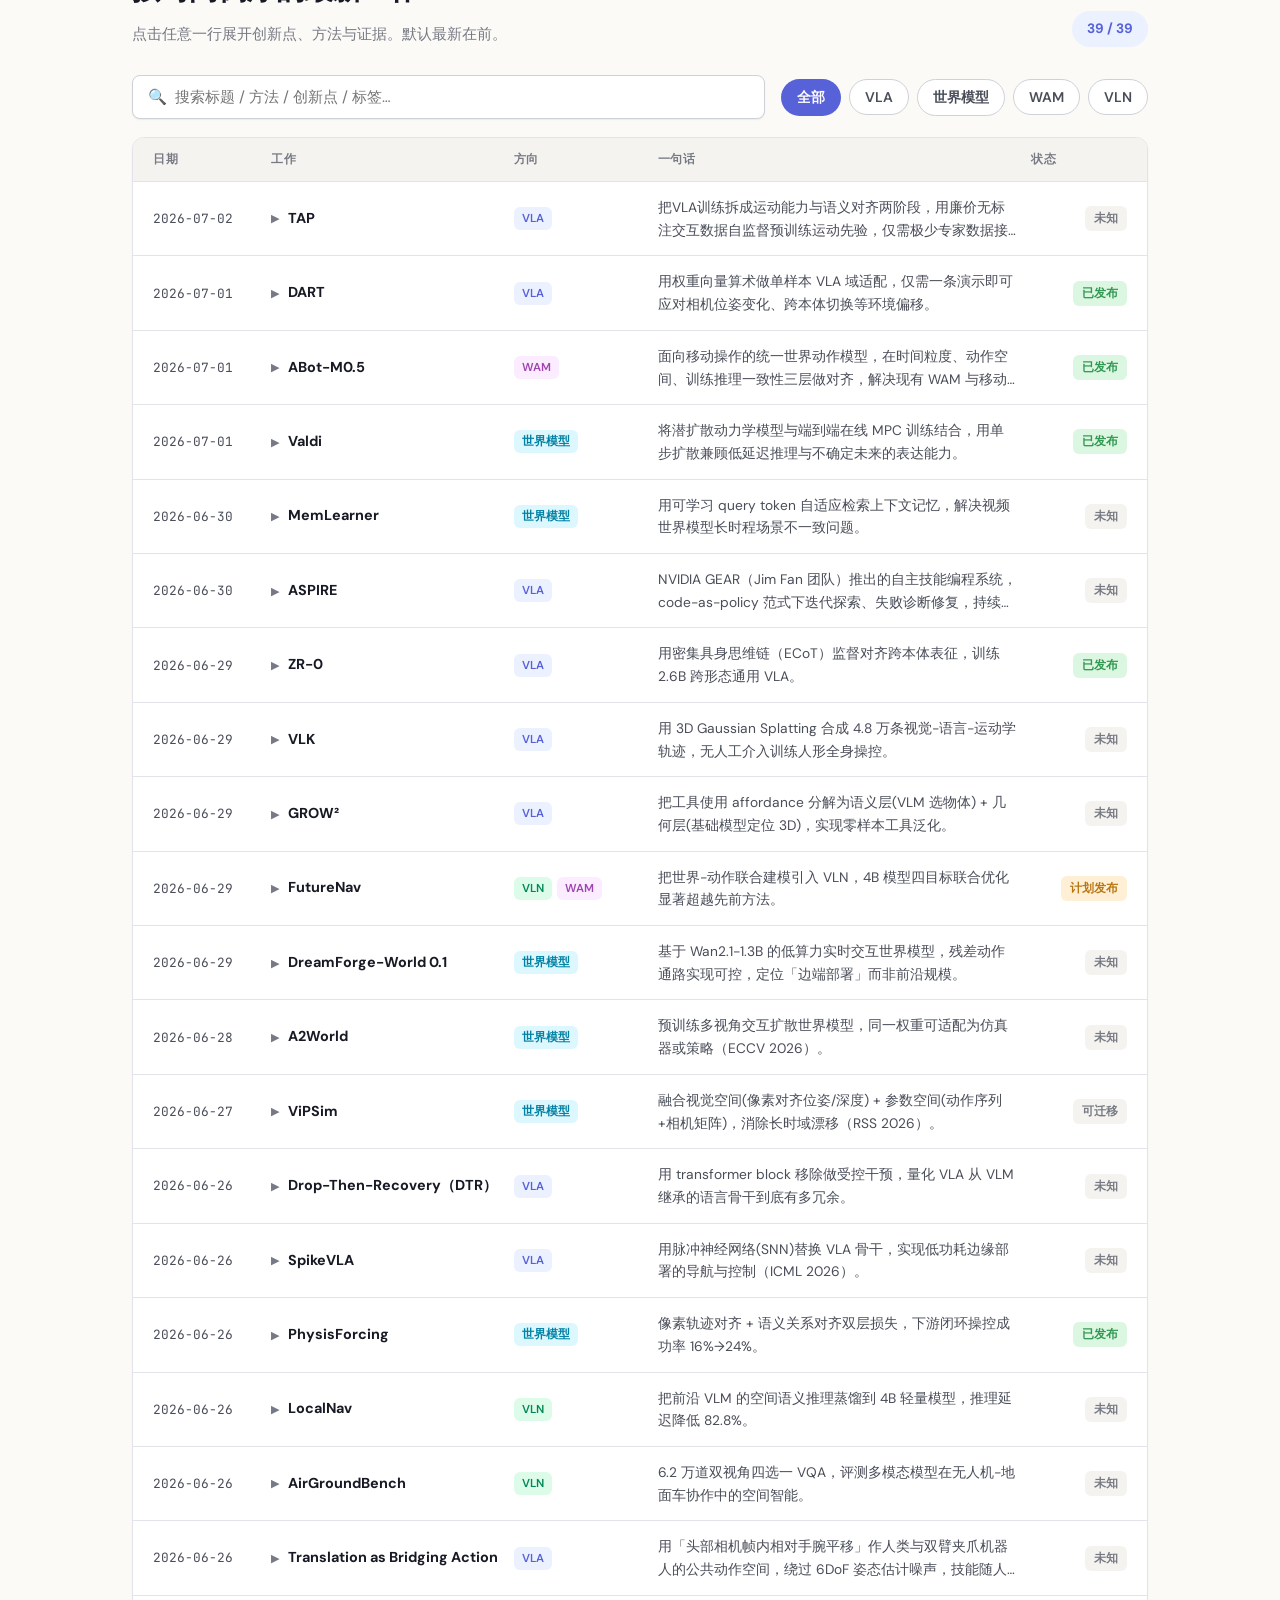
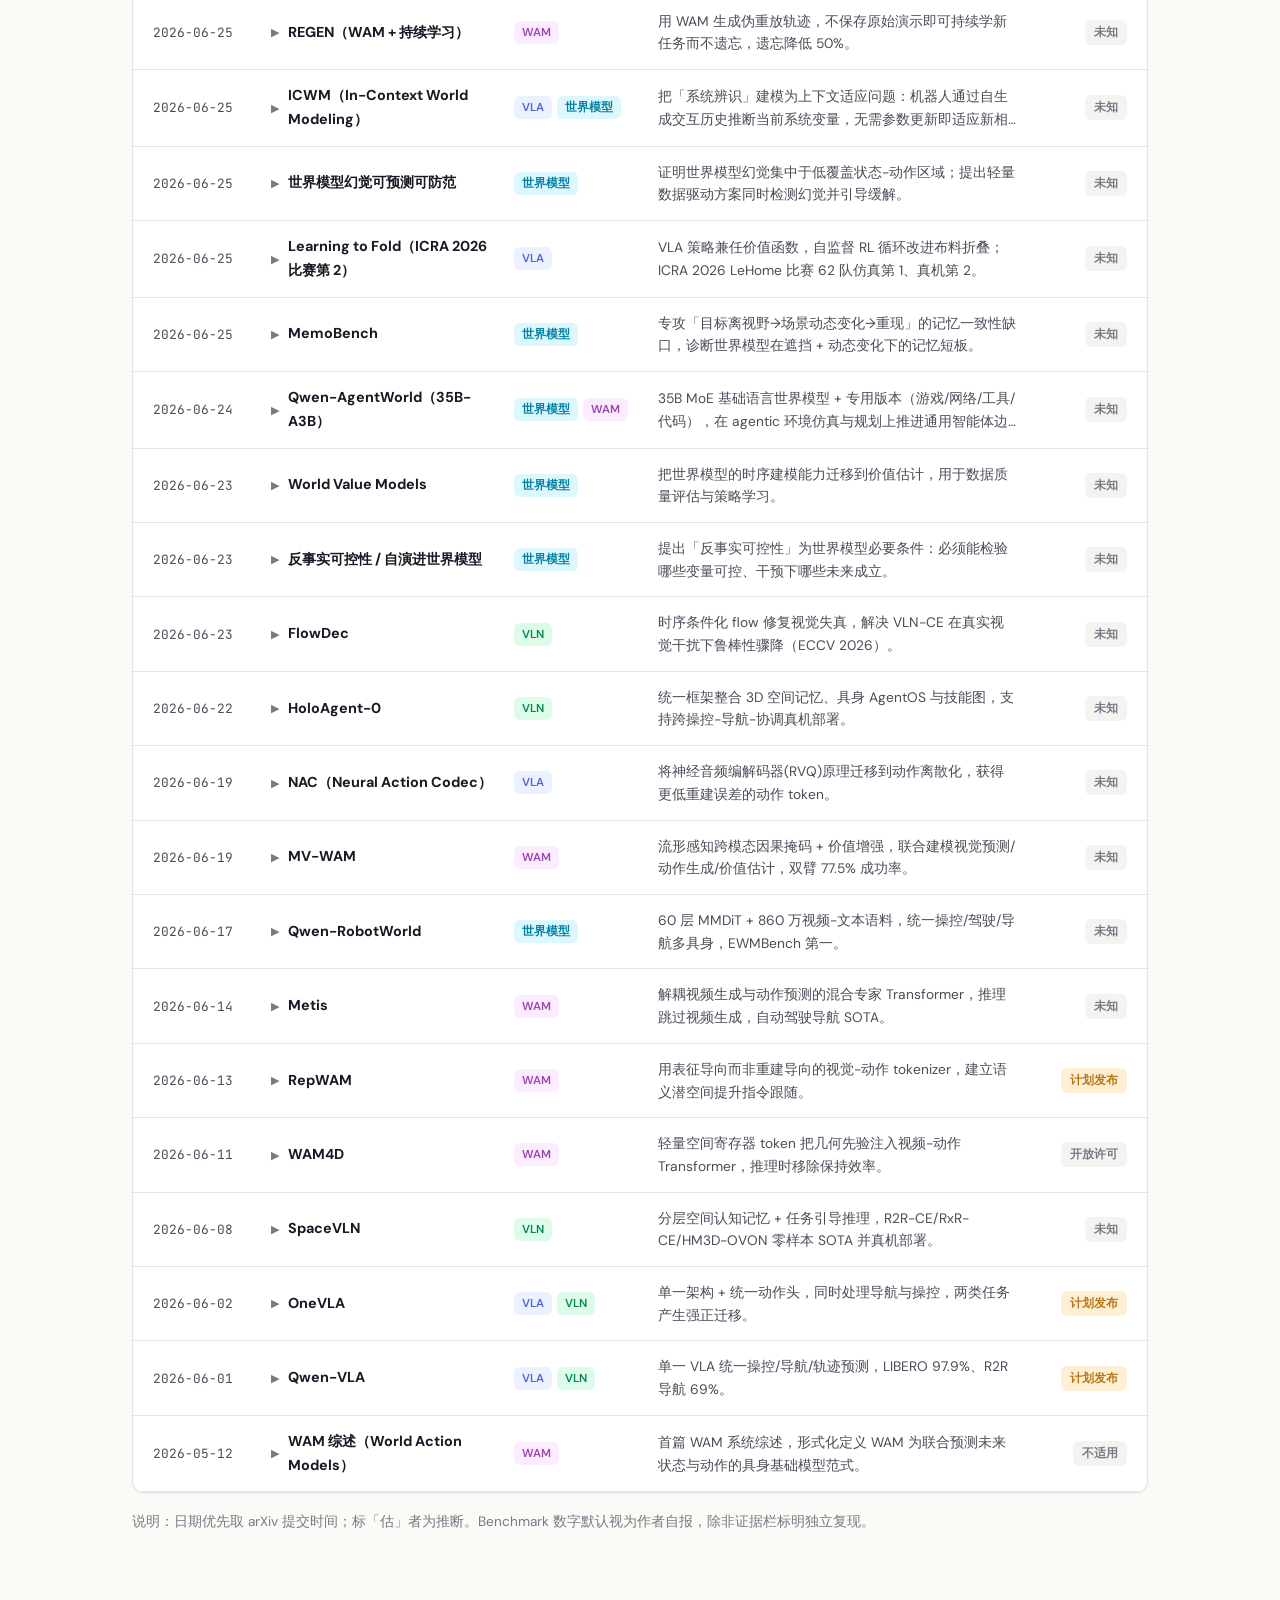
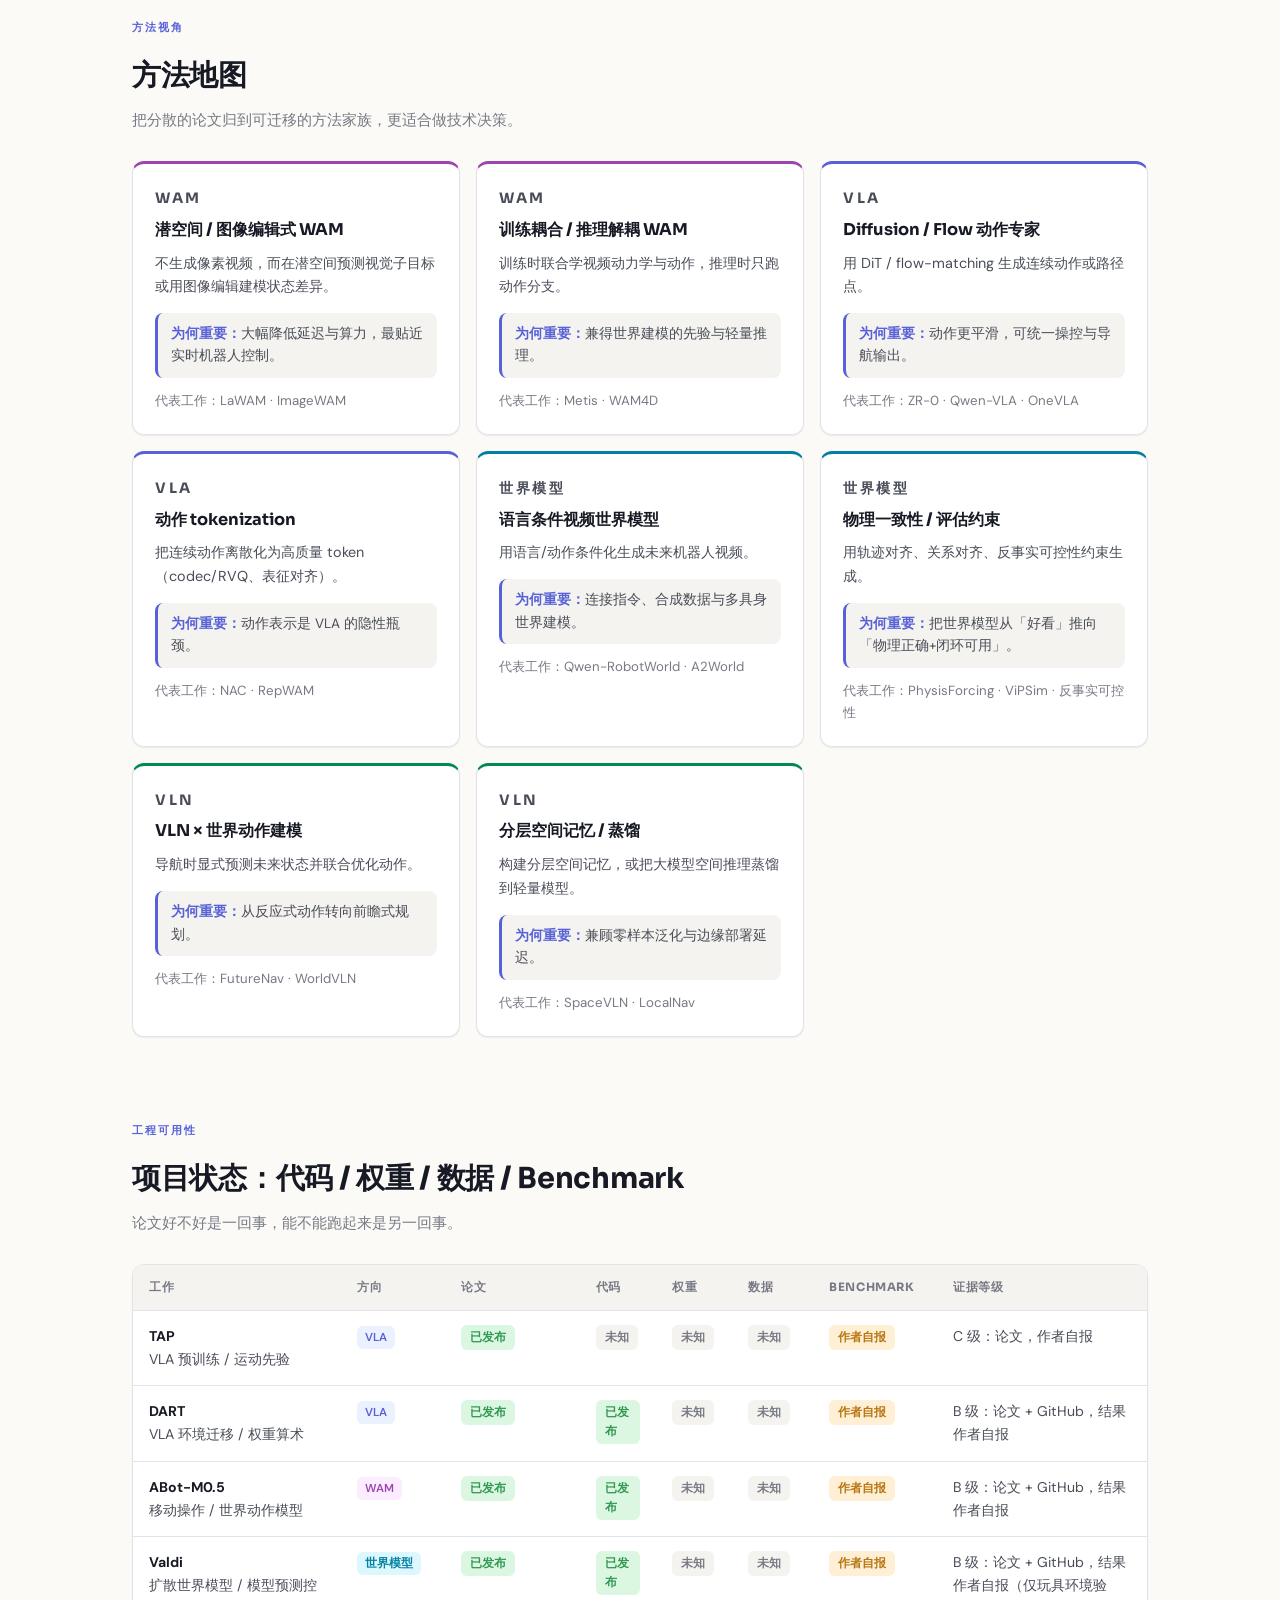
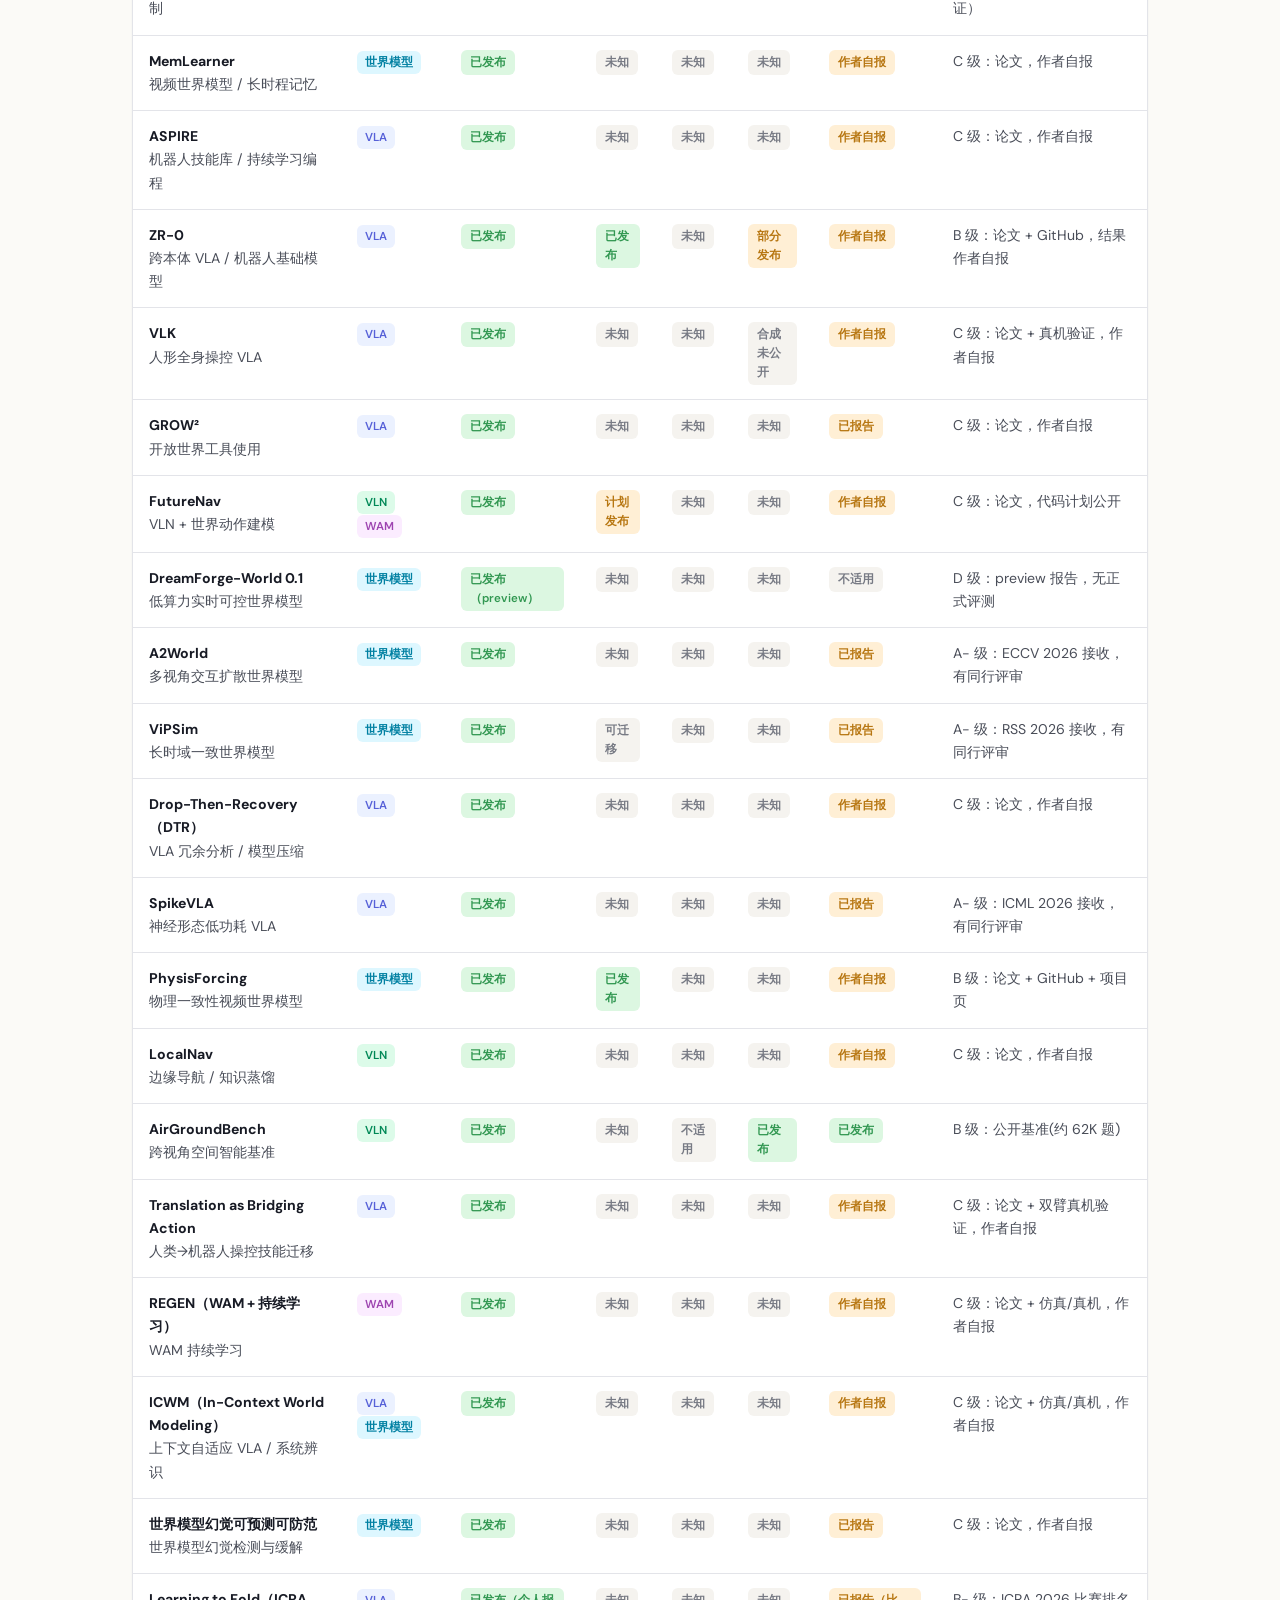
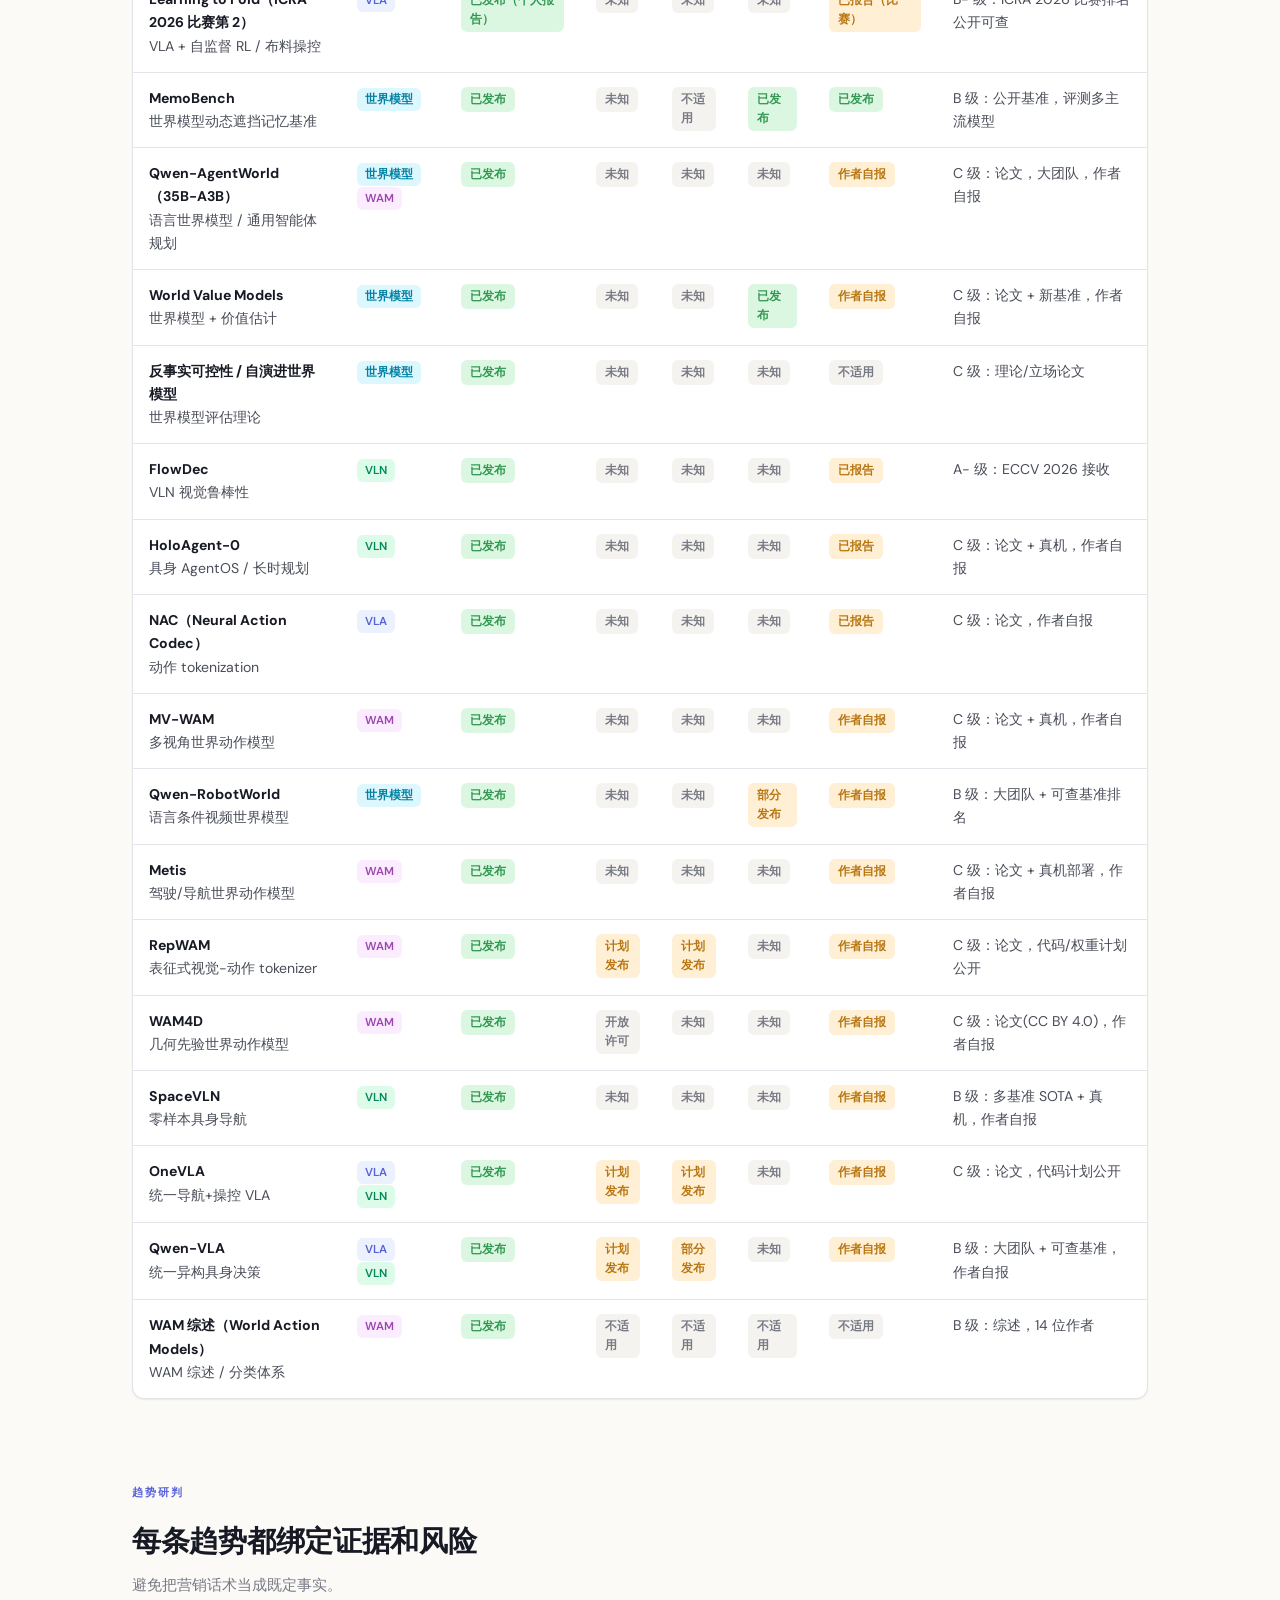
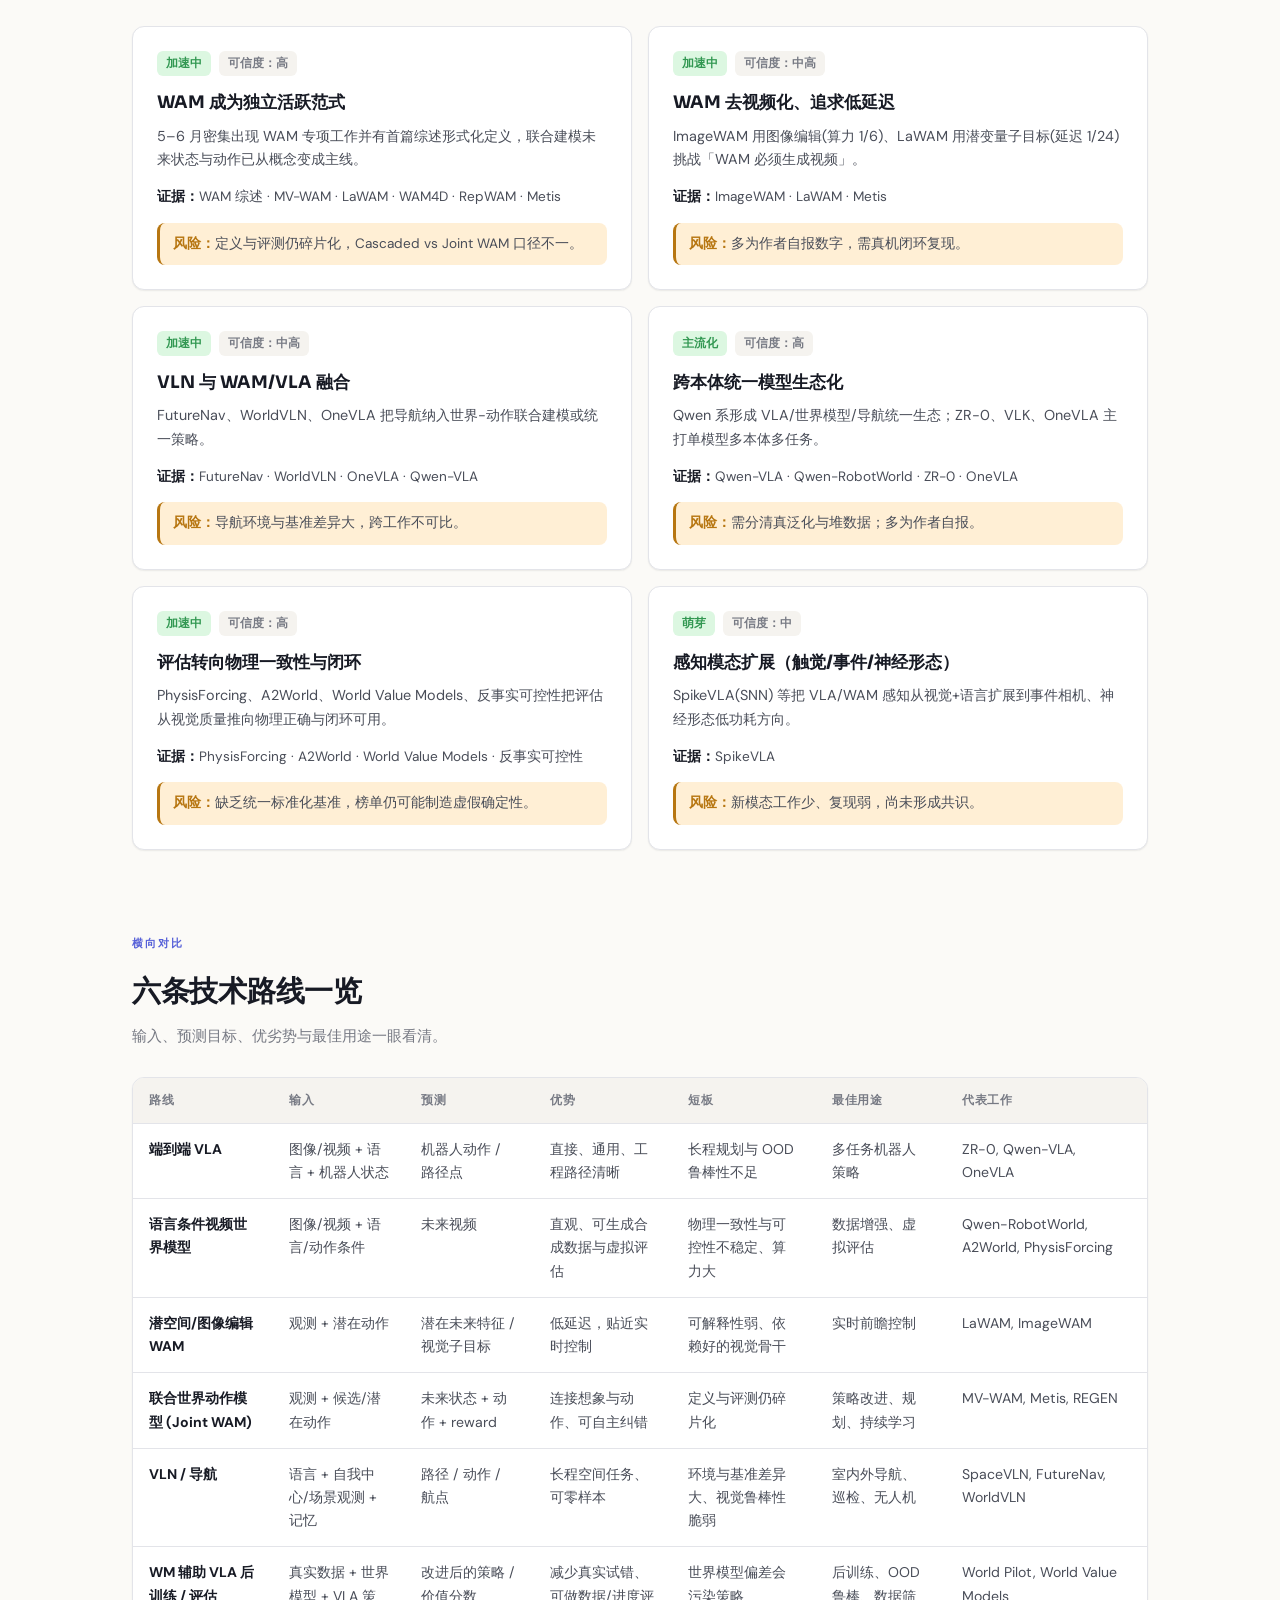
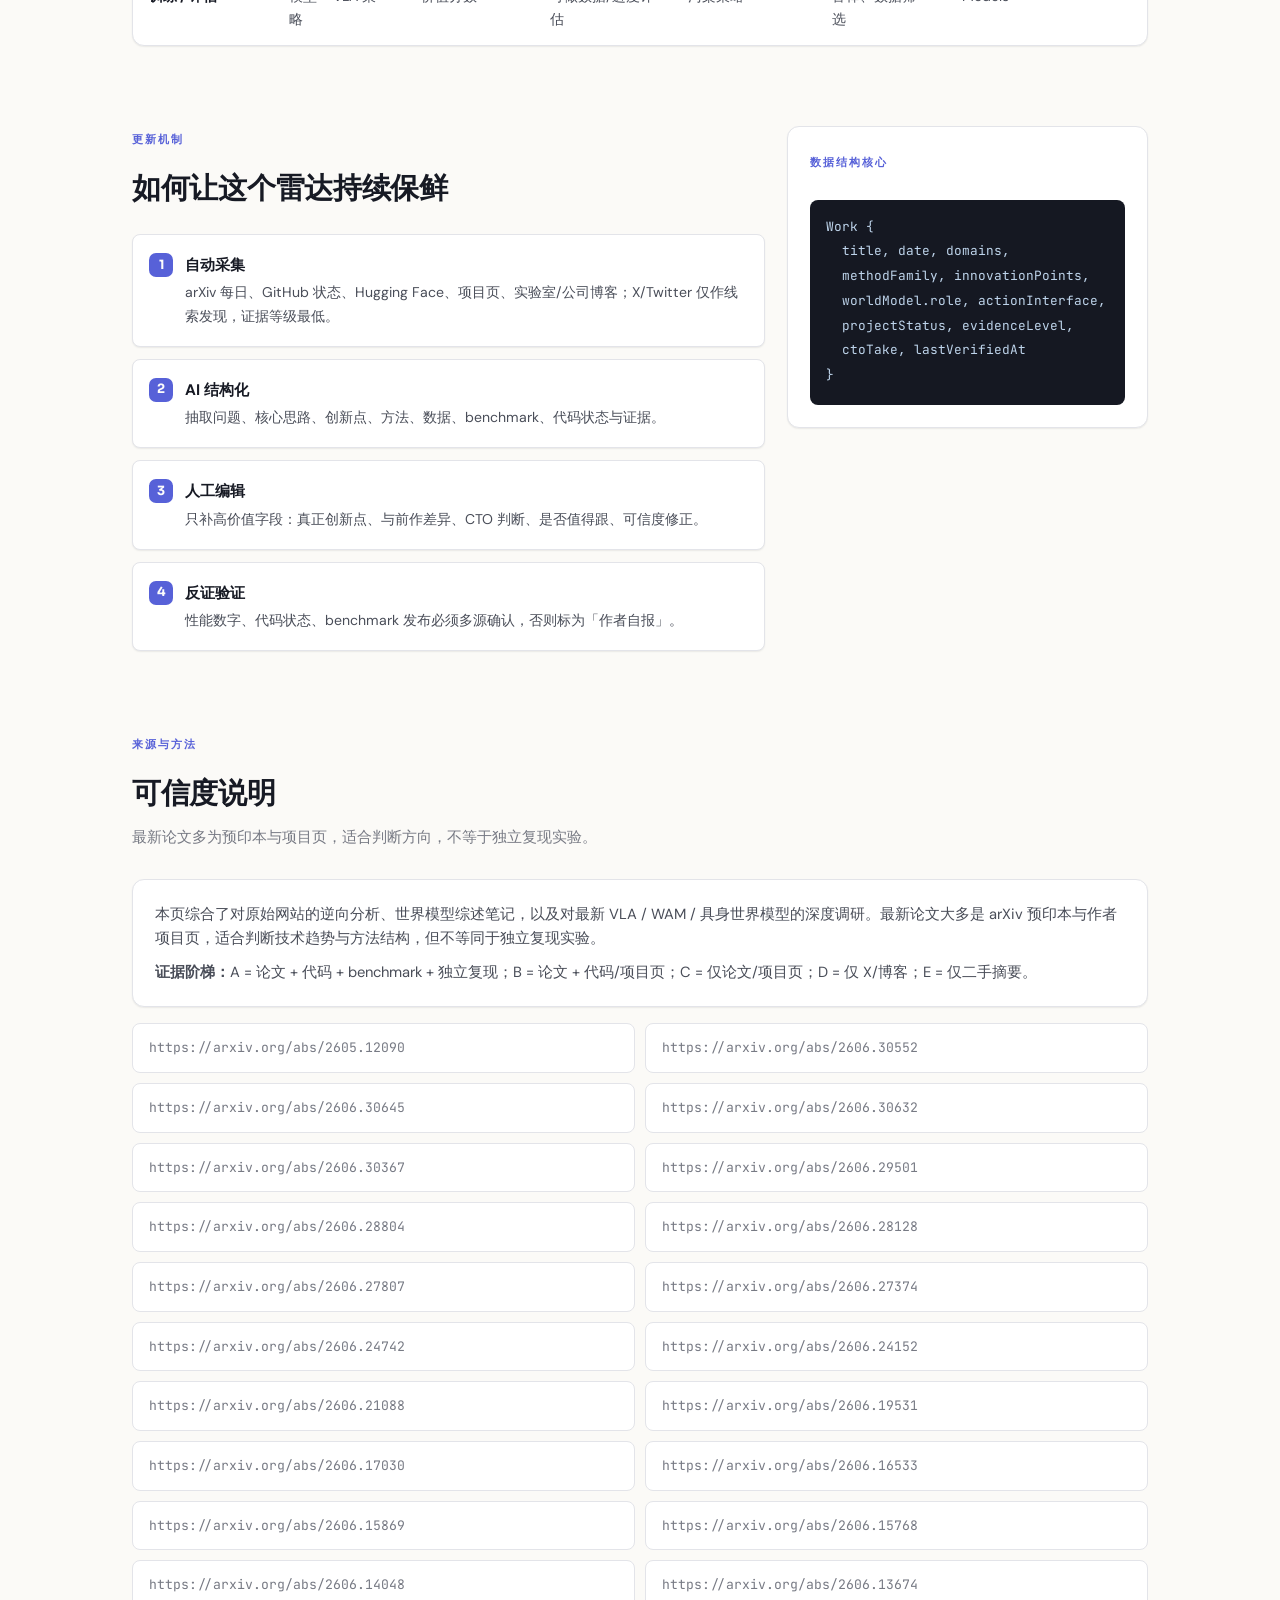
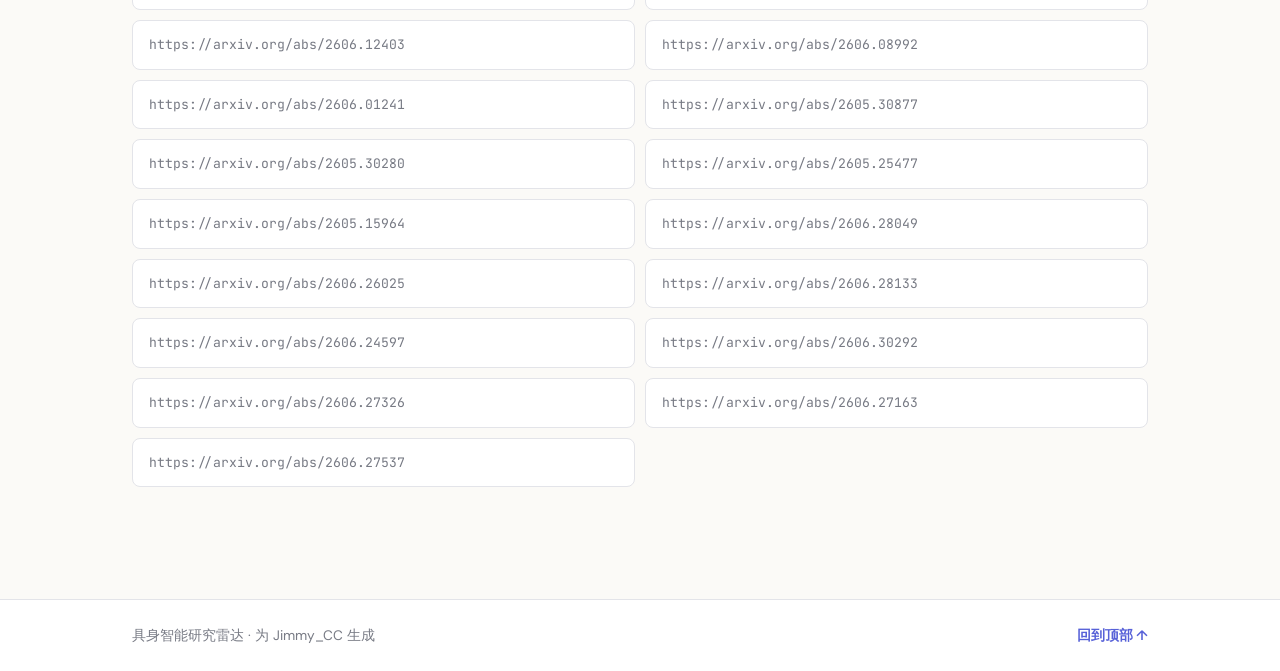
==== commit 03540b59: "deploy 2026-07-03" ====
--- a/index.html
+++ b/index.html
@@ -510,1311 +510,1460 @@
 
   <script>
 window.__RADAR_DATA__ = {
- "meta": {
-  "title": "Embodied AI Radar",
-  "subtitle": "VLA · World Model · WAM · VLN Research Intelligence",
-  "updated": "2026-07-02",
-  "coverage": "聚焦 2026 年最新工作（近 6 周为主），每方向 Top 8–12",
-  "tracks": [
-   "VLA",
-   "World Model",
-   "WAM",
-   "VLN"
+  "meta": {
+    "title": "Embodied AI Radar",
+    "subtitle": "VLA · World Model · WAM · VLN Research Intelligence",
+    "updated": "2026-07-03",
+    "coverage": "聚焦 2026 年最新工作（近 6 周为主），每方向 Top 8–12",
+    "tracks": [
+      "VLA",
+      "World Model",
+      "WAM",
+      "VLN"
+    ],
+    "stance": "不是论文收藏夹，而是 CTO 判断系统：看创新点、方法思路、项目状态、证据可信度与趋势变化。"
+  },
+  "briefs": [
+    {
+      "title": "WAM 已从概念变成活跃主线",
+      "icon": "🧠",
+      "body": "2026 年 5–7 月密集出现 WAM 专项工作（MV-WAM、LaWAM、WAM4D、RepWAM、ImageWAM、REGEN、ABot-M0.5），并有首篇 WAM 综述（2605.12090）做形式化定义：联合建模未来状态与动作。最新代表作 ABot-M0.5 在时间粒度/动作空间/训练推理一致性三层做系统性对齐，专攻移动操作场景的 WAM 结构错位问题。",
+      "take": "把 world_model_role 设为一级字段；WAM 不再是 WM 的子标签，而是独立范式。",
+      "since": "07-01"
+    },
+    {
+      "title": "VLN 正与 WAM 融合",
+      "icon": "🧭",
+      "body": "FutureNav 把世界-动作联合建模引入 VLN；WorldVLN 做航拍自回归 WAM；OneVLA/Qwen-VLA 用单模型统一导航+操控。VLN 从反应式动作转向显式状态预测。",
+      "take": "VLN 不再是独立孤岛，应与 WAM/VLA 放在同一张雷达上比较。",
+      "since": "06-29"
+    },
+    {
+      "title": "跨本体统一模型成热潮",
+      "icon": "🤖",
+      "body": "Qwen 系（Qwen-VLA / Qwen-RobotWorld / Qwen-RobotNav）形成统一生态；ZR-0、VLK、OneVLA 都以「单模型覆盖多本体/多任务」为核心卖点。",
+      "take": "大规模统一训练路线在成熟，但要分清是真泛化还是堆数据。",
+      "since": "06-29"
+    },
+    {
+      "title": "评估战场转向物理一致性",
+      "icon": "🧪",
+      "body": "PhysisForcing、A2World、World Value Models、反事实可控性等集中攻物理可信度与闭环可用，而不只是视觉好看。多数仍是作者自报，需独立复现。",
+      "take": "可信度仍是护城河：benchmark 数字默认标注 author-reported。",
+      "since": "06-28"
+    },
+    {
+      "title": "世界模型幻觉研究成新方向",
+      "icon": "🔮",
+      "body": "Hallucination in World Models（2606.27326）指出幻觉集中于低覆盖状态-动作区域，提供可检测 + 可缓解的数据驱动方案；MemoBench 专攻动态遮挡场景下的记忆一致性缺口；ICWM 把「系统辨识」引入 VLA 的上下文适应。三类工作共同把「世界模型到底在幻觉哪里」变成可量化问题。",
+      "take": "幻觉检测工具链比幻觉本身更有生产价值——优先看检测/缓解方案是否开源。",
+      "since": "06-25"
+    },
+    {
+      "title": "人类→机器人技能迁移找到低成本路径",
+      "icon": "🤲",
+      "body": "Translation as Bridging Action 用「头部相机帧内相对手腕平移」作跨形态公共空间，绕过 6DoF 姿态估计噪声；Learning to Fold 在 ICRA 2026 折叠比赛（62 支队伍）摘银，用「策略即价值函数」自监督 RL 改进 VLA。两项均未依赖昂贵遥操作硬件。",
+      "take": "人类视频→机器人策略的数据管线正在成熟，关注哪条路径最省标注成本。",
+      "since": "06-26"
+    }
   ],
-  "stance": "不是论文收藏夹，而是 CTO 判断系统：看创新点、方法思路、项目状态、证据可信度与趋势变化。"
- },
- "briefs": [
-  {
-   "title": "WAM 已从概念变成活跃主线",
-   "icon": "🧠",
-   "body": "2026 年 5–6 月密集出现 WAM 专项工作（MV-WAM、LaWAM、WAM4D、RepWAM、ImageWAM、REGEN），并有首篇 WAM 综述（2605.12090）做形式化定义：联合建模未来状态与动作。",
-   "take": "把 world_model_role 设为一级字段；WAM 不再是 WM 的子标签，而是独立范式。",
-   "since": "06-25"
-  },
-  {
-   "title": "VLN 正与 WAM 融合",
-   "icon": "🧭",
-   "body": "FutureNav 把世界-动作联合建模引入 VLN；WorldVLN 做航拍自回归 WAM；OneVLA/Qwen-VLA 用单模型统一导航+操控。VLN 从反应式动作转向显式状态预测。",
-   "take": "VLN 不再是独立孤岛，应与 WAM/VLA 放在同一张雷达上比较。",
-   "since": "06-29"
-  },
-  {
-   "title": "跨本体统一模型成热潮",
-   "icon": "🤖",
-   "body": "Qwen 系（Qwen-VLA / Qwen-RobotWorld / Qwen-RobotNav）形成统一生态；ZR-0、VLK、OneVLA 都以「单模型覆盖多本体/多任务」为核心卖点。",
-   "take": "大规模统一训练路线在成熟，但要分清是真泛化还是堆数据。",
-   "since": "06-29"
-  },
-  {
-   "title": "评估战场转向物理一致性",
-   "icon": "🧪",
-   "body": "PhysisForcing、A2World、World Value Models、反事实可控性等集中攻物理可信度与闭环可用，而不只是视觉好看。多数仍是作者自报，需独立复现。",
-   "take": "可信度仍是护城河：benchmark 数字默认标注 author-reported。",
-   "since": "06-28"
-  },
-  {
-   "title": "世界模型幻觉研究成新方向",
-   "icon": "🔮",
-   "body": "Hallucination in World Models（2606.27326）指出幻觉集中于低覆盖状态-动作区域，提供可检测 + 可缓解的数据驱动方案；MemoBench 专攻动态遮挡场景下的记忆一致性缺口；ICWM 把「系统辨识」引入 VLA 的上下文适应。三类工作共同把「世界模型到底在幻觉哪里」变成可量化问题。",
-   "take": "幻觉检测工具链比幻觉本身更有生产价值——优先看检测/缓解方案是否开源。",
-   "since": "06-25"
-  },
-  {
-   "title": "人类→机器人技能迁移找到低成本路径",
-   "icon": "🤲",
-   "body": "Translation as Bridging Action 用「头部相机帧内相对手腕平移」作跨形态公共空间，绕过 6DoF 姿态估计噪声；Learning to Fold 在 ICRA 2026 折叠比赛（62 支队伍）摘银，用「策略即价值函数」自监督 RL 改进 VLA。两项均未依赖昂贵遥操作硬件。",
-   "take": "人类视频→机器人策略的数据管线正在成熟，关注哪条路径最省标注成本。",
-   "since": "06-26"
-  }
- ],
- "works": [
-  {
-   "id": "memlearner",
-   "title": "MemLearner",
-   "date": "2026-06-30",
-   "track": [
-    "World Model"
-   ],
-   "domain": "视频世界模型 / 长时程记忆",
-   "status": "最新",
-   "oneLiner": "用可学习 query token 自适应检索上下文记忆，解决视频世界模型长时程场景不一致问题。",
-   "innovation": [
-    "抛弃规则式上下文帧检索，改用 query token 学习式桥接上下文与预测 token",
-    "复用视频生成模型自身特征做记忆查询，无需额外记忆网络",
-    "针对遮挡与动态物体场景显著改善长时一致性"
-   ],
-   "method": "在视频世界模型内引入一组可学习 query token，从历史帧中自适应检索与当前预测相关的上下文记忆，端到端联合训练。",
-   "ctoTake": "值得跟：记忆是视频世界模型规模化落地的核心瓶颈，学习式检索比规则式更有泛化潜力。需看真机/长序列指标。",
-   "projectStatus": {
-    "paper": "已发布",
-    "code": "未知",
-    "weights": "未知",
-    "dataset": "未知",
-    "benchmark": "作者自报"
-   },
-   "evidenceLevel": "C 级：论文，作者自报",
-   "links": [
-    "https://arxiv.org/abs/2606.31734"
-   ]
-  },
-  {
-   "id": "dtr-vla",
-   "title": "Drop-Then-Recovery（DTR）",
-   "date": "2026-06-26",
-   "track": [
-    "VLA"
-   ],
-   "domain": "VLA 冗余分析 / 模型压缩",
-   "status": "最新",
-   "oneLiner": "用 transformer block 移除做受控干预，量化 VLA 从 VLM 继承的语言骨干到底有多冗余。",
-   "innovation": [
-    "DTR 分析协议：移除选定 block 后微调恢复，隔离出闭环控制真正需要的容量",
-    "揭示 VLA 继承的超大语言骨干远超短指令机器人控制所需",
-    "为 VLA 轻量化/剪枝提供可复现的诊断方法而非单纯压缩技巧"
-   ],
-   "method": "对预训练 VLA 逐块移除 transformer block 作为受控干预，再微调恢复性能，定位闭环控制所需的最小容量。",
-   "ctoTake": "值得跟：直指 VLA 部署时延痛点，冗余量化是端侧机器人落地的前置工作。方法可迁移到自家模型体检。",
-   "projectStatus": {
-    "paper": "已发布",
-    "code": "未知",
-    "weights": "未知",
-    "dataset": "未知",
-    "benchmark": "作者自报"
-   },
-   "evidenceLevel": "C 级：论文，作者自报",
-   "links": [
-    "https://arxiv.org/abs/2606.27755"
-   ]
-  },
-  {
-   "id": "zr-0",
-   "title": "ZR-0",
-   "date": "2026-06-29",
-   "track": [
-    "VLA"
-   ],
-   "domain": "跨本体 VLA / 机器人基础模型",
-   "status": "最新",
-   "oneLiner": "用密集具身思维链（ECoT）监督对齐跨本体表征，训练 2.6B 跨形态通用 VLA。",
-   "innovation": [
-    "ProcCorpus-60M：ECoT 覆盖率 96.8% 的 6000 万帧预训练语料",
-    "双流架构：预训练 VLM(System 2) + Diffusion Transformer 动作专家(System 1)",
-    "单臂/双臂/人形/真实 xArm 四类平台验证"
-   ],
-   "method": "用 ECoT 标注的 6000 万帧视频预训练跨本体 VLA，推理时动作专家直接解码动作、跳过 LLM 路径以降时延。",
-   "ctoTake": "值得跟：跨本体 + 推理时跳过 System 2，是工程落地友好的方向。代码已提及公开。",
-   "projectStatus": {
-    "paper": "已发布",
-    "code": "已发布",
-    "weights": "未知",
-    "dataset": "部分发布",
-    "benchmark": "作者自报"
-   },
-   "evidenceLevel": "B 级：论文 + GitHub，结果作者自报",
-   "links": [
-    "https://arxiv.org/abs/2606.30552"
-   ]
-  },
-  {
-   "id": "vlk",
-   "title": "VLK",
-   "date": "2026-06-29",
-   "track": [
-    "VLA"
-   ],
-   "domain": "人形全身操控 VLA",
-   "status": "最新",
-   "oneLiner": "用 3D Gaussian Splatting 合成 4.8 万条视觉-语言-运动学轨迹，无人工介入训练人形全身操控。",
-   "innovation": [
-    "全自动数据管线：场景重建→特权轨迹→第一人称渲染",
-    "预测短时域全身运动学，统一 loco-manipulation",
-    "Unitree G1 真机导航+搬运验证"
-   ],
-   "method": "在 3DGS 重建场景中合成视觉-语言-运动学三元组并训练策略，绕过真实数据采集瓶颈。",
-   "ctoTake": "合成数据 + 全身控制是人形机器人现实路径；但合成数据未公开，需关注真实泛化。",
-   "projectStatus": {
-    "paper": "已发布",
-    "code": "未知",
-    "weights": "未知",
-    "dataset": "合成未公开",
-    "benchmark": "作者自报"
-   },
-   "evidenceLevel": "C 级：论文 + 真机验证，作者自报",
-   "links": [
-    "https://arxiv.org/abs/2606.30645"
-   ]
-  },
-  {
-   "id": "grow2",
-   "title": "GROW²",
-   "date": "2026-06-29",
-   "track": [
-    "VLA"
-   ],
-   "domain": "开放世界工具使用",
-   "status": "最新",
-   "oneLiner": "把工具使用 affordance 分解为语义层(VLM 选物体) + 几何层(基础模型定位 3D)，实现零样本工具泛化。",
-   "innovation": [
-    "层级 grounding 解耦语义理解与几何定位",
-    "单张 RGB-D 即可输出 3D 工具接触点",
-    "跨新物体类别零样本泛化"
-   ],
-   "method": "VLM 决定用哪个工具/哪个部位，视觉基础模型决定在哪里，两阶段串联。",
-   "ctoTake": "解耦思路降低端到端训练成本，适合工具类长尾任务。",
-   "projectStatus": {
-    "paper": "已发布",
-    "code": "未知",
-    "weights": "未知",
-    "dataset": "未知",
-    "benchmark": "已报告"
-   },
-   "evidenceLevel": "C 级：论文，作者自报",
-   "links": [
-    "https://arxiv.org/abs/2606.30632"
-   ]
-  },
-  {
-   "id": "spikevla",
-   "title": "SpikeVLA",
-   "date": "2026-06-26",
-   "track": [
-    "VLA"
-   ],
-   "domain": "神经形态低功耗 VLA",
-   "status": "最新",
-   "oneLiner": "用脉冲神经网络(SNN)替换 VLA 骨干，实现低功耗边缘部署的导航与控制（ICML 2026）。",
-   "innovation": [
-    "Spike-V/L/A 三模块全链路 SNN 化",
-    "Laplacian-kernel population coding 生成稳定连续控制",
-    "显著降能耗与延迟"
-   ],
-   "method": "将 VLA 的视觉编码器、语言模型、动作策略全部替换为事件驱动 SNN，实现神经形态高效推理。",
-   "ctoTake": "罕见的有同行评审(ICML 2026)；边缘/低功耗机器人值得关注。",
-   "projectStatus": {
-    "paper": "已发布",
-    "code": "未知",
-    "weights": "未知",
-    "dataset": "未知",
-    "benchmark": "已报告"
-   },
-   "evidenceLevel": "A- 级：ICML 2026 接收，有同行评审",
-   "links": [
-    "https://arxiv.org/abs/2606.27807"
-   ]
-  },
-  {
-   "id": "nac",
-   "title": "NAC（Neural Action Codec）",
-   "date": "2026-06-19",
-   "track": [
-    "VLA"
-   ],
-   "domain": "动作 tokenization",
-   "status": "最新",
-   "oneLiner": "将神经音频编解码器(RVQ)原理迁移到动作离散化，获得更低重建误差的动作 token。",
-   "innovation": [
-    "首次把 codec/RVQ 思路用于机器人动作 tokenization",
-    "降低动作 token 重建误差",
-    "可即插即用于现有 VLA"
-   ],
-   "method": "借鉴音频 Codec 的残差向量量化范式设计动作编码器，提升 VLA token 质量。",
-   "ctoTake": "动作表示是 VLA 的隐性瓶颈，codec 思路值得在自有数据上验证。",
-   "projectStatus": {
-    "paper": "已发布",
-    "code": "未知",
-    "weights": "未知",
-    "dataset": "未知",
-    "benchmark": "已报告"
-   },
-   "evidenceLevel": "C 级：论文，作者自报",
-   "links": [
-    "https://arxiv.org/abs/2606.21372"
-   ]
-  },
-  {
-   "id": "qwen-vla",
-   "title": "Qwen-VLA",
-   "date": "2026-06-01",
-   "track": [
-    "VLA",
-    "VLN"
-   ],
-   "domain": "统一异构具身决策",
-   "status": "最新",
-   "oneLiner": "单一 VLA 统一操控/导航/轨迹预测，LIBERO 97.9%、R2R 导航 69%。",
-   "innovation": [
-    "DiT 动作解码器统一生成连续动作与导航路径点",
-    "Embodiment-aware prompt conditioning 支持多形态",
-    "操控+导航双 SOTA，强正迁移"
-   ],
-   "method": "以 Qwen 为骨干 + DiT 动作解码器，用异构机器人数据 + 自我中心视频混合训练统一具身策略。",
-   "ctoTake": "Qwen 具身生态核心之一，数字可查；适合作为统一模型基线观察。",
-   "projectStatus": {
-    "paper": "已发布",
-    "code": "计划发布",
-    "weights": "部分发布",
-    "dataset": "未知",
-    "benchmark": "作者自报"
-   },
-   "evidenceLevel": "B 级：大团队 + 可查基准，作者自报",
-   "links": [
-    "https://arxiv.org/abs/2605.30280"
-   ]
-  },
-  {
-   "id": "onevla",
-   "title": "OneVLA",
-   "date": "2026-06-02",
-   "track": [
-    "VLA",
-    "VLN"
-   ],
-   "domain": "统一导航+操控 VLA",
-   "status": "最新",
-   "oneLiner": "单一架构 + 统一动作头，同时处理导航与操控，两类任务产生强正迁移。",
-   "innovation": [
-    "统一动作头生成导航路径点与操控动作，无需分支",
-    "CoT 微调促进跨任务正迁移",
-    "仿真+真实全面验证，优于单任务专项模型"
-   ],
-   "method": "渐进式训练 + CoT 微调，让单个 VLA 的导航与操控能力相互增强。",
-   "ctoTake": "统一模型路线代表作之一，重点看跨任务正迁移是否稳定。",
-   "projectStatus": {
-    "paper": "已发布",
-    "code": "计划发布",
-    "weights": "计划发布",
-    "dataset": "未知",
-    "benchmark": "作者自报"
-   },
-   "evidenceLevel": "C 级：论文，代码计划公开",
-   "links": [
-    "https://arxiv.org/abs/2606.01241"
-   ]
-  },
-  {
-   "id": "a2world",
-   "title": "A2World",
-   "date": "2026-06-28",
-   "track": [
-    "World Model"
-   ],
-   "domain": "多视角交互扩散世界模型",
-   "status": "最新",
-   "oneLiner": "预训练多视角交互扩散世界模型，同一权重可适配为仿真器或策略（ECCV 2026）。",
-   "innovation": [
-    "同一预训练权重直接适配 sim 或 policy 双用途",
-    "多视角交互扩散，学习真实动作标签下的视觉动力学",
-    "预训练→双用途迁移，减少标注"
-   ],
-   "method": "用真实动作标签预训练多视角扩散世界模型，初始权重直接适配两类下游任务。",
-   "ctoTake": "「一模两用」降低重复训练成本；有 ECCV 2026 同行评审，可信度较高。",
-   "projectStatus": {
-    "paper": "已发布",
-    "code": "未知",
-    "weights": "未知",
-    "dataset": "未知",
-    "benchmark": "已报告"
-   },
-   "evidenceLevel": "A- 级：ECCV 2026 接收，有同行评审",
-   "links": [
-    "https://arxiv.org/abs/2606.29501"
-   ]
-  },
-  {
-   "id": "vipsim",
-   "title": "ViPSim",
-   "date": "2026-06-27",
-   "track": [
-    "World Model"
-   ],
-   "domain": "长时域一致世界模型",
-   "status": "最新",
-   "oneLiner": "融合视觉空间(像素对齐位姿/深度) + 参数空间(动作序列+相机矩阵)，消除长时域漂移（RSS 2026）。",
-   "innovation": [
-    "双空间协作解决表征鸿沟",
-    "骨干无关，可即插用到现有视频生成模型",
-    "无监督涌现复杂交互(如布料折叠)"
-   ],
-   "method": "向世界模型注入像素对齐末端位姿与相机矩阵双重约束，保证长时域一致性。",
-   "ctoTake": "长时域漂移是视频世界模型通病，骨干无关方案实用价值高；有 RSS 2026 评审。",
-   "projectStatus": {
-    "paper": "已发布",
-    "code": "可迁移",
-    "weights": "未知",
-    "dataset": "未知",
-    "benchmark": "已报告"
-   },
-   "evidenceLevel": "A- 级：RSS 2026 接收，有同行评审",
-   "links": [
-    "https://arxiv.org/abs/2606.28804"
-   ]
-  },
-  {
-   "id": "physisforcing",
-   "title": "PhysisForcing",
-   "date": "2026-06-26",
-   "track": [
-    "World Model"
-   ],
-   "domain": "物理一致性视频世界模型",
-   "status": "最新",
-   "oneLiner": "像素轨迹对齐 + 语义关系对齐双层损失，下游闭环操控成功率 16%→24%。",
-   "innovation": [
-    "双层物理约束：像素轨迹(运动连续) + 语义关系(交互合理)",
-    "闭环成功率 +50%",
-    "可插拔，适配 Wan2.2 / Cosmos3"
-   ],
-   "method": "向视频生成模型添加双层监督，迫使世界模型生成物理可信的机器人-物体交互视频。",
-   "ctoTake": "代码已公开，且直接用闭环成功率说话，比纯视觉指标更可信。",
-   "projectStatus": {
-    "paper": "已发布",
-    "code": "已发布",
-    "weights": "未知",
-    "dataset": "未知",
-    "benchmark": "作者自报"
-   },
-   "evidenceLevel": "B 级：论文 + GitHub + 项目页",
-   "links": [
-    "https://arxiv.org/abs/2606.28128"
-   ]
-  },
-  {
-   "id": "wvm",
-   "title": "World Value Models",
-   "date": "2026-06-23",
-   "track": [
-    "World Model"
-   ],
-   "domain": "世界模型 + 价值估计",
-   "status": "最新",
-   "oneLiner": "把世界模型的时序建模能力迁移到价值估计，用于数据质量评估与策略学习。",
-   "innovation": [
-    "世界模型特征替代 VLM 特征做价值估计",
-    "新基准 Suboptimal-Value-Bench(800 轨迹+人工标注)",
-    "跨多种策略提取方法均提升操控"
-   ],
-   "method": "用世界模型的视频预测特征代替 VLM 特征，更好建模任务进度与数据质量。",
-   "ctoTake": "把 WM 用作「数据/进度评估器」是被低估的实用方向。",
-   "projectStatus": {
-    "paper": "已发布",
-    "code": "未知",
-    "weights": "未知",
-    "dataset": "已发布",
-    "benchmark": "作者自报"
-   },
-   "evidenceLevel": "C 级：论文 + 新基准，作者自报",
-   "links": [
-    "https://arxiv.org/abs/2606.24742"
-   ]
-  },
-  {
-   "id": "qwen-robotworld",
-   "title": "Qwen-RobotWorld",
-   "date": "2026-06-17",
-   "track": [
-    "World Model"
-   ],
-   "domain": "语言条件视频世界模型",
-   "status": "最新",
-   "oneLiner": "60 层 MMDiT + 860 万视频-文本语料，统一操控/驾驶/导航多具身，EWMBench 第一。",
-   "innovation": [
-    "Double-stream MMDiT：语言流(冻结) + 视频潜变量流逐层融合",
-    "8.6M 跨本体语料(20+本体, 500+动作类别)",
-    "两阶段课程：通用视觉先验→具身微调"
-   ],
-   "method": "基于 Qwen 的双流 MMDiT 扩散架构，语言条件生成未来机器人视频，统一多具身世界建模。",
-   "ctoTake": "Qwen 具身生态的世界模型底座，基准排名可查；注意是生成质量基准，非真机闭环。",
-   "projectStatus": {
-    "paper": "已发布",
-    "code": "未知",
-    "weights": "未知",
-    "dataset": "部分发布",
-    "benchmark": "作者自报"
-   },
-   "evidenceLevel": "B 级：大团队 + 可查基准排名",
-   "links": [
-    "https://arxiv.org/abs/2606.17030"
-   ]
-  },
-  {
-   "id": "counterfactual-wm",
-   "title": "反事实可控性 / 自演进世界模型",
-   "date": "2026-06-23",
-   "track": [
-    "World Model"
-   ],
-   "domain": "世界模型评估理论",
-   "status": "最新",
-   "oneLiner": "提出「反事实可控性」为世界模型必要条件：必须能检验哪些变量可控、干预下哪些未来成立。",
-   "innovation": [
-    "反事实可控性作为评估新维度，超越视觉质量",
-    "自演进世界模型框架，持续从交互更新",
-    "为「是否真懂因果」提供理论基础"
-   ],
-   "method": "定义反事实可控性标准，设计能测试自身可控变量的自主视频生成框架。",
-   "ctoTake": "立场/理论论文，但提出的评估标准对判断「真世界模型 vs 漂亮视频」很关键。",
-   "projectStatus": {
-    "paper": "已发布",
-    "code": "未知",
-    "weights": "未知",
-    "dataset": "未知",
-    "benchmark": "不适用"
-   },
-   "evidenceLevel": "C 级：理论/立场论文",
-   "links": [
-    "https://arxiv.org/abs/2606.24152"
-   ]
-  },
-  {
-   "id": "wam-survey",
-   "title": "WAM 综述（World Action Models）",
-   "date": "2026-05-12",
-   "track": [
-    "WAM"
-   ],
-   "domain": "WAM 综述 / 分类体系",
-   "status": "奠基",
-   "oneLiner": "首篇 WAM 系统综述，形式化定义 WAM 为联合预测未来状态与动作的具身基础模型范式。",
-   "innovation": [
-    "正式定义 WAM，区分 Cascaded vs Joint WAM",
-    "梳理 VLA 与世界模型融合的演化路径",
-    "提出三维评估：视觉保真/物理可信/动作常识"
-   ],
-   "method": "综述论文，将 WAM 定义为建模未来状态与动作联合分布的具身基础模型并统一分类。",
-   "ctoTake": "建网站分类体系的权威参照，world_model_role 字段应对齐它。",
-   "projectStatus": {
-    "paper": "已发布",
-    "code": "不适用",
-    "weights": "不适用",
-    "dataset": "不适用",
-    "benchmark": "不适用"
-   },
-   "evidenceLevel": "B 级：综述，14 位作者",
-   "links": [
-    "https://arxiv.org/abs/2605.12090"
-   ]
-  },
-  {
-   "id": "mv-wam",
-   "title": "MV-WAM",
-   "date": "2026-06-19",
-   "track": [
-    "WAM"
-   ],
-   "domain": "多视角世界动作模型",
-   "status": "最新",
-   "oneLiner": "流形感知跨模态因果掩码 + 价值增强，联合建模视觉预测/动作生成/价值估计，双臂 77.5% 成功率。",
-   "innovation": [
-    "跨模态因果掩码把动作锚定到视频帧，解决流形不匹配",
-    "进度-价值正则检测任务完成与对齐偏差",
-    "价值引导回滚实现自主错误恢复"
-   ],
-   "method": "用流形感知优化对齐视觉-动作流形，价值估计提供任务进度信号引导动作回滚。",
-   "ctoTake": "自主错误恢复是真机实用能力，值得跟。",
-   "projectStatus": {
-    "paper": "已发布",
-    "code": "未知",
-    "weights": "未知",
-    "dataset": "未知",
-    "benchmark": "作者自报"
-   },
-   "evidenceLevel": "C 级：论文 + 真机，作者自报",
-   "links": [
-    "https://arxiv.org/abs/2606.21088"
-   ]
-  },
-  {
-   "id": "metis",
-   "title": "Metis",
-   "date": "2026-06-14",
-   "track": [
-    "WAM"
-   ],
-   "domain": "驾驶/导航世界动作模型",
-   "status": "最新",
-   "oneLiner": "解耦视频生成与动作预测的混合专家 Transformer，推理跳过视频生成，自动驾驶导航 SOTA。",
-   "innovation": [
-    "Mixture-of-Transformers：视频/动作独立专家，训练耦合推理解耦",
-    "非对称注意力让动作模型看到视频中间特征但推理不生成视频",
-    "NAVSIM/CityWalker SOTA + 真机部署"
-   ],
-   "method": "训练时学视频动力学，推理时仅运行动作分支，兼得两者优点。",
-   "ctoTake": "「训练时耦合、推理时解耦」是 WAM 工程化关键范式。",
-   "projectStatus": {
-    "paper": "已发布",
-    "code": "未知",
-    "weights": "未知",
-    "dataset": "未知",
-    "benchmark": "作者自报"
-   },
-   "evidenceLevel": "C 级：论文 + 真机部署，作者自报",
-   "links": [
-    "https://arxiv.org/abs/2606.15869"
-   ]
-  },
-  {
-   "id": "wam4d",
-   "title": "WAM4D",
-   "date": "2026-06-11",
-   "track": [
-    "WAM"
-   ],
-   "domain": "几何先验世界动作模型",
-   "status": "最新",
-   "oneLiner": "轻量空间寄存器 token 把几何先验注入视频-动作 Transformer，推理时移除保持效率。",
-   "innovation": [
-    "空间寄存器 token 作训练时深度先验读出点，推理零额外延迟",
-    "因果混合注意力防跨模态信息泄漏",
-    "RoboTwin 2.0 + 真机验证"
-   ],
-   "method": "训练时插入 4D 空间寄存器 token 迁移几何先验，推理时删除，低成本引入 3D 感知。",
-   "ctoTake": "训练注入/推理删除的技巧很务实；CC BY 4.0 开放。",
-   "projectStatus": {
-    "paper": "已发布",
-    "code": "开放许可",
-    "weights": "未知",
-    "dataset": "未知",
-    "benchmark": "作者自报"
-   },
-   "evidenceLevel": "C 级：论文(CC BY 4.0)，作者自报",
-   "links": [
-    "https://arxiv.org/abs/2606.14048"
-   ]
-  },
-  {
-   "id": "repwam",
-   "title": "RepWAM",
-   "date": "2026-06-13",
-   "track": [
-    "WAM"
-   ],
-   "domain": "表征式视觉-动作 tokenizer",
-   "status": "最新",
-   "oneLiner": "用表征导向而非重建导向的视觉-动作 tokenizer，建立语义潜空间提升指令跟随。",
-   "innovation": [
-    "表征 tokenizer：映射到对齐视觉-动作 token 而非像素重建",
-    "联合建模未来视觉状态与潜变量动作",
-    "计划公开代码与权重"
-   ],
-   "method": "放弃像素重建目标，改用表征对齐目标训练视觉-动作 tokenizer，提升语义一致性。",
-   "ctoTake": "tokenizer 是 WAM 上游瓶颈，表征对齐方向值得深读。",
-   "projectStatus": {
-    "paper": "已发布",
-    "code": "计划发布",
-    "weights": "计划发布",
-    "dataset": "未知",
-    "benchmark": "作者自报"
-   },
-   "evidenceLevel": "C 级：论文，代码/权重计划公开",
-   "links": [
-    "https://arxiv.org/abs/2606.13674"
-   ]
-  },
-  {
-   "id": "regen",
-   "title": "REGEN（WAM + 持续学习）",
-   "date": "2026-06-25",
-   "track": [
-    "WAM"
-   ],
-   "domain": "WAM 持续学习",
-   "status": "最新",
-   "oneLiner": "用 WAM 生成伪重放轨迹，不保存原始演示即可持续学新任务而不遗忘，遗忘降低 50%。",
-   "innovation": [
-    "WAM 作「记忆生成器」赋能持续学习",
-    "递归生成伪重放：仅需任务指令+当前观测重建旧轨迹",
-    "灾难性遗忘降 50%，接近存真实数据"
-   ],
-   "method": "训练时递归调用 WAM 生成旧任务伪轨迹，无需存储演示即实现持续模仿学习。",
-   "ctoTake": "把 WAM 当「记忆」用，是少见且实用的角度。",
-   "projectStatus": {
-    "paper": "已发布",
-    "code": "未知",
-    "weights": "未知",
-    "dataset": "未知",
-    "benchmark": "作者自报"
-   },
-   "evidenceLevel": "C 级：论文 + 仿真/真机，作者自报",
-   "links": [
-    "https://arxiv.org/abs/2606.27374"
-   ]
-  },
-  {
-   "id": "futurenav",
-   "title": "FutureNav",
-   "date": "2026-06-29",
-   "track": [
-    "VLN",
-    "WAM"
-   ],
-   "domain": "VLN + 世界动作建模",
-   "status": "最新",
-   "oneLiner": "把世界-动作联合建模引入 VLN，4B 模型四目标联合优化显著超越先前方法。",
-   "innovation": [
-    "VLN 首次联合建模动作策略 + 未来空间状态生成",
-    "四目标：动作 + 逆/正动力学 + 未来状态生成",
-    "4B 模型超越所有先前 VLN 基础模型"
-   ],
-   "method": "用世界动作模型架构重建 VLN，导航策略在预测动作的同时显式建模环境状态演化。",
-   "ctoTake": "VLN×WAM 的标志性融合工作，最值得跟的导航方向之一。",
-   "projectStatus": {
-    "paper": "已发布",
-    "code": "计划发布",
-    "weights": "未知",
-    "dataset": "未知",
-    "benchmark": "作者自报"
-   },
-   "evidenceLevel": "C 级：论文，代码计划公开",
-   "links": [
-    "https://arxiv.org/abs/2606.30367"
-   ]
-  },
-  {
-   "id": "localnav",
-   "title": "LocalNav",
-   "date": "2026-06-26",
-   "track": [
-    "VLN"
-   ],
-   "domain": "边缘导航 / 知识蒸馏",
-   "status": "最新",
-   "oneLiner": "把前沿 VLM 的空间语义推理蒸馏到 4B 轻量模型，推理延迟降低 82.8%。",
-   "innovation": [
-    "大模型→轻量 VLM 蒸馏保留空间推理",
-    "结合具身 RL 强化蒸馏策略",
-    "82.8% 延迟降幅，适配边缘部署"
-   ],
-   "method": "用前沿大 VLM 作教师蒸馏空间导航能力到 4B 学生模型，配合 RL 微调。",
-   "ctoTake": "延迟是导航落地硬指标，蒸馏路线务实。",
-   "projectStatus": {
-    "paper": "已发布",
-    "code": "未知",
-    "weights": "未知",
-    "dataset": "未知",
-    "benchmark": "作者自报"
-   },
-   "evidenceLevel": "C 级：论文，作者自报",
-   "links": [
-    "https://arxiv.org/abs/2606.27871"
-   ]
-  },
-  {
-   "id": "holoagent",
-   "title": "HoloAgent-0",
-   "date": "2026-06-22",
-   "track": [
-    "VLN"
-   ],
-   "domain": "具身 AgentOS / 长时规划",
-   "status": "最新",
-   "oneLiner": "统一框架整合 3D 空间记忆、具身 AgentOS 与技能图，支持跨操控-导航-协调真机部署。",
-   "innovation": [
-    "AgentOS 抽象统一管理感知/记忆/规划/执行",
-    "3D 空间记忆支持长时域导航与操控",
-    "技能图支持任务组合与长时规划"
-   ],
-   "method": "以 AgentOS 为核心，将 3D 空间记忆、长时规划与操控技能统一封装，面向真机部署。",
-   "ctoTake": "偏系统/架构工作，适合参考「具身 agent 操作系统」如何组织。",
-   "projectStatus": {
-    "paper": "已发布",
-    "code": "未知",
-    "weights": "未知",
-    "dataset": "未知",
-    "benchmark": "已报告"
-   },
-   "evidenceLevel": "C 级：论文 + 真机，作者自报",
-   "links": [
-    "https://arxiv.org/abs/2606.23565"
-   ]
-  },
-  {
-   "id": "flowdec",
-   "title": "FlowDec",
-   "date": "2026-06-23",
-   "track": [
-    "VLN"
-   ],
-   "domain": "VLN 视觉鲁棒性",
-   "status": "最新",
-   "oneLiner": "时序条件化 flow 修复视觉失真，解决 VLN-CE 在真实视觉干扰下鲁棒性骤降（ECCV 2026）。",
-   "innovation": [
-    "时序条件化流去噪保证修复视觉时序一致",
-    "动作中心引导滤波动态选最优修复帧",
-    "解决实际部署视觉鲁棒性痛点"
-   ],
-   "method": "在 VLN-CE 系统前插入基于 flow 的图像修复模块，用历史帧条件化恢复失真观测。",
-   "ctoTake": "面向真实部署的鲁棒性工作，有 ECCV 2026 评审。",
-   "projectStatus": {
-    "paper": "已发布",
-    "code": "未知",
-    "weights": "未知",
-    "dataset": "未知",
-    "benchmark": "已报告"
-   },
-   "evidenceLevel": "A- 级：ECCV 2026 接收",
-   "links": [
-    "https://arxiv.org/abs/2606.22424"
-   ]
-  },
-  {
-   "id": "spacevln",
-   "title": "SpaceVLN",
-   "date": "2026-06-08",
-   "track": [
-    "VLN"
-   ],
-   "domain": "零样本具身导航",
-   "status": "最新",
-   "oneLiner": "分层空间认知记忆 + 任务引导推理，R2R-CE/RxR-CE/HM3D-OVON 零样本 SOTA 并真机部署。",
-   "innovation": [
-    "类海马体分层空间记忆：探索区域抽象为路径点/地标",
-    "统一处理 VLN 与 Object-Goal Navigation 无需专项训练",
-    "真机部署 + 全面实验"
-   ],
-   "method": "构建分层空间记忆配合任务引导推理，实现零样本具身导航。",
-   "ctoTake": "零样本 + 真机 + 多基准，是 VLN 里证据相对扎实的一项。",
-   "projectStatus": {
-    "paper": "已发布",
-    "code": "未知",
-    "weights": "未知",
-    "dataset": "未知",
-    "benchmark": "作者自报"
-   },
-   "evidenceLevel": "B 级：多基准 SOTA + 真机，作者自报",
-   "links": [
-    "https://arxiv.org/abs/2606.08992"
-   ]
-  },
-  {
-   "id": "airgroundbench",
-   "title": "AirGroundBench",
-   "date": "2026-06-26",
-   "track": [
-    "VLN"
-   ],
-   "domain": "跨视角空间智能基准",
-   "status": "基准",
-   "oneLiner": "6.2 万道双视角四选一 VQA，评测多模态模型在无人机-地面车协作中的空间智能。",
-   "innovation": [
-    "UAV+UGV 异构协作的跨视角空间理解基准",
-    "62000 双视角单选题系统评测 MLLM",
-    "揭示跨视角对齐与变换推理缺陷"
-   ],
-   "method": "构建大规模双视角空间问答基准，系统诊断多模态模型空间智能边界。",
-   "ctoTake": "资源/基准层，适合用来客观衡量空间推理短板。",
-   "projectStatus": {
-    "paper": "已发布",
-    "code": "未知",
-    "weights": "不适用",
-    "dataset": "已发布",
-    "benchmark": "已发布"
-   },
-   "evidenceLevel": "B 级：公开基准(约 62K 题)",
-   "links": [
-    "https://arxiv.org/abs/2606.28049"
-   ]
-  },
-  {
-   "id": "icwm",
-   "title": "ICWM（In-Context World Modeling）",
-   "date": "2026-06-25",
-   "track": [
-    "VLA",
-    "World Model"
-   ],
-   "domain": "上下文自适应 VLA / 系统辨识",
-   "status": "最新",
-   "oneLiner": "把「系统辨识」建模为上下文适应问题：机器人通过自生成交互历史推断当前系统变量，无需参数更新即适应新相机视角/形态。",
-   "innovation": [
-    "将系统变量作为上下文变量纳入 VLA 推理",
-    "自生成任务无关交互历史作上下文，推理时零参数更新",
-    "新相机视角下显著优于标准 VLA 基线"
-   ],
-   "method": "VLA 推理前先执行短暂自主探索收集系统交互历史，上下文窗口捕获「当前系统如何运作」，条件化动作生成。",
-   "ctoTake": "解决 VLA 最痛点之一：真机部署时相机偏移/形态不同导致失败。上下文适应是低标注成本的务实路径。",
-   "projectStatus": {
-    "paper": "已发布",
-    "code": "未知",
-    "weights": "未知",
-    "dataset": "未知",
-    "benchmark": "作者自报"
-   },
-   "evidenceLevel": "C 级：论文 + 仿真/真机，作者自报",
-   "links": [
-    "https://arxiv.org/abs/2606.26025"
-   ]
-  },
-  {
-   "id": "translation-bridging",
-   "title": "Translation as Bridging Action",
-   "date": "2026-06-26",
-   "track": [
-    "VLA"
-   ],
-   "domain": "人类→机器人操控技能迁移",
-   "status": "最新",
-   "oneLiner": "用「头部相机帧内相对手腕平移」作人类与双臂夹爪机器人的公共动作空间，绕过 6DoF 姿态估计噪声，技能随人类数据量持续提升。",
-   "innovation": [
-    "桥接动作表示：相对手腕平移消除手部姿态估计噪声",
-    "π_0 风格 VLA 用交错 token + 注意力掩码处理跨形态动作缺失",
-    "性能随人类数据量 scaling，直接整合廉价视频资源"
-   ],
-   "method": "构建 VLA，以头部相机坐标系内相对平移为公共动作空间，让模型同时处理人类与机器人两路动作 token。",
-   "ctoTake": "人类数据是最廉价的来源；找到公共动作空间是关键，这篇给了一个实际可行的方案。",
-   "projectStatus": {
-    "paper": "已发布",
-    "code": "未知",
-    "weights": "未知",
-    "dataset": "未知",
-    "benchmark": "作者自报"
-   },
-   "evidenceLevel": "C 级：论文 + 双臂真机验证，作者自报",
-   "links": [
-    "https://arxiv.org/abs/2606.28133"
-   ]
-  },
-  {
-   "id": "qwen-agentworld",
-   "title": "Qwen-AgentWorld（35B-A3B）",
-   "date": "2026-06-24",
-   "track": [
-    "World Model",
-    "WAM"
-   ],
-   "domain": "语言世界模型 / 通用智能体规划",
-   "status": "最新",
-   "oneLiner": "35B MoE 基础语言世界模型 + 专用版本（游戏/网络/工具/代码），在 agentic 环境仿真与规划上推进通用智能体边界。",
-   "innovation": [
-    "35B-A3B MoE：高效大规模语言世界模型基座",
-    "多专用版本：游戏/网络/工具/代码不同智能体场景",
-    "探索语言 WM 如何扩展通用智能体推理与规划"
-   ],
-   "method": "基于 Qwen 语言骨干构建 agentic 环境仿真模型，学习预测动作→环境状态转移，配合专用版本覆盖多类任务。",
-   "ctoTake": "Qwen 具身生态扩展到通用 agent 方向；关注「语言 WM」与「视觉 WM」如何在导航/操控里协同。",
-   "projectStatus": {
-    "paper": "已发布",
-    "code": "未知",
-    "weights": "未知",
-    "dataset": "未知",
-    "benchmark": "作者自报"
-   },
-   "evidenceLevel": "C 级：论文，大团队，作者自报",
-   "links": [
-    "https://arxiv.org/abs/2606.24597"
-   ]
-  },
-  {
-   "id": "dreamforge-world",
-   "title": "DreamForge-World 0.1",
-   "date": "2026-06-29",
-   "track": [
-    "World Model"
-   ],
-   "domain": "低算力实时可控世界模型",
-   "status": "最新",
-   "oneLiner": "基于 Wan2.1-1.3B 的低算力实时交互世界模型，残差动作通路实现可控，定位「边端部署」而非前沿规模。",
-   "innovation": [
-    "LongLive 自回归视频栈 + 残差动作通路（Matrix-Game 家族）",
-    "1.3B 参数实现实时交互，算力需求极低",
-    "互补而非竞争前沿规模世界模型"
-   ],
-   "method": "在 Wan2.1-T2V-1.3B 基础上注入残差动作控制路径，以自回归视频方式推进可控世界状态。",
-   "ctoTake": "1.3B 实时控制 + 开放导向，边端/机器人实时 WM 的务实参考；注意仍是 preview 版本。",
-   "projectStatus": {
-    "paper": "已发布（preview）",
-    "code": "未知",
-    "weights": "未知",
-    "dataset": "未知",
-    "benchmark": "不适用"
-   },
-   "evidenceLevel": "D 级：preview 报告，无正式评测",
-   "links": [
-    "https://arxiv.org/abs/2606.30292"
-   ]
-  },
-  {
-   "id": "hallucination-wm",
-   "title": "世界模型幻觉可预测可防范",
-   "date": "2026-06-25",
-   "track": [
-    "World Model"
-   ],
-   "domain": "世界模型幻觉检测与缓解",
-   "status": "最新",
-   "oneLiner": "证明世界模型幻觉集中于低覆盖状态-动作区域；提出轻量数据驱动方案同时检测幻觉并引导缓解。",
-   "innovation": [
-    "幻觉归因假说：集中于训练数据低覆盖区域，可被预测",
-    "数据驱动轻量信号：兼顾检测与缓解，无需重训生成模型",
-    "为世界模型可信度提供理论 + 工程双路径"
-   ],
-   "method": "分析视频世界模型幻觉分布，用覆盖度信号识别高风险区域，配合数据驱动缓解策略。",
-   "ctoTake": "「幻觉可检测」比「减少幻觉」更务实——先知道在哪幻觉才能部署。关注代码是否公开。",
-   "projectStatus": {
-    "paper": "已发布",
-    "code": "未知",
-    "weights": "未知",
-    "dataset": "未知",
-    "benchmark": "已报告"
-   },
-   "evidenceLevel": "C 级：论文，作者自报",
-   "links": [
-    "https://arxiv.org/abs/2606.27326"
-   ]
-  },
-  {
-   "id": "learning-to-fold",
-   "title": "Learning to Fold（ICRA 2026 比赛第 2）",
-   "date": "2026-06-25",
-   "track": [
-    "VLA"
-   ],
-   "domain": "VLA + 自监督 RL / 布料操控",
-   "status": "最新",
-   "oneLiner": "VLA 策略兼任价值函数，自监督 RL 循环改进布料折叠；ICRA 2026 LeHome 比赛 62 队仿真第 1、真机第 2。",
-   "innovation": [
-    "策略即价值函数：同一网络预测动作 + 成功/进度/约束分数",
-    "自监督 RL：无需额外标注，进度分数驱动探索",
-    "比赛验证：62 队竞争，仿真冠军+真机亚军"
-   ],
-   "method": "在 VLA 输出头上并联自监督价值估计，用成功概率与任务进度分数构造 RL 奖励，无需人工奖励工程。",
-   "ctoTake": "「同一网络估值自己」的自监督 RL 简洁且有比赛背书；布料操控是长尾 + 高难度任务的好基准。",
-   "projectStatus": {
-    "paper": "已发布（个人报告）",
-    "code": "未知",
-    "weights": "未知",
-    "dataset": "未知",
-    "benchmark": "已报告（比赛）"
-   },
-   "evidenceLevel": "B- 级：ICRA 2026 比赛排名公开可查",
-   "links": [
-    "https://arxiv.org/abs/2606.27163"
-   ]
-  },
-  {
-   "id": "memobench",
-   "title": "MemoBench",
-   "date": "2026-06-25",
-   "track": [
-    "World Model"
-   ],
-   "domain": "世界模型动态遮挡记忆基准",
-   "status": "基准",
-   "oneLiner": "专攻「目标离视野→场景动态变化→重现」的记忆一致性缺口，诊断世界模型在遮挡 + 动态变化下的记忆短板。",
-   "innovation": [
-    "填补现有基准空白：目标在遮挡期间环境动态变化",
-    "诊断性基准：定向检测遮挡+变化复合场景下的记忆一致性",
-    "揭示主流视频生成模型系统性记忆缺陷"
-   ],
-   "method": "构建场景设计：物体暂时离开视野，期间环境发生变化，评测模型能否正确预测重现时的物体状态。",
-   "ctoTake": "诊断价值大于 benchmark 刷榜价值——用来找自有世界模型的记忆边界。",
-   "projectStatus": {
-    "paper": "已发布",
-    "code": "未知",
-    "weights": "不适用",
-    "dataset": "已发布",
-    "benchmark": "已发布"
-   },
-   "evidenceLevel": "B 级：公开基准，评测多主流模型",
-   "links": [
+  "works": [
+    {
+      "id": "memlearner",
+      "title": "MemLearner",
+      "date": "2026-06-30",
+      "track": [
+        "World Model"
+      ],
+      "domain": "视频世界模型 / 长时程记忆",
+      "status": "最新",
+      "oneLiner": "用可学习 query token 自适应检索上下文记忆，解决视频世界模型长时程场景不一致问题。",
+      "innovation": [
+        "抛弃规则式上下文帧检索，改用 query token 学习式桥接上下文与预测 token",
+        "复用视频生成模型自身特征做记忆查询，无需额外记忆网络",
+        "针对遮挡与动态物体场景显著改善长时一致性"
+      ],
+      "method": "在视频世界模型内引入一组可学习 query token，从历史帧中自适应检索与当前预测相关的上下文记忆，端到端联合训练。",
+      "ctoTake": "值得跟：记忆是视频世界模型规模化落地的核心瓶颈，学习式检索比规则式更有泛化潜力。需看真机/长序列指标。",
+      "projectStatus": {
+        "paper": "已发布",
+        "code": "未知",
+        "weights": "未知",
+        "dataset": "未知",
+        "benchmark": "作者自报"
+      },
+      "evidenceLevel": "C 级：论文，作者自报",
+      "links": [
+        "https://arxiv.org/abs/2606.31734"
+      ]
+    },
+    {
+      "id": "dtr-vla",
+      "title": "Drop-Then-Recovery（DTR）",
+      "date": "2026-06-26",
+      "track": [
+        "VLA"
+      ],
+      "domain": "VLA 冗余分析 / 模型压缩",
+      "status": "最新",
+      "oneLiner": "用 transformer block 移除做受控干预，量化 VLA 从 VLM 继承的语言骨干到底有多冗余。",
+      "innovation": [
+        "DTR 分析协议：移除选定 block 后微调恢复，隔离出闭环控制真正需要的容量",
+        "揭示 VLA 继承的超大语言骨干远超短指令机器人控制所需",
+        "为 VLA 轻量化/剪枝提供可复现的诊断方法而非单纯压缩技巧"
+      ],
+      "method": "对预训练 VLA 逐块移除 transformer block 作为受控干预，再微调恢复性能，定位闭环控制所需的最小容量。",
+      "ctoTake": "值得跟：直指 VLA 部署时延痛点，冗余量化是端侧机器人落地的前置工作。方法可迁移到自家模型体检。",
+      "projectStatus": {
+        "paper": "已发布",
+        "code": "未知",
+        "weights": "未知",
+        "dataset": "未知",
+        "benchmark": "作者自报"
+      },
+      "evidenceLevel": "C 级：论文，作者自报",
+      "links": [
+        "https://arxiv.org/abs/2606.27755"
+      ]
+    },
+    {
+      "id": "zr-0",
+      "title": "ZR-0",
+      "date": "2026-06-29",
+      "track": [
+        "VLA"
+      ],
+      "domain": "跨本体 VLA / 机器人基础模型",
+      "status": "最新",
+      "oneLiner": "用密集具身思维链（ECoT）监督对齐跨本体表征，训练 2.6B 跨形态通用 VLA。",
+      "innovation": [
+        "ProcCorpus-60M：ECoT 覆盖率 96.8% 的 6000 万帧预训练语料",
+        "双流架构：预训练 VLM(System 2) + Diffusion Transformer 动作专家(System 1)",
+        "单臂/双臂/人形/真实 xArm 四类平台验证"
+      ],
+      "method": "用 ECoT 标注的 6000 万帧视频预训练跨本体 VLA，推理时动作专家直接解码动作、跳过 LLM 路径以降时延。",
+      "ctoTake": "值得跟：跨本体 + 推理时跳过 System 2，是工程落地友好的方向。代码已提及公开。",
+      "projectStatus": {
+        "paper": "已发布",
+        "code": "已发布",
+        "weights": "未知",
+        "dataset": "部分发布",
+        "benchmark": "作者自报"
+      },
+      "evidenceLevel": "B 级：论文 + GitHub，结果作者自报",
+      "links": [
+        "https://arxiv.org/abs/2606.30552"
+      ]
+    },
+    {
+      "id": "vlk",
+      "title": "VLK",
+      "date": "2026-06-29",
+      "track": [
+        "VLA"
+      ],
+      "domain": "人形全身操控 VLA",
+      "status": "最新",
+      "oneLiner": "用 3D Gaussian Splatting 合成 4.8 万条视觉-语言-运动学轨迹，无人工介入训练人形全身操控。",
+      "innovation": [
+        "全自动数据管线：场景重建→特权轨迹→第一人称渲染",
+        "预测短时域全身运动学，统一 loco-manipulation",
+        "Unitree G1 真机导航+搬运验证"
+      ],
+      "method": "在 3DGS 重建场景中合成视觉-语言-运动学三元组并训练策略，绕过真实数据采集瓶颈。",
+      "ctoTake": "合成数据 + 全身控制是人形机器人现实路径；但合成数据未公开，需关注真实泛化。",
+      "projectStatus": {
+        "paper": "已发布",
+        "code": "未知",
+        "weights": "未知",
+        "dataset": "合成未公开",
+        "benchmark": "作者自报"
+      },
+      "evidenceLevel": "C 级：论文 + 真机验证，作者自报",
+      "links": [
+        "https://arxiv.org/abs/2606.30645"
+      ]
+    },
+    {
+      "id": "grow2",
+      "title": "GROW²",
+      "date": "2026-06-29",
+      "track": [
+        "VLA"
+      ],
+      "domain": "开放世界工具使用",
+      "status": "最新",
+      "oneLiner": "把工具使用 affordance 分解为语义层(VLM 选物体) + 几何层(基础模型定位 3D)，实现零样本工具泛化。",
+      "innovation": [
+        "层级 grounding 解耦语义理解与几何定位",
+        "单张 RGB-D 即可输出 3D 工具接触点",
+        "跨新物体类别零样本泛化"
+      ],
+      "method": "VLM 决定用哪个工具/哪个部位，视觉基础模型决定在哪里，两阶段串联。",
+      "ctoTake": "解耦思路降低端到端训练成本，适合工具类长尾任务。",
+      "projectStatus": {
+        "paper": "已发布",
+        "code": "未知",
+        "weights": "未知",
+        "dataset": "未知",
+        "benchmark": "已报告"
+      },
+      "evidenceLevel": "C 级：论文，作者自报",
+      "links": [
+        "https://arxiv.org/abs/2606.30632"
+      ]
+    },
+    {
+      "id": "spikevla",
+      "title": "SpikeVLA",
+      "date": "2026-06-26",
+      "track": [
+        "VLA"
+      ],
+      "domain": "神经形态低功耗 VLA",
+      "status": "最新",
+      "oneLiner": "用脉冲神经网络(SNN)替换 VLA 骨干，实现低功耗边缘部署的导航与控制（ICML 2026）。",
+      "innovation": [
+        "Spike-V/L/A 三模块全链路 SNN 化",
+        "Laplacian-kernel population coding 生成稳定连续控制",
+        "显著降能耗与延迟"
+      ],
+      "method": "将 VLA 的视觉编码器、语言模型、动作策略全部替换为事件驱动 SNN，实现神经形态高效推理。",
+      "ctoTake": "罕见的有同行评审(ICML 2026)；边缘/低功耗机器人值得关注。",
+      "projectStatus": {
+        "paper": "已发布",
+        "code": "未知",
+        "weights": "未知",
+        "dataset": "未知",
+        "benchmark": "已报告"
+      },
+      "evidenceLevel": "A- 级：ICML 2026 接收，有同行评审",
+      "links": [
+        "https://arxiv.org/abs/2606.27807"
+      ]
+    },
+    {
+      "id": "nac",
+      "title": "NAC（Neural Action Codec）",
+      "date": "2026-06-19",
+      "track": [
+        "VLA"
+      ],
+      "domain": "动作 tokenization",
+      "status": "最新",
+      "oneLiner": "将神经音频编解码器(RVQ)原理迁移到动作离散化，获得更低重建误差的动作 token。",
+      "innovation": [
+        "首次把 codec/RVQ 思路用于机器人动作 tokenization",
+        "降低动作 token 重建误差",
+        "可即插即用于现有 VLA"
+      ],
+      "method": "借鉴音频 Codec 的残差向量量化范式设计动作编码器，提升 VLA token 质量。",
+      "ctoTake": "动作表示是 VLA 的隐性瓶颈，codec 思路值得在自有数据上验证。",
+      "projectStatus": {
+        "paper": "已发布",
+        "code": "未知",
+        "weights": "未知",
+        "dataset": "未知",
+        "benchmark": "已报告"
+      },
+      "evidenceLevel": "C 级：论文，作者自报",
+      "links": [
+        "https://arxiv.org/abs/2606.21372"
+      ]
+    },
+    {
+      "id": "qwen-vla",
+      "title": "Qwen-VLA",
+      "date": "2026-06-01",
+      "track": [
+        "VLA",
+        "VLN"
+      ],
+      "domain": "统一异构具身决策",
+      "status": "最新",
+      "oneLiner": "单一 VLA 统一操控/导航/轨迹预测，LIBERO 97.9%、R2R 导航 69%。",
+      "innovation": [
+        "DiT 动作解码器统一生成连续动作与导航路径点",
+        "Embodiment-aware prompt conditioning 支持多形态",
+        "操控+导航双 SOTA，强正迁移"
+      ],
+      "method": "以 Qwen 为骨干 + DiT 动作解码器，用异构机器人数据 + 自我中心视频混合训练统一具身策略。",
+      "ctoTake": "Qwen 具身生态核心之一，数字可查；适合作为统一模型基线观察。",
+      "projectStatus": {
+        "paper": "已发布",
+        "code": "计划发布",
+        "weights": "部分发布",
+        "dataset": "未知",
+        "benchmark": "作者自报"
+      },
+      "evidenceLevel": "B 级：大团队 + 可查基准，作者自报",
+      "links": [
+        "https://arxiv.org/abs/2605.30280"
+      ]
+    },
+    {
+      "id": "onevla",
+      "title": "OneVLA",
+      "date": "2026-06-02",
+      "track": [
+        "VLA",
+        "VLN"
+      ],
+      "domain": "统一导航+操控 VLA",
+      "status": "最新",
+      "oneLiner": "单一架构 + 统一动作头，同时处理导航与操控，两类任务产生强正迁移。",
+      "innovation": [
+        "统一动作头生成导航路径点与操控动作，无需分支",
+        "CoT 微调促进跨任务正迁移",
+        "仿真+真实全面验证，优于单任务专项模型"
+      ],
+      "method": "渐进式训练 + CoT 微调，让单个 VLA 的导航与操控能力相互增强。",
+      "ctoTake": "统一模型路线代表作之一，重点看跨任务正迁移是否稳定。",
+      "projectStatus": {
+        "paper": "已发布",
+        "code": "计划发布",
+        "weights": "计划发布",
+        "dataset": "未知",
+        "benchmark": "作者自报"
+      },
+      "evidenceLevel": "C 级：论文，代码计划公开",
+      "links": [
+        "https://arxiv.org/abs/2606.01241"
+      ]
+    },
+    {
+      "id": "a2world",
+      "title": "A2World",
+      "date": "2026-06-28",
+      "track": [
+        "World Model"
+      ],
+      "domain": "多视角交互扩散世界模型",
+      "status": "最新",
+      "oneLiner": "预训练多视角交互扩散世界模型，同一权重可适配为仿真器或策略（ECCV 2026）。",
+      "innovation": [
+        "同一预训练权重直接适配 sim 或 policy 双用途",
+        "多视角交互扩散，学习真实动作标签下的视觉动力学",
+        "预训练→双用途迁移，减少标注"
+      ],
+      "method": "用真实动作标签预训练多视角扩散世界模型，初始权重直接适配两类下游任务。",
+      "ctoTake": "「一模两用」降低重复训练成本；有 ECCV 2026 同行评审，可信度较高。",
+      "projectStatus": {
+        "paper": "已发布",
+        "code": "未知",
+        "weights": "未知",
+        "dataset": "未知",
+        "benchmark": "已报告"
+      },
+      "evidenceLevel": "A- 级：ECCV 2026 接收，有同行评审",
+      "links": [
+        "https://arxiv.org/abs/2606.29501"
+      ]
+    },
+    {
+      "id": "vipsim",
+      "title": "ViPSim",
+      "date": "2026-06-27",
+      "track": [
+        "World Model"
+      ],
+      "domain": "长时域一致世界模型",
+      "status": "最新",
+      "oneLiner": "融合视觉空间(像素对齐位姿/深度) + 参数空间(动作序列+相机矩阵)，消除长时域漂移（RSS 2026）。",
+      "innovation": [
+        "双空间协作解决表征鸿沟",
+        "骨干无关，可即插用到现有视频生成模型",
+        "无监督涌现复杂交互(如布料折叠)"
+      ],
+      "method": "向世界模型注入像素对齐末端位姿与相机矩阵双重约束，保证长时域一致性。",
+      "ctoTake": "长时域漂移是视频世界模型通病，骨干无关方案实用价值高；有 RSS 2026 评审。",
+      "projectStatus": {
+        "paper": "已发布",
+        "code": "可迁移",
+        "weights": "未知",
+        "dataset": "未知",
+        "benchmark": "已报告"
+      },
+      "evidenceLevel": "A- 级：RSS 2026 接收，有同行评审",
+      "links": [
+        "https://arxiv.org/abs/2606.28804"
+      ]
+    },
+    {
+      "id": "physisforcing",
+      "title": "PhysisForcing",
+      "date": "2026-06-26",
+      "track": [
+        "World Model"
+      ],
+      "domain": "物理一致性视频世界模型",
+      "status": "最新",
+      "oneLiner": "像素轨迹对齐 + 语义关系对齐双层损失，下游闭环操控成功率 16%→24%。",
+      "innovation": [
+        "双层物理约束：像素轨迹(运动连续) + 语义关系(交互合理)",
+        "闭环成功率 +50%",
+        "可插拔，适配 Wan2.2 / Cosmos3"
+      ],
+      "method": "向视频生成模型添加双层监督，迫使世界模型生成物理可信的机器人-物体交互视频。",
+      "ctoTake": "代码已公开，且直接用闭环成功率说话，比纯视觉指标更可信。",
+      "projectStatus": {
+        "paper": "已发布",
+        "code": "已发布",
+        "weights": "未知",
+        "dataset": "未知",
+        "benchmark": "作者自报"
+      },
+      "evidenceLevel": "B 级：论文 + GitHub + 项目页",
+      "links": [
+        "https://arxiv.org/abs/2606.28128"
+      ]
+    },
+    {
+      "id": "wvm",
+      "title": "World Value Models",
+      "date": "2026-06-23",
+      "track": [
+        "World Model"
+      ],
+      "domain": "世界模型 + 价值估计",
+      "status": "最新",
+      "oneLiner": "把世界模型的时序建模能力迁移到价值估计，用于数据质量评估与策略学习。",
+      "innovation": [
+        "世界模型特征替代 VLM 特征做价值估计",
+        "新基准 Suboptimal-Value-Bench(800 轨迹+人工标注)",
+        "跨多种策略提取方法均提升操控"
+      ],
+      "method": "用世界模型的视频预测特征代替 VLM 特征，更好建模任务进度与数据质量。",
+      "ctoTake": "把 WM 用作「数据/进度评估器」是被低估的实用方向。",
+      "projectStatus": {
+        "paper": "已发布",
+        "code": "未知",
+        "weights": "未知",
+        "dataset": "已发布",
+        "benchmark": "作者自报"
+      },
+      "evidenceLevel": "C 级：论文 + 新基准，作者自报",
+      "links": [
+        "https://arxiv.org/abs/2606.24742"
+      ]
+    },
+    {
+      "id": "qwen-robotworld",
+      "title": "Qwen-RobotWorld",
+      "date": "2026-06-17",
+      "track": [
+        "World Model"
+      ],
+      "domain": "语言条件视频世界模型",
+      "status": "最新",
+      "oneLiner": "60 层 MMDiT + 860 万视频-文本语料，统一操控/驾驶/导航多具身，EWMBench 第一。",
+      "innovation": [
+        "Double-stream MMDiT：语言流(冻结) + 视频潜变量流逐层融合",
+        "8.6M 跨本体语料(20+本体, 500+动作类别)",
+        "两阶段课程：通用视觉先验→具身微调"
+      ],
+      "method": "基于 Qwen 的双流 MMDiT 扩散架构，语言条件生成未来机器人视频，统一多具身世界建模。",
+      "ctoTake": "Qwen 具身生态的世界模型底座，基准排名可查；注意是生成质量基准，非真机闭环。",
+      "projectStatus": {
+        "paper": "已发布",
+        "code": "未知",
+        "weights": "未知",
+        "dataset": "部分发布",
+        "benchmark": "作者自报"
+      },
+      "evidenceLevel": "B 级：大团队 + 可查基准排名",
+      "links": [
+        "https://arxiv.org/abs/2606.17030"
+      ]
+    },
+    {
+      "id": "counterfactual-wm",
+      "title": "反事实可控性 / 自演进世界模型",
+      "date": "2026-06-23",
+      "track": [
+        "World Model"
+      ],
+      "domain": "世界模型评估理论",
+      "status": "最新",
+      "oneLiner": "提出「反事实可控性」为世界模型必要条件：必须能检验哪些变量可控、干预下哪些未来成立。",
+      "innovation": [
+        "反事实可控性作为评估新维度，超越视觉质量",
+        "自演进世界模型框架，持续从交互更新",
+        "为「是否真懂因果」提供理论基础"
+      ],
+      "method": "定义反事实可控性标准，设计能测试自身可控变量的自主视频生成框架。",
+      "ctoTake": "立场/理论论文，但提出的评估标准对判断「真世界模型 vs 漂亮视频」很关键。",
+      "projectStatus": {
+        "paper": "已发布",
+        "code": "未知",
+        "weights": "未知",
+        "dataset": "未知",
+        "benchmark": "不适用"
+      },
+      "evidenceLevel": "C 级：理论/立场论文",
+      "links": [
+        "https://arxiv.org/abs/2606.24152"
+      ]
+    },
+    {
+      "id": "wam-survey",
+      "title": "WAM 综述（World Action Models）",
+      "date": "2026-05-12",
+      "track": [
+        "WAM"
+      ],
+      "domain": "WAM 综述 / 分类体系",
+      "status": "奠基",
+      "oneLiner": "首篇 WAM 系统综述，形式化定义 WAM 为联合预测未来状态与动作的具身基础模型范式。",
+      "innovation": [
+        "正式定义 WAM，区分 Cascaded vs Joint WAM",
+        "梳理 VLA 与世界模型融合的演化路径",
+        "提出三维评估：视觉保真/物理可信/动作常识"
+      ],
+      "method": "综述论文，将 WAM 定义为建模未来状态与动作联合分布的具身基础模型并统一分类。",
+      "ctoTake": "建网站分类体系的权威参照，world_model_role 字段应对齐它。",
+      "projectStatus": {
+        "paper": "已发布",
+        "code": "不适用",
+        "weights": "不适用",
+        "dataset": "不适用",
+        "benchmark": "不适用"
+      },
+      "evidenceLevel": "B 级：综述，14 位作者",
+      "links": [
+        "https://arxiv.org/abs/2605.12090"
+      ]
+    },
+    {
+      "id": "mv-wam",
+      "title": "MV-WAM",
+      "date": "2026-06-19",
+      "track": [
+        "WAM"
+      ],
+      "domain": "多视角世界动作模型",
+      "status": "最新",
+      "oneLiner": "流形感知跨模态因果掩码 + 价值增强，联合建模视觉预测/动作生成/价值估计，双臂 77.5% 成功率。",
+      "innovation": [
+        "跨模态因果掩码把动作锚定到视频帧，解决流形不匹配",
+        "进度-价值正则检测任务完成与对齐偏差",
+        "价值引导回滚实现自主错误恢复"
+      ],
+      "method": "用流形感知优化对齐视觉-动作流形，价值估计提供任务进度信号引导动作回滚。",
+      "ctoTake": "自主错误恢复是真机实用能力，值得跟。",
+      "projectStatus": {
+        "paper": "已发布",
+        "code": "未知",
+        "weights": "未知",
+        "dataset": "未知",
+        "benchmark": "作者自报"
+      },
+      "evidenceLevel": "C 级：论文 + 真机，作者自报",
+      "links": [
+        "https://arxiv.org/abs/2606.21088"
+      ]
+    },
+    {
+      "id": "metis",
+      "title": "Metis",
+      "date": "2026-06-14",
+      "track": [
+        "WAM"
+      ],
+      "domain": "驾驶/导航世界动作模型",
+      "status": "最新",
+      "oneLiner": "解耦视频生成与动作预测的混合专家 Transformer，推理跳过视频生成，自动驾驶导航 SOTA。",
+      "innovation": [
+        "Mixture-of-Transformers：视频/动作独立专家，训练耦合推理解耦",
+        "非对称注意力让动作模型看到视频中间特征但推理不生成视频",
+        "NAVSIM/CityWalker SOTA + 真机部署"
+      ],
+      "method": "训练时学视频动力学，推理时仅运行动作分支，兼得两者优点。",
+      "ctoTake": "「训练时耦合、推理时解耦」是 WAM 工程化关键范式。",
+      "projectStatus": {
+        "paper": "已发布",
+        "code": "未知",
+        "weights": "未知",
+        "dataset": "未知",
+        "benchmark": "作者自报"
+      },
+      "evidenceLevel": "C 级：论文 + 真机部署，作者自报",
+      "links": [
+        "https://arxiv.org/abs/2606.15869"
+      ]
+    },
+    {
+      "id": "wam4d",
+      "title": "WAM4D",
+      "date": "2026-06-11",
+      "track": [
+        "WAM"
+      ],
+      "domain": "几何先验世界动作模型",
+      "status": "最新",
+      "oneLiner": "轻量空间寄存器 token 把几何先验注入视频-动作 Transformer，推理时移除保持效率。",
+      "innovation": [
+        "空间寄存器 token 作训练时深度先验读出点，推理零额外延迟",
+        "因果混合注意力防跨模态信息泄漏",
+        "RoboTwin 2.0 + 真机验证"
+      ],
+      "method": "训练时插入 4D 空间寄存器 token 迁移几何先验，推理时删除，低成本引入 3D 感知。",
+      "ctoTake": "训练注入/推理删除的技巧很务实；CC BY 4.0 开放。",
+      "projectStatus": {
+        "paper": "已发布",
+        "code": "开放许可",
+        "weights": "未知",
+        "dataset": "未知",
+        "benchmark": "作者自报"
+      },
+      "evidenceLevel": "C 级：论文(CC BY 4.0)，作者自报",
+      "links": [
+        "https://arxiv.org/abs/2606.14048"
+      ]
+    },
+    {
+      "id": "repwam",
+      "title": "RepWAM",
+      "date": "2026-06-13",
+      "track": [
+        "WAM"
+      ],
+      "domain": "表征式视觉-动作 tokenizer",
+      "status": "最新",
+      "oneLiner": "用表征导向而非重建导向的视觉-动作 tokenizer，建立语义潜空间提升指令跟随。",
+      "innovation": [
+        "表征 tokenizer：映射到对齐视觉-动作 token 而非像素重建",
+        "联合建模未来视觉状态与潜变量动作",
+        "计划公开代码与权重"
+      ],
+      "method": "放弃像素重建目标，改用表征对齐目标训练视觉-动作 tokenizer，提升语义一致性。",
+      "ctoTake": "tokenizer 是 WAM 上游瓶颈，表征对齐方向值得深读。",
+      "projectStatus": {
+        "paper": "已发布",
+        "code": "计划发布",
+        "weights": "计划发布",
+        "dataset": "未知",
+        "benchmark": "作者自报"
+      },
+      "evidenceLevel": "C 级：论文，代码/权重计划公开",
+      "links": [
+        "https://arxiv.org/abs/2606.13674"
+      ]
+    },
+    {
+      "id": "regen",
+      "title": "REGEN（WAM + 持续学习）",
+      "date": "2026-06-25",
+      "track": [
+        "WAM"
+      ],
+      "domain": "WAM 持续学习",
+      "status": "最新",
+      "oneLiner": "用 WAM 生成伪重放轨迹，不保存原始演示即可持续学新任务而不遗忘，遗忘降低 50%。",
+      "innovation": [
+        "WAM 作「记忆生成器」赋能持续学习",
+        "递归生成伪重放：仅需任务指令+当前观测重建旧轨迹",
+        "灾难性遗忘降 50%，接近存真实数据"
+      ],
+      "method": "训练时递归调用 WAM 生成旧任务伪轨迹，无需存储演示即实现持续模仿学习。",
+      "ctoTake": "把 WAM 当「记忆」用，是少见且实用的角度。",
+      "projectStatus": {
+        "paper": "已发布",
+        "code": "未知",
+        "weights": "未知",
+        "dataset": "未知",
+        "benchmark": "作者自报"
+      },
+      "evidenceLevel": "C 级：论文 + 仿真/真机，作者自报",
+      "links": [
+        "https://arxiv.org/abs/2606.27374"
+      ]
+    },
+    {
+      "id": "futurenav",
+      "title": "FutureNav",
+      "date": "2026-06-29",
+      "track": [
+        "VLN",
+        "WAM"
+      ],
+      "domain": "VLN + 世界动作建模",
+      "status": "最新",
+      "oneLiner": "把世界-动作联合建模引入 VLN，4B 模型四目标联合优化显著超越先前方法。",
+      "innovation": [
+        "VLN 首次联合建模动作策略 + 未来空间状态生成",
+        "四目标：动作 + 逆/正动力学 + 未来状态生成",
+        "4B 模型超越所有先前 VLN 基础模型"
+      ],
+      "method": "用世界动作模型架构重建 VLN，导航策略在预测动作的同时显式建模环境状态演化。",
+      "ctoTake": "VLN×WAM 的标志性融合工作，最值得跟的导航方向之一。",
+      "projectStatus": {
+        "paper": "已发布",
+        "code": "计划发布",
+        "weights": "未知",
+        "dataset": "未知",
+        "benchmark": "作者自报"
+      },
+      "evidenceLevel": "C 级：论文，代码计划公开",
+      "links": [
+        "https://arxiv.org/abs/2606.30367"
+      ]
+    },
+    {
+      "id": "localnav",
+      "title": "LocalNav",
+      "date": "2026-06-26",
+      "track": [
+        "VLN"
+      ],
+      "domain": "边缘导航 / 知识蒸馏",
+      "status": "最新",
+      "oneLiner": "把前沿 VLM 的空间语义推理蒸馏到 4B 轻量模型，推理延迟降低 82.8%。",
+      "innovation": [
+        "大模型→轻量 VLM 蒸馏保留空间推理",
+        "结合具身 RL 强化蒸馏策略",
+        "82.8% 延迟降幅，适配边缘部署"
+      ],
+      "method": "用前沿大 VLM 作教师蒸馏空间导航能力到 4B 学生模型，配合 RL 微调。",
+      "ctoTake": "延迟是导航落地硬指标，蒸馏路线务实。",
+      "projectStatus": {
+        "paper": "已发布",
+        "code": "未知",
+        "weights": "未知",
+        "dataset": "未知",
+        "benchmark": "作者自报"
+      },
+      "evidenceLevel": "C 级：论文，作者自报",
+      "links": [
+        "https://arxiv.org/abs/2606.27871"
+      ]
+    },
+    {
+      "id": "holoagent",
+      "title": "HoloAgent-0",
+      "date": "2026-06-22",
+      "track": [
+        "VLN"
+      ],
+      "domain": "具身 AgentOS / 长时规划",
+      "status": "最新",
+      "oneLiner": "统一框架整合 3D 空间记忆、具身 AgentOS 与技能图，支持跨操控-导航-协调真机部署。",
+      "innovation": [
+        "AgentOS 抽象统一管理感知/记忆/规划/执行",
+        "3D 空间记忆支持长时域导航与操控",
+        "技能图支持任务组合与长时规划"
+      ],
+      "method": "以 AgentOS 为核心，将 3D 空间记忆、长时规划与操控技能统一封装，面向真机部署。",
+      "ctoTake": "偏系统/架构工作，适合参考「具身 agent 操作系统」如何组织。",
+      "projectStatus": {
+        "paper": "已发布",
+        "code": "未知",
+        "weights": "未知",
+        "dataset": "未知",
+        "benchmark": "已报告"
+      },
+      "evidenceLevel": "C 级：论文 + 真机，作者自报",
+      "links": [
+        "https://arxiv.org/abs/2606.23565"
+      ]
+    },
+    {
+      "id": "flowdec",
+      "title": "FlowDec",
+      "date": "2026-06-23",
+      "track": [
+        "VLN"
+      ],
+      "domain": "VLN 视觉鲁棒性",
+      "status": "最新",
+      "oneLiner": "时序条件化 flow 修复视觉失真，解决 VLN-CE 在真实视觉干扰下鲁棒性骤降（ECCV 2026）。",
+      "innovation": [
+        "时序条件化流去噪保证修复视觉时序一致",
+        "动作中心引导滤波动态选最优修复帧",
+        "解决实际部署视觉鲁棒性痛点"
+      ],
+      "method": "在 VLN-CE 系统前插入基于 flow 的图像修复模块，用历史帧条件化恢复失真观测。",
+      "ctoTake": "面向真实部署的鲁棒性工作，有 ECCV 2026 评审。",
+      "projectStatus": {
+        "paper": "已发布",
+        "code": "未知",
+        "weights": "未知",
+        "dataset": "未知",
+        "benchmark": "已报告"
+      },
+      "evidenceLevel": "A- 级：ECCV 2026 接收",
+      "links": [
+        "https://arxiv.org/abs/2606.22424"
+      ]
+    },
+    {
+      "id": "spacevln",
+      "title": "SpaceVLN",
+      "date": "2026-06-08",
+      "track": [
+        "VLN"
+      ],
+      "domain": "零样本具身导航",
+      "status": "最新",
+      "oneLiner": "分层空间认知记忆 + 任务引导推理，R2R-CE/RxR-CE/HM3D-OVON 零样本 SOTA 并真机部署。",
+      "innovation": [
+        "类海马体分层空间记忆：探索区域抽象为路径点/地标",
+        "统一处理 VLN 与 Object-Goal Navigation 无需专项训练",
+        "真机部署 + 全面实验"
+      ],
+      "method": "构建分层空间记忆配合任务引导推理，实现零样本具身导航。",
+      "ctoTake": "零样本 + 真机 + 多基准，是 VLN 里证据相对扎实的一项。",
+      "projectStatus": {
+        "paper": "已发布",
+        "code": "未知",
+        "weights": "未知",
+        "dataset": "未知",
+        "benchmark": "作者自报"
+      },
+      "evidenceLevel": "B 级：多基准 SOTA + 真机，作者自报",
+      "links": [
+        "https://arxiv.org/abs/2606.08992"
+      ]
+    },
+    {
+      "id": "airgroundbench",
+      "title": "AirGroundBench",
+      "date": "2026-06-26",
+      "track": [
+        "VLN"
+      ],
+      "domain": "跨视角空间智能基准",
+      "status": "基准",
+      "oneLiner": "6.2 万道双视角四选一 VQA，评测多模态模型在无人机-地面车协作中的空间智能。",
+      "innovation": [
+        "UAV+UGV 异构协作的跨视角空间理解基准",
+        "62000 双视角单选题系统评测 MLLM",
+        "揭示跨视角对齐与变换推理缺陷"
+      ],
+      "method": "构建大规模双视角空间问答基准，系统诊断多模态模型空间智能边界。",
+      "ctoTake": "资源/基准层，适合用来客观衡量空间推理短板。",
+      "projectStatus": {
+        "paper": "已发布",
+        "code": "未知",
+        "weights": "不适用",
+        "dataset": "已发布",
+        "benchmark": "已发布"
+      },
+      "evidenceLevel": "B 级：公开基准(约 62K 题)",
+      "links": [
+        "https://arxiv.org/abs/2606.28049"
+      ]
+    },
+    {
+      "id": "icwm",
+      "title": "ICWM（In-Context World Modeling）",
+      "date": "2026-06-25",
+      "track": [
+        "VLA",
+        "World Model"
+      ],
+      "domain": "上下文自适应 VLA / 系统辨识",
+      "status": "最新",
+      "oneLiner": "把「系统辨识」建模为上下文适应问题：机器人通过自生成交互历史推断当前系统变量，无需参数更新即适应新相机视角/形态。",
+      "innovation": [
+        "将系统变量作为上下文变量纳入 VLA 推理",
+        "自生成任务无关交互历史作上下文，推理时零参数更新",
+        "新相机视角下显著优于标准 VLA 基线"
+      ],
+      "method": "VLA 推理前先执行短暂自主探索收集系统交互历史，上下文窗口捕获「当前系统如何运作」，条件化动作生成。",
+      "ctoTake": "解决 VLA 最痛点之一：真机部署时相机偏移/形态不同导致失败。上下文适应是低标注成本的务实路径。",
+      "projectStatus": {
+        "paper": "已发布",
+        "code": "未知",
+        "weights": "未知",
+        "dataset": "未知",
+        "benchmark": "作者自报"
+      },
+      "evidenceLevel": "C 级：论文 + 仿真/真机，作者自报",
+      "links": [
+        "https://arxiv.org/abs/2606.26025"
+      ]
+    },
+    {
+      "id": "translation-bridging",
+      "title": "Translation as Bridging Action",
+      "date": "2026-06-26",
+      "track": [
+        "VLA"
+      ],
+      "domain": "人类→机器人操控技能迁移",
+      "status": "最新",
+      "oneLiner": "用「头部相机帧内相对手腕平移」作人类与双臂夹爪机器人的公共动作空间，绕过 6DoF 姿态估计噪声，技能随人类数据量持续提升。",
+      "innovation": [
+        "桥接动作表示：相对手腕平移消除手部姿态估计噪声",
+        "π_0 风格 VLA 用交错 token + 注意力掩码处理跨形态动作缺失",
+        "性能随人类数据量 scaling，直接整合廉价视频资源"
+      ],
+      "method": "构建 VLA，以头部相机坐标系内相对平移为公共动作空间，让模型同时处理人类与机器人两路动作 token。",
+      "ctoTake": "人类数据是最廉价的来源；找到公共动作空间是关键，这篇给了一个实际可行的方案。",
+      "projectStatus": {
+        "paper": "已发布",
+        "code": "未知",
+        "weights": "未知",
+        "dataset": "未知",
+        "benchmark": "作者自报"
+      },
+      "evidenceLevel": "C 级：论文 + 双臂真机验证，作者自报",
+      "links": [
+        "https://arxiv.org/abs/2606.28133"
+      ]
+    },
+    {
+      "id": "qwen-agentworld",
+      "title": "Qwen-AgentWorld（35B-A3B）",
+      "date": "2026-06-24",
+      "track": [
+        "World Model",
+        "WAM"
+      ],
+      "domain": "语言世界模型 / 通用智能体规划",
+      "status": "最新",
+      "oneLiner": "35B MoE 基础语言世界模型 + 专用版本（游戏/网络/工具/代码），在 agentic 环境仿真与规划上推进通用智能体边界。",
+      "innovation": [
+        "35B-A3B MoE：高效大规模语言世界模型基座",
+        "多专用版本：游戏/网络/工具/代码不同智能体场景",
+        "探索语言 WM 如何扩展通用智能体推理与规划"
+      ],
+      "method": "基于 Qwen 语言骨干构建 agentic 环境仿真模型，学习预测动作→环境状态转移，配合专用版本覆盖多类任务。",
+      "ctoTake": "Qwen 具身生态扩展到通用 agent 方向；关注「语言 WM」与「视觉 WM」如何在导航/操控里协同。",
+      "projectStatus": {
+        "paper": "已发布",
+        "code": "未知",
+        "weights": "未知",
+        "dataset": "未知",
+        "benchmark": "作者自报"
+      },
+      "evidenceLevel": "C 级：论文，大团队，作者自报",
+      "links": [
+        "https://arxiv.org/abs/2606.24597"
+      ]
+    },
+    {
+      "id": "dreamforge-world",
+      "title": "DreamForge-World 0.1",
+      "date": "2026-06-29",
+      "track": [
+        "World Model"
+      ],
+      "domain": "低算力实时可控世界模型",
+      "status": "最新",
+      "oneLiner": "基于 Wan2.1-1.3B 的低算力实时交互世界模型，残差动作通路实现可控，定位「边端部署」而非前沿规模。",
+      "innovation": [
+        "LongLive 自回归视频栈 + 残差动作通路（Matrix-Game 家族）",
+        "1.3B 参数实现实时交互，算力需求极低",
+        "互补而非竞争前沿规模世界模型"
+      ],
+      "method": "在 Wan2.1-T2V-1.3B 基础上注入残差动作控制路径，以自回归视频方式推进可控世界状态。",
+      "ctoTake": "1.3B 实时控制 + 开放导向，边端/机器人实时 WM 的务实参考；注意仍是 preview 版本。",
+      "projectStatus": {
+        "paper": "已发布（preview）",
+        "code": "未知",
+        "weights": "未知",
+        "dataset": "未知",
+        "benchmark": "不适用"
+      },
+      "evidenceLevel": "D 级：preview 报告，无正式评测",
+      "links": [
+        "https://arxiv.org/abs/2606.30292"
+      ]
+    },
+    {
+      "id": "hallucination-wm",
+      "title": "世界模型幻觉可预测可防范",
+      "date": "2026-06-25",
+      "track": [
+        "World Model"
+      ],
+      "domain": "世界模型幻觉检测与缓解",
+      "status": "最新",
+      "oneLiner": "证明世界模型幻觉集中于低覆盖状态-动作区域；提出轻量数据驱动方案同时检测幻觉并引导缓解。",
+      "innovation": [
+        "幻觉归因假说：集中于训练数据低覆盖区域，可被预测",
+        "数据驱动轻量信号：兼顾检测与缓解，无需重训生成模型",
+        "为世界模型可信度提供理论 + 工程双路径"
+      ],
+      "method": "分析视频世界模型幻觉分布，用覆盖度信号识别高风险区域，配合数据驱动缓解策略。",
+      "ctoTake": "「幻觉可检测」比「减少幻觉」更务实——先知道在哪幻觉才能部署。关注代码是否公开。",
+      "projectStatus": {
+        "paper": "已发布",
+        "code": "未知",
+        "weights": "未知",
+        "dataset": "未知",
+        "benchmark": "已报告"
+      },
+      "evidenceLevel": "C 级：论文，作者自报",
+      "links": [
+        "https://arxiv.org/abs/2606.27326"
+      ]
+    },
+    {
+      "id": "learning-to-fold",
+      "title": "Learning to Fold（ICRA 2026 比赛第 2）",
+      "date": "2026-06-25",
+      "track": [
+        "VLA"
+      ],
+      "domain": "VLA + 自监督 RL / 布料操控",
+      "status": "最新",
+      "oneLiner": "VLA 策略兼任价值函数，自监督 RL 循环改进布料折叠；ICRA 2026 LeHome 比赛 62 队仿真第 1、真机第 2。",
+      "innovation": [
+        "策略即价值函数：同一网络预测动作 + 成功/进度/约束分数",
+        "自监督 RL：无需额外标注，进度分数驱动探索",
+        "比赛验证：62 队竞争，仿真冠军+真机亚军"
+      ],
+      "method": "在 VLA 输出头上并联自监督价值估计，用成功概率与任务进度分数构造 RL 奖励，无需人工奖励工程。",
+      "ctoTake": "「同一网络估值自己」的自监督 RL 简洁且有比赛背书；布料操控是长尾 + 高难度任务的好基准。",
+      "projectStatus": {
+        "paper": "已发布（个人报告）",
+        "code": "未知",
+        "weights": "未知",
+        "dataset": "未知",
+        "benchmark": "已报告（比赛）"
+      },
+      "evidenceLevel": "B- 级：ICRA 2026 比赛排名公开可查",
+      "links": [
+        "https://arxiv.org/abs/2606.27163"
+      ]
+    },
+    {
+      "id": "memobench",
+      "title": "MemoBench",
+      "date": "2026-06-25",
+      "track": [
+        "World Model"
+      ],
+      "domain": "世界模型动态遮挡记忆基准",
+      "status": "基准",
+      "oneLiner": "专攻「目标离视野→场景动态变化→重现」的记忆一致性缺口，诊断世界模型在遮挡 + 动态变化下的记忆短板。",
+      "innovation": [
+        "填补现有基准空白：目标在遮挡期间环境动态变化",
+        "诊断性基准：定向检测遮挡+变化复合场景下的记忆一致性",
+        "揭示主流视频生成模型系统性记忆缺陷"
+      ],
+      "method": "构建场景设计：物体暂时离开视野，期间环境发生变化，评测模型能否正确预测重现时的物体状态。",
+      "ctoTake": "诊断价值大于 benchmark 刷榜价值——用来找自有世界模型的记忆边界。",
+      "projectStatus": {
+        "paper": "已发布",
+        "code": "未知",
+        "weights": "不适用",
+        "dataset": "已发布",
+        "benchmark": "已发布"
+      },
+      "evidenceLevel": "B 级：公开基准，评测多主流模型",
+      "links": [
+        "https://arxiv.org/abs/2606.27537"
+      ]
+    },
+    {
+      "id": "tap-vla",
+      "title": "TAP",
+      "date": "2026-07-02",
+      "track": [
+        "VLA"
+      ],
+      "domain": "VLA 预训练 / 运动先验",
+      "status": "最新",
+      "oneLiner": "把VLA训练拆成运动能力与语义对齐两阶段，用廉价无标注交互数据自监督预训练运动先验，仅需极少专家数据接语言。",
+      "innovation": [
+        "分解假设：物理能力习得（如何动）与语义对齐（做什么）分离，仅后者需要语言监督",
+        "两阶段框架 TAP：自监督逆动力学目标预训练可迁移运动先验 + 轻量语言接地",
+        "SIMPLER 基准用远少于百万级专家轨迹匹配全量训练效果；真机 WidowX 相机扰动下保持 25% 成功率，互联网规模基线崩到 0%"
+      ],
+      "method": "第一阶段用丢弃的离任务轨迹和自主机器人探索数据，通过自监督逆动力学目标学习可迁移运动先验；第二阶段用少量专家演示做语言接地，得到完整 VLA。",
+      "ctoTake": "值得跟：直接打专家演示稀缺这个 VLA 规模化最大痛点，真机抗视觉扰动结果亮眼，方法论对数据效率友好。需看是否公开代码/权重以复现。",
+      "projectStatus": {
+        "paper": "已发布",
+        "code": "未知",
+        "weights": "未知",
+        "dataset": "未知",
+        "benchmark": "作者自报"
+      },
+      "evidenceLevel": "C 级：论文，作者自报",
+      "links": [
+        "https://arxiv.org/abs/2607.02466"
+      ]
+    },
+    {
+      "id": "dart-vla",
+      "title": "DART",
+      "date": "2026-07-01",
+      "track": [
+        "VLA"
+      ],
+      "domain": "VLA 环境迁移 / 权重算术",
+      "status": "最新",
+      "oneLiner": "用权重向量算术做单样本 VLA 域适配，仅需一条演示即可应对相机位姿变化、跨本体切换等环境偏移。",
+      "innovation": [
+        "类比式权重算术适配（Domain ARiThmetic），无需多演示训练即可迁移",
+        "奇异分量子空间对齐，精确过滤噪声分量后提取域特定信息",
+        "仿真与真实实验中，单样本场景下超越现有 VLA 适配方法，覆盖多种视觉与本体偏移"
+      ],
+      "method": "对基座 VLA 与目标域权重向量做奇异分量子空间对齐，过滤噪声后提取域特定信息，再以权重算术方式叠加到基座模型完成单样本适配。",
+      "ctoTake": "值得跟：单样本适配大幅降低跨本体/跨环境部署成本，代码已公开，工程可复现性强。",
+      "projectStatus": {
+        "paper": "已发布",
+        "code": "已发布",
+        "weights": "未知",
+        "dataset": "未知",
+        "benchmark": "作者自报"
+      },
+      "evidenceLevel": "B 级：论文 + GitHub，结果作者自报",
+      "links": [
+        "https://arxiv.org/abs/2607.00666",
+        "https://github.com/snumprlab/dart"
+      ]
+    },
+    {
+      "id": "aspire-robot",
+      "title": "ASPIRE",
+      "date": "2026-06-30",
+      "track": [
+        "VLA"
+      ],
+      "domain": "机器人技能库 / 持续学习编程",
+      "status": "最新",
+      "oneLiner": "NVIDIA GEAR（Jim Fan 团队）推出的自主技能编程系统，code-as-policy 范式下迭代探索、失败诊断修复，持续积累可复用技能库。",
+      "innovation": [
+        "闭环机器人执行引擎暴露细粒度多模态轨迹，支持自主失败诊断、修复合成与验证",
+        "持续扩展的技能库将验证过的修复方案蒸馏为可迁移知识，跨任务/仿真/真实/本体持久有效",
+        "进化式搜索生成多样任务序列探索空间；LIBERO-Pro 扰动下超越前作最多 77%，长程零样本泛化 31% vs 4%"
+      ],
+      "method": "开放式循环系统：执行引擎产出细粒度失败轨迹→自动诊断与修复合成→验证后蒸馏进技能库→进化式搜索生成新任务序列驱动下一轮探索，持续编程与积累机器人控制程序。",
+      "ctoTake": "值得重点跟：NVIDIA GEAR 出品，Jim Fan/Yuke Zhu 团队，code-as-policy + 技能库持续积累方向工程落地信号强，sim-to-real 已有初步证据。",
+      "projectStatus": {
+        "paper": "已发布",
+        "code": "未知",
+        "weights": "未知",
+        "dataset": "未知",
+        "benchmark": "作者自报"
+      },
+      "evidenceLevel": "C 级：论文，作者自报",
+      "links": [
+        "https://arxiv.org/abs/2607.00272",
+        "https://research.nvidia.com/labs/gear/aspire/"
+      ]
+    },
+    {
+      "id": "abot-m05",
+      "title": "ABot-M0.5",
+      "date": "2026-07-01",
+      "track": [
+        "WAM"
+      ],
+      "domain": "移动操作 / 世界动作模型",
+      "status": "最新",
+      "oneLiner": "面向移动操作的统一世界动作模型，在时间粒度、动作空间、训练推理一致性三层做对齐，解决现有 WAM 与移动操作结构错位问题。",
+      "innovation": [
+        "中间潜动作作为视频潜变量与本体控制间的桥接动作空间，对齐时间粒度",
+        "双层 Mixture-of-Transformers 架构，解耦模态表征与移动/操作异构动作子空间",
+        "dream-forcing 训练策略：在模型自预测视频上渐进训练逆动力学，对齐训练-推理条件，减少长程自回归误差累积"
+      ],
+      "method": "构建统一 WAM：引入中间潜动作衔接视频潜变量与具体控制指令；用双层 MoT 架构分离感知模态与移动/操作动作子空间；通过 dream-forcing 在模型自生成视频上训练逆动力学以对齐自回归推理条件。",
+      "ctoTake": "值得跟：明确点名现有 WAM 与移动操作结构错位的三个具体断点，是少见的系统性对齐工作，长程任务与细粒度控制均报 SOTA，代码已公开。",
+      "projectStatus": {
+        "paper": "已发布",
+        "code": "已发布",
+        "weights": "未知",
+        "dataset": "未知",
+        "benchmark": "作者自报"
+      },
+      "evidenceLevel": "B 级：论文 + GitHub，结果作者自报",
+      "links": [
+        "https://arxiv.org/abs/2607.00678",
+        "https://github.com/amap-cvlab/ABot-Manipulation"
+      ]
+    },
+    {
+      "id": "valdi-wm",
+      "title": "Valdi",
+      "date": "2026-07-01",
+      "track": [
+        "World Model"
+      ],
+      "domain": "扩散世界模型 / 模型预测控制",
+      "status": "最新",
+      "oneLiner": "将潜扩散动力学模型与端到端在线 MPC 训练结合，用单步扩散兼顾低延迟推理与不确定未来的表达能力。",
+      "innovation": [
+        "价值扩散世界模型（Valdi）：端到端在线 MPC 训练 + 潜扩散动力学模型",
+        "训练与推理均用单步扩散，兼顾低延迟在线规划需求",
+        "CarRacing 环境初步实验中单步扩散版本匹配确定性 MLP 基线，并揭示预测多模态性与控制性能的权衡关系"
+      ],
+      "method": "在潜空间用扩散模型建模不确定动力学，训练时以单步扩散近似降低迭代推理开销，配合端到端在线 MPC 目标联合优化，实现低延迟潜空间规划。",
+      "ctoTake": "轻度关注：思路清晰（扩散表达不确定性 vs MPC 低延迟的权衡），但仅 CarRacing 玩具环境验证，尚无机器人真机/复杂任务证据，代码已公开可复现。",
+      "projectStatus": {
+        "paper": "已发布",
+        "code": "已发布",
+        "weights": "未知",
+        "dataset": "未知",
+        "benchmark": "作者自报"
+      },
+      "evidenceLevel": "B 级：论文 + GitHub，结果作者自报（仅玩具环境验证）",
+      "links": [
+        "https://arxiv.org/abs/2607.00917",
+        "https://github.com/Kit115/ValueDiffusionWorldModels"
+      ]
+    }
+  ],
+  "methods": [
+    {
+      "name": "潜空间 / 图像编辑式 WAM",
+      "track": "WAM",
+      "definition": "不生成像素视频，而在潜空间预测视觉子目标或用图像编辑建模状态差异。",
+      "why": "大幅降低延迟与算力，最贴近实时机器人控制。",
+      "examples": [
+        "LaWAM",
+        "ImageWAM"
+      ]
+    },
+    {
+      "name": "训练耦合 / 推理解耦 WAM",
+      "track": "WAM",
+      "definition": "训练时联合学视频动力学与动作，推理时只跑动作分支。",
+      "why": "兼得世界建模的先验与轻量推理。",
+      "examples": [
+        "Metis",
+        "WAM4D"
+      ]
+    },
+    {
+      "name": "Diffusion / Flow 动作专家",
+      "track": "VLA",
+      "definition": "用 DiT / flow-matching 生成连续动作或路径点。",
+      "why": "动作更平滑，可统一操控与导航输出。",
+      "examples": [
+        "ZR-0",
+        "Qwen-VLA",
+        "OneVLA"
+      ]
+    },
+    {
+      "name": "动作 tokenization",
+      "track": "VLA",
+      "definition": "把连续动作离散化为高质量 token（codec/RVQ、表征对齐）。",
+      "why": "动作表示是 VLA 的隐性瓶颈。",
+      "examples": [
+        "NAC",
+        "RepWAM"
+      ]
+    },
+    {
+      "name": "语言条件视频世界模型",
+      "track": "World Model",
+      "definition": "用语言/动作条件化生成未来机器人视频。",
+      "why": "连接指令、合成数据与多具身世界建模。",
+      "examples": [
+        "Qwen-RobotWorld",
+        "A2World"
+      ]
+    },
+    {
+      "name": "物理一致性 / 评估约束",
+      "track": "World Model",
+      "definition": "用轨迹对齐、关系对齐、反事实可控性约束生成。",
+      "why": "把世界模型从「好看」推向「物理正确+闭环可用」。",
+      "examples": [
+        "PhysisForcing",
+        "ViPSim",
+        "反事实可控性"
+      ]
+    },
+    {
+      "name": "VLN × 世界动作建模",
+      "track": "VLN",
+      "definition": "导航时显式预测未来状态并联合优化动作。",
+      "why": "从反应式动作转向前瞻式规划。",
+      "examples": [
+        "FutureNav",
+        "WorldVLN"
+      ]
+    },
+    {
+      "name": "分层空间记忆 / 蒸馏",
+      "track": "VLN",
+      "definition": "构建分层空间记忆，或把大模型空间推理蒸馏到轻量模型。",
+      "why": "兼顾零样本泛化与边缘部署延迟。",
+      "examples": [
+        "SpaceVLN",
+        "LocalNav"
+      ]
+    }
+  ],
+  "trends": [
+    {
+      "title": "WAM 成为独立活跃范式",
+      "status": "accelerating",
+      "confidence": "high",
+      "summary": "5–6 月密集出现 WAM 专项工作并有首篇综述形式化定义，联合建模未来状态与动作已从概念变成主线。",
+      "evidence": [
+        "WAM 综述",
+        "MV-WAM",
+        "LaWAM",
+        "WAM4D",
+        "RepWAM",
+        "Metis"
+      ],
+      "risk": "定义与评测仍碎片化，Cascaded vs Joint WAM 口径不一。"
+    },
+    {
+      "title": "WAM 去视频化、追求低延迟",
+      "status": "accelerating",
+      "confidence": "medium-high",
+      "summary": "ImageWAM 用图像编辑(算力 1/6)、LaWAM 用潜变量子目标(延迟 1/24)挑战「WAM 必须生成视频」。",
+      "evidence": [
+        "ImageWAM",
+        "LaWAM",
+        "Metis"
+      ],
+      "risk": "多为作者自报数字，需真机闭环复现。"
+    },
+    {
+      "title": "VLN 与 WAM/VLA 融合",
+      "status": "accelerating",
+      "confidence": "medium-high",
+      "summary": "FutureNav、WorldVLN、OneVLA 把导航纳入世界-动作联合建模或统一策略。",
+      "evidence": [
+        "FutureNav",
+        "WorldVLN",
+        "OneVLA",
+        "Qwen-VLA"
+      ],
+      "risk": "导航环境与基准差异大，跨工作不可比。"
+    },
+    {
+      "title": "跨本体统一模型生态化",
+      "status": "mainstreaming",
+      "confidence": "high",
+      "summary": "Qwen 系形成 VLA/世界模型/导航统一生态；ZR-0、VLK、OneVLA 主打单模型多本体多任务。",
+      "evidence": [
+        "Qwen-VLA",
+        "Qwen-RobotWorld",
+        "ZR-0",
+        "OneVLA"
+      ],
+      "risk": "需分清真泛化与堆数据；多为作者自报。"
+    },
+    {
+      "title": "评估转向物理一致性与闭环",
+      "status": "accelerating",
+      "confidence": "high",
+      "summary": "PhysisForcing、A2World、World Value Models、反事实可控性把评估从视觉质量推向物理正确与闭环可用。",
+      "evidence": [
+        "PhysisForcing",
+        "A2World",
+        "World Value Models",
+        "反事实可控性"
+      ],
+      "risk": "缺乏统一标准化基准，榜单仍可能制造虚假确定性。"
+    },
+    {
+      "title": "感知模态扩展（触觉/事件/神经形态）",
+      "status": "emerging",
+      "confidence": "medium",
+      "summary": "SpikeVLA(SNN) 等把 VLA/WAM 感知从视觉+语言扩展到事件相机、神经形态低功耗方向。",
+      "evidence": [
+        "SpikeVLA"
+      ],
+      "risk": "新模态工作少、复现弱，尚未形成共识。"
+    }
+  ],
+  "comparison": [
+    {
+      "track": "端到端 VLA",
+      "input": "图像/视频 + 语言 + 机器人状态",
+      "predicts": "机器人动作 / 路径点",
+      "strength": "直接、通用、工程路径清晰",
+      "weakness": "长程规划与 OOD 鲁棒性不足",
+      "bestUse": "多任务机器人策略",
+      "examples": "ZR-0, Qwen-VLA, OneVLA"
+    },
+    {
+      "track": "语言条件视频世界模型",
+      "input": "图像/视频 + 语言/动作条件",
+      "predicts": "未来视频",
+      "strength": "直观、可生成合成数据与虚拟评估",
+      "weakness": "物理一致性与可控性不稳定、算力大",
+      "bestUse": "数据增强、虚拟评估",
+      "examples": "Qwen-RobotWorld, A2World, PhysisForcing"
+    },
+    {
+      "track": "潜空间/图像编辑 WAM",
+      "input": "观测 + 潜在动作",
+      "predicts": "潜在未来特征 / 视觉子目标",
+      "strength": "低延迟，贴近实时控制",
+      "weakness": "可解释性弱、依赖好的视觉骨干",
+      "bestUse": "实时前瞻控制",
+      "examples": "LaWAM, ImageWAM"
+    },
+    {
+      "track": "联合世界动作模型 (Joint WAM)",
+      "input": "观测 + 候选/潜在动作",
+      "predicts": "未来状态 + 动作 + reward",
+      "strength": "连接想象与动作、可自主纠错",
+      "weakness": "定义与评测仍碎片化",
+      "bestUse": "策略改进、规划、持续学习",
+      "examples": "MV-WAM, Metis, REGEN"
+    },
+    {
+      "track": "VLN / 导航",
+      "input": "语言 + 自我中心/场景观测 + 记忆",
+      "predicts": "路径 / 动作 / 航点",
+      "strength": "长程空间任务、可零样本",
+      "weakness": "环境与基准差异大、视觉鲁棒性脆弱",
+      "bestUse": "室内外导航、巡检、无人机",
+      "examples": "SpaceVLN, FutureNav, WorldVLN"
+    },
+    {
+      "track": "WM 辅助 VLA 后训练 / 评估",
+      "input": "真实数据 + 世界模型 + VLA 策略",
+      "predicts": "改进后的策略 / 价值分数",
+      "strength": "减少真实试错、可做数据/进度评估",
+      "weakness": "世界模型偏差会污染策略",
+      "bestUse": "后训练、OOD 鲁棒、数据筛选",
+      "examples": "World Pilot, World Value Models"
+    }
+  ],
+  "sources": [
+    "https://arxiv.org/abs/2605.12090",
+    "https://arxiv.org/abs/2606.30552",
+    "https://arxiv.org/abs/2606.30645",
+    "https://arxiv.org/abs/2606.30632",
+    "https://arxiv.org/abs/2606.30367",
+    "https://arxiv.org/abs/2606.29501",
+    "https://arxiv.org/abs/2606.28804",
+    "https://arxiv.org/abs/2606.28128",
+    "https://arxiv.org/abs/2606.27807",
+    "https://arxiv.org/abs/2606.27374",
+    "https://arxiv.org/abs/2606.24742",
+    "https://arxiv.org/abs/2606.24152",
+    "https://arxiv.org/abs/2606.21088",
+    "https://arxiv.org/abs/2606.19531",
+    "https://arxiv.org/abs/2606.17030",
+    "https://arxiv.org/abs/2606.16533",
+    "https://arxiv.org/abs/2606.15869",
+    "https://arxiv.org/abs/2606.15768",
+    "https://arxiv.org/abs/2606.14048",
+    "https://arxiv.org/abs/2606.13674",
+    "https://arxiv.org/abs/2606.12403",
+    "https://arxiv.org/abs/2606.08992",
+    "https://arxiv.org/abs/2606.01241",
+    "https://arxiv.org/abs/2605.30877",
+    "https://arxiv.org/abs/2605.30280",
+    "https://arxiv.org/abs/2605.25477",
+    "https://arxiv.org/abs/2605.15964",
+    "https://arxiv.org/abs/2606.28049",
+    "https://arxiv.org/abs/2606.26025",
+    "https://arxiv.org/abs/2606.28133",
+    "https://arxiv.org/abs/2606.24597",
+    "https://arxiv.org/abs/2606.30292",
+    "https://arxiv.org/abs/2606.27326",
+    "https://arxiv.org/abs/2606.27163",
     "https://arxiv.org/abs/2606.27537"
-   ]
-  }
- ],
- "methods": [
-  {
-   "name": "潜空间 / 图像编辑式 WAM",
-   "track": "WAM",
-   "definition": "不生成像素视频，而在潜空间预测视觉子目标或用图像编辑建模状态差异。",
-   "why": "大幅降低延迟与算力，最贴近实时机器人控制。",
-   "examples": [
-    "LaWAM",
-    "ImageWAM"
-   ]
-  },
-  {
-   "name": "训练耦合 / 推理解耦 WAM",
-   "track": "WAM",
-   "definition": "训练时联合学视频动力学与动作，推理时只跑动作分支。",
-   "why": "兼得世界建模的先验与轻量推理。",
-   "examples": [
-    "Metis",
-    "WAM4D"
-   ]
-  },
-  {
-   "name": "Diffusion / Flow 动作专家",
-   "track": "VLA",
-   "definition": "用 DiT / flow-matching 生成连续动作或路径点。",
-   "why": "动作更平滑，可统一操控与导航输出。",
-   "examples": [
-    "ZR-0",
-    "Qwen-VLA",
-    "OneVLA"
-   ]
-  },
-  {
-   "name": "动作 tokenization",
-   "track": "VLA",
-   "definition": "把连续动作离散化为高质量 token（codec/RVQ、表征对齐）。",
-   "why": "动作表示是 VLA 的隐性瓶颈。",
-   "examples": [
-    "NAC",
-    "RepWAM"
-   ]
-  },
-  {
-   "name": "语言条件视频世界模型",
-   "track": "World Model",
-   "definition": "用语言/动作条件化生成未来机器人视频。",
-   "why": "连接指令、合成数据与多具身世界建模。",
-   "examples": [
-    "Qwen-RobotWorld",
-    "A2World"
-   ]
-  },
-  {
-   "name": "物理一致性 / 评估约束",
-   "track": "World Model",
-   "definition": "用轨迹对齐、关系对齐、反事实可控性约束生成。",
-   "why": "把世界模型从「好看」推向「物理正确+闭环可用」。",
-   "examples": [
-    "PhysisForcing",
-    "ViPSim",
-    "反事实可控性"
-   ]
-  },
-  {
-   "name": "VLN × 世界动作建模",
-   "track": "VLN",
-   "definition": "导航时显式预测未来状态并联合优化动作。",
-   "why": "从反应式动作转向前瞻式规划。",
-   "examples": [
-    "FutureNav",
-    "WorldVLN"
-   ]
-  },
-  {
-   "name": "分层空间记忆 / 蒸馏",
-   "track": "VLN",
-   "definition": "构建分层空间记忆，或把大模型空间推理蒸馏到轻量模型。",
-   "why": "兼顾零样本泛化与边缘部署延迟。",
-   "examples": [
-    "SpaceVLN",
-    "LocalNav"
-   ]
-  }
- ],
- "trends": [
-  {
-   "title": "WAM 成为独立活跃范式",
-   "status": "accelerating",
-   "confidence": "high",
-   "summary": "5–6 月密集出现 WAM 专项工作并有首篇综述形式化定义，联合建模未来状态与动作已从概念变成主线。",
-   "evidence": [
-    "WAM 综述",
-    "MV-WAM",
-    "LaWAM",
-    "WAM4D",
-    "RepWAM",
-    "Metis"
-   ],
-   "risk": "定义与评测仍碎片化，Cascaded vs Joint WAM 口径不一。"
-  },
-  {
-   "title": "WAM 去视频化、追求低延迟",
-   "status": "accelerating",
-   "confidence": "medium-high",
-   "summary": "ImageWAM 用图像编辑(算力 1/6)、LaWAM 用潜变量子目标(延迟 1/24)挑战「WAM 必须生成视频」。",
-   "evidence": [
-    "ImageWAM",
-    "LaWAM",
-    "Metis"
-   ],
-   "risk": "多为作者自报数字，需真机闭环复现。"
-  },
-  {
-   "title": "VLN 与 WAM/VLA 融合",
-   "status": "accelerating",
-   "confidence": "medium-high",
-   "summary": "FutureNav、WorldVLN、OneVLA 把导航纳入世界-动作联合建模或统一策略。",
-   "evidence": [
-    "FutureNav",
-    "WorldVLN",
-    "OneVLA",
-    "Qwen-VLA"
-   ],
-   "risk": "导航环境与基准差异大，跨工作不可比。"
-  },
-  {
-   "title": "跨本体统一模型生态化",
-   "status": "mainstreaming",
-   "confidence": "high",
-   "summary": "Qwen 系形成 VLA/世界模型/导航统一生态；ZR-0、VLK、OneVLA 主打单模型多本体多任务。",
-   "evidence": [
-    "Qwen-VLA",
-    "Qwen-RobotWorld",
-    "ZR-0",
-    "OneVLA"
-   ],
-   "risk": "需分清真泛化与堆数据；多为作者自报。"
-  },
-  {
-   "title": "评估转向物理一致性与闭环",
-   "status": "accelerating",
-   "confidence": "high",
-   "summary": "PhysisForcing、A2World、World Value Models、反事实可控性把评估从视觉质量推向物理正确与闭环可用。",
-   "evidence": [
-    "PhysisForcing",
-    "A2World",
-    "World Value Models",
-    "反事实可控性"
-   ],
-   "risk": "缺乏统一标准化基准，榜单仍可能制造虚假确定性。"
-  },
-  {
-   "title": "感知模态扩展（触觉/事件/神经形态）",
-   "status": "emerging",
-   "confidence": "medium",
-   "summary": "SpikeVLA(SNN) 等把 VLA/WAM 感知从视觉+语言扩展到事件相机、神经形态低功耗方向。",
-   "evidence": [
-    "SpikeVLA"
-   ],
-   "risk": "新模态工作少、复现弱，尚未形成共识。"
-  }
- ],
- "comparison": [
-  {
-   "track": "端到端 VLA",
-   "input": "图像/视频 + 语言 + 机器人状态",
-   "predicts": "机器人动作 / 路径点",
-   "strength": "直接、通用、工程路径清晰",
-   "weakness": "长程规划与 OOD 鲁棒性不足",
-   "bestUse": "多任务机器人策略",
-   "examples": "ZR-0, Qwen-VLA, OneVLA"
-  },
-  {
-   "track": "语言条件视频世界模型",
-   "input": "图像/视频 + 语言/动作条件",
-   "predicts": "未来视频",
-   "strength": "直观、可生成合成数据与虚拟评估",
-   "weakness": "物理一致性与可控性不稳定、算力大",
-   "bestUse": "数据增强、虚拟评估",
-   "examples": "Qwen-RobotWorld, A2World, PhysisForcing"
-  },
-  {
-   "track": "潜空间/图像编辑 WAM",
-   "input": "观测 + 潜在动作",
-   "predicts": "潜在未来特征 / 视觉子目标",
-   "strength": "低延迟，贴近实时控制",
-   "weakness": "可解释性弱、依赖好的视觉骨干",
-   "bestUse": "实时前瞻控制",
-   "examples": "LaWAM, ImageWAM"
-  },
-  {
-   "track": "联合世界动作模型 (Joint WAM)",
-   "input": "观测 + 候选/潜在动作",
-   "predicts": "未来状态 + 动作 + reward",
-   "strength": "连接想象与动作、可自主纠错",
-   "weakness": "定义与评测仍碎片化",
-   "bestUse": "策略改进、规划、持续学习",
-   "examples": "MV-WAM, Metis, REGEN"
-  },
-  {
-   "track": "VLN / 导航",
-   "input": "语言 + 自我中心/场景观测 + 记忆",
-   "predicts": "路径 / 动作 / 航点",
-   "strength": "长程空间任务、可零样本",
-   "weakness": "环境与基准差异大、视觉鲁棒性脆弱",
-   "bestUse": "室内外导航、巡检、无人机",
-   "examples": "SpaceVLN, FutureNav, WorldVLN"
-  },
-  {
-   "track": "WM 辅助 VLA 后训练 / 评估",
-   "input": "真实数据 + 世界模型 + VLA 策略",
-   "predicts": "改进后的策略 / 价值分数",
-   "strength": "减少真实试错、可做数据/进度评估",
-   "weakness": "世界模型偏差会污染策略",
-   "bestUse": "后训练、OOD 鲁棒、数据筛选",
-   "examples": "World Pilot, World Value Models"
-  }
- ],
- "sources": [
-  "https://arxiv.org/abs/2605.12090",
-  "https://arxiv.org/abs/2606.30552",
-  "https://arxiv.org/abs/2606.30645",
-  "https://arxiv.org/abs/2606.30632",
-  "https://arxiv.org/abs/2606.30367",
-  "https://arxiv.org/abs/2606.29501",
-  "https://arxiv.org/abs/2606.28804",
-  "https://arxiv.org/abs/2606.28128",
-  "https://arxiv.org/abs/2606.27807",
-  "https://arxiv.org/abs/2606.27374",
-  "https://arxiv.org/abs/2606.24742",
-  "https://arxiv.org/abs/2606.24152",
-  "https://arxiv.org/abs/2606.21088",
-  "https://arxiv.org/abs/2606.19531",
-  "https://arxiv.org/abs/2606.17030",
-  "https://arxiv.org/abs/2606.16533",
-  "https://arxiv.org/abs/2606.15869",
-  "https://arxiv.org/abs/2606.15768",
-  "https://arxiv.org/abs/2606.14048",
-  "https://arxiv.org/abs/2606.13674",
-  "https://arxiv.org/abs/2606.12403",
-  "https://arxiv.org/abs/2606.08992",
-  "https://arxiv.org/abs/2606.01241",
-  "https://arxiv.org/abs/2605.30877",
-  "https://arxiv.org/abs/2605.30280",
-  "https://arxiv.org/abs/2605.25477",
-  "https://arxiv.org/abs/2605.15964",
-  "https://arxiv.org/abs/2606.28049",
-  "https://arxiv.org/abs/2606.26025",
-  "https://arxiv.org/abs/2606.28133",
-  "https://arxiv.org/abs/2606.24597",
-  "https://arxiv.org/abs/2606.30292",
-  "https://arxiv.org/abs/2606.27326",
-  "https://arxiv.org/abs/2606.27163",
-  "https://arxiv.org/abs/2606.27537"
- ]
+  ]
 };
   </script>
   <script>
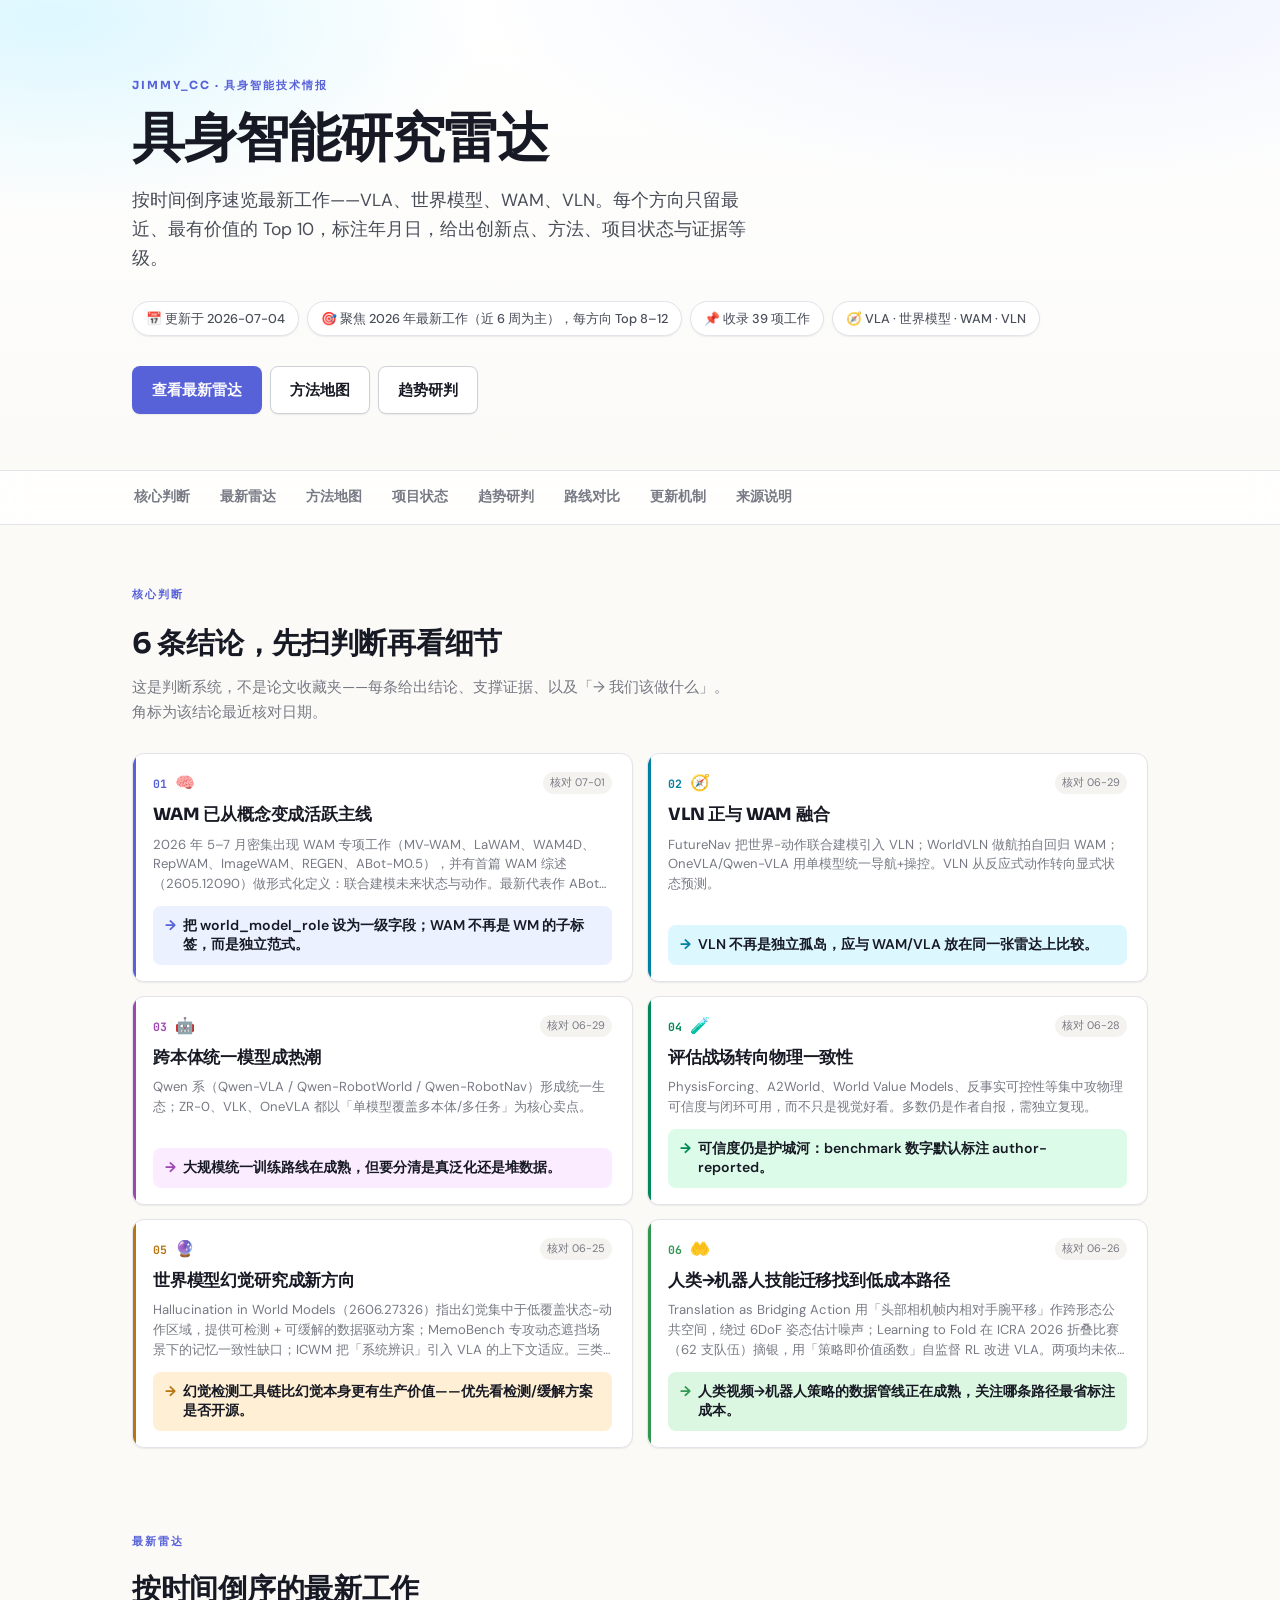
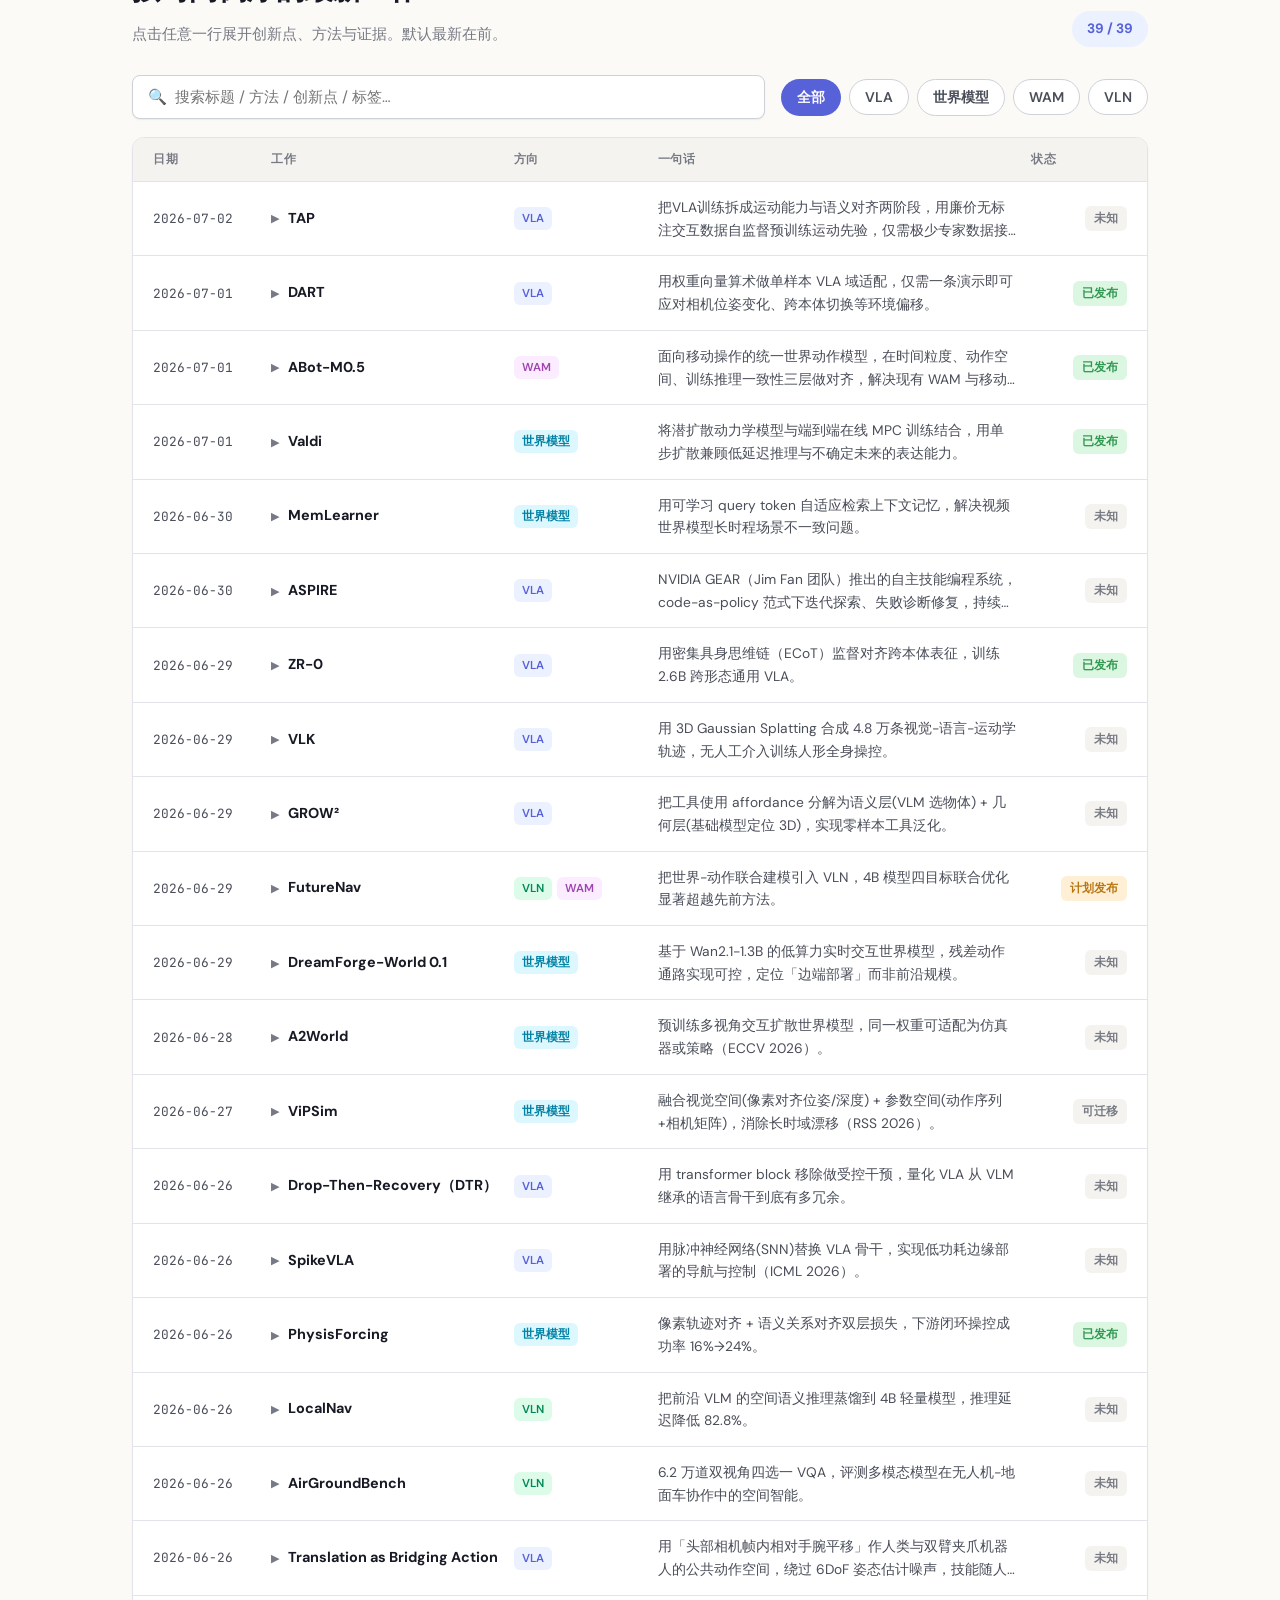
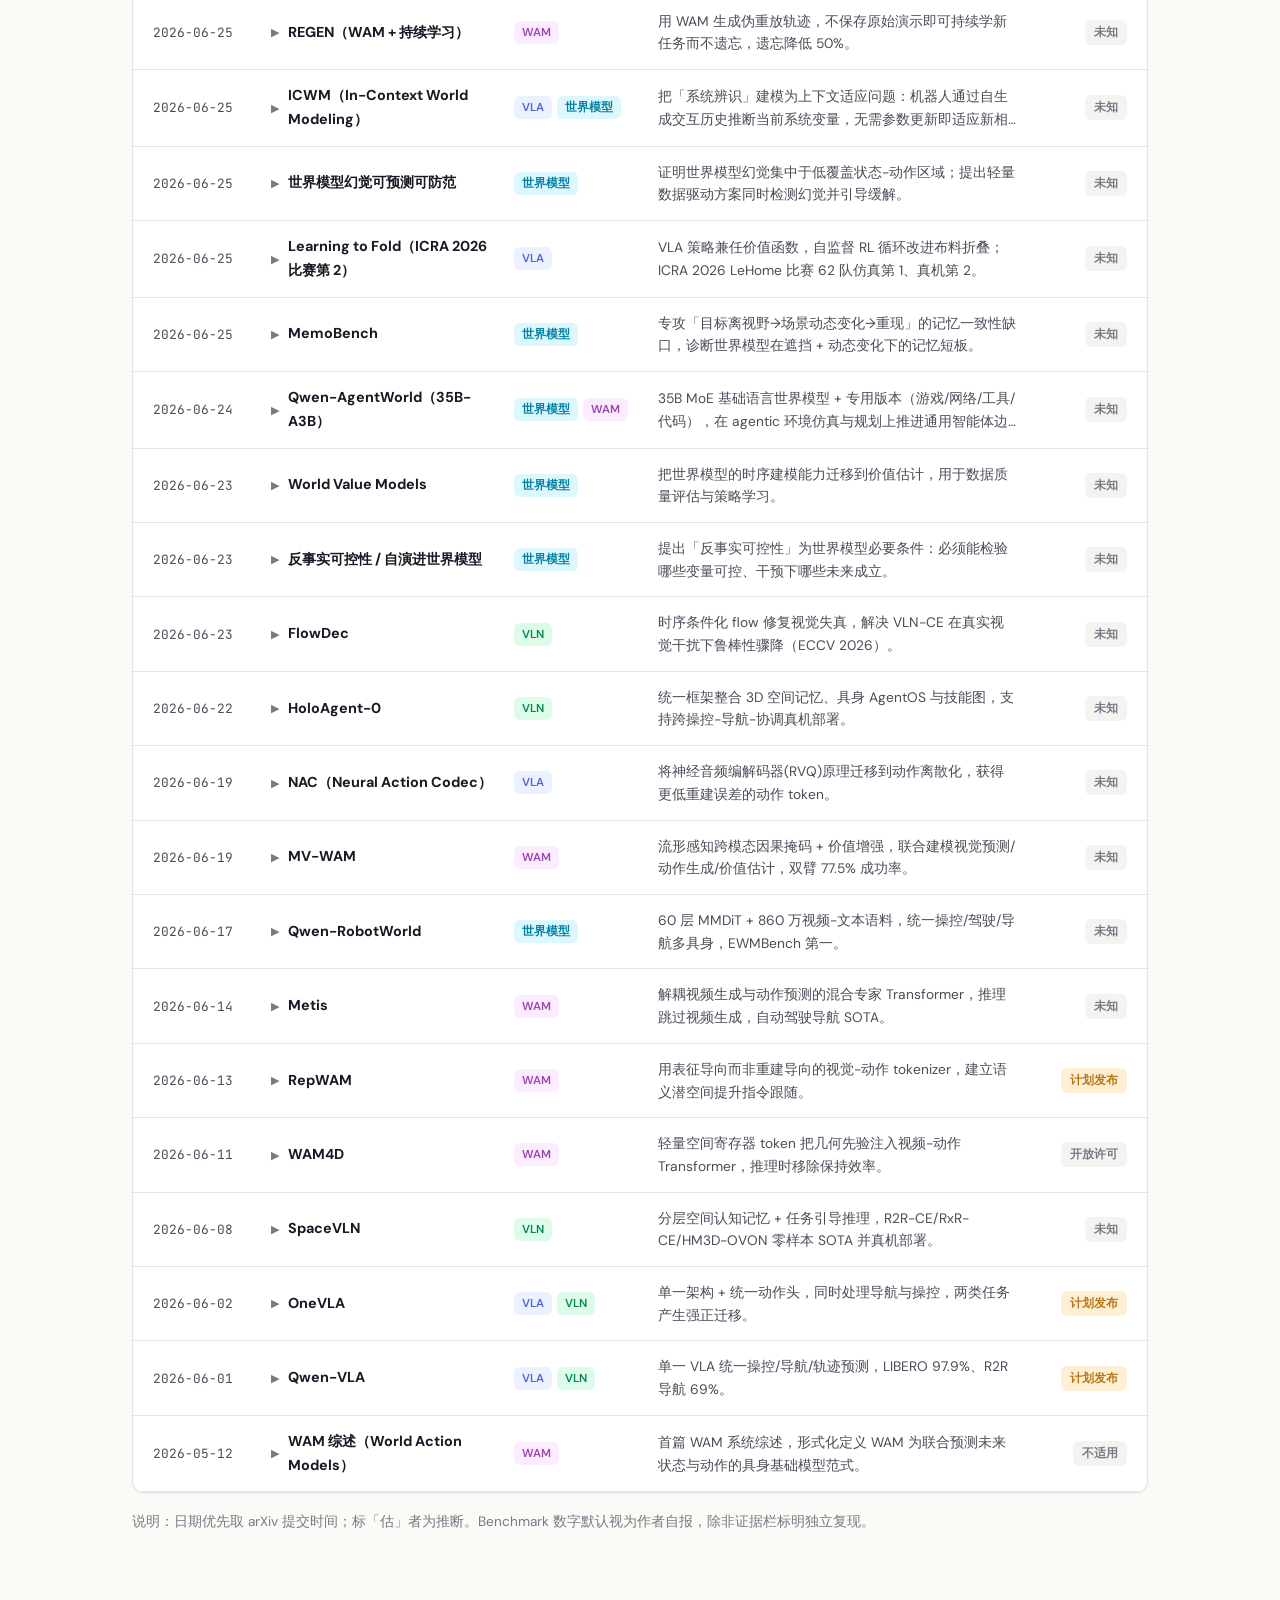
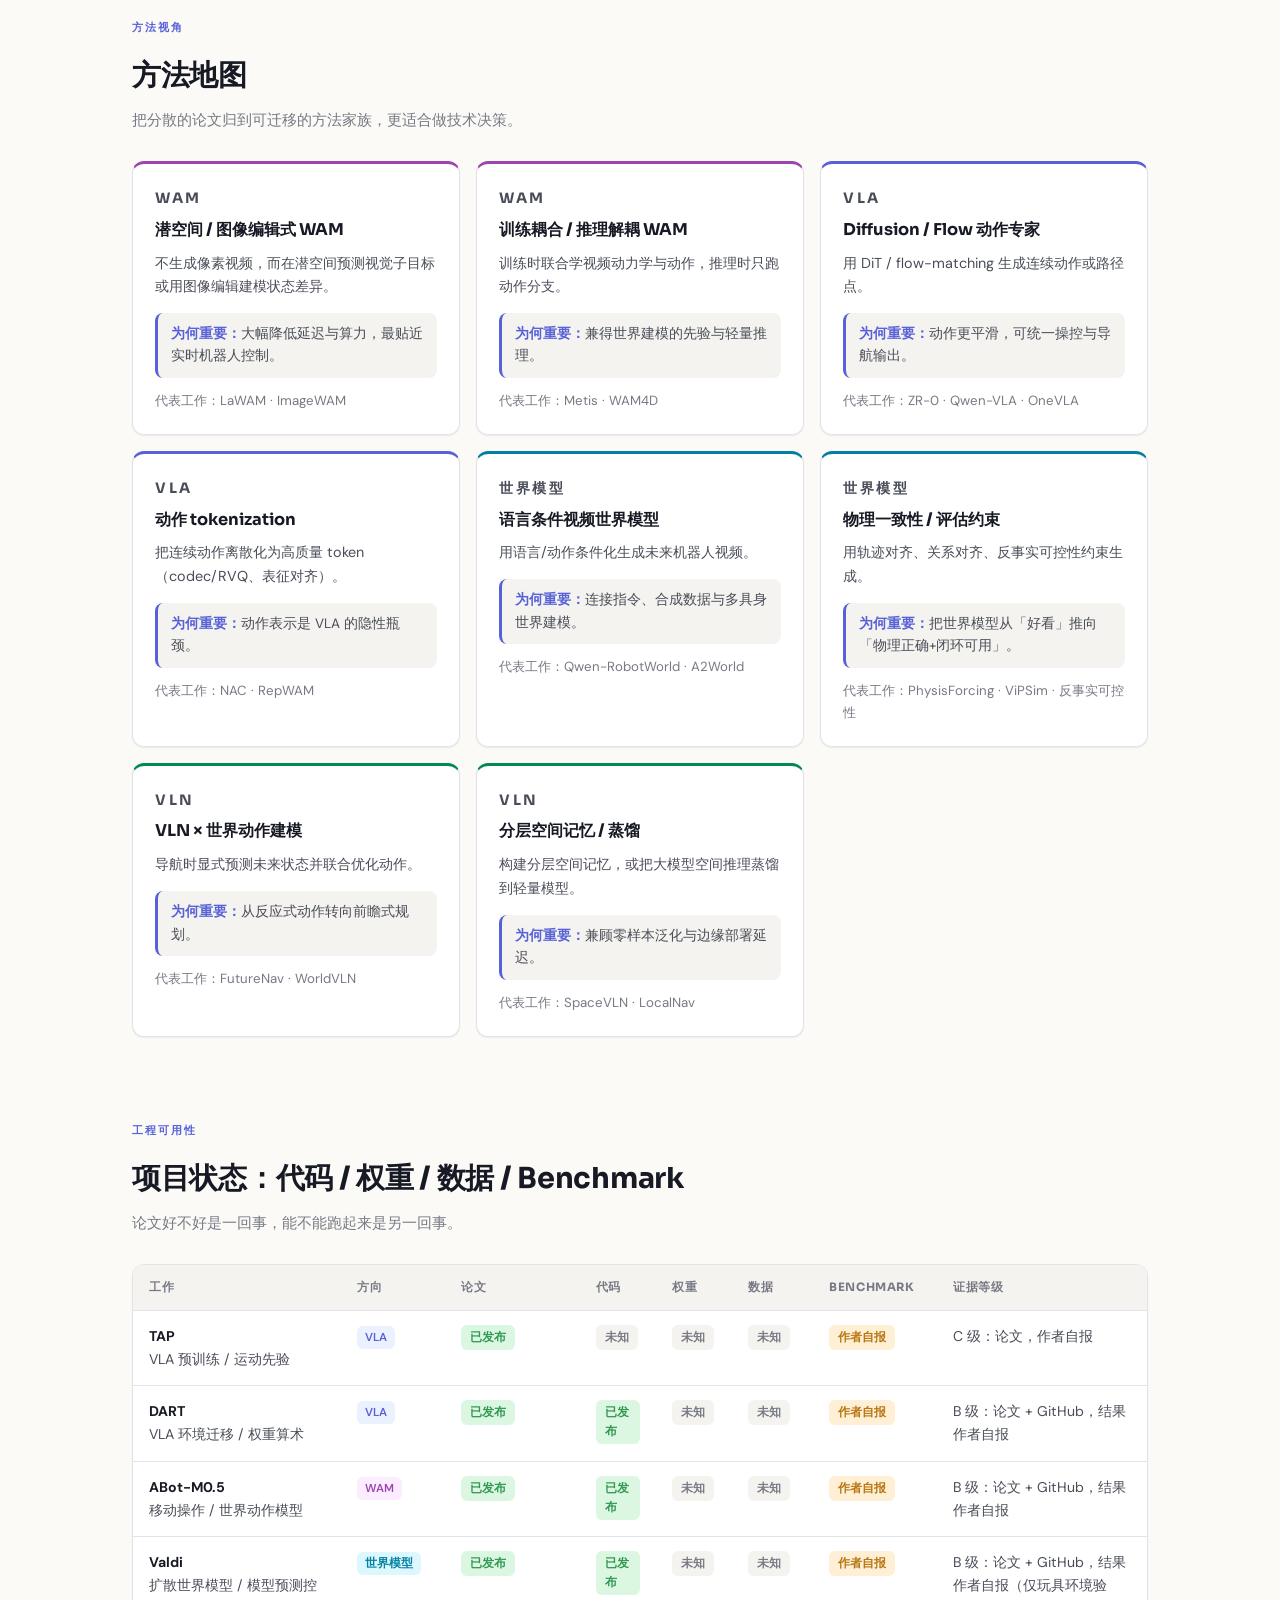
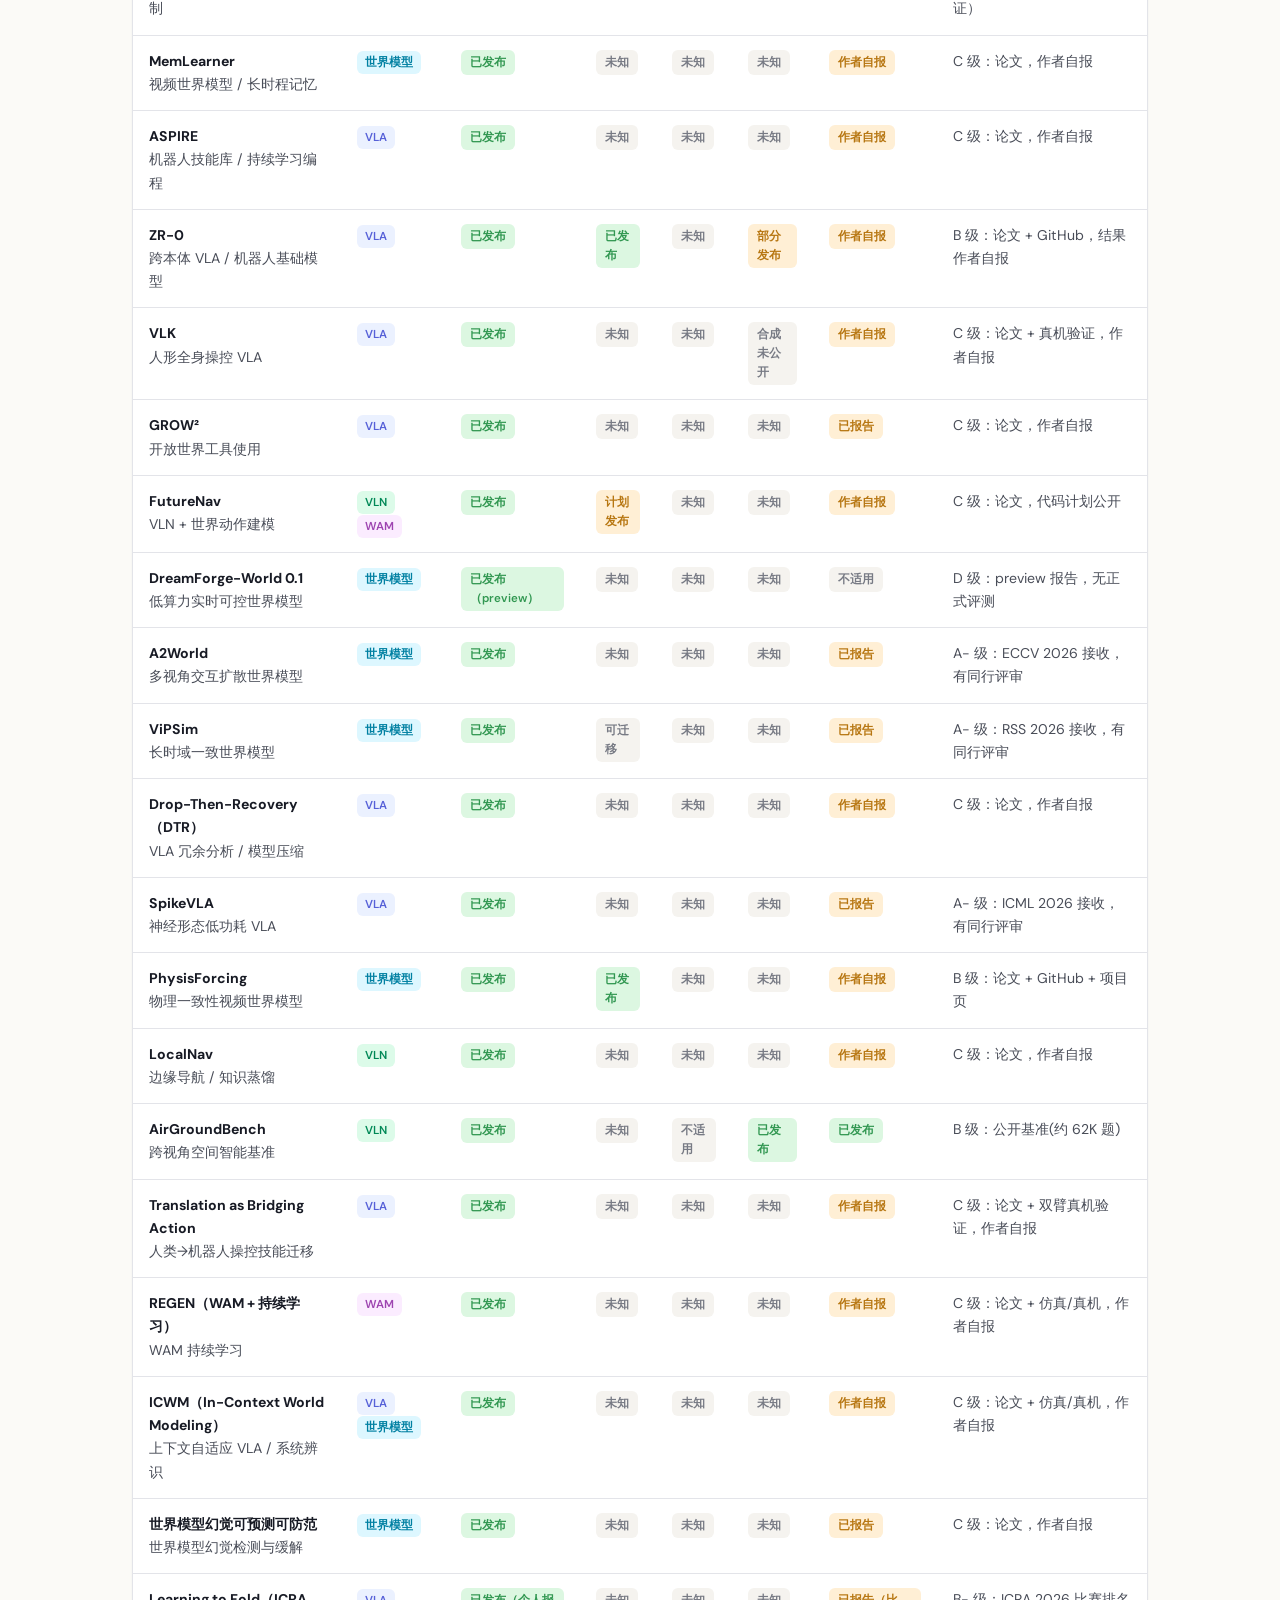
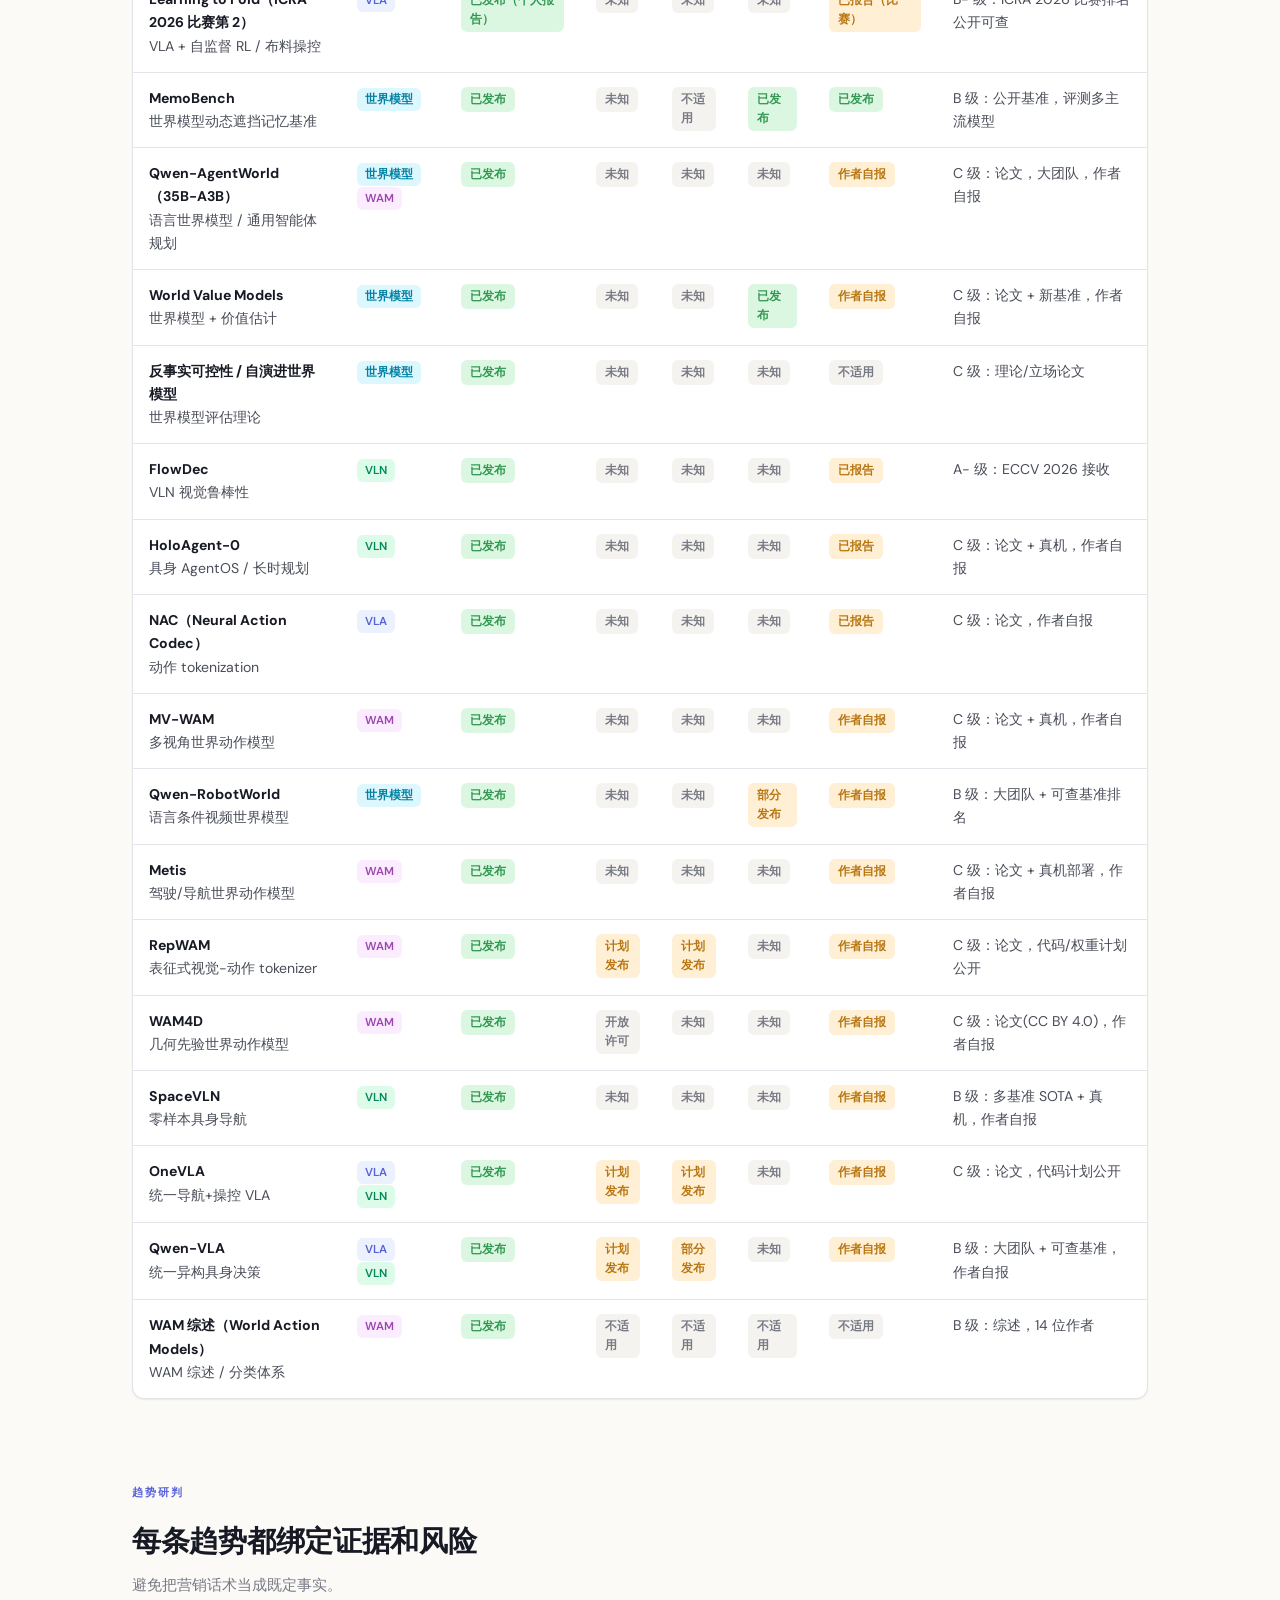
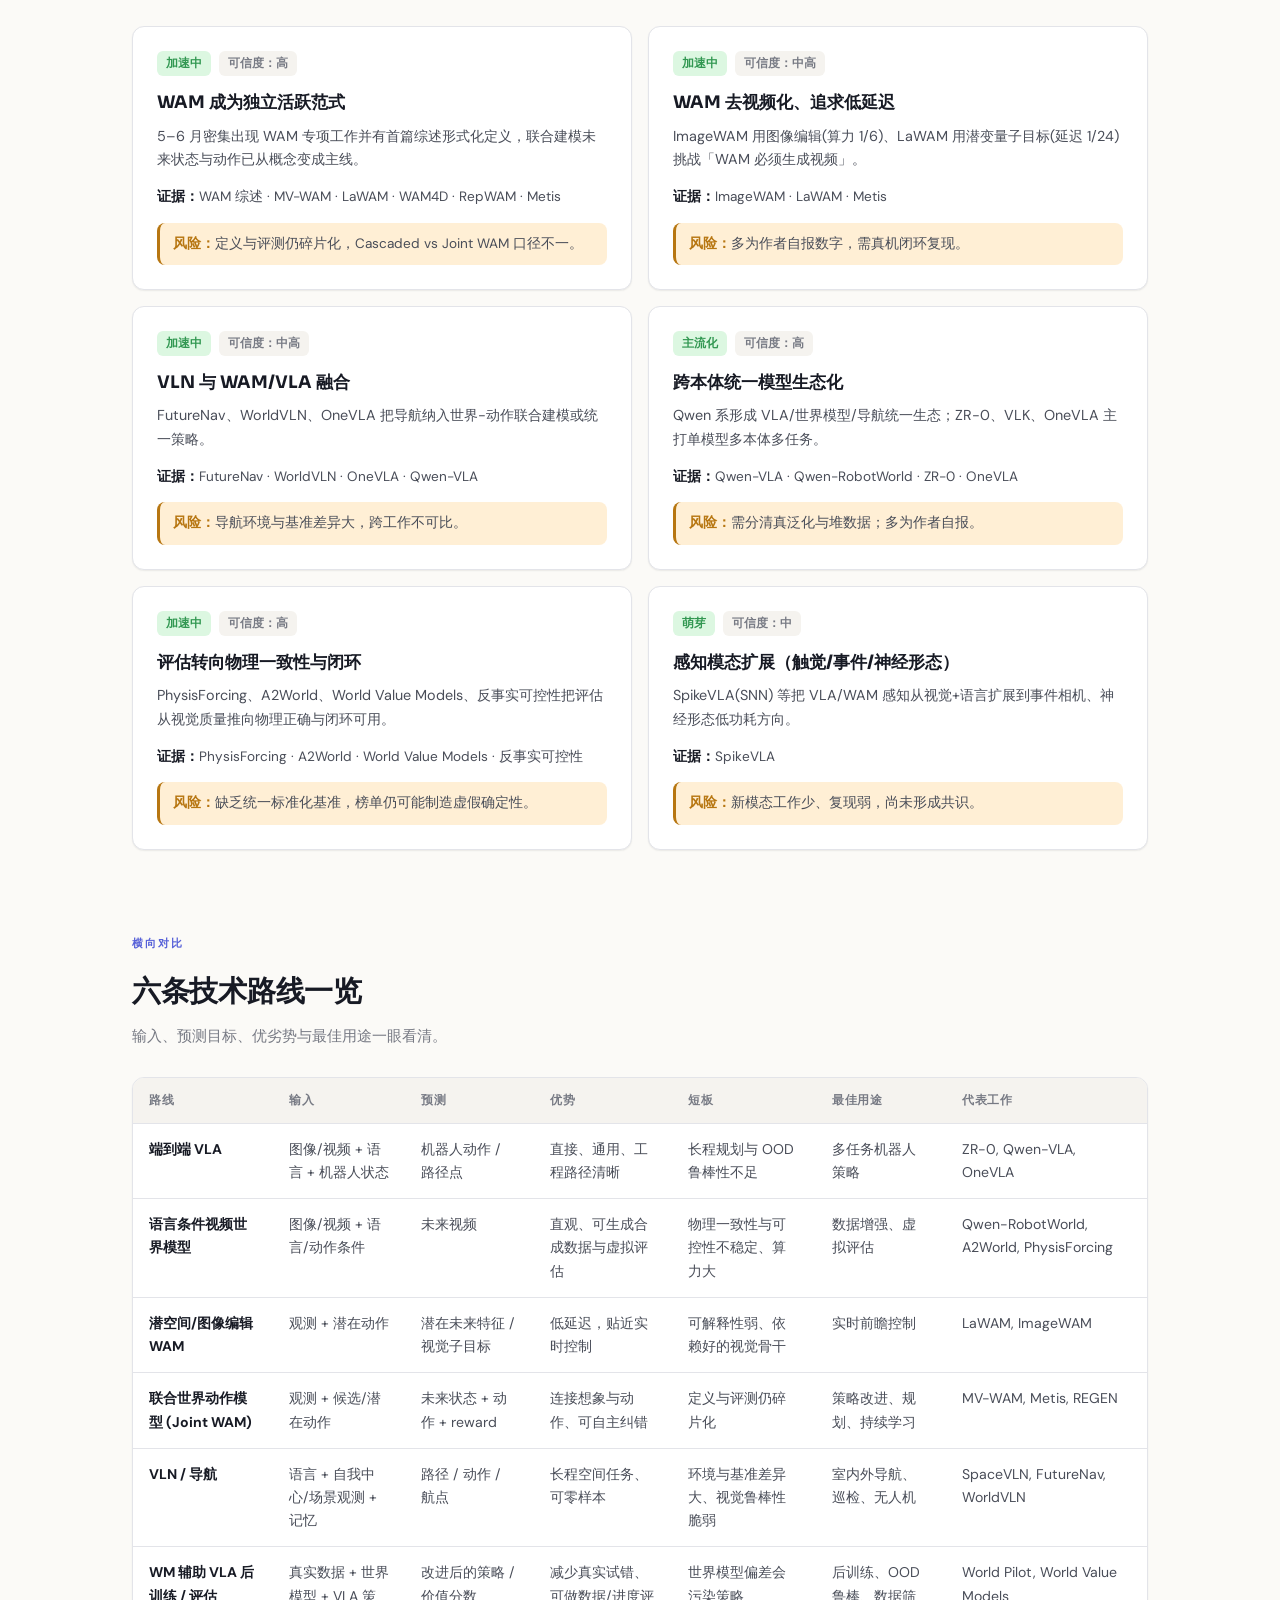
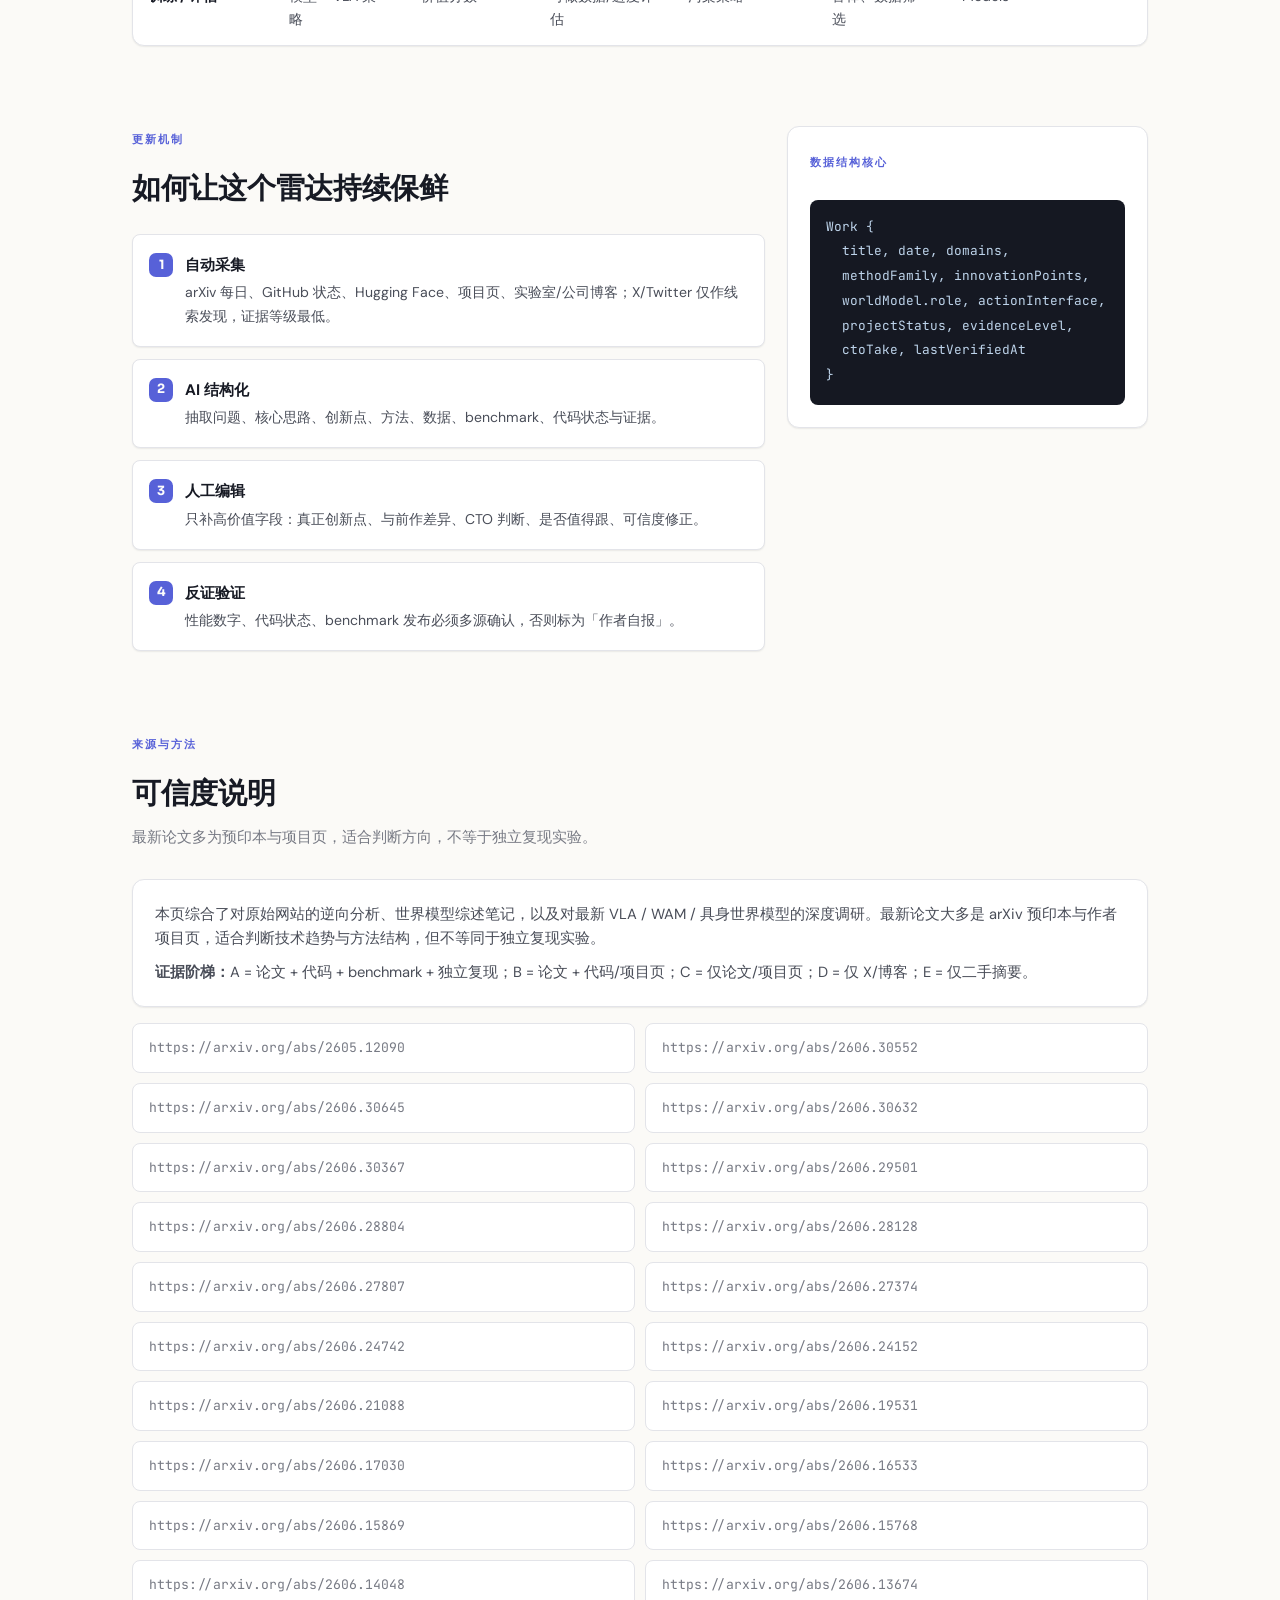
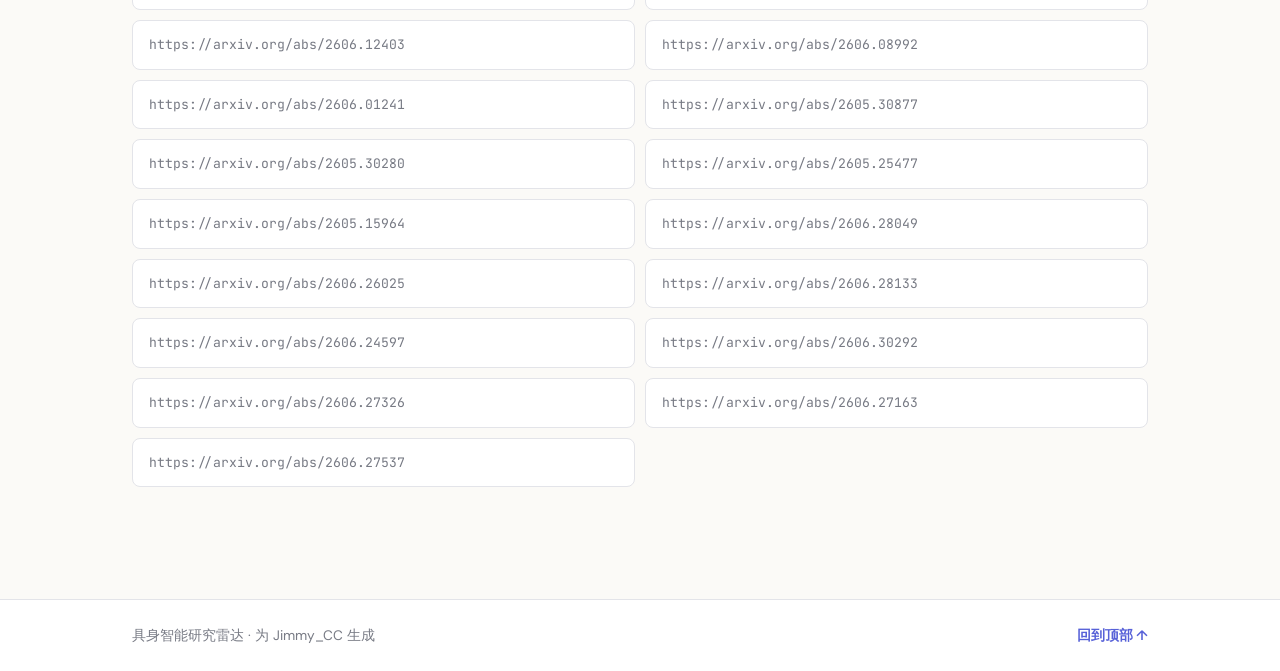
==== commit ce38f162: "deploy 2026-07-04" ====
--- a/index.html
+++ b/index.html
@@ -513,7 +513,7 @@
   "meta": {
     "title": "Embodied AI Radar",
     "subtitle": "VLA · World Model · WAM · VLN Research Intelligence",
-    "updated": "2026-07-03",
+    "updated": "2026-07-04",
     "coverage": "聚焦 2026 年最新工作（近 6 周为主），每方向 Top 8–12",
     "tracks": [
       "VLA",
